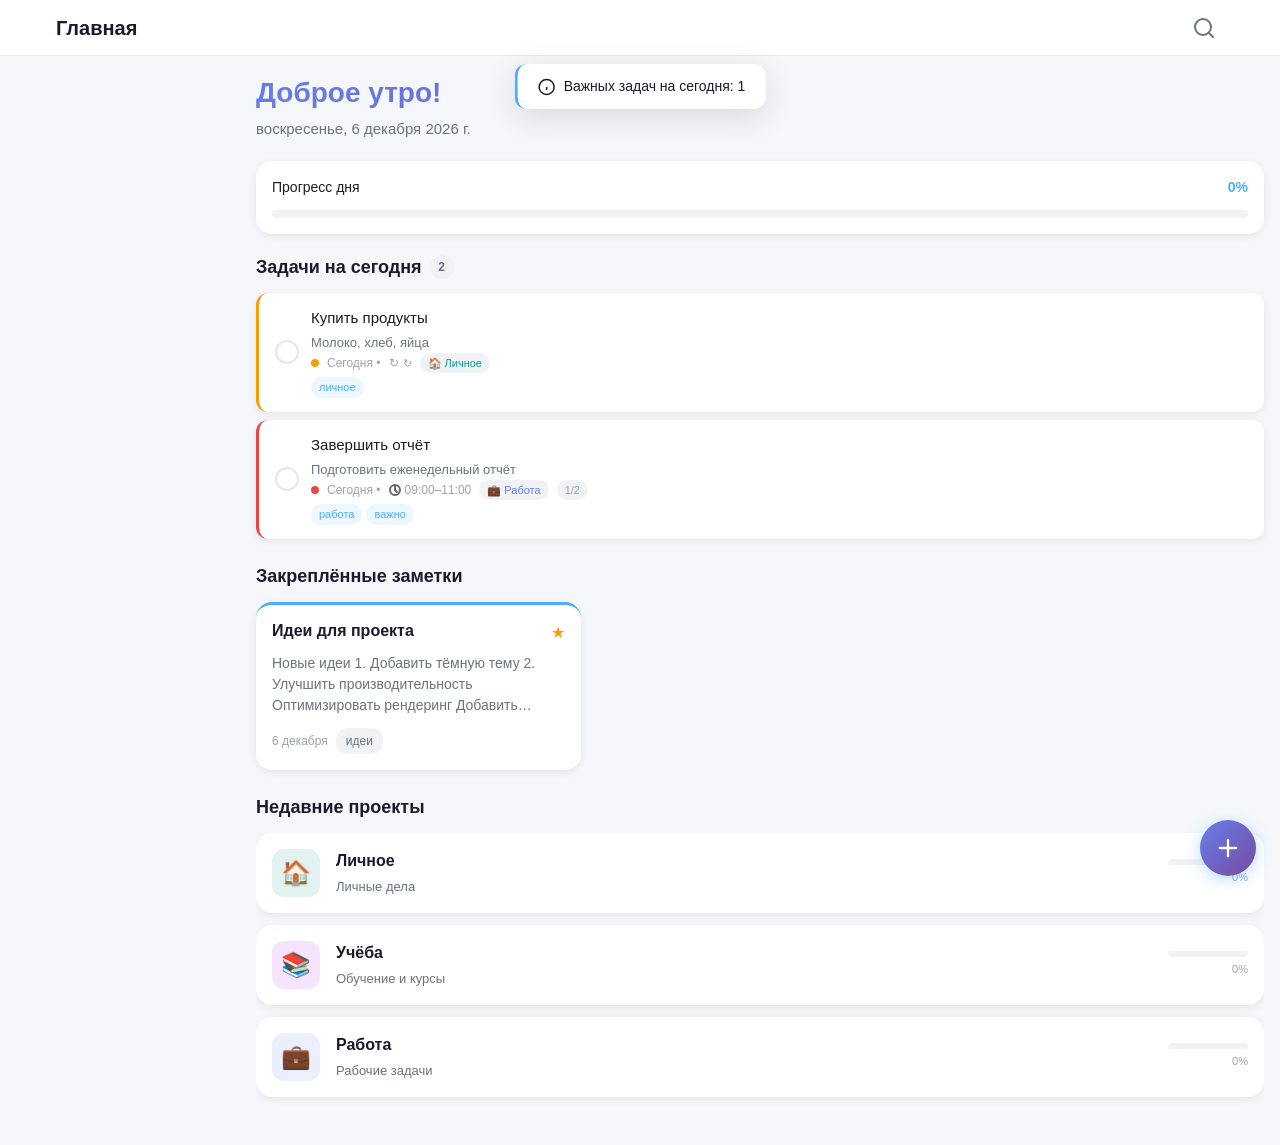
==== index.html @ 0ca56941 "Add files via upload" ====
<!DOCTYPE html>
<html lang="ru" dir="ltr">
<head>
  <meta charset="UTF-8">
  <meta name="viewport" content="width=device-width, initial-scale=1, viewport-fit=cover, user-scalable=no">
  <meta name="theme-color" content="#667eea" media="(prefers-color-scheme: light)">
  <meta name="theme-color" content="#1a1a2e" media="(prefers-color-scheme: dark)">
  <meta name="apple-mobile-web-app-capable" content="yes">
  <meta name="apple-mobile-web-app-status-bar-style" content="black-translucent">
  <meta name="apple-mobile-web-app-title" content="Planner Pro">
  <meta name="mobile-web-app-capable" content="yes">
  <meta name="application-name" content="Planner Pro">
  <meta name="msapplication-TileColor" content="#667eea">
  <meta name="msapplication-TileImage" content="icon-144.png">
  <meta name="description" content="Планировщик задач и заметок с офлайн-работой">
  <title>Planner Pro</title>
  <link rel="manifest" href="manifest.json">
  <link rel="apple-touch-icon" href="apple-touch-icon.png">
  <link rel="icon" type="image/png" sizes="96x96" href="icon-96.png">
  <link rel="stylesheet" href="styles.css">
</head>
<body>
  <!-- Splash Screen -->
  <div id="splash-screen">
    <div class="splash-logo">
      <svg viewBox="0 0 64 64" width="80" height="80">
        <rect x="8" y="12" width="48" height="40" rx="6" fill="none" stroke="currentColor" stroke-width="4"/>
        <line x1="20" y1="24" x2="44" y2="24" stroke="currentColor" stroke-width="3" stroke-linecap="round"/>
        <line x1="20" y1="32" x2="36" y2="32" stroke="currentColor" stroke-width="3" stroke-linecap="round"/>
        <line x1="20" y1="40" x2="32" y2="40" stroke="currentColor" stroke-width="3" stroke-linecap="round"/>
        <circle cx="48" cy="16" r="10" fill="currentColor" opacity="0.15"/>
        <path d="M44 16l3 3 6-6" stroke="currentColor" stroke-width="2.5" fill="none" stroke-linecap="round" stroke-linejoin="round"/>
      </svg>
    </div>
    <div class="splash-title">Planner Pro</div>
    <div class="splash-loader">
      <div class="splash-spinner"></div>
    </div>
  </div>

  <!-- Main App -->
  <div id="app" class="hidden">
    <!-- Header -->
    <header id="app-header">
      <div class="header-content">
        <h1 id="page-title">Главная</h1>
        <button id="header-search-btn" class="icon-btn" aria-label="Поиск">
          <svg viewBox="0 0 24 24" width="24" height="24" fill="none" stroke="currentColor" stroke-width="2" stroke-linecap="round" stroke-linejoin="round"><circle cx="11" cy="11" r="8"/><line x1="21" y1="21" x2="16.65" y2="16.65"/></svg>
        </button>
      </div>
    </header>

    <!-- Content Area -->
    <main id="main-content">
      <!-- Dashboard -->
      <section id="view-dashboard" class="view active">
        <div class="dashboard-welcome">
          <div class="welcome-greeting" id="welcome-greeting">Добрый день!</div>
          <div class="welcome-date" id="welcome-date">10 мая 2026</div>
        </div>
        <div class="dashboard-progress card">
          <div class="progress-header">
            <span class="progress-label">Прогресс дня</span>
            <span class="progress-value" id="day-progress-value">0%</span>
          </div>
          <div class="progress-bar">
            <div class="progress-fill" id="day-progress-fill" style="width:0%"></div>
          </div>
        </div>
        <div class="dashboard-section">
          <h2 class="section-title">Задачи на сегодня <span class="badge" id="today-count">0</span></h2>
          <div class="task-list" id="dashboard-today-tasks"></div>
          <div class="empty-state hidden" id="dashboard-today-empty">
            <svg viewBox="0 0 24 24" width="48" height="48" fill="none" stroke="currentColor" stroke-width="1.5"><circle cx="12" cy="12" r="10"/><path d="M8 12l2.5 2.5L16 9"/></svg>
            <p>На сегодня задач нет. Отличный день!</p>
          </div>
        </div>
        <div class="dashboard-section hidden" id="dashboard-overdue-section">
          <h2 class="section-title overdue-title">Просроченные <span class="badge badge-danger" id="overdue-count">0</span></h2>
          <div class="task-list" id="dashboard-overdue-tasks"></div>
        </div>
        <div class="dashboard-section">
          <h2 class="section-title">Закреплённые заметки</h2>
          <div class="notes-grid" id="dashboard-pinned-notes"></div>
          <div class="empty-state hidden" id="dashboard-pinned-empty">
            <svg viewBox="0 0 24 24" width="48" height="48" fill="none" stroke="currentColor" stroke-width="1.5"><path d="M14 2H6a2 2 0 00-2 2v16a2 2 0 002 2h12a2 2 0 002-2V8z"/><polyline points="14 2 14 8 20 8"/></svg>
            <p>Нет закреплённых заметок</p>
          </div>
        </div>
        <div class="dashboard-section">
          <h2 class="section-title">Недавние проекты</h2>
          <div class="projects-list" id="dashboard-recent-projects"></div>
          <div class="empty-state hidden" id="dashboard-projects-empty">
            <svg viewBox="0 0 24 24" width="48" height="48" fill="none" stroke="currentColor" stroke-width="1.5"><path d="M22 19a2 2 0 01-2 2H4a2 2 0 01-2-2V5a2 2 0 012-2h5l2 3h9a2 2 0 012 2z"/></svg>
            <p>Нет проектов. Создайте первый!</p>
          </div>
        </div>
      </section>

      <!-- Tasks -->
      <section id="view-tasks" class="view">
        <div class="tabs">
          <button class="tab active" data-tab="inbox">Входящие</button>
          <button class="tab" data-tab="today">Сегодня</button>
          <button class="tab" data-tab="upcoming">Предстоящие</button>
          <button class="tab" data-tab="someday">Когда-нибудь</button>
        </div>
        <div class="tab-content active" id="tab-inbox">
          <div class="task-list" id="inbox-tasks"></div>
          <div class="empty-state" id="inbox-empty">
            <svg viewBox="0 0 24 24" width="48" height="48" fill="none" stroke="currentColor" stroke-width="1.5"><path d="M21 15a2 2 0 01-2 2H7l-4 4V5a2 2 0 012-2h14a2 2 0 012 2z"/></svg>
            <p>Входящие пусты. Добавьте задачу!</p>
          </div>
        </div>
        <div class="tab-content" id="tab-today">
          <div class="task-list" id="today-tasks"></div>
          <div class="empty-state hidden" id="today-empty">
            <svg viewBox="0 0 24 24" width="48" height="48" fill="none" stroke="currentColor" stroke-width="1.5"><circle cx="12" cy="12" r="10"/><path d="M8 12l2.5 2.5L16 9"/></svg>
            <p>На сегодня задач нет!</p>
          </div>
        </div>
        <div class="tab-content" id="tab-upcoming">
          <div class="task-list" id="upcoming-tasks"></div>
          <div class="empty-state hidden" id="upcoming-empty">
            <svg viewBox="0 0 24 24" width="48" height="48" fill="none" stroke="currentColor" stroke-width="1.5"><rect x="3" y="4" width="18" height="18" rx="2"/><line x1="16" y1="2" x2="16" y2="6"/><line x1="8" y1="2" x2="8" y2="6"/><line x1="3" y1="10" x2="21" y2="10"/></svg>
            <p>Нет предстоящих задач</p>
          </div>
        </div>
        <div class="tab-content" id="tab-someday">
          <div class="task-list" id="someday-tasks"></div>
          <div class="empty-state hidden" id="someday-empty">
            <svg viewBox="0 0 24 24" width="48" height="48" fill="none" stroke="currentColor" stroke-width="1.5"><path d="M12 22c5.523 0 10-4.477 10-10S17.523 2 12 2 2 6.477 2 12s4.477 10 10 10z"/><path d="M12 6v6l4 2"/></svg>
            <p>Нет задач без даты</p>
          </div>
        </div>
      </section>

      <!-- Calendar -->
      <section id="view-calendar" class="view">
        <div class="calendar-header">
          <button id="cal-prev" class="icon-btn" aria-label="Предыдущий месяц">
            <svg viewBox="0 0 24 24" width="20" height="20" fill="none" stroke="currentColor" stroke-width="2" stroke-linecap="round" stroke-linejoin="round"><polyline points="15 18 9 12 15 6"/></svg>
          </button>
          <h2 id="cal-month-year">Май 2026</h2>
          <button id="cal-next" class="icon-btn" aria-label="Следующий месяц">
            <svg viewBox="0 0 24 24" width="20" height="20" fill="none" stroke="currentColor" stroke-width="2" stroke-linecap="round" stroke-linejoin="round"><polyline points="9 18 15 12 9 6"/></svg>
          </button>
          <button id="cal-today" class="btn btn-sm">Сегодня</button>
        </div>
        <div class="calendar-grid" id="calendar-grid"></div>
      </section>

      <!-- Notes -->
      <section id="view-notes" class="view">
        <div class="notes-search">
          <input type="text" id="notes-search-input" placeholder="Поиск по заметкам..." class="search-input">
        </div>
        <div class="notes-grid" id="notes-grid"></div>
        <div class="empty-state hidden" id="notes-empty">
          <svg viewBox="0 0 24 24" width="48" height="48" fill="none" stroke="currentColor" stroke-width="1.5"><path d="M14 2H6a2 2 0 00-2 2v16a2 2 0 002 2h12a2 2 0 002-2V8z"/><polyline points="14 2 14 8 20 8"/></svg>
          <p>Нет заметок. Создайте первую!</p>
        </div>
      </section>

      <!-- Projects -->
      <section id="view-projects" class="view">
        <div class="projects-list" id="projects-list"></div>
        <div class="empty-state hidden" id="projects-empty">
          <svg viewBox="0 0 24 24" width="48" height="48" fill="none" stroke="currentColor" stroke-width="1.5"><path d="M22 19a2 2 0 01-2 2H4a2 2 0 01-2-2V5a2 2 0 012-2h5l2 3h9a2 2 0 012 2z"/></svg>
          <p>Нет проектов. Создайте первый!</p>
        </div>
      </section>

      <!-- Stats -->
      <section id="view-stats" class="view">
        <div class="stats-grid">
          <div class="stat-card card">
            <div class="stat-value" id="stat-completed-today">0</div>
            <div class="stat-label">Выполнено сегодня</div>
          </div>
          <div class="stat-card card">
            <div class="stat-value" id="stat-completed-week">0</div>
            <div class="stat-label">За неделю</div>
          </div>
          <div class="stat-card card">
            <div class="stat-value" id="stat-completed-month">0</div>
            <div class="stat-label">За месяц</div>
          </div>
          <div class="stat-card card">
            <div class="stat-value" id="stat-total-active">0</div>
            <div class="stat-label">Активных задач</div>
          </div>
        </div>
        <div class="stats-section card">
          <h3 class="stats-title">Продуктивность (30 дней)</h3>
          <div class="heatmap" id="stats-heatmap"></div>
        </div>
        <div class="stats-section card">
          <h3 class="stats-title">По проектам</h3>
          <div class="chart-bars" id="stats-projects-chart"></div>
        </div>
        <div class="stats-section card">
          <h3 class="stats-title">По приоритетам</h3>
          <div class="chart-bars" id="stats-priority-chart"></div>
        </div>
      </section>

      <!-- Archive -->
      <section id="view-archive" class="view">
        <div class="tabs">
          <button class="tab active" data-tab="completed">Выполненные</button>
          <button class="tab" data-tab="trash">Корзина</button>
        </div>
        <div class="tab-content active" id="tab-completed">
          <div class="task-list" id="completed-tasks"></div>
          <div class="empty-state" id="completed-empty">
            <svg viewBox="0 0 24 24" width="48" height="48" fill="none" stroke="currentColor" stroke-width="1.5"><circle cx="12" cy="12" r="10"/><path d="M8 12l2.5 2.5L16 9"/></svg>
            <p>Нет выполненных задач</p>
          </div>
        </div>
        <div class="tab-content" id="tab-trash">
          <div class="trash-actions">
            <button id="clear-trash-btn" class="btn btn-danger">Очистить корзину</button>
          </div>
          <div class="task-list" id="trash-tasks"></div>
          <div class="empty-state hidden" id="trash-empty">
            <svg viewBox="0 0 24 24" width="48" height="48" fill="none" stroke="currentColor" stroke-width="1.5"><polyline points="3 6 5 6 21 6"/><path d="M19 6v14a2 2 0 01-2 2H7a2 2 0 01-2-2V6m3 0V4a2 2 0 012-2h4a2 2 0 012 2v2"/></svg>
            <p>Корзина пуста</p>
          </div>
        </div>
      </section>

      <!-- Search -->
      <section id="view-search" class="view">
        <div class="search-header">
          <input type="text" id="search-input" placeholder="Поиск..." class="search-input" autofocus>
          <button id="search-close" class="icon-btn" aria-label="Закрыть">
            <svg viewBox="0 0 24 24" width="24" height="24" fill="none" stroke="currentColor" stroke-width="2" stroke-linecap="round" stroke-linejoin="round"><line x1="18" y1="6" x2="6" y2="18"/><line x1="6" y1="6" x2="18" y2="18"/></svg>
          </button>
        </div>
        <div class="search-filters">
          <label class="filter-chip"><input type="checkbox" id="filter-tasks" checked><span>Задачи</span></label>
          <label class="filter-chip"><input type="checkbox" id="filter-notes" checked><span>Заметки</span></label>
          <label class="filter-chip"><input type="checkbox" id="filter-projects"><span>Проекты</span></label>
        </div>
        <div class="search-history" id="search-history">
          <h3 class="search-history-title">История поиска</h3>
          <div id="search-history-list"></div>
        </div>
        <div class="search-results" id="search-results"></div>
      </section>

      <!-- Settings -->
      <section id="view-settings" class="view">
        <div class="settings-group">
          <h3 class="settings-group-title">Внешний вид</h3>
          <div class="setting-item">
            <span class="setting-label">Тема</span>
            <div class="segmented-control">
              <button class="segment active" data-theme="light">Светлая</button>
              <button class="segment" data-theme="dark">Тёмная</button>
            </div>
          </div>
          <div class="setting-item">
            <span class="setting-label">Цветовая схема</span>
            <div class="theme-options">
              <button class="theme-option active" data-scheme="ocean" title="Океан" style="--theme-preview: linear-gradient(135deg,#667eea,#764ba2)"></button>
              <button class="theme-option" data-scheme="sunset" title="Закат" style="--theme-preview: linear-gradient(135deg,#fa709a,#fee140)"></button>
              <button class="theme-option" data-scheme="forest" title="Лес" style="--theme-preview: linear-gradient(135deg,#11998e,#38ef7d)"></button>
              <button class="theme-option" data-scheme="neon" title="Неон" style="--theme-preview: linear-gradient(135deg,#b721ff,#21d4fd)"></button>
            </div>
          </div>
        </div>
        <div class="settings-group">
          <h3 class="settings-group-title">Данные</h3>
          <button id="export-btn" class="setting-btn">
            <svg viewBox="0 0 24 24" width="20" height="20" fill="none" stroke="currentColor" stroke-width="2"><path d="M21 15v4a2 2 0 01-2 2H5a2 2 0 01-2-2v-4"/><polyline points="7 10 12 15 17 10"/><line x1="12" y1="15" x2="12" y2="3"/></svg>
            Экспорт данных
          </button>
          <button id="import-btn" class="setting-btn">
            <svg viewBox="0 0 24 24" width="20" height="20" fill="none" stroke="currentColor" stroke-width="2"><path d="M21 15v4a2 2 0 01-2 2H5a2 2 0 01-2-2v-4"/><polyline points="17 8 12 3 7 8"/><line x1="12" y1="3" x2="12" y2="15"/></svg>
            Импорт данных
          </button>
          <input type="file" id="import-file" accept=".json" class="hidden">
          <button id="clear-data-btn" class="setting-btn setting-btn-danger">
            <svg viewBox="0 0 24 24" width="20" height="20" fill="none" stroke="currentColor" stroke-width="2"><polyline points="3 6 5 6 21 6"/><path d="M19 6v14a2 2 0 01-2 2H7a2 2 0 01-2-2V6m3 0V4a2 2 0 012-2h4a2 2 0 012 2v2"/></svg>
            Очистить все данные
          </button>
        </div>
        <div class="settings-group">
          <h3 class="settings-group-title">О приложении</h3>
          <div class="about-info">
            <p><strong>Planner Pro</strong></p>
            <p>Версия: <span id="app-version-display">v1.0</span></p>
            <p>Планировщик задач и заметок с офлайн-работой</p>
            <a href="https://github.com/Maarkevich/PlannerPro" target="_blank" rel="noopener">GitHub</a>
          </div>
        </div>
      </section>
    </main>

    <!-- Bottom Navigation (mobile) -->
    <nav id="bottom-nav" class="bottom-nav">
      <button class="nav-item active" data-view="dashboard" aria-label="Главная">
        <svg viewBox="0 0 24 24" width="24" height="24" fill="none" stroke="currentColor" stroke-width="2" stroke-linecap="round" stroke-linejoin="round"><path d="M3 9l9-7 9 7v11a2 2 0 01-2 2H5a2 2 0 01-2-2z"/><polyline points="9 22 9 12 15 12 15 22"/></svg>
        <span>Главная</span>
      </button>
      <button class="nav-item" data-view="tasks" aria-label="Задачи">
        <svg viewBox="0 0 24 24" width="24" height="24" fill="none" stroke="currentColor" stroke-width="2" stroke-linecap="round" stroke-linejoin="round"><path d="M22 11.08V12a10 10 0 11-5.93-9.14"/><polyline points="22 4 12 14.01 9 11.01"/></svg>
        <span>Задачи</span>
      </button>
      <button class="nav-item" data-view="calendar" aria-label="Календарь">
        <svg viewBox="0 0 24 24" width="24" height="24" fill="none" stroke="currentColor" stroke-width="2" stroke-linecap="round" stroke-linejoin="round"><rect x="3" y="4" width="18" height="18" rx="2"/><line x1="16" y1="2" x2="16" y2="6"/><line x1="8" y1="2" x2="8" y2="6"/><line x1="3" y1="10" x2="21" y2="10"/></svg>
        <span>Календарь</span>
      </button>
      <button class="nav-item" data-view="notes" aria-label="Заметки">
        <svg viewBox="0 0 24 24" width="24" height="24" fill="none" stroke="currentColor" stroke-width="2" stroke-linecap="round" stroke-linejoin="round"><path d="M14 2H6a2 2 0 00-2 2v16a2 2 0 002 2h12a2 2 0 002-2V8z"/><polyline points="14 2 14 8 20 8"/><line x1="16" y1="13" x2="8" y2="13"/><line x1="16" y1="17" x2="8" y2="17"/><polyline points="10 9 9 9 8 9"/></svg>
        <span>Заметки</span>
      </button>
      <button class="nav-item" data-view="settings" aria-label="Меню">
        <svg viewBox="0 0 24 24" width="24" height="24" fill="none" stroke="currentColor" stroke-width="2" stroke-linecap="round" stroke-linejoin="round"><circle cx="12" cy="12" r="3"/><path d="M19.4 15a1.65 1.65 0 00.33 1.82l.06.06a2 2 0 010 2.83 2 2 0 01-2.83 0l-.06-.06a1.65 1.65 0 00-1.82-.33 1.65 1.65 0 00-1 1.51V21a2 2 0 01-2 2 2 2 0 01-2-2v-.09A1.65 1.65 0 009 19.4a1.65 1.65 0 00-1.82.33l-.06.06a2 2 0 01-2.83 0 2 2 0 010-2.83l.06-.06a1.65 1.65 0 00.33-1.82 1.65 1.65 0 00-1.51-1H3a2 2 0 01-2-2 2 2 0 012-2h.09A1.65 1.65 0 004.6 9a1.65 1.65 0 00-.33-1.82l-.06-.06a2 2 0 010-2.83 2 2 0 012.83 0l.06.06a1.65 1.65 0 001.82.33H9a1.65 1.65 0 001-1.51V3a2 2 0 012-2 2 2 0 012 2v.09a1.65 1.65 0 001 1.51 1.65 1.65 0 001.82-.33l.06-.06a2 2 0 012.83 0 2 2 0 010 2.83l-.06.06a1.65 1.65 0 00-.33 1.82V9a1.65 1.65 0 001.51 1H21a2 2 0 012 2 2 2 0 01-2 2h-.09a1.65 1.65 0 00-1.51 1z"/></svg>
        <span>Меню</span>
      </button>
    </nav>

    <!-- Side Navigation (desktop) -->
    <aside id="side-nav" class="side-nav hidden">
      <div class="side-nav-logo">
        <svg viewBox="0 0 64 64" width="32" height="32">
          <rect x="8" y="12" width="48" height="40" rx="6" fill="none" stroke="currentColor" stroke-width="4"/>
          <line x1="20" y1="24" x2="44" y2="24" stroke="currentColor" stroke-width="3" stroke-linecap="round"/>
          <line x1="20" y1="32" x2="36" y2="32" stroke="currentColor" stroke-width="3" stroke-linecap="round"/>
          <line x1="20" y1="40" x2="32" y2="40" stroke="currentColor" stroke-width="3" stroke-linecap="round"/>
          <circle cx="48" cy="16" r="10" fill="currentColor" opacity="0.15"/>
          <path d="M44 16l3 3 6-6" stroke="currentColor" stroke-width="2.5" fill="none" stroke-linecap="round" stroke-linejoin="round"/>
        </svg>
        <span>Planner Pro</span>
      </div>
      <nav class="side-nav-links">
        <button class="side-nav-item active" data-view="dashboard">
          <svg viewBox="0 0 24 24" width="20" height="20" fill="none" stroke="currentColor" stroke-width="2"><path d="M3 9l9-7 9 7v11a2 2 0 01-2 2H5a2 2 0 01-2-2z"/><polyline points="9 22 9 12 15 12 15 22"/></svg>
          Главная
        </button>
        <button class="side-nav-item" data-view="tasks">
          <svg viewBox="0 0 24 24" width="20" height="20" fill="none" stroke="currentColor" stroke-width="2"><path d="M22 11.08V12a10 10 0 11-5.93-9.14"/><polyline points="22 4 12 14.01 9 11.01"/></svg>
          Задачи
        </button>
        <button class="side-nav-item" data-view="calendar">
          <svg viewBox="0 0 24 24" width="20" height="20" fill="none" stroke="currentColor" stroke-width="2"><rect x="3" y="4" width="18" height="18" rx="2"/><line x1="16" y1="2" x2="16" y2="6"/><line x1="8" y1="2" x2="8" y2="6"/><line x1="3" y1="10" x2="21" y2="10"/></svg>
          Календарь
        </button>
        <button class="side-nav-item" data-view="notes">
          <svg viewBox="0 0 24 24" width="20" height="20" fill="none" stroke="currentColor" stroke-width="2"><path d="M14 2H6a2 2 0 00-2 2v16a2 2 0 002 2h12a2 2 0 002-2V8z"/><polyline points="14 2 14 8 20 8"/><line x1="16" y1="13" x2="8" y2="13"/><line x1="16" y1="17" x2="8" y2="17"/><polyline points="10 9 9 9 8 9"/></svg>
          Заметки
        </button>
        <button class="side-nav-item" data-view="projects">
          <svg viewBox="0 0 24 24" width="20" height="20" fill="none" stroke="currentColor" stroke-width="2"><path d="M22 19a2 2 0 01-2 2H4a2 2 0 01-2-2V5a2 2 0 012-2h5l2 3h9a2 2 0 012 2z"/></svg>
          Проекты
        </button>
        <button class="side-nav-item" data-view="stats">
          <svg viewBox="0 0 24 24" width="20" height="20" fill="none" stroke="currentColor" stroke-width="2"><line x1="18" y1="20" x2="18" y2="10"/><line x1="12" y1="20" x2="12" y2="4"/><line x1="6" y1="20" x2="6" y2="14"/></svg>
          Статистика
        </button>
        <button class="side-nav-item" data-view="archive">
          <svg viewBox="0 0 24 24" width="20" height="20" fill="none" stroke="currentColor" stroke-width="2"><polyline points="21 8 21 21 3 21 3 8"/><rect x="1" y="3" width="22" height="5"/><line x1="10" y1="12" x2="14" y2="12"/></svg>
          Архив
        </button>
        <button class="side-nav-item" data-view="settings">
          <svg viewBox="0 0 24 24" width="20" height="20" fill="none" stroke="currentColor" stroke-width="2"><circle cx="12" cy="12" r="3"/><path d="M19.4 15a1.65 1.65 0 00.33 1.82l.06.06a2 2 0 010 2.83 2 2 0 01-2.83 0l-.06-.06a1.65 1.65 0 00-1.82-.33 1.65 1.65 0 00-1 1.51V21a2 2 0 01-2 2 2 2 0 01-2-2v-.09A1.65 1.65 0 009 19.4a1.65 1.65 0 00-1.82.33l-.06.06a2 2 0 01-2.83 0 2 2 0 010-2.83l.06-.06a1.65 1.65 0 00.33-1.82 1.65 1.65 0 00-1.51-1H3a2 2 0 01-2-2 2 2 0 012-2h.09A1.65 1.65 0 004.6 9a1.65 1.65 0 00-.33-1.82l-.06-.06a2 2 0 010-2.83 2 2 0 012.83 0l.06.06a1.65 1.65 0 001.82.33H9a1.65 1.65 0 001-1.51V3a2 2 0 012-2 2 2 0 012 2v.09a1.65 1.65 0 001 1.51 1.65 1.65 0 001.82-.33l.06-.06a2 2 0 012.83 0 2 2 0 010 2.83l-.06.06a1.65 1.65 0 00-.33 1.82V9a1.65 1.65 0 001.51 1H21a2 2 0 012 2 2 2 0 01-2 2h-.09a1.65 1.65 0 00-1.51 1z"/></svg>
          Настройки
        </button>
      </nav>
    </aside>

    <!-- FAB -->
    <button id="fab" class="fab" aria-label="Создать">
      <svg viewBox="0 0 24 24" width="28" height="28" fill="none" stroke="currentColor" stroke-width="2" stroke-linecap="round" stroke-linejoin="round"><line x1="12" y1="5" x2="12" y2="19"/><line x1="5" y1="12" x2="19" y2="12"/></svg>
    </button>

    <!-- FAB Menu -->
    <div id="fab-menu" class="fab-menu hidden">
      <button class="fab-menu-item" data-action="task">
        <span class="fab-menu-icon">✓</span>
        <span>Задачу</span>
      </button>
      <button class="fab-menu-item" data-action="note">
        <span class="fab-menu-icon">📝</span>
        <span>Заметку</span>
      </button>
      <button class="fab-menu-item" data-action="project">
        <span class="fab-menu-icon">📁</span>
        <span>Проект</span>
      </button>
    </div>

    <!-- Modals -->
    <!-- Task Modal -->
    <div id="task-modal" class="modal">
      <div class="modal-overlay"></div>
      <div class="modal-content">
        <div class="modal-header">
          <h2 id="task-modal-title">Новая задача</h2>
          <button class="modal-close" aria-label="Закрыть">
            <svg viewBox="0 0 24 24" width="24" height="24" fill="none" stroke="currentColor" stroke-width="2"><line x1="18" y1="6" x2="6" y2="18"/><line x1="6" y1="6" x2="18" y2="18"/></svg>
          </button>
        </div>
        <div class="modal-body">
          <input type="text" id="task-title" placeholder="Название задачи" class="input input-lg">
          <textarea id="task-desc" placeholder="Описание" class="input" rows="3"></textarea>
          <div class="form-row">
            <label>Проект</label>
            <select id="task-project" class="input"></select>
          </div>
          <div class="form-row">
            <label>Приоритет</label>
            <div class="priority-selector">
              <button class="priority-btn" data-priority="high">🔴 Высокий</button>
              <button class="priority-btn active" data-priority="medium">🟡 Средний</button>
              <button class="priority-btn" data-priority="low">🟢 Низкий</button>
            </div>
          </div>
          <div class="form-row">
            <label>Дата</label>
            <input type="date" id="task-date" class="input">
          </div>
          <div class="form-row form-row-2col">
            <div>
              <label>Время начала</label>
              <input type="time" id="task-start-time" class="input">
            </div>
            <div>
              <label>Время окончания</label>
              <input type="time" id="task-end-time" class="input">
            </div>
          </div>
          <div class="form-row">
            <label>Повторение</label>
            <select id="task-repeat" class="input">
              <option value="none">Нет</option>
              <option value="daily">Ежедневно</option>
              <option value="weekly">Еженедельно</option>
              <option value="monthly">Ежемесячно</option>
            </select>
          </div>
          <div class="form-row">
            <label>Подзадачи</label>
            <div id="task-subtasks" class="subtasks-list"></div>
            <div class="subtask-add">
              <input type="text" id="subtask-input" placeholder="Новая подзадача" class="input">
              <button id="subtask-add-btn" class="btn btn-sm">Добавить</button>
            </div>
          </div>
          <div class="form-row">
            <label>Теги</label>
            <div id="task-tags" class="tags-container"></div>
            <div class="tag-add">
              <input type="text" id="tag-input" placeholder="Новый тег" class="input">
              <button id="tag-add-btn" class="btn btn-sm">Добавить</button>
            </div>
          </div>
        </div>
        <div class="modal-footer">
          <button id="task-delete-btn" class="btn btn-danger hidden">Удалить</button>
          <button id="task-save-btn" class="btn btn-primary">Сохранить</button>
        </div>
      </div>
    </div>

    <!-- Note Modal -->
    <div id="note-modal" class="modal">
      <div class="modal-overlay"></div>
      <div class="modal-content modal-content-lg">
        <div class="modal-header">
          <h2 id="note-modal-title">Новая заметка</h2>
          <div class="modal-actions">
            <button id="note-pin-btn" class="icon-btn" aria-label="Закрепить">
              <svg viewBox="0 0 24 24" width="20" height="20" fill="none" stroke="currentColor" stroke-width="2"><path d="M21 10c0 7-9 13-9 13s-9-6-9-13a9 9 0 0118 0z"/><circle cx="12" cy="10" r="3"/></svg>
            </button>
            <button id="note-fav-btn" class="icon-btn" aria-label="Избранное">
              <svg viewBox="0 0 24 24" width="20" height="20" fill="none" stroke="currentColor" stroke-width="2"><polygon points="12 2 15.09 8.26 22 9.27 17 14.14 18.18 21.02 12 17.77 5.82 21.02 7 14.14 2 9.27 8.91 8.26 12 2"/></svg>
            </button>
            <button class="modal-close" aria-label="Закрыть">
              <svg viewBox="0 0 24 24" width="24" height="24" fill="none" stroke="currentColor" stroke-width="2"><line x1="18" y1="6" x2="6" y2="18"/><line x1="6" y1="6" x2="18" y2="18"/></svg>
            </button>
          </div>
        </div>
        <div class="modal-body">
          <input type="text" id="note-title" placeholder="Заголовок" class="input input-lg">
          <div class="rich-editor-toolbar">
            <button data-cmd="h1" class="toolbar-btn" title="Заголовок">H1</button>
            <button data-cmd="h2" class="toolbar-btn" title="Подзаголовок">H2</button>
            <button data-cmd="bold" class="toolbar-btn" title="Жирный"><b>B</b></button>
            <button data-cmd="italic" class="toolbar-btn" title="Курсив"><i>I</i></button>
            <button data-cmd="strike" class="toolbar-btn" title="Зачёркнутый"><s>S</s></button>
            <button data-cmd="ul" class="toolbar-btn" title="Маркированный список">•</button>
            <button data-cmd="ol" class="toolbar-btn" title="Нумерованный список">1.</button>
            <button data-cmd="check" class="toolbar-btn" title="Чекбокс">☑</button>
            <button data-cmd="quote" class="toolbar-btn" title="Цитата">"</button>
            <button data-cmd="hr" class="toolbar-btn" title="Разделитель">—</button>
          </div>
          <div id="note-editor" class="rich-editor" contenteditable="true" placeholder="Начните писать..."></div>
          <div class="form-row">
            <label>Проект</label>
            <select id="note-project" class="input"></select>
          </div>
          <div class="form-row">
            <label>Теги</label>
            <div id="note-tags" class="tags-container"></div>
            <div class="tag-add">
              <input type="text" id="note-tag-input" placeholder="Новый тег" class="input">
              <button id="note-tag-add-btn" class="btn btn-sm">Добавить</button>
            </div>
          </div>
        </div>
        <div class="modal-footer">
          <button id="note-delete-btn" class="btn btn-danger hidden">Удалить</button>
          <button id="note-save-btn" class="btn btn-primary">Сохранить</button>
        </div>
      </div>
    </div>

    <!-- Project Modal -->
    <div id="project-modal" class="modal">
      <div class="modal-overlay"></div>
      <div class="modal-content">
        <div class="modal-header">
          <h2 id="project-modal-title">Новый проект</h2>
          <button class="modal-close" aria-label="Закрыть">
            <svg viewBox="0 0 24 24" width="24" height="24" fill="none" stroke="currentColor" stroke-width="2"><line x1="18" y1="6" x2="6" y2="18"/><line x1="6" y1="6" x2="18" y2="18"/></svg>
          </button>
        </div>
        <div class="modal-body">
          <input type="text" id="project-name" placeholder="Название проекта" class="input input-lg">
          <textarea id="project-desc" placeholder="Описание" class="input" rows="2"></textarea>
          <div class="form-row">
            <label>Иконка</label>
            <input type="text" id="project-icon" placeholder="Emoji, например 📁" class="input" maxlength="2">
          </div>
          <div class="form-row">
            <label>Цвет</label>
            <div class="color-picker">
              <button class="color-option active" data-color="#667eea" style="background:#667eea"></button>
              <button class="color-option" data-color="#fa709a" style="background:#fa709a"></button>
              <button class="color-option" data-color="#11998e" style="background:#11998e"></button>
              <button class="color-option" data-color="#b721ff" style="background:#b721ff"></button>
              <button class="color-option" data-color="#ff6b6b" style="background:#ff6b6b"></button>
              <button class="color-option" data-color="#feca57" style="background:#feca57"></button>
              <button class="color-option" data-color="#48dbfb" style="background:#48dbfb"></button>
              <button class="color-option" data-color="#1dd1a1" style="background:#1dd1a1"></button>
            </div>
          </div>
        </div>
        <div class="modal-footer">
          <button id="project-delete-btn" class="btn btn-danger hidden">Удалить</button>
          <button id="project-save-btn" class="btn btn-primary">Сохранить</button>
        </div>
      </div>
    </div>

    <!-- Day Bottom Sheet -->
    <div id="day-sheet" class="bottom-sheet">
      <div class="sheet-overlay"></div>
      <div class="sheet-content">
        <div class="sheet-handle"></div>
        <div class="sheet-header">
          <h3 id="day-sheet-title">10 мая 2026</h3>
          <button class="sheet-close" aria-label="Закрыть">
            <svg viewBox="0 0 24 24" width="24" height="24" fill="none" stroke="currentColor" stroke-width="2"><line x1="18" y1="6" x2="6" y2="18"/><line x1="6" y1="6" x2="18" y2="18"/></svg>
          </button>
        </div>
        <div class="sheet-body">
          <div class="task-list" id="day-sheet-tasks"></div>
          <div class="empty-state hidden" id="day-sheet-empty">
            <p>Нет задач на этот день</p>
          </div>
          <button id="day-sheet-add-btn" class="btn btn-primary btn-block">Добавить задачу</button>
        </div>
      </div>
    </div>

    <!-- Confirm Dialog -->
    <div id="confirm-dialog" class="modal modal-sm">
      <div class="modal-overlay"></div>
      <div class="modal-content">
        <div class="modal-body text-center">
          <p id="confirm-message">Вы уверены?</p>
        </div>
        <div class="modal-footer modal-footer-center">
          <button id="confirm-cancel" class="btn">Отмена</button>
          <button id="confirm-ok" class="btn btn-primary">OK</button>
        </div>
      </div>
    </div>

    <!-- Install Banner -->
    <div id="install-banner" class="install-banner hidden">
      <div class="install-banner-content">
        <div class="install-banner-icon">
          <svg viewBox="0 0 64 64" width="40" height="40">
            <rect x="8" y="12" width="48" height="40" rx="6" fill="none" stroke="currentColor" stroke-width="4"/>
            <line x1="20" y1="24" x2="44" y2="24" stroke="currentColor" stroke-width="3" stroke-linecap="round"/>
            <line x1="20" y1="32" x2="36" y2="32" stroke="currentColor" stroke-width="3" stroke-linecap="round"/>
            <line x1="20" y1="40" x2="32" y2="40" stroke="currentColor" stroke-width="3" stroke-linecap="round"/>
            <circle cx="48" cy="16" r="10" fill="currentColor" opacity="0.15"/>
            <path d="M44 16l3 3 6-6" stroke="currentColor" stroke-width="2.5" fill="none" stroke-linecap="round" stroke-linejoin="round"/>
          </svg>
        </div>
        <div class="install-banner-text">
          <strong>Planner Pro</strong>
          <span>Установите для быстрого доступа</span>
        </div>
        <button id="install-btn" class="btn btn-primary btn-sm">Установить</button>
        <button id="install-dismiss" class="icon-btn" aria-label="Закрыть">
          <svg viewBox="0 0 24 24" width="18" height="18" fill="none" stroke="currentColor" stroke-width="2"><line x1="18" y1="6" x2="6" y2="18"/><line x1="6" y1="6" x2="18" y2="18"/></svg>
        </button>
      </div>
    </div>

    <!-- Toast Container -->
    <div id="toast-container" class="toast-container"></div>

    <!-- Update Toast -->
    <div id="update-toast" class="update-toast hidden">
      <span>Доступно обновление</span>
      <button id="update-btn" class="btn btn-primary btn-sm">Обновить</button>
    </div>
  </div>

  <script src="app.js"></script>
</body>
</html>
---- styles.css ----
/* ===== CSS Variables ===== */
:root {
  /* Ocean (default) */
  --gradient-start: #667eea;
  --gradient-end: #764ba2;
  --accent: #4facfe;
  --accent-rgb: 79, 172, 254;
  
  /* Base colors */
  --bg: #f5f7fa;
  --surface: #ffffff;
  --surface-2: #f0f2f5;
  --text: #1a1a2e;
  --text-2: #6b7280;
  --text-3: #9ca3af;
  --border: #e5e7eb;
  --shadow: 0 2px 8px rgba(0,0,0,0.08);
  --shadow-lg: 0 8px 32px rgba(0,0,0,0.12);
  
  /* Priority */
  --priority-high: #ef4444;
  --priority-medium: #f59e0b;
  --priority-low: #10b981;
  
  /* Status */
  --danger: #ef4444;
  --success: #10b981;
  
  /* Layout */
  --header-h: 56px;
  --bottom-nav-h: 64px;
  --side-nav-w: 240px;
  --radius: 16px;
  --radius-sm: 12px;
  --radius-xs: 8px;
  
  /* Animation */
  --transition: 0.3s ease;
}

/* Dark theme */
[data-theme="dark"] {
  --bg: #0f0f1a;
  --surface: #1a1a2e;
  --surface-2: #252540;
  --text: #f1f1f4;
  --text-2: #a0a0b8;
  --text-3: #6b6b8a;
  --border: #2a2a45;
  --shadow: 0 2px 8px rgba(0,0,0,0.3);
  --shadow-lg: 0 8px 32px rgba(0,0,0,0.4);
}

/* Schemes */
[data-scheme="sunset"] { --gradient-start: #fa709a; --gradient-end: #fee140; --accent: #ff6b6b; --accent-rgb: 255,107,107; }
[data-scheme="forest"] { --gradient-start: #11998e; --gradient-end: #38ef7d; --accent: #00d9a5; --accent-rgb: 0,217,165; }
[data-scheme="neon"] { --gradient-start: #b721ff; --gradient-end: #21d4fd; --accent: #e94560; --accent-rgb: 233,69,96; }

/* ===== Reset ===== */
*, *::before, *::after { box-sizing: border-box; margin: 0; padding: 0; }
html { -webkit-text-size-adjust: 100%; text-size-adjust: 100%; touch-action: manipulation; }
body { font-family: 'Inter', -apple-system, BlinkMacSystemFont, 'Segoe UI', Roboto, sans-serif; font-size: 16px; line-height: 1.5; color: var(--text); background: var(--bg); -webkit-font-smoothing: antialiased; overflow-x: hidden; }
button { font-family: inherit; font-size: inherit; cursor: pointer; border: none; background: none; color: inherit; }
input, textarea, select { font-family: inherit; font-size: inherit; color: inherit; border: none; outline: none; background: transparent; }
a { color: var(--accent); text-decoration: none; }
ul, ol { list-style: none; }
img { max-width: 100%; display: block; }

/* ===== Utilities ===== */
.hidden { display: none !important; }
.text-center { text-align: center; }

/* ===== Splash Screen ===== */
#splash-screen { position: fixed; inset: 0; z-index: 9999; display: flex; flex-direction: column; align-items: center; justify-content: center; background: linear-gradient(135deg, var(--gradient-start), var(--gradient-end)); color: #fff; transition: opacity 0.5s ease, visibility 0.5s ease; }
#splash-screen.hidden { opacity: 0; visibility: hidden; pointer-events: none; }
.splash-logo { margin-bottom: 24px; animation: splashPulse 2s ease-in-out infinite; }
.splash-title { font-size: 32px; font-weight: 700; margin-bottom: 32px; letter-spacing: -0.5px; }
.splash-loader { width: 40px; height: 40px; }
.splash-spinner { width: 100%; height: 100%; border: 3px solid rgba(255,255,255,0.3); border-top-color: #fff; border-radius: 50%; animation: spin 0.8s linear infinite; }

@keyframes splashPulse { 0%,100% { transform: scale(1); } 50% { transform: scale(1.05); } }
@keyframes spin { to { transform: rotate(360deg); } }

/* ===== App Layout ===== */
#app { min-height: 100vh; display: flex; flex-direction: column; padding-top: var(--header-h); padding-bottom: var(--bottom-nav-h); }
#app.hidden { display: none; }

/* Header */
#app-header { position: fixed; top: 0; left: 0; right: 0; height: var(--header-h); background: var(--surface); backdrop-filter: blur(20px); -webkit-backdrop-filter: blur(20px); border-bottom: 1px solid var(--border); z-index: 100; display: flex; align-items: center; }
.header-content { width: 100%; max-width: 1200px; margin: 0 auto; padding: 0 16px; display: flex; align-items: center; justify-content: space-between; }
#page-title { font-size: 20px; font-weight: 600; }

/* Main Content */
#main-content { flex: 1; overflow-y: auto; -webkit-overflow-scrolling: touch; padding: 16px; max-width: 1200px; margin: 0 auto; width: 100%; }

/* Views */
.view { display: none; animation: fadeIn 0.3s ease; }
.view.active { display: block; }

@keyframes fadeIn { from { opacity: 0; transform: translateY(8px); } to { opacity: 1; transform: translateY(0); } }

/* ===== Bottom Navigation ===== */
.bottom-nav { position: fixed; bottom: 0; left: 0; right: 0; height: var(--bottom-nav-h); background: var(--surface); backdrop-filter: blur(20px); -webkit-backdrop-filter: blur(20px); border-top: 1px solid var(--border); display: flex; justify-content: space-around; align-items: center; z-index: 100; padding-bottom: env(safe-area-inset-bottom); }
.nav-item { display: flex; flex-direction: column; align-items: center; gap: 4px; padding: 8px 12px; color: var(--text-3); transition: color 0.2s; min-width: 48px; }
.nav-item svg { stroke-width: 1.5; }
.nav-item span { font-size: 11px; }
.nav-item.active { color: var(--accent); }
.nav-item:active { transform: scale(0.95); }

/* ===== Side Navigation (Desktop) ===== */
.side-nav { position: fixed; left: 0; top: 0; bottom: 0; width: var(--side-nav-w); background: var(--surface); border-right: 1px solid var(--border); z-index: 200; display: flex; flex-direction: column; padding: 24px 16px; }
.side-nav-logo { display: flex; align-items: center; gap: 12px; font-size: 20px; font-weight: 700; margin-bottom: 32px; padding: 0 8px; color: var(--accent); }
.side-nav-links { display: flex; flex-direction: column; gap: 4px; }
.side-nav-item { display: flex; align-items: center; gap: 12px; padding: 12px; border-radius: var(--radius-xs); color: var(--text-2); transition: all 0.2s; font-size: 15px; }
.side-nav-item:hover, .side-nav-item.active { background: var(--surface-2); color: var(--accent); }
.side-nav-item svg { flex-shrink: 0; }

/* ===== Cards ===== */
.card { background: var(--surface); border-radius: var(--radius); padding: 16px; box-shadow: var(--shadow); margin-bottom: 16px; }

/* ===== Buttons ===== */
.btn { display: inline-flex; align-items: center; justify-content: center; gap: 8px; padding: 10px 20px; border-radius: var(--radius-xs); font-weight: 500; font-size: 14px; transition: all 0.2s; min-height: 44px; }
.btn-primary { background: linear-gradient(135deg, var(--gradient-start), var(--gradient-end)); color: #fff; box-shadow: 0 4px 12px rgba(var(--accent-rgb),0.3); }
.btn-primary:active { transform: translateY(1px); box-shadow: 0 2px 6px rgba(var(--accent-rgb),0.3); }
.btn-danger { background: var(--danger); color: #fff; }
.btn-sm { padding: 6px 14px; font-size: 13px; min-height: 36px; }
.btn-block { width: 100%; }
.icon-btn { display: flex; align-items: center; justify-content: center; width: 40px; height: 40px; border-radius: 50%; color: var(--text-2); transition: all 0.2s; }
.icon-btn:hover { background: var(--surface-2); color: var(--text); }
.icon-btn:active { transform: scale(0.92); }

/* ===== Inputs ===== */
.input { width: 100%; padding: 12px 16px; background: var(--surface-2); border-radius: var(--radius-xs); border: 1px solid transparent; transition: all 0.2s; min-height: 44px; }
.input:focus { border-color: var(--accent); background: var(--surface); box-shadow: 0 0 0 3px rgba(var(--accent-rgb),0.1); }
.input::placeholder { color: var(--text-3); }
.input-lg { font-size: 18px; font-weight: 600; padding: 14px 16px; }
.search-input { padding-left: 44px; background: var(--surface-2) url("data:image/svg+xml,%3Csvg xmlns='http://www.w3.org/2000/svg' width='20' height='20' fill='none' stroke='%239ca3af' stroke-width='2' stroke-linecap='round' stroke-linejoin='round'%3E%3Ccircle cx='9' cy='9' r='8'/%3E%3Cpath d='M15 15l-4.35-4.35'/%3E%3C/svg%3E") no-repeat 14px center; }

/* ===== Forms ===== */
.form-row { margin-bottom: 16px; }
.form-row label { display: block; font-size: 13px; font-weight: 500; color: var(--text-2); margin-bottom: 6px; text-transform: uppercase; letter-spacing: 0.3px; }
.form-row-2col { display: grid; grid-template-columns: 1fr 1fr; gap: 12px; }

/* ===== Tabs ===== */
.tabs { display: flex; gap: 4px; background: var(--surface-2); padding: 4px; border-radius: var(--radius-sm); margin-bottom: 16px; overflow-x: auto; scrollbar-width: none; }
.tabs::-webkit-scrollbar { display: none; }
.tab { flex: 1; padding: 10px 16px; border-radius: var(--radius-xs); font-size: 13px; font-weight: 500; color: var(--text-2); white-space: nowrap; transition: all 0.2s; min-width: max-content; }
.tab.active { background: var(--surface); color: var(--accent); box-shadow: 0 2px 8px rgba(0,0,0,0.08); }
.tab-content { display: none; }
.tab-content.active { display: block; }

/* ===== Task Items ===== */
.task-item { display: flex; align-items: center; gap: 12px; padding: 14px 16px; background: var(--surface); border-radius: var(--radius-sm); margin-bottom: 8px; box-shadow: var(--shadow); position: relative; overflow: hidden; transition: transform 0.2s, box-shadow 0.2s; touch-action: pan-y; user-select: none; }
.task-item:active { transform: scale(0.98); }
.task-item.completed { opacity: 0.6; }
.task-item.completed .task-title { text-decoration: line-through; color: var(--text-3); }
.task-checkbox { width: 24px; height: 24px; border: 2px solid var(--border); border-radius: 50%; flex-shrink: 0; display: flex; align-items: center; justify-content: center; transition: all 0.2s; cursor: pointer; }
.task-checkbox.checked { background: var(--success); border-color: var(--success); }
.task-checkbox.checked::after { content: ''; width: 6px; height: 10px; border: solid #fff; border-width: 0 2px 2px 0; transform: rotate(45deg); margin-bottom: 2px; }
.task-info { flex: 1; min-width: 0; }
.task-title { font-weight: 500; font-size: 15px; margin-bottom: 4px; white-space: nowrap; overflow: hidden; text-overflow: ellipsis; }
.task-meta { display: flex; align-items: center; gap: 8px; font-size: 12px; color: var(--text-3); }
.task-priority { width: 8px; height: 8px; border-radius: 50%; flex-shrink: 0; }
.task-priority.high { background: var(--priority-high); }
.task-priority.medium { background: var(--priority-medium); }
.task-priority.low { background: var(--priority-low); }
.task-project-badge { display: inline-flex; align-items: center; gap: 4px; padding: 2px 8px; border-radius: 12px; font-size: 11px; background: var(--surface-2); }
.task-swipe-bg { position: absolute; inset: 0; display: flex; align-items: center; padding: 0 20px; font-size: 14px; font-weight: 500; color: #fff; opacity: 0; transition: opacity 0.2s; }
.task-swipe-bg.complete { justify-content: flex-start; background: var(--success); }
.task-swipe-bg.delete { justify-content: flex-end; background: var(--danger); }

/* Swipe states */
.task-item.swiping-left .task-swipe-bg.delete { opacity: 1; }
.task-item.swiping-right .task-swipe-bg.complete { opacity: 1; }

/* ===== Notes ===== */
.notes-grid { display: grid; grid-template-columns: repeat(auto-fill, minmax(280px, 1fr)); gap: 16px; }
.note-card { background: var(--surface); border-radius: var(--radius); padding: 16px; box-shadow: var(--shadow); cursor: pointer; transition: all 0.2s; position: relative; }
.note-card:hover { transform: translateY(-2px); box-shadow: var(--shadow-lg); }
.note-card.pinned { border-top: 3px solid var(--accent); }
.note-card-header { display: flex; align-items: flex-start; justify-content: space-between; margin-bottom: 8px; }
.note-card-title { font-weight: 600; font-size: 16px; line-height: 1.3; display: -webkit-box; -webkit-line-clamp: 2; -webkit-box-orient: vertical; overflow: hidden; }
.note-card-preview { font-size: 14px; color: var(--text-2); line-height: 1.5; display: -webkit-box; -webkit-line-clamp: 3; -webkit-box-orient: vertical; overflow: hidden; margin-bottom: 12px; }
.note-card-meta { display: flex; align-items: center; gap: 8px; font-size: 12px; color: var(--text-3); }
.note-card-fav { color: var(--priority-medium); }

/* ===== Rich Editor ===== */
.rich-editor-toolbar { display: flex; gap: 4px; padding: 8px; background: var(--surface-2); border-radius: var(--radius-xs); margin-bottom: 8px; flex-wrap: wrap; }
.toolbar-btn { padding: 6px 12px; border-radius: 6px; font-size: 14px; color: var(--text-2); transition: all 0.2s; min-height: 36px; }
.toolbar-btn:hover, .toolbar-btn.active { background: var(--surface); color: var(--accent); }
.rich-editor { min-height: 200px; padding: 16px; background: var(--surface-2); border-radius: var(--radius-xs); line-height: 1.6; overflow-y: auto; }
.rich-editor:empty::before { content: attr(placeholder); color: var(--text-3); }
.rich-editor h1 { font-size: 24px; font-weight: 700; margin: 16px 0 8px; }
.rich-editor h2 { font-size: 20px; font-weight: 600; margin: 14px 0 6px; }
.rich-editor ul, .rich-editor ol { padding-left: 24px; margin: 8px 0; }
.rich-editor ul { list-style: disc; }
.rich-editor ol { list-style: decimal; }
.rich-editor blockquote { border-left: 3px solid var(--accent); padding-left: 12px; margin: 8px 0; color: var(--text-2); font-style: italic; }
.rich-editor hr { border: none; border-top: 1px solid var(--border); margin: 16px 0; }

/* ===== Calendar ===== */
.calendar-header { display: flex; align-items: center; gap: 12px; margin-bottom: 16px; }
.calendar-header h2 { flex: 1; font-size: 18px; font-weight: 600; text-align: center; }
.calendar-grid { display: grid; grid-template-columns: repeat(7, 1fr); gap: 4px; }
.cal-day-header { text-align: center; padding: 8px; font-size: 12px; font-weight: 600; color: var(--text-2); text-transform: uppercase; }
.cal-day { aspect-ratio: 1; display: flex; flex-direction: column; align-items: center; justify-content: center; border-radius: var(--radius-xs); background: var(--surface); cursor: pointer; transition: all 0.2s; position: relative; font-size: 14px; }
.cal-day:hover { background: var(--surface-2); }
.cal-day.today { background: linear-gradient(135deg, var(--gradient-start), var(--gradient-end)); color: #fff; font-weight: 600; }
.cal-day.other-month { color: var(--text-3); background: transparent; }
.cal-day-dots { display: flex; gap: 2px; margin-top: 2px; }
.cal-dot { width: 4px; height: 4px; border-radius: 50%; }

/* ===== Projects ===== */
.projects-list { display: flex; flex-direction: column; gap: 12px; }
.project-card { display: flex; align-items: center; gap: 16px; padding: 16px; background: var(--surface); border-radius: var(--radius); box-shadow: var(--shadow); cursor: pointer; transition: all 0.2s; }
.project-card:hover { transform: translateX(4px); }
.project-icon { width: 48px; height: 48px; border-radius: var(--radius-sm); display: flex; align-items: center; justify-content: center; font-size: 24px; flex-shrink: 0; }
.project-info { flex: 1; min-width: 0; }
.project-name { font-weight: 600; font-size: 16px; margin-bottom: 4px; }
.project-desc { font-size: 13px; color: var(--text-2); white-space: nowrap; overflow: hidden; text-overflow: ellipsis; }
.project-progress { width: 80px; flex-shrink: 0; }
.project-progress-bar { height: 6px; background: var(--surface-2); border-radius: 3px; overflow: hidden; margin-bottom: 4px; }
.project-progress-fill { height: 100%; border-radius: 3px; transition: width 0.5s ease; }
.project-progress-text { font-size: 11px; color: var(--text-3); text-align: right; }

/* ===== Stats ===== */
.stats-grid { display: grid; grid-template-columns: repeat(2, 1fr); gap: 12px; margin-bottom: 16px; }
.stat-card { text-align: center; padding: 20px 16px; }
.stat-value { font-size: 32px; font-weight: 700; background: linear-gradient(135deg, var(--gradient-start), var(--gradient-end)); -webkit-background-clip: text; -webkit-text-fill-color: transparent; margin-bottom: 4px; }
.stat-label { font-size: 13px; color: var(--text-2); }
.stats-section { margin-bottom: 16px; }
.stats-title { font-size: 16px; font-weight: 600; margin-bottom: 16px; }
.heatmap { display: grid; grid-template-columns: repeat(7, 1fr); gap: 4px; }
.heatmap-cell { aspect-ratio: 1; border-radius: 4px; background: var(--surface-2); transition: all 0.2s; }
.heatmap-cell:hover { transform: scale(1.1); }
.chart-bars { display: flex; flex-direction: column; gap: 12px; }
.chart-bar { display: flex; align-items: center; gap: 12px; }
.chart-bar-label { width: 100px; font-size: 13px; color: var(--text-2); flex-shrink: 0; white-space: nowrap; overflow: hidden; text-overflow: ellipsis; }
.chart-bar-track { flex: 1; height: 24px; background: var(--surface-2); border-radius: 12px; overflow: hidden; position: relative; }
.chart-bar-fill { height: 100%; border-radius: 12px; transition: width 0.5s ease; display: flex; align-items: center; justify-content: flex-end; padding-right: 8px; }
.chart-bar-value { font-size: 11px; font-weight: 600; color: #fff; }

/* ===== Tags ===== */
.tags-container { display: flex; flex-wrap: wrap; gap: 8px; margin-bottom: 8px; }
.tag { display: inline-flex; align-items: center; gap: 4px; padding: 4px 10px; background: var(--surface-2); border-radius: 12px; font-size: 12px; color: var(--text-2); }
.tag-remove { width: 16px; height: 16px; display: flex; align-items: center; justify-content: center; border-radius: 50%; cursor: pointer; font-size: 14px; line-height: 1; }
.tag-remove:hover { background: var(--danger); color: #fff; }
.tag-add { display: flex; gap: 8px; }
.tag-add .input { flex: 1; }

/* ===== Subtasks ===== */
.subtasks-list { margin-bottom: 8px; }
.subtask-item { display: flex; align-items: center; gap: 8px; padding: 8px; background: var(--surface-2); border-radius: var(--radius-xs); margin-bottom: 4px; }
.subtask-check { width: 18px; height: 18px; border: 2px solid var(--border); border-radius: 4px; flex-shrink: 0; cursor: pointer; display: flex; align-items: center; justify-content: center; }
.subtask-check.checked { background: var(--success); border-color: var(--success); }
.subtask-check.checked::after { content: ''; width: 4px; height: 8px; border: solid #fff; border-width: 0 2px 2px 0; transform: rotate(45deg); margin-bottom: 1px; }
.subtask-title { flex: 1; font-size: 14px; }
.subtask-title.completed { text-decoration: line-through; color: var(--text-3); }
.subtask-delete { color: var(--text-3); cursor: pointer; padding: 4px; }
.subtask-delete:hover { color: var(--danger); }
.subtask-add { display: flex; gap: 8px; }
.subtask-add .input { flex: 1; }

/* ===== Priority Selector ===== */
.priority-selector { display: flex; gap: 8px; }
.priority-btn { flex: 1; padding: 10px; border-radius: var(--radius-xs); font-size: 13px; font-weight: 500; background: var(--surface-2); transition: all 0.2s; }
.priority-btn.active { background: var(--surface); box-shadow: 0 0 0 2px var(--accent); }

/* ===== Color Picker ===== */
.color-picker { display: flex; gap: 8px; flex-wrap: wrap; }
.color-option { width: 36px; height: 36px; border-radius: 50%; border: 3px solid transparent; transition: all 0.2s; cursor: pointer; }
.color-option.active { border-color: var(--text); transform: scale(1.1); }

/* ===== Dashboard ===== */
.dashboard-welcome { margin-bottom: 20px; }
.welcome-greeting { font-size: 28px; font-weight: 700; margin-bottom: 4px; }
.welcome-date { font-size: 15px; color: var(--text-2); }
.dashboard-progress { margin-bottom: 20px; }
.progress-header { display: flex; justify-content: space-between; align-items: center; margin-bottom: 12px; }
.progress-label { font-size: 14px; font-weight: 500; }
.progress-value { font-size: 14px; font-weight: 600; color: var(--accent); }
.progress-bar { height: 8px; background: var(--surface-2); border-radius: 4px; overflow: hidden; }
.progress-fill { height: 100%; background: linear-gradient(90deg, var(--gradient-start), var(--gradient-end)); border-radius: 4px; transition: width 0.5s ease; }
.dashboard-section { margin-bottom: 24px; }
.section-title { font-size: 18px; font-weight: 600; margin-bottom: 12px; display: flex; align-items: center; gap: 8px; }
.overdue-title { color: var(--danger); }
.badge { display: inline-flex; align-items: center; justify-content: center; min-width: 24px; height: 24px; padding: 0 8px; background: var(--surface-2); border-radius: 12px; font-size: 12px; font-weight: 600; color: var(--text-2); }
.badge-danger { background: var(--danger); color: #fff; }

/* ===== Empty State ===== */
.empty-state { text-align: center; padding: 40px 20px; color: var(--text-3); }
.empty-state svg { margin: 0 auto 16px; opacity: 0.5; }
.empty-state p { font-size: 14px; }

/* ===== FAB ===== */
.fab { position: fixed; bottom: calc(var(--bottom-nav-h) + 16px); right: 16px; width: 56px; height: 56px; border-radius: 50%; background: linear-gradient(135deg, var(--gradient-start), var(--gradient-end)); color: #fff; box-shadow: 0 4px 16px rgba(var(--accent-rgb),0.4); display: flex; align-items: center; justify-content: center; z-index: 90; transition: all 0.3s cubic-bezier(0.175, 0.885, 0.32, 1.275); }
.fab:hover { transform: scale(1.05); box-shadow: 0 6px 20px rgba(var(--accent-rgb),0.5); }
.fab:active { transform: scale(0.95); }
.fab.active { transform: rotate(45deg); }

/* FAB Menu */
.fab-menu { position: fixed; bottom: calc(var(--bottom-nav-h) + 80px); right: 16px; display: flex; flex-direction: column; gap: 12px; z-index: 89; }
.fab-menu-item { display: flex; align-items: center; gap: 12px; padding: 12px 20px; background: var(--surface); border-radius: var(--radius-sm); box-shadow: var(--shadow-lg); font-size: 14px; font-weight: 500; animation: fabItemIn 0.3s cubic-bezier(0.175, 0.885, 0.32, 1.275) both; }
.fab-menu-icon { width: 32px; height: 32px; display: flex; align-items: center; justify-content: center; background: var(--surface-2); border-radius: 50%; font-size: 16px; }
@keyframes fabItemIn { from { opacity: 0; transform: translateY(20px) scale(0.8); } to { opacity: 1; transform: translateY(0) scale(1); } }

/* ===== Modals ===== */
.modal { position: fixed; inset: 0; z-index: 300; display: flex; align-items: flex-end; justify-content: center; opacity: 0; visibility: hidden; transition: all 0.3s ease; }
.modal.active { opacity: 1; visibility: visible; }
.modal-overlay { position: absolute; inset: 0; background: rgba(0,0,0,0.5); backdrop-filter: blur(4px); }
.modal-content { position: relative; width: 100%; max-width: 600px; max-height: 90vh; background: var(--surface); border-radius: var(--radius) var(--radius) 0 0; overflow: hidden; display: flex; flex-direction: column; transform: translateY(100%); transition: transform 0.35s cubic-bezier(0.32, 0.72, 0, 1); }
.modal.active .modal-content { transform: translateY(0); }
.modal-content-lg { max-height: 95vh; }
.modal-header { display: flex; align-items: center; justify-content: space-between; padding: 16px 20px; border-bottom: 1px solid var(--border); }
.modal-header h2 { font-size: 18px; font-weight: 600; }
.modal-actions { display: flex; gap: 8px; }
.modal-body { flex: 1; overflow-y: auto; padding: 20px; -webkit-overflow-scrolling: touch; }
.modal-footer { display: flex; gap: 12px; padding: 16px 20px; border-top: 1px solid var(--border); justify-content: flex-end; }
.modal-footer-center { justify-content: center; }
.modal-sm .modal-content { max-width: 360px; border-radius: var(--radius); margin: auto 20px; transform: scale(0.9); }
.modal-sm.active .modal-content { transform: scale(1); }

/* ===== Bottom Sheet ===== */
.bottom-sheet { position: fixed; inset: 0; z-index: 250; display: flex; align-items: flex-end; justify-content: center; opacity: 0; visibility: hidden; transition: all 0.3s ease; }
.bottom-sheet.active { opacity: 1; visibility: visible; }
.sheet-overlay { position: absolute; inset: 0; background: rgba(0,0,0,0.4); }
.sheet-content { position: relative; width: 100%; max-width: 600px; max-height: 80vh; background: var(--surface); border-radius: var(--radius) var(--radius) 0 0; overflow: hidden; display: flex; flex-direction: column; transform: translateY(100%); transition: transform 0.35s cubic-bezier(0.32, 0.72, 0, 1); }
.bottom-sheet.active .sheet-content { transform: translateY(0); }
.sheet-handle { width: 40px; height: 4px; background: var(--border); border-radius: 2px; margin: 12px auto; }
.sheet-header { display: flex; align-items: center; justify-content: space-between; padding: 0 20px 12px; }
.sheet-header h3 { font-size: 18px; font-weight: 600; }
.sheet-body { flex: 1; overflow-y: auto; padding: 0 20px 20px; -webkit-overflow-scrolling: touch; }

/* ===== Search ===== */
.search-header { display: flex; gap: 12px; margin-bottom: 16px; }
.search-header .search-input { flex: 1; }
.search-filters { display: flex; gap: 8px; margin-bottom: 16px; flex-wrap: wrap; }
.filter-chip { display: flex; align-items: center; gap: 6px; padding: 8px 14px; background: var(--surface-2); border-radius: 20px; font-size: 13px; cursor: pointer; transition: all 0.2s; }
.filter-chip input { display: none; }
.filter-chip:has(input:checked) { background: var(--accent); color: #fff; }
.search-history { margin-bottom: 16px; }
.search-history-title { font-size: 13px; font-weight: 600; color: var(--text-2); margin-bottom: 8px; text-transform: uppercase; }
.search-history-item { display: flex; align-items: center; gap: 8px; padding: 10px; border-radius: var(--radius-xs); cursor: pointer; transition: all 0.2s; color: var(--text-2); }
.search-history-item:hover { background: var(--surface-2); }
.search-results { display: flex; flex-direction: column; gap: 8px; }
.search-result-group { margin-bottom: 16px; }
.search-result-group-title { font-size: 13px; font-weight: 600; color: var(--text-2); margin-bottom: 8px; text-transform: uppercase; }

/* ===== Settings ===== */
.settings-group { margin-bottom: 24px; }
.settings-group-title { font-size: 13px; font-weight: 600; color: var(--text-2); margin-bottom: 12px; text-transform: uppercase; letter-spacing: 0.5px; }
.setting-item { display: flex; align-items: center; justify-content: space-between; padding: 14px 0; border-bottom: 1px solid var(--border); }
.setting-label { font-size: 15px; }
.segmented-control { display: flex; background: var(--surface-2); padding: 4px; border-radius: var(--radius-xs); }
.segment { padding: 8px 16px; border-radius: 6px; font-size: 13px; font-weight: 500; transition: all 0.2s; }
.segment.active { background: var(--surface); box-shadow: 0 2px 8px rgba(0,0,0,0.08); color: var(--accent); }
.theme-options { display: flex; gap: 12px; }
.theme-option { width: 40px; height: 40px; border-radius: 50%; border: 3px solid transparent; background: var(--theme-preview); transition: all 0.2s; cursor: pointer; }
.theme-option.active { border-color: var(--text); transform: scale(1.1); }
.setting-btn { display: flex; align-items: center; gap: 12px; width: 100%; padding: 14px 16px; background: var(--surface); border-radius: var(--radius-xs); margin-bottom: 8px; font-size: 15px; transition: all 0.2s; text-align: left; }
.setting-btn:hover { background: var(--surface-2); }
.setting-btn-danger { color: var(--danger); }
.setting-btn-danger:hover { background: rgba(239,68,68,0.1); }
.about-info { text-align: center; padding: 20px; color: var(--text-2); }
.about-info p { margin-bottom: 8px; }
.about-info a { color: var(--accent); }

/* ===== Install Banner ===== */
.install-banner { position: fixed; bottom: calc(var(--bottom-nav-h) + 8px); left: 16px; right: 16px; z-index: 95; animation: slideUp 0.4s cubic-bezier(0.175, 0.885, 0.32, 1.275); }
.install-banner-content { display: flex; align-items: center; gap: 12px; padding: 12px 16px; background: var(--surface); border-radius: var(--radius); box-shadow: var(--shadow-lg); }
.install-banner-icon { flex-shrink: 0; color: var(--accent); }
.install-banner-text { flex: 1; display: flex; flex-direction: column; }
.install-banner-text strong { font-size: 15px; }
.install-banner-text span { font-size: 12px; color: var(--text-2); }
@keyframes slideUp { from { transform: translateY(100%); opacity: 0; } to { transform: translateY(0); opacity: 1; } }

/* ===== Toast ===== */
.toast-container { position: fixed; top: calc(var(--header-h) + 8px); left: 50%; transform: translateX(-50%); z-index: 400; display: flex; flex-direction: column; gap: 8px; pointer-events: none; }
.toast { padding: 12px 20px; background: var(--surface); border-radius: var(--radius-sm); box-shadow: var(--shadow-lg); font-size: 14px; font-weight: 500; display: flex; align-items: center; gap: 8px; animation: toastIn 0.25s cubic-bezier(0.175, 0.885, 0.32, 1.275); pointer-events: auto; }
.toast.success { border-left: 3px solid var(--success); }
.toast.error { border-left: 3px solid var(--danger); }
.toast.info { border-left: 3px solid var(--accent); }
@keyframes toastIn { from { transform: translateY(-20px) scale(0.9); opacity: 0; } to { transform: translateY(0) scale(1); opacity: 1; } }

/* Update Toast */
.update-toast { position: fixed; top: calc(var(--header-h) + 8px); right: 16px; z-index: 400; padding: 12px 20px; background: var(--surface); border-radius: var(--radius-sm); box-shadow: var(--shadow-lg); display: flex; align-items: center; gap: 12px; font-size: 14px; animation: toastIn 0.25s cubic-bezier(0.175, 0.885, 0.32, 1.275); }

/* ===== Trash Actions ===== */
.trash-actions { margin-bottom: 16px; }

/* ===== Version ===== */
#app-version-display { font-family: monospace; }

/* ===== Responsive ===== */
@media (min-width: 768px) {
  :root { --bottom-nav-h: 0px; }
  .bottom-nav { display: none; }
  #app { padding-left: var(--side-nav-w); padding-bottom: 0; }
  .side-nav.hidden { display: flex; }
  .fab { bottom: 24px; right: 24px; }
  .fab-menu { bottom: 88px; right: 24px; }
  .modal { align-items: center; }
  .modal-content { border-radius: var(--radius); transform: scale(0.9) translateY(20px); }
  .modal.active .modal-content { transform: scale(1) translateY(0); }
  .bottom-sheet { align-items: center; }
  .sheet-content { border-radius: var(--radius); max-height: 70vh; transform: scale(0.9); }
  .bottom-sheet.active .sheet-content { transform: scale(1); }
  .install-banner { max-width: 400px; left: auto; right: 24px; bottom: 24px; }
}

@media (min-width: 1024px) {
  .stats-grid { grid-template-columns: repeat(4, 1fr); }
  .notes-grid { grid-template-columns: repeat(3, 1fr); }
}

@media (max-width: 767px) {
  .side-nav { display: none !important; }
  .welcome-greeting { font-size: 24px; }
  .stat-value { font-size: 24px; }
}

/* ===== Reduced Motion ===== */
@media (prefers-reduced-motion: reduce) {
  *, *::before, *::after { animation-duration: 0.01ms !important; animation-iteration-count: 1 !important; transition-duration: 0.01ms !important; }
}

/* ===== Focus Styles ===== */
button:focus-visible, input:focus-visible, textarea:focus-visible, select:focus-visible, [contenteditable]:focus-visible { outline: 2px solid var(--accent); outline-offset: 2px; }

/* ===== Scrollbar ===== */
::-webkit-scrollbar { width: 6px; }
::-webkit-scrollbar-track { background: transparent; }
::-webkit-scrollbar-thumb { background: var(--border); border-radius: 3px; }
::-webkit-scrollbar-thumb:hover { background: var(--text-3); }

/* ===== Modal Scroll Fix ===== */
.modal-body::-webkit-scrollbar,
.sheet-body::-webkit-scrollbar,
.rich-editor::-webkit-scrollbar { width: 4px; }

/* ===== Task Swipe Animation ===== */
.task-item { transition: transform 0.15s ease-out, box-shadow 0.2s; }
.task-item.swiping { transition: none; }
.task-item.swiped-right { transform: translateX(100px); }
.task-item.swiped-left { transform: translateX(-100px); }

/* ===== Calendar Day States ===== */
.cal-day.selected { box-shadow: 0 0 0 2px var(--accent); }
.cal-day.has-tasks { font-weight: 600; }

/* ===== Note Editor Placeholder Fix ===== */
.rich-editor:empty::before { pointer-events: none; }

/* ===== Project Card Archived State ===== */
.project-card.archived { opacity: 0.6; }
.project-card.archived .project-name { text-decoration: line-through; }

/* ===== Search Result Item ===== */
.search-result-item { display: flex; align-items: center; gap: 12px; padding: 12px 16px; background: var(--surface); border-radius: var(--radius-sm); cursor: pointer; transition: all 0.2s; }
.search-result-item:hover { background: var(--surface-2); transform: translateX(4px); }
.search-result-icon { width: 40px; height: 40px; border-radius: var(--radius-xs); display: flex; align-items: center; justify-content: center; font-size: 20px; flex-shrink: 0; background: var(--surface-2); }
.search-result-info { flex: 1; min-width: 0; }
.search-result-title { font-weight: 500; font-size: 15px; white-space: nowrap; overflow: hidden; text-overflow: ellipsis; }
.search-result-subtitle { font-size: 13px; color: var(--text-3); }

/* ===== Day Sheet Tasks ===== */
#day-sheet-tasks .task-item { margin-bottom: 8px; }

/* ===== Archive Tabs Content ===== */
#tab-completed .task-item,
#tab-trash .task-item { opacity: 0.8; }

/* ===== Settings File Input Hidden ===== */
#import-file { position: absolute; opacity: 0; width: 0; height: 0; }

/* ===== Confirm Dialog Text ===== */
#confirm-message { font-size: 16px; line-height: 1.5; }

/* ===== Header Search Button ===== */
#header-search-btn { margin-left: auto; }

/* ===== Stats Heatmap Legend ===== */
.heatmap-legend { display: flex; align-items: center; gap: 8px; margin-top: 12px; font-size: 12px; color: var(--text-3); }
.heatmap-legend-dots { display: flex; gap: 4px; }
.heatmap-legend-dot { width: 12px; height: 12px; border-radius: 3px; }

/* ===== Progress Ring (Dashboard) ===== */
.progress-ring { width: 80px; height: 80px; }
.progress-ring-circle { fill: none; stroke: var(--surface-2); stroke-width: 6; }
.progress-ring-progress { fill: none; stroke: url(#progressGradient); stroke-width: 6; stroke-linecap: round; transform: rotate(-90deg); transform-origin: 50% 50%; transition: stroke-dashoffset 0.5s ease; }

/* ===== Empty State Animation ===== */
.empty-state svg { animation: emptyFloat 3s ease-in-out infinite; }
@keyframes emptyFloat { 0%, 100% { transform: translateY(0); } 50% { transform: translateY(-8px); } }

/* ===== Task Due Date Overdue ===== */
.task-meta .overdue { color: var(--danger); font-weight: 500; }

/* ===== Note Pin/Fav Active States ===== */
#note-pin-btn.active svg { fill: var(--accent); stroke: var(--accent); }
#note-fav-btn.active svg { fill: var(--priority-medium); stroke: var(--priority-medium); }

/* ===== Segmented Control Hover ===== */
.segment:hover:not(.active) { color: var(--text); }

/* ===== Theme Option Hover ===== */
.theme-option:hover:not(.active) { transform: scale(1.05); }

/* ===== Color Option Hover ===== */
.color-option:hover:not(.active) { transform: scale(1.1); }

/* ===== Subtask Add Input Focus ===== */
.subtask-add .input:focus,
.tag-add .input:focus { background: var(--surface); }

/* ===== Modal Close Button Hover ===== */
.modal-close:hover { background: var(--surface-2); border-radius: 50%; }

/* ===== Sheet Close Button ===== */
.sheet-close { padding: 4px; border-radius: 50%; transition: all 0.2s; }
.sheet-close:hover { background: var(--surface-2); }

/* ===== Install Banner Dismiss ===== */
#install-dismiss { padding: 4px; border-radius: 50%; }
#install-dismiss:hover { background: var(--surface-2); }

/* ===== Toast Dismiss Animation ===== */
.toast.hiding { animation: toastOut 0.2s ease forwards; }
@keyframes toastOut { to { transform: translateY(-20px); opacity: 0; } }

/* ===== Update Toast Button ===== */
#update-btn { white-space: nowrap; }

/* ===== Trash Clear Button ===== */
#clear-trash-btn { width: 100%; }

/* ===== Dashboard Recent Projects Horizontal Scroll ===== */
.dashboard-section .projects-list { display: flex; gap: 12px; overflow-x: auto; padding-bottom: 8px; scrollbar-width: none; }
.dashboard-section .projects-list::-webkit-scrollbar { display: none; }
.dashboard-section .project-card { min-width: 260px; flex-shrink: 0; }

/* ===== Mobile Touch Improvements ===== */
@media (hover: none) {
  .task-item:hover { transform: none; }
  .note-card:hover { transform: none; }
  .project-card:hover { transform: none; }
  .search-result-item:hover { transform: none; }
}

/* ===== Landscape Mobile ===== */
@media (max-height: 500px) and (orientation: landscape) {
  .bottom-nav { display: none; }
  #app { padding-bottom: 0; }
  .fab { bottom: 16px; }
  .modal-content { max-height: 95vh; }
}

/* ===== Tablet Adjustments ===== */
@media (min-width: 768px) and (max-width: 1023px) {
  .notes-grid { grid-template-columns: repeat(2, 1fr); }
  .stats-grid { grid-template-columns: repeat(2, 1fr); }
}

/* ===== High Contrast Mode Support ===== */
@media (prefers-contrast: high) {
  :root { --border: #000; }
  [data-theme="dark"] { --border: #fff; }
  .btn-primary { border: 2px solid currentColor; }
}

/* ===== Print Styles ===== */
@media print {
  #splash-screen, .bottom-nav, .side-nav, .fab, .fab-menu, .install-banner, .update-toast, .toast-container { display: none !important; }
  #app { padding: 0 !important; }
  .card { break-inside: avoid; box-shadow: none; border: 1px solid #ccc; }
}

/* ===== Safe Area Insets (iPhone X+) ===== */
@supports (padding-top: env(safe-area-inset-top)) {
  #app-header { padding-top: env(safe-area-inset-top); }
  #app { padding-top: calc(var(--header-h) + env(safe-area-inset-top)); }
}

/* ===== Loading Skeleton ===== */
.skeleton { background: linear-gradient(90deg, var(--surface-2) 25%, var(--surface) 50%, var(--surface-2) 75%); background-size: 200% 100%; animation: skeleton 1.5s ease-in-out infinite; border-radius: var(--radius-xs); }
@keyframes skeleton { 0% { background-position: 200% 0; } 100% { background-position: -200% 0; } }

/* ===== Drag and Drop Ghost ===== */
.dragging { opacity: 0.5; transform: scale(1.02); box-shadow: var(--shadow-lg); }

/* ===== Context Menu (if needed) ===== */
.context-menu { position: absolute; background: var(--surface); border-radius: var(--radius-sm); box-shadow: var(--shadow-lg); padding: 8px 0; z-index: 500; min-width: 180px; animation: contextIn 0.15s ease; }
.context-item { padding: 10px 16px; font-size: 14px; display: flex; align-items: center; gap: 10px; cursor: pointer; transition: background 0.15s; }
.context-item:hover { background: var(--surface-2); }
.context-item.danger { color: var(--danger); }
@keyframes contextIn { from { opacity: 0; transform: scale(0.95); } to { opacity: 1; transform: scale(1); } }

/* ===== Tooltip ===== */
[title] { position: relative; }
.tooltip { position: absolute; bottom: 100%; left: 50%; transform: translateX(-50%) translateY(-4px); padding: 6px 10px; background: var(--text); color: var(--surface); font-size: 12px; border-radius: 6px; white-space: nowrap; opacity: 0; visibility: hidden; transition: all 0.2s; pointer-events: none; z-index: 600; }
.tooltip::after { content: ''; position: absolute; top: 100%; left: 50%; transform: translateX(-50%); border: 4px solid transparent; border-top-color: var(--text); }
*:hover > .tooltip { opacity: 1; visibility: visible; transform: translateX(-50%) translateY(-8px); }

/* ===== Badge Variants ===== */
.badge-success { background: var(--success); color: #fff; }
.badge-warning { background: var(--priority-medium); color: #fff; }

/* ===== Task Time Display ===== */
.task-time { display: inline-flex; align-items: center; gap: 4px; }
.task-time::before { content: ''; width: 12px; height: 12px; background: url("data:image/svg+xml,%3Csvg xmlns='http://www.w3.org/2000/svg' width='12' height='12' fill='none' stroke='currentColor' stroke-width='2' stroke-linecap='round'%3E%3Ccircle cx='6' cy='6' r='5'/%3E%3Cpath d='M6 2v4l2 2'/%3E%3C/svg%3E") center/contain no-repeat; opacity: 0.6; }

/* ===== Repeat Badge ===== */
.task-repeat { display: inline-flex; align-items: center; gap: 4px; font-size: 11px; }
.task-repeat::before { content: '↻'; font-size: 12px; }

/* ===== Subtask Counter ===== */
.subtask-counter { font-size: 11px; color: var(--text-3); background: var(--surface-2); padding: 2px 8px; border-radius: 10px; }

/* ===== Tag in Task List ===== */
.task-tags { display: flex; flex-wrap: wrap; gap: 4px; margin-top: 4px; }
.task-tag { padding: 2px 8px; background: rgba(var(--accent-rgb), 0.1); color: var(--accent); border-radius: 10px; font-size: 11px; }

/* ===== Priority Filter Chips ===== */
.priority-filter { display: flex; gap: 8px; margin-bottom: 12px; }
.priority-filter-chip { padding: 6px 14px; border-radius: 20px; font-size: 13px; border: 1px solid var(--border); transition: all 0.2s; }
.priority-filter-chip.active { border-color: currentColor; background: rgba(0,0,0,0.05); }
.priority-filter-chip.high { color: var(--priority-high); }
.priority-filter-chip.medium { color: var(--priority-medium); }
.priority-filter-chip.low { color: var(--priority-low); }

/* ===== Date Filter ===== */
.date-filter { display: flex; gap: 8px; margin-bottom: 12px; overflow-x: auto; scrollbar-width: none; }
.date-filter::-webkit-scrollbar { display: none; }
.date-filter-chip { padding: 8px 16px; border-radius: 20px; font-size: 13px; background: var(--surface-2); white-space: nowrap; transition: all 0.2s; }
.date-filter-chip.active { background: var(--accent); color: #fff; }

/* ===== Stats Chart Colors ===== */
.chart-bar-fill.project { background: linear-gradient(90deg, var(--gradient-start), var(--gradient-end)); }
.chart-bar-fill.high { background: var(--priority-high); }
.chart-bar-fill.medium { background: var(--priority-medium); }
.chart-bar-fill.low { background: var(--priority-low); }

/* ===== Heatmap Intensity ===== */
.heatmap-cell.l0 { background: var(--surface-2); }
.heatmap-cell.l1 { background: rgba(var(--accent-rgb), 0.2); }
.heatmap-cell.l2 { background: rgba(var(--accent-rgb), 0.4); }
.heatmap-cell.l3 { background: rgba(var(--accent-rgb), 0.6); }
.heatmap-cell.l4 { background: rgba(var(--accent-rgb), 0.8); }
.heatmap-cell.l5 { background: rgba(var(--accent-rgb), 1); }

/* ===== Dashboard Welcome Gradient Text ===== */
.welcome-greeting { background: linear-gradient(135deg, var(--gradient-start), var(--gradient-end)); -webkit-background-clip: text; -webkit-text-fill-color: transparent; }

/* ===== Card Hover Lift (Desktop Only) ===== */
@media (hover: hover) {
  .card:hover { transform: translateY(-2px); box-shadow: var(--shadow-lg); transition: all 0.3s ease; }
}

/* ===== Focus Within for Inputs ===== */
.form-row:focus-within label { color: var(--accent); }

/* ===== Active Tab Indicator ===== */
.tab.active { position: relative; }
.tab.active::after { content: ''; position: absolute; bottom: -4px; left: 50%; transform: translateX(-50%); width: 20px; height: 3px; background: var(--accent); border-radius: 2px; }

/* ===== Note Content in List ===== */
.note-card-content { font-size: 14px; color: var(--text-2); line-height: 1.5; max-height: 4.5em; overflow: hidden; display: -webkit-box; -webkit-line-clamp: 3; -webkit-box-orient: vertical; }

/* ===== Project Progress Animation ===== */
.project-progress-fill { transition: width 0.8s cubic-bezier(0.34, 1.56, 0.64, 1); }

/* ===== Task Item Priority Border ===== */
.task-item.priority-high { border-left: 3px solid var(--priority-high); }
.task-item.priority-medium { border-left: 3px solid var(--priority-medium); }
.task-item.priority-low { border-left: 3px solid var(--priority-low); }

/* ===== Modal Form Sections ===== */
.modal-body .form-row:first-child { margin-top: 0; }
.modal-body .form-row:last-child { margin-bottom: 0; }

/* ===== Bottom Sheet Add Button ===== */
#day-sheet-add-btn { margin-top: 16px; }

/* ===== Settings About Link ===== */
.about-info a { display: inline-flex; align-items: center; gap: 6px; margin-top: 8px; }
.about-info a::after { content: '→'; transition: transform 0.2s; }
.about-info a:hover::after { transform: translateX(4px); }

/* ===== Archive Empty States ===== */
#completed-empty,
#trash-empty { padding: 60px 20px; }

/* ===== Search No Results ===== */
.search-no-results { text-align: center; padding: 40px 20px; color: var(--text-3); }
.search-no-results svg { margin: 0 auto 16px; opacity: 0.5; }

/* ===== Task Modal Delete Button ===== */
#task-delete-btn.hidden,
#note-delete-btn.hidden,
#project-delete-btn.hidden { display: none; }

/* ===== Calendar Navigation Buttons ===== */
#cal-prev, #cal-next { width: 36px; height: 36px; border-radius: 50%; background: var(--surface-2); display: flex; align-items: center; justify-content: center; transition: all 0.2s; }
#cal-prev:hover, #cal-next:hover { background: var(--surface); box-shadow: var(--shadow); }

/* ===== Today Button in Calendar ===== */
#cal-today { margin-left: auto; }

/* ===== Note Editor Content Styles ===== */
.rich-editor b, .rich-editor strong { font-weight: 700; }
.rich-editor i, .rich-editor em { font-style: italic; }
.rich-editor s, .rich-editor strike { text-decoration: line-through; }
.rich-editor u { text-decoration: underline; }
.rich-editor [type="checkbox"] { margin-right: 8px; width: 16px; height: 16px; cursor: pointer; }

/* ===== Task Description Preview ===== */
.task-desc-preview { font-size: 13px; color: var(--text-2); margin-top: 4px; display: -webkit-box; -webkit-line-clamp: 2; -webkit-box-orient: vertical; overflow: hidden; }

/* ===== Loading State for Buttons ===== */
.btn.loading { position: relative; color: transparent; pointer-events: none; }
.btn.loading::after { content: ''; position: absolute; width: 20px; height: 20px; border: 2px solid rgba(255,255,255,0.3); border-top-color: #fff; border-radius: 50%; animation: spin 0.8s linear infinite; }

/* ===== Offline Indicator ===== */
.offline-indicator { position: fixed; top: 0; left: 0; right: 0; height: 3px; background: var(--priority-medium); z-index: 1000; transform: translateY(-3px); transition: transform 0.3s; }
.offline-indicator.show { transform: translateY(0); }

/* ===== Scroll to Top Button ===== */
.scroll-top { position: fixed; bottom: calc(var(--bottom-nav-h) + 80px); right: 16px; width: 44px; height: 44px; border-radius: 50%; background: var(--surface); box-shadow: var(--shadow-lg); display: flex; align-items: center; justify-content: center; z-index: 80; opacity: 0; visibility: hidden; transition: all 0.3s; }
.scroll-top.visible { opacity: 1; visibility: visible; }
.scroll-top:hover { transform: translateY(-2px); }

/* ===== Final Polish ===== */
::selection { background: rgba(var(--accent-rgb), 0.3); color: inherit; }
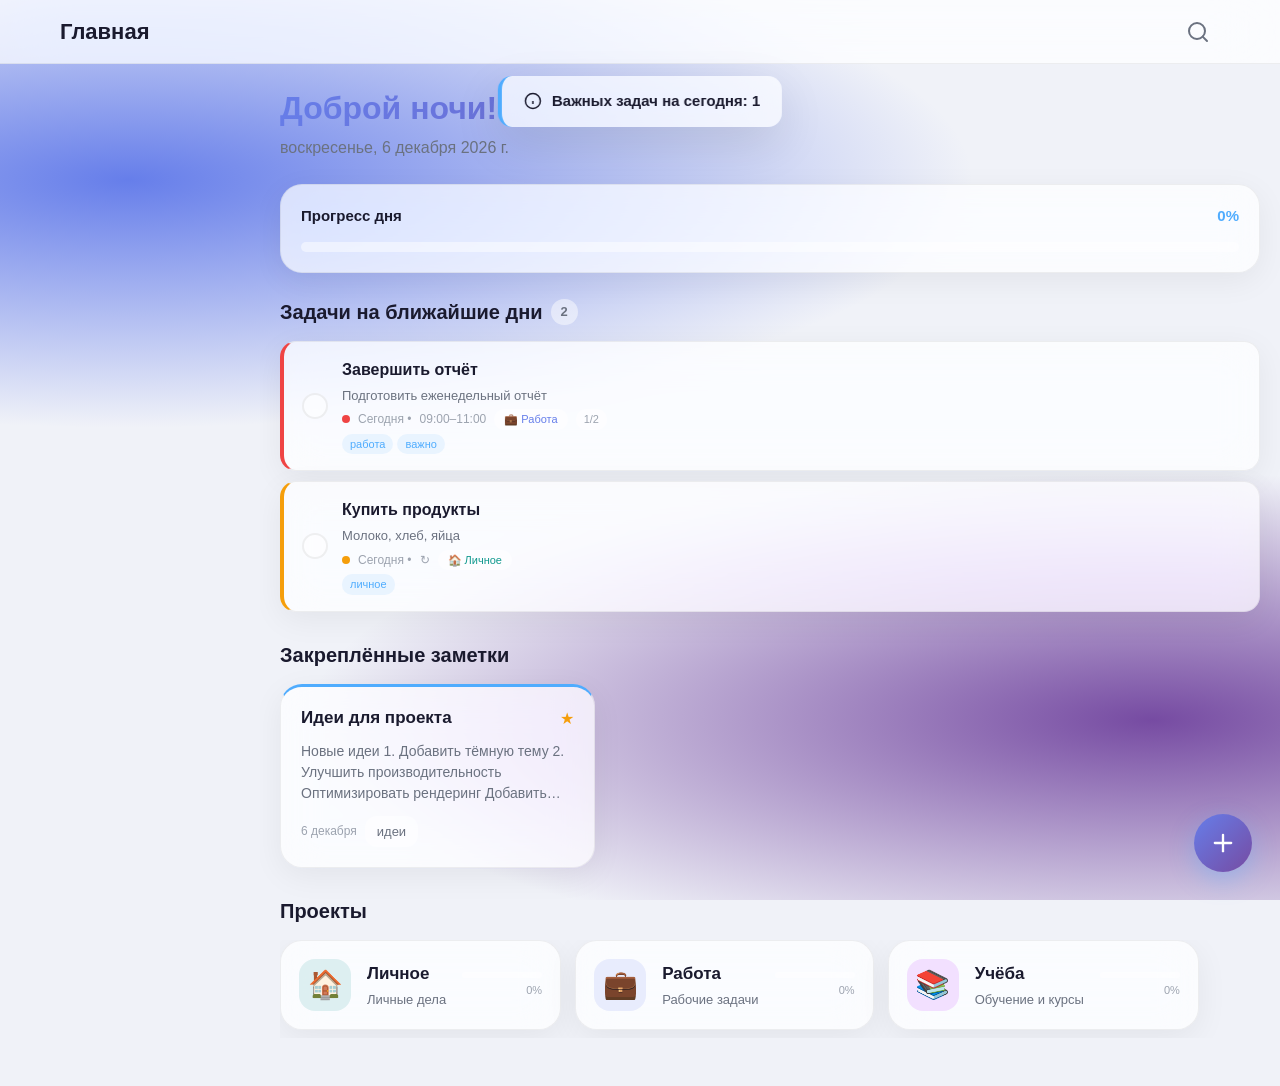
==== commit ad0b24ae: "Add files via upload" ====
--- a/index.html
+++ b/index.html
@@ -68,11 +68,11 @@
           </div>
         </div>
         <div class="dashboard-section">
-          <h2 class="section-title">Задачи на сегодня <span class="badge" id="today-count">0</span></h2>
+          <h2 class="section-title">Задачи на ближайшие дни <span class="badge" id="today-count">0</span></h2>
           <div class="task-list" id="dashboard-today-tasks"></div>
           <div class="empty-state hidden" id="dashboard-today-empty">
             <svg viewBox="0 0 24 24" width="48" height="48" fill="none" stroke="currentColor" stroke-width="1.5"><circle cx="12" cy="12" r="10"/><path d="M8 12l2.5 2.5L16 9"/></svg>
-            <p>На сегодня задач нет. Отличный день!</p>
+            <p>Задач поблизости нет. Отличный момент!</p>
           </div>
         </div>
         <div class="dashboard-section hidden" id="dashboard-overdue-section">
@@ -88,7 +88,7 @@
           </div>
         </div>
         <div class="dashboard-section">
-          <h2 class="section-title">Недавние проекты</h2>
+          <h2 class="section-title">Проекты</h2>
           <div class="projects-list" id="dashboard-recent-projects"></div>
           <div class="empty-state hidden" id="dashboard-projects-empty">
             <svg viewBox="0 0 24 24" width="48" height="48" fill="none" stroke="currentColor" stroke-width="1.5"><path d="M22 19a2 2 0 01-2 2H4a2 2 0 01-2-2V5a2 2 0 012-2h5l2 3h9a2 2 0 012 2z"/></svg>
@@ -100,16 +100,16 @@
       <!-- Tasks -->
       <section id="view-tasks" class="view">
         <div class="tabs">
-          <button class="tab active" data-tab="inbox">Входящие</button>
+          <button class="tab active" data-tab="all">Все</button>
           <button class="tab" data-tab="today">Сегодня</button>
           <button class="tab" data-tab="upcoming">Предстоящие</button>
           <button class="tab" data-tab="someday">Когда-нибудь</button>
         </div>
-        <div class="tab-content active" id="tab-inbox">
-          <div class="task-list" id="inbox-tasks"></div>
-          <div class="empty-state" id="inbox-empty">
-            <svg viewBox="0 0 24 24" width="48" height="48" fill="none" stroke="currentColor" stroke-width="1.5"><path d="M21 15a2 2 0 01-2 2H7l-4 4V5a2 2 0 012-2h14a2 2 0 012 2z"/></svg>
-            <p>Входящие пусты. Добавьте задачу!</p>
+        <div class="tab-content active" id="tab-all">
+          <div class="task-list" id="all-tasks"></div>
+          <div class="empty-state" id="all-empty">
+            <svg viewBox="0 0 24 24" width="48" height="48" fill="none" stroke="currentColor" stroke-width="1.5"><path d="M22 11.08V12a10 10 0 11-5.93-9.14"/><polyline points="22 4 12 14.01 9 11.01"/></svg>
+            <p>Нет активных задач</p>
           </div>
         </div>
         <div class="tab-content" id="tab-today">
@@ -134,170 +134,181 @@
           </div>
         </div>
       </section>
-
-      <!-- Calendar -->
-      <section id="view-calendar" class="view">
-        <div class="calendar-header">
-          <button id="cal-prev" class="icon-btn" aria-label="Предыдущий месяц">
-            <svg viewBox="0 0 24 24" width="20" height="20" fill="none" stroke="currentColor" stroke-width="2" stroke-linecap="round" stroke-linejoin="round"><polyline points="15 18 9 12 15 6"/></svg>
-          </button>
-          <h2 id="cal-month-year">Май 2026</h2>
-          <button id="cal-next" class="icon-btn" aria-label="Следующий месяц">
-            <svg viewBox="0 0 24 24" width="20" height="20" fill="none" stroke="currentColor" stroke-width="2" stroke-linecap="round" stroke-linejoin="round"><polyline points="9 18 15 12 9 6"/></svg>
-          </button>
-          <button id="cal-today" class="btn btn-sm">Сегодня</button>
-        </div>
-        <div class="calendar-grid" id="calendar-grid"></div>
-      </section>
-
-      <!-- Notes -->
-      <section id="view-notes" class="view">
-        <div class="notes-search">
-          <input type="text" id="notes-search-input" placeholder="Поиск по заметкам..." class="search-input">
-        </div>
-        <div class="notes-grid" id="notes-grid"></div>
-        <div class="empty-state hidden" id="notes-empty">
-          <svg viewBox="0 0 24 24" width="48" height="48" fill="none" stroke="currentColor" stroke-width="1.5"><path d="M14 2H6a2 2 0 00-2 2v16a2 2 0 002 2h12a2 2 0 002-2V8z"/><polyline points="14 2 14 8 20 8"/></svg>
-          <p>Нет заметок. Создайте первую!</p>
-        </div>
-      </section>
-
-      <!-- Projects -->
-      <section id="view-projects" class="view">
-        <div class="projects-list" id="projects-list"></div>
-        <div class="empty-state hidden" id="projects-empty">
-          <svg viewBox="0 0 24 24" width="48" height="48" fill="none" stroke="currentColor" stroke-width="1.5"><path d="M22 19a2 2 0 01-2 2H4a2 2 0 01-2-2V5a2 2 0 012-2h5l2 3h9a2 2 0 012 2z"/></svg>
-          <p>Нет проектов. Создайте первый!</p>
-        </div>
-      </section>
-
-      <!-- Stats -->
-      <section id="view-stats" class="view">
-        <div class="stats-grid">
-          <div class="stat-card card">
-            <div class="stat-value" id="stat-completed-today">0</div>
-            <div class="stat-label">Выполнено сегодня</div>
-          </div>
-          <div class="stat-card card">
-            <div class="stat-value" id="stat-completed-week">0</div>
-            <div class="stat-label">За неделю</div>
-          </div>
-          <div class="stat-card card">
-            <div class="stat-value" id="stat-completed-month">0</div>
-            <div class="stat-label">За месяц</div>
-          </div>
-          <div class="stat-card card">
-            <div class="stat-value" id="stat-total-active">0</div>
-            <div class="stat-label">Активных задач</div>
-          </div>
-        </div>
-        <div class="stats-section card">
-          <h3 class="stats-title">Продуктивность (30 дней)</h3>
-          <div class="heatmap" id="stats-heatmap"></div>
-        </div>
-        <div class="stats-section card">
-          <h3 class="stats-title">По проектам</h3>
-          <div class="chart-bars" id="stats-projects-chart"></div>
-        </div>
-        <div class="stats-section card">
-          <h3 class="stats-title">По приоритетам</h3>
-          <div class="chart-bars" id="stats-priority-chart"></div>
-        </div>
-      </section>
-
-      <!-- Archive -->
-      <section id="view-archive" class="view">
-        <div class="tabs">
-          <button class="tab active" data-tab="completed">Выполненные</button>
-          <button class="tab" data-tab="trash">Корзина</button>
-        </div>
-        <div class="tab-content active" id="tab-completed">
-          <div class="task-list" id="completed-tasks"></div>
-          <div class="empty-state" id="completed-empty">
-            <svg viewBox="0 0 24 24" width="48" height="48" fill="none" stroke="currentColor" stroke-width="1.5"><circle cx="12" cy="12" r="10"/><path d="M8 12l2.5 2.5L16 9"/></svg>
-            <p>Нет выполненных задач</p>
-          </div>
-        </div>
-        <div class="tab-content" id="tab-trash">
-          <div class="trash-actions">
-            <button id="clear-trash-btn" class="btn btn-danger">Очистить корзину</button>
-          </div>
-          <div class="task-list" id="trash-tasks"></div>
-          <div class="empty-state hidden" id="trash-empty">
-            <svg viewBox="0 0 24 24" width="48" height="48" fill="none" stroke="currentColor" stroke-width="1.5"><polyline points="3 6 5 6 21 6"/><path d="M19 6v14a2 2 0 01-2 2H7a2 2 0 01-2-2V6m3 0V4a2 2 0 012-2h4a2 2 0 012 2v2"/></svg>
-            <p>Корзина пуста</p>
-          </div>
-        </div>
-      </section>
-
-      <!-- Search -->
-      <section id="view-search" class="view">
-        <div class="search-header">
-          <input type="text" id="search-input" placeholder="Поиск..." class="search-input" autofocus>
-          <button id="search-close" class="icon-btn" aria-label="Закрыть">
-            <svg viewBox="0 0 24 24" width="24" height="24" fill="none" stroke="currentColor" stroke-width="2" stroke-linecap="round" stroke-linejoin="round"><line x1="18" y1="6" x2="6" y2="18"/><line x1="6" y1="6" x2="18" y2="18"/></svg>
-          </button>
-        </div>
-        <div class="search-filters">
-          <label class="filter-chip"><input type="checkbox" id="filter-tasks" checked><span>Задачи</span></label>
-          <label class="filter-chip"><input type="checkbox" id="filter-notes" checked><span>Заметки</span></label>
-          <label class="filter-chip"><input type="checkbox" id="filter-projects"><span>Проекты</span></label>
-        </div>
-        <div class="search-history" id="search-history">
-          <h3 class="search-history-title">История поиска</h3>
-          <div id="search-history-list"></div>
-        </div>
-        <div class="search-results" id="search-results"></div>
-      </section>
-
-      <!-- Settings -->
-      <section id="view-settings" class="view">
-        <div class="settings-group">
-          <h3 class="settings-group-title">Внешний вид</h3>
-          <div class="setting-item">
-            <span class="setting-label">Тема</span>
-            <div class="segmented-control">
-              <button class="segment active" data-theme="light">Светлая</button>
-              <button class="segment" data-theme="dark">Тёмная</button>
-            </div>
-          </div>
-          <div class="setting-item">
-            <span class="setting-label">Цветовая схема</span>
-            <div class="theme-options">
-              <button class="theme-option active" data-scheme="ocean" title="Океан" style="--theme-preview: linear-gradient(135deg,#667eea,#764ba2)"></button>
-              <button class="theme-option" data-scheme="sunset" title="Закат" style="--theme-preview: linear-gradient(135deg,#fa709a,#fee140)"></button>
-              <button class="theme-option" data-scheme="forest" title="Лес" style="--theme-preview: linear-gradient(135deg,#11998e,#38ef7d)"></button>
-              <button class="theme-option" data-scheme="neon" title="Неон" style="--theme-preview: linear-gradient(135deg,#b721ff,#21d4fd)"></button>
-            </div>
-          </div>
-        </div>
-        <div class="settings-group">
-          <h3 class="settings-group-title">Данные</h3>
-          <button id="export-btn" class="setting-btn">
-            <svg viewBox="0 0 24 24" width="20" height="20" fill="none" stroke="currentColor" stroke-width="2"><path d="M21 15v4a2 2 0 01-2 2H5a2 2 0 01-2-2v-4"/><polyline points="7 10 12 15 17 10"/><line x1="12" y1="15" x2="12" y2="3"/></svg>
-            Экспорт данных
-          </button>
-          <button id="import-btn" class="setting-btn">
-            <svg viewBox="0 0 24 24" width="20" height="20" fill="none" stroke="currentColor" stroke-width="2"><path d="M21 15v4a2 2 0 01-2 2H5a2 2 0 01-2-2v-4"/><polyline points="17 8 12 3 7 8"/><line x1="12" y1="3" x2="12" y2="15"/></svg>
-            Импорт данных
-          </button>
-          <input type="file" id="import-file" accept=".json" class="hidden">
-          <button id="clear-data-btn" class="setting-btn setting-btn-danger">
-            <svg viewBox="0 0 24 24" width="20" height="20" fill="none" stroke="currentColor" stroke-width="2"><polyline points="3 6 5 6 21 6"/><path d="M19 6v14a2 2 0 01-2 2H7a2 2 0 01-2-2V6m3 0V4a2 2 0 012-2h4a2 2 0 012 2v2"/></svg>
-            Очистить все данные
-          </button>
-        </div>
-        <div class="settings-group">
-          <h3 class="settings-group-title">О приложении</h3>
-          <div class="about-info">
-            <p><strong>Planner Pro</strong></p>
-            <p>Версия: <span id="app-version-display">v1.0</span></p>
-            <p>Планировщик задач и заметок с офлайн-работой</p>
-            <a href="https://github.com/Maarkevich/PlannerPro" target="_blank" rel="noopener">GitHub</a>
-          </div>
-        </div>
-      </section>
-    </main>
+     
+  <!-- Calendar -->
+  <section id="view-calendar" class="view">
+    <div class="calendar-header">
+      <button id="cal-prev" class="icon-btn" aria-label="Предыдущий месяц">
+        <svg viewBox="0 0 24 24" width="20" height="20" fill="none" stroke="currentColor" stroke-width="2" stroke-linecap="round" stroke-linejoin="round"><polyline points="15 18 9 12 15 6"/></svg>
+      </button>
+      <h2 id="cal-month-year">Май 2026</h2>
+      <button id="cal-next" class="icon-btn" aria-label="Следующий месяц">
+        <svg viewBox="0 0 24 24" width="20" height="20" fill="none" stroke="currentColor" stroke-width="2" stroke-linecap="round" stroke-linejoin="round"><polyline points="9 18 15 12 9 6"/></svg>
+      </button>
+      <button id="cal-today" class="btn btn-sm">Сегодня</button>
+    </div>
+    <div class="calendar-grid" id="calendar-grid"></div>
+  </section>
+
+  <!-- Notes -->
+  <section id="view-notes" class="view">
+    <div class="notes-search" style="margin-bottom: 16px;">
+      <input type="text" id="notes-search-input" placeholder="Поиск по заметкам..." class="search-input" style="width:100%;">
+    </div>
+    <div class="notes-grid" id="notes-grid"></div>
+    <div class="empty-state hidden" id="notes-empty">
+      <svg viewBox="0 0 24 24" width="48" height="48" fill="none" stroke="currentColor" stroke-width="1.5"><path d="M14 2H6a2 2 0 00-2 2v16a2 2 0 002 2h12a2 2 0 002-2V8z"/><polyline points="14 2 14 8 20 8"/></svg>
+      <p>Нет заметок. Создайте первую!</p>
+    </div>
+  </section>
+
+  <!-- Projects -->
+  <section id="view-projects" class="view">
+    <div class="projects-list" id="projects-list"></div>
+    <div class="empty-state hidden" id="projects-empty">
+      <svg viewBox="0 0 24 24" width="48" height="48" fill="none" stroke="currentColor" stroke-width="1.5"><path d="M22 19a2 2 0 01-2 2H4a2 2 0 01-2-2V5a2 2 0 012-2h5l2 3h9a2 2 0 012 2z"/></svg>
+      <p>Нет проектов. Создайте первый!</p>
+    </div>
+  </section>
+
+  <!-- Stats -->
+  <section id="view-stats" class="view">
+    <div class="stats-grid">
+      <div class="stat-card card">
+        <div class="stat-value" id="stat-completed-today">0</div>
+        <div class="stat-label">Выполнено сегодня</div>
+      </div>
+      <div class="stat-card card">
+        <div class="stat-value" id="stat-completed-week">0</div>
+        <div class="stat-label">За неделю</div>
+      </div>
+      <div class="stat-card card">
+        <div class="stat-value" id="stat-completed-month">0</div>
+        <div class="stat-label">За месяц</div>
+      </div>
+      <div class="stat-card card">
+        <div class="stat-value" id="stat-total-active">0</div>
+        <div class="stat-label">Активных задач</div>
+      </div>
+    </div>
+    <div class="stats-section card">
+      <h3 class="stats-title">Продуктивность (30 дней)</h3>
+      <div class="heatmap" id="stats-heatmap"></div>
+    </div>
+    <div class="stats-section card">
+      <h3 class="stats-title">По проектам</h3>
+      <div class="chart-bars" id="stats-projects-chart"></div>
+    </div>
+    <div class="stats-section card">
+      <h3 class="stats-title">По приоритетам</h3>
+      <div class="chart-bars" id="stats-priority-chart"></div>
+    </div>
+  </section>
+
+  <!-- Archive -->
+  <section id="view-archive" class="view">
+    <div class="tabs">
+      <button class="tab active" data-tab="completed">Выполненные</button>
+      <button class="tab" data-tab="trash">Корзина</button>
+    </div>
+    <div class="tab-content active" id="tab-completed">
+      <div class="task-list" id="completed-tasks"></div>
+      <div class="empty-state" id="completed-empty">
+        <svg viewBox="0 0 24 24" width="48" height="48" fill="none" stroke="currentColor" stroke-width="1.5"><circle cx="12" cy="12" r="10"/><path d="M8 12l2.5 2.5L16 9"/></svg>
+        <p>Нет выполненных задач</p>
+      </div>
+    </div>
+    <div class="tab-content" id="tab-trash">
+      <div class="trash-actions">
+        <button id="clear-trash-btn" class="btn btn-danger btn-block">Очистить корзину</button>
+      </div>
+      <div class="task-list" id="trash-tasks"></div>
+      <div class="empty-state hidden" id="trash-empty">
+        <svg viewBox="0 0 24 24" width="48" height="48" fill="none" stroke="currentColor" stroke-width="1.5"><polyline points="3 6 5 6 21 6"/><path d="M19 6v14a2 2 0 01-2 2H7a2 2 0 01-2-2V6m3 0V4a2 2 0 012-2h4a2 2 0 012 2v2"/></svg>
+        <p>Корзина пуста</p>
+      </div>
+    </div>
+  </section>
+
+  <!-- Search -->
+  <section id="view-search" class="view">
+    <div class="search-header">
+      <input type="text" id="search-input" placeholder="Поиск..." class="search-input" autofocus>
+      <button id="search-close" class="icon-btn" aria-label="Закрыть">
+        <svg viewBox="0 0 24 24" width="24" height="24" fill="none" stroke="currentColor" stroke-width="2" stroke-linecap="round" stroke-linejoin="round"><line x1="18" y1="6" x2="6" y2="18"/><line x1="6" y1="6" x2="18" y2="18"/></svg>
+      </button>
+    </div>
+    <div class="search-filters">
+      <label class="filter-chip"><input type="checkbox" id="filter-tasks" checked><span>Задачи</span></label>
+      <label class="filter-chip"><input type="checkbox" id="filter-notes" checked><span>Заметки</span></label>
+      <label class="filter-chip"><input type="checkbox" id="filter-projects"><span>Проекты</span></label>
+    </div>
+    <div class="search-history" id="search-history">
+      <h3 class="search-history-title">История поиска</h3>
+      <div id="search-history-list"></div>
+    </div>
+    <div class="search-results" id="search-results"></div>
+  </section>
+
+  <!-- Settings -->
+  <section id="view-settings" class="view">
+    <div class="settings-group">
+      <h3 class="settings-group-title">Внешний вид</h3>
+      <div class="setting-item">
+        <span class="setting-label">Тема</span>
+        <div class="segmented-control">
+          <button class="segment active" data-theme="light">Светлая</button>
+          <button class="segment" data-theme="dark">Тёмная</button>
+        </div>
+      </div>
+      <div class="setting-item">
+        <span class="setting-label">Цветовая схема</span>
+        <div class="theme-options">
+          <button class="theme-option active" data-scheme="ocean" title="Океан" style="--theme-preview: linear-gradient(135deg,#667eea,#764ba2)"></button>
+          <button class="theme-option" data-scheme="sunset" title="Закат" style="--theme-preview: linear-gradient(135deg,#fa709a,#fee140)"></button>
+          <button class="theme-option" data-scheme="forest" title="Лес" style="--theme-preview: linear-gradient(135deg,#11998e,#38ef7d)"></button>
+          <button class="theme-option" data-scheme="neon" title="Неон" style="--theme-preview: linear-gradient(135deg,#b721ff,#21d4fd)"></button>
+        </div>
+      </div>
+      <div class="setting-item">
+        <span class="setting-label">Задачи на главной / предстоящие</span>
+        <select id="days-range-select" class="input" style="width:auto; min-width:80px;">
+          <option value="2">2 дня</option>
+          <option value="3">3 дня</option>
+          <option value="4">4 дня</option>
+          <option value="5">5 дней</option>
+          <option value="6">6 дней</option>
+          <option value="7">7 дней</option>
+        </select>
+      </div>
+    </div>
+    <div class="settings-group">
+      <h3 class="settings-group-title">Данные</h3>
+      <button id="export-btn" class="setting-btn">
+        <svg viewBox="0 0 24 24" width="20" height="20" fill="none" stroke="currentColor" stroke-width="2"><path d="M21 15v4a2 2 0 01-2 2H5a2 2 0 01-2-2v-4"/><polyline points="7 10 12 15 17 10"/><line x1="12" y1="15" x2="12" y2="3"/></svg>
+        Экспорт данных
+      </button>
+      <button id="import-btn" class="setting-btn">
+        <svg viewBox="0 0 24 24" width="20" height="20" fill="none" stroke="currentColor" stroke-width="2"><path d="M21 15v4a2 2 0 01-2 2H5a2 2 0 01-2-2v-4"/><polyline points="17 8 12 3 7 8"/><line x1="12" y1="3" x2="12" y2="15"/></svg>
+        Импорт данных
+      </button>
+      <input type="file" id="import-file" accept=".json" class="hidden">
+      <button id="clear-data-btn" class="setting-btn setting-btn-danger">
+        <svg viewBox="0 0 24 24" width="20" height="20" fill="none" stroke="currentColor" stroke-width="2"><polyline points="3 6 5 6 21 6"/><path d="M19 6v14a2 2 0 01-2 2H7a2 2 0 01-2-2V6m3 0V4a2 2 0 012-2h4a2 2 0 012 2v2"/></svg>
+        Очистить все данные
+      </button>
+    </div>
+    <div class="settings-group">
+      <h3 class="settings-group-title">О приложении</h3>
+      <div class="about-info">
+        <p><strong>Planner Pro</strong></p>
+        <p>Версия: <span id="app-version-display">v1.0</span></p>
+        <p>Планировщик задач и заметок с офлайн-работой</p>
+        <a href="https://github.com/Maarkevich/PlannerPro" target="_blank" rel="noopener">GitHub →</a>
+      </div>
+    </div>
+  </section>
+</main>
 
     <!-- Bottom Navigation (mobile) -->
     <nav id="bottom-nav" class="bottom-nav">
@@ -393,7 +404,6 @@
       </button>
     </div>
 
-    <!-- Modals -->
     <!-- Task Modal -->
     <div id="task-modal" class="modal">
       <div class="modal-overlay"></div>
@@ -628,4 +638,4 @@
 
   <script src="app.js"></script>
 </body>
-</html>
+</html>
--- a/styles.css
+++ b/styles.css
@@ -1,4 +1,6 @@
-/* ===== CSS Variables ===== */
+/* ===== Planner Pro v2.1 — Styles (Glass UI) ===== */
+
+/* ----- CSS Variables ----- */
 :root {
   /* Ocean (default) */
   --gradient-start: #667eea;
@@ -7,15 +9,15 @@
   --accent-rgb: 79, 172, 254;
   
   /* Base colors */
-  --bg: #f5f7fa;
-  --surface: #ffffff;
-  --surface-2: #f0f2f5;
+  --bg: #f0f2f8;
+  --surface: rgba(255,255,255,0.72);
+  --surface-2: rgba(255,255,255,0.48);
   --text: #1a1a2e;
   --text-2: #6b7280;
   --text-3: #9ca3af;
-  --border: #e5e7eb;
-  --shadow: 0 2px 8px rgba(0,0,0,0.08);
-  --shadow-lg: 0 8px 32px rgba(0,0,0,0.12);
+  --border: rgba(0,0,0,0.06);
+  --shadow: 0 8px 32px rgba(0,0,0,0.06);
+  --shadow-lg: 0 16px 48px rgba(0,0,0,0.10);
   
   /* Priority */
   --priority-high: #ef4444;
@@ -27,169 +29,673 @@
   --success: #10b981;
   
   /* Layout */
-  --header-h: 56px;
-  --bottom-nav-h: 64px;
-  --side-nav-w: 240px;
-  --radius: 16px;
-  --radius-sm: 12px;
-  --radius-xs: 8px;
+  --header-h: 64px;
+  --bottom-nav-h: 72px;
+  --side-nav-w: 260px;
+  --radius: 22px;
+  --radius-sm: 16px;
+  --radius-xs: 12px;
   
   /* Animation */
-  --transition: 0.3s ease;
+  --transition: 0.3s cubic-bezier(0.4, 0, 0.2, 1);
+  
+  /* Backdrop */
+  --backdrop-blur: saturate(180%) blur(20px);
+  --backdrop-blur-strong: saturate(200%) blur(30px);
 }
 
 /* Dark theme */
 [data-theme="dark"] {
   --bg: #0f0f1a;
-  --surface: #1a1a2e;
-  --surface-2: #252540;
+  --surface: rgba(30,30,50,0.78);
+  --surface-2: rgba(45,45,70,0.55);
   --text: #f1f1f4;
   --text-2: #a0a0b8;
   --text-3: #6b6b8a;
-  --border: #2a2a45;
-  --shadow: 0 2px 8px rgba(0,0,0,0.3);
-  --shadow-lg: 0 8px 32px rgba(0,0,0,0.4);
-}
-
-/* Schemes */
+  --border: rgba(255,255,255,0.08);
+  --shadow: 0 8px 32px rgba(0,0,0,0.3);
+  --shadow-lg: 0 16px 48px rgba(0,0,0,0.4);
+}
+
+/* Color schemes (dynamic via data-scheme) */
 [data-scheme="sunset"] { --gradient-start: #fa709a; --gradient-end: #fee140; --accent: #ff6b6b; --accent-rgb: 255,107,107; }
 [data-scheme="forest"] { --gradient-start: #11998e; --gradient-end: #38ef7d; --accent: #00d9a5; --accent-rgb: 0,217,165; }
-[data-scheme="neon"] { --gradient-start: #b721ff; --gradient-end: #21d4fd; --accent: #e94560; --accent-rgb: 233,69,96; }
-
-/* ===== Reset ===== */
+[data-scheme="neon"]   { --gradient-start: #b721ff; --gradient-end: #21d4fd; --accent: #e94560; --accent-rgb: 233,69,96; }
+
+/* ----- Reset & Base ----- */
 *, *::before, *::after { box-sizing: border-box; margin: 0; padding: 0; }
-html { -webkit-text-size-adjust: 100%; text-size-adjust: 100%; touch-action: manipulation; }
-body { font-family: 'Inter', -apple-system, BlinkMacSystemFont, 'Segoe UI', Roboto, sans-serif; font-size: 16px; line-height: 1.5; color: var(--text); background: var(--bg); -webkit-font-smoothing: antialiased; overflow-x: hidden; }
+html {
+  -webkit-text-size-adjust: 100%;
+  text-size-adjust: 100%;
+  touch-action: manipulation;
+}
+body {
+  font-family: 'Inter', -apple-system, BlinkMacSystemFont, 'Segoe UI', Roboto, sans-serif;
+  font-size: 16px;
+  line-height: 1.5;
+  color: var(--text);
+  background:
+    radial-gradient(120% 50% at 10% 20%, var(--gradient-start) 0%, transparent 55%),
+    radial-gradient(120% 50% at 90% 80%, var(--gradient-end) 0%, transparent 55%),
+    var(--bg);
+  background-attachment: fixed;
+  -webkit-font-smoothing: antialiased;
+  overflow-x: hidden;
+  min-height: 100vh;
+}
 button { font-family: inherit; font-size: inherit; cursor: pointer; border: none; background: none; color: inherit; }
 input, textarea, select { font-family: inherit; font-size: inherit; color: inherit; border: none; outline: none; background: transparent; }
 a { color: var(--accent); text-decoration: none; }
 ul, ol { list-style: none; }
-img { max-width: 100%; display: block; }
-
-/* ===== Utilities ===== */
+
+/* ----- Utilities ----- */
 .hidden { display: none !important; }
 .text-center { text-align: center; }
 
-/* ===== Splash Screen ===== */
-#splash-screen { position: fixed; inset: 0; z-index: 9999; display: flex; flex-direction: column; align-items: center; justify-content: center; background: linear-gradient(135deg, var(--gradient-start), var(--gradient-end)); color: #fff; transition: opacity 0.5s ease, visibility 0.5s ease; }
+/* ----- Splash Screen ----- */
+#splash-screen {
+  position: fixed; inset: 0; z-index: 9999;
+  display: flex; flex-direction: column; align-items: center; justify-content: center;
+  background: linear-gradient(135deg, var(--gradient-start), var(--gradient-end));
+  color: #fff;
+  transition: opacity 0.4s ease, visibility 0.4s ease;
+}
 #splash-screen.hidden { opacity: 0; visibility: hidden; pointer-events: none; }
-.splash-logo { margin-bottom: 24px; animation: splashPulse 2s ease-in-out infinite; }
-.splash-title { font-size: 32px; font-weight: 700; margin-bottom: 32px; letter-spacing: -0.5px; }
-.splash-loader { width: 40px; height: 40px; }
-.splash-spinner { width: 100%; height: 100%; border: 3px solid rgba(255,255,255,0.3); border-top-color: #fff; border-radius: 50%; animation: spin 0.8s linear infinite; }
-
-@keyframes splashPulse { 0%,100% { transform: scale(1); } 50% { transform: scale(1.05); } }
+.splash-logo { margin-bottom: 24px; }
+.splash-title { font-size: 34px; font-weight: 800; letter-spacing: -0.5px; margin-bottom: 32px; }
+.splash-loader { width: 44px; height: 44px; }
+.splash-spinner {
+  width: 100%; height: 100%;
+  border: 3px solid rgba(255,255,255,0.25);
+  border-top-color: #fff;
+  border-radius: 50%;
+  animation: spin 0.7s linear infinite;
+}
 @keyframes spin { to { transform: rotate(360deg); } }
 
-/* ===== App Layout ===== */
-#app { min-height: 100vh; display: flex; flex-direction: column; padding-top: var(--header-h); padding-bottom: var(--bottom-nav-h); }
+/* ----- App Layout ----- */
+#app {
+  min-height: 100vh;
+  display: flex;
+  flex-direction: column;
+  padding-top: var(--header-h);
+  padding-bottom: var(--bottom-nav-h);
+}
 #app.hidden { display: none; }
 
 /* Header */
-#app-header { position: fixed; top: 0; left: 0; right: 0; height: var(--header-h); background: var(--surface); backdrop-filter: blur(20px); -webkit-backdrop-filter: blur(20px); border-bottom: 1px solid var(--border); z-index: 100; display: flex; align-items: center; }
-.header-content { width: 100%; max-width: 1200px; margin: 0 auto; padding: 0 16px; display: flex; align-items: center; justify-content: space-between; }
-#page-title { font-size: 20px; font-weight: 600; }
+#app-header {
+  position: fixed; top: 0; left: 0; right: 0; height: var(--header-h);
+  background: var(--surface);
+  -webkit-backdrop-filter: var(--backdrop-blur-strong);
+  backdrop-filter: var(--backdrop-blur-strong);
+  border-bottom: 1px solid var(--border);
+  z-index: 200;
+  display: flex; align-items: center;
+  padding-top: env(safe-area-inset-top, 0px);
+}
+.header-content {
+  width: 100%; max-width: 1200px; margin: 0 auto;
+  padding: 0 20px;
+  display: flex; align-items: center; justify-content: space-between;
+}
+#page-title { font-size: 22px; font-weight: 700; }
 
 /* Main Content */
-#main-content { flex: 1; overflow-y: auto; -webkit-overflow-scrolling: touch; padding: 16px; max-width: 1200px; margin: 0 auto; width: 100%; }
-
-/* Views */
+#main-content {
+  flex: 1;
+  overflow-y: auto;
+  -webkit-overflow-scrolling: touch;
+  padding: 20px;
+  max-width: 1200px;
+  margin: 0 auto;
+  width: 100%;
+}
 .view { display: none; animation: fadeIn 0.3s ease; }
 .view.active { display: block; }
-
-@keyframes fadeIn { from { opacity: 0; transform: translateY(8px); } to { opacity: 1; transform: translateY(0); } }
-
-/* ===== Bottom Navigation ===== */
-.bottom-nav { position: fixed; bottom: 0; left: 0; right: 0; height: var(--bottom-nav-h); background: var(--surface); backdrop-filter: blur(20px); -webkit-backdrop-filter: blur(20px); border-top: 1px solid var(--border); display: flex; justify-content: space-around; align-items: center; z-index: 100; padding-bottom: env(safe-area-inset-bottom); }
-.nav-item { display: flex; flex-direction: column; align-items: center; gap: 4px; padding: 8px 12px; color: var(--text-3); transition: color 0.2s; min-width: 48px; }
-.nav-item svg { stroke-width: 1.5; }
-.nav-item span { font-size: 11px; }
+@keyframes fadeIn { from { opacity: 0; transform: translateY(6px); } to { opacity: 1; transform: translateY(0); } }
+
+/* ----- Bottom Navigation ----- */
+.bottom-nav {
+  position: fixed; bottom: 0; left: 0; right: 0; height: var(--bottom-nav-h);
+  background: var(--surface);
+  -webkit-backdrop-filter: var(--backdrop-blur);
+  backdrop-filter: var(--backdrop-blur);
+  border-top: 1px solid var(--border);
+  display: flex; justify-content: space-around; align-items: center;
+  z-index: 200;
+  padding-bottom: env(safe-area-inset-bottom, 0px);
+}
+.nav-item {
+  display: flex; flex-direction: column; align-items: center; gap: 4px;
+  padding: 8px 14px; color: var(--text-3); transition: color 0.2s;
+  min-width: 56px; font-size: 11px; font-weight: 600;
+}
 .nav-item.active { color: var(--accent); }
-.nav-item:active { transform: scale(0.95); }
-
-/* ===== Side Navigation (Desktop) ===== */
-.side-nav { position: fixed; left: 0; top: 0; bottom: 0; width: var(--side-nav-w); background: var(--surface); border-right: 1px solid var(--border); z-index: 200; display: flex; flex-direction: column; padding: 24px 16px; }
-.side-nav-logo { display: flex; align-items: center; gap: 12px; font-size: 20px; font-weight: 700; margin-bottom: 32px; padding: 0 8px; color: var(--accent); }
-.side-nav-links { display: flex; flex-direction: column; gap: 4px; }
-.side-nav-item { display: flex; align-items: center; gap: 12px; padding: 12px; border-radius: var(--radius-xs); color: var(--text-2); transition: all 0.2s; font-size: 15px; }
+.nav-item:active { transform: scale(0.93); }
+
+/* ----- Side Navigation (Desktop) ----- */
+.side-nav {
+  position: fixed; left: 0; top: 0; bottom: 0; width: var(--side-nav-w);
+  background: var(--surface);
+  -webkit-backdrop-filter: var(--backdrop-blur-strong);
+  backdrop-filter: var(--backdrop-blur-strong);
+  border-right: 1px solid var(--border);
+  z-index: 300;
+  display: flex; flex-direction: column;
+  padding: 28px 20px;
+}
+.side-nav-logo { display: flex; align-items: center; gap: 12px; font-size: 20px; font-weight: 700; margin-bottom: 32px; color: var(--accent); }
+.side-nav-links { display: flex; flex-direction: column; gap: 6px; }
+.side-nav-item {
+  display: flex; align-items: center; gap: 14px; padding: 12px 16px;
+  border-radius: var(--radius-xs); color: var(--text-2);
+  font-size: 15px; font-weight: 500; transition: all 0.2s;
+}
 .side-nav-item:hover, .side-nav-item.active { background: var(--surface-2); color: var(--accent); }
-.side-nav-item svg { flex-shrink: 0; }
-
-/* ===== Cards ===== */
-.card { background: var(--surface); border-radius: var(--radius); padding: 16px; box-shadow: var(--shadow); margin-bottom: 16px; }
-
-/* ===== Buttons ===== */
-.btn { display: inline-flex; align-items: center; justify-content: center; gap: 8px; padding: 10px 20px; border-radius: var(--radius-xs); font-weight: 500; font-size: 14px; transition: all 0.2s; min-height: 44px; }
-.btn-primary { background: linear-gradient(135deg, var(--gradient-start), var(--gradient-end)); color: #fff; box-shadow: 0 4px 12px rgba(var(--accent-rgb),0.3); }
-.btn-primary:active { transform: translateY(1px); box-shadow: 0 2px 6px rgba(var(--accent-rgb),0.3); }
+
+/* ----- Cards (Glass) ----- */
+.card {
+  background: var(--surface);
+  -webkit-backdrop-filter: var(--backdrop-blur);
+  backdrop-filter: var(--backdrop-blur);
+  border-radius: var(--radius);
+  padding: 20px;
+  box-shadow: var(--shadow);
+  border: 1px solid var(--border);
+  margin-bottom: 16px;
+  transition: transform 0.2s ease, box-shadow 0.2s ease;
+}
+.card:hover { transform: translateY(-2px); box-shadow: var(--shadow-lg); }
+
+/* ----- Buttons ----- */
+.btn {
+  display: inline-flex; align-items: center; justify-content: center; gap: 8px;
+  padding: 12px 24px; border-radius: 14px; font-weight: 600; font-size: 15px;
+  transition: all 0.2s ease; min-height: 48px;
+}
+.btn-primary {
+  background: linear-gradient(135deg, var(--gradient-start), var(--gradient-end));
+  color: #fff; box-shadow: 0 8px 20px rgba(var(--accent-rgb), 0.3);
+}
+.btn-primary:active { transform: scale(0.97); }
 .btn-danger { background: var(--danger); color: #fff; }
-.btn-sm { padding: 6px 14px; font-size: 13px; min-height: 36px; }
+.btn-sm { padding: 8px 18px; font-size: 13px; min-height: 40px; }
 .btn-block { width: 100%; }
-.icon-btn { display: flex; align-items: center; justify-content: center; width: 40px; height: 40px; border-radius: 50%; color: var(--text-2); transition: all 0.2s; }
+.icon-btn {
+  display: flex; align-items: center; justify-content: center;
+  width: 44px; height: 44px; border-radius: 50%;
+  color: var(--text-2); transition: all 0.2s;
+}
 .icon-btn:hover { background: var(--surface-2); color: var(--text); }
-.icon-btn:active { transform: scale(0.92); }
-
-/* ===== Inputs ===== */
-.input { width: 100%; padding: 12px 16px; background: var(--surface-2); border-radius: var(--radius-xs); border: 1px solid transparent; transition: all 0.2s; min-height: 44px; }
-.input:focus { border-color: var(--accent); background: var(--surface); box-shadow: 0 0 0 3px rgba(var(--accent-rgb),0.1); }
+.icon-btn:active { transform: scale(0.9); }
+
+/* ----- Inputs & Forms ----- */
+.input {
+  width: 100%; padding: 14px 18px;
+  background: var(--surface-2);
+  -webkit-backdrop-filter: blur(10px);
+  backdrop-filter: blur(10px);
+  border-radius: var(--radius-xs);
+  border: 1px solid var(--border);
+  transition: all 0.2s; min-height: 48px;
+}
+.input:focus {
+  border-color: var(--accent);
+  background: var(--surface);
+  box-shadow: 0 0 0 3px rgba(var(--accent-rgb), 0.12);
+}
 .input::placeholder { color: var(--text-3); }
-.input-lg { font-size: 18px; font-weight: 600; padding: 14px 16px; }
-.search-input { padding-left: 44px; background: var(--surface-2) url("data:image/svg+xml,%3Csvg xmlns='http://www.w3.org/2000/svg' width='20' height='20' fill='none' stroke='%239ca3af' stroke-width='2' stroke-linecap='round' stroke-linejoin='round'%3E%3Ccircle cx='9' cy='9' r='8'/%3E%3Cpath d='M15 15l-4.35-4.35'/%3E%3C/svg%3E") no-repeat 14px center; }
-
-/* ===== Forms ===== */
-.form-row { margin-bottom: 16px; }
-.form-row label { display: block; font-size: 13px; font-weight: 500; color: var(--text-2); margin-bottom: 6px; text-transform: uppercase; letter-spacing: 0.3px; }
+.input-lg { font-size: 18px; font-weight: 600; }
+.search-input {
+  padding-left: 48px;
+  background: var(--surface-2) url("data:image/svg+xml,%3Csvg xmlns='http://www.w3.org/2000/svg' width='20' height='20' fill='none' stroke='%239ca3af' stroke-width='2' stroke-linecap='round' stroke-linejoin='round'%3E%3Ccircle cx='9' cy='9' r='8'/%3E%3Cpath d='M15 15l-4.35-4.35'/%3E%3C/svg%3E") no-repeat 16px center;
+}
+
+.form-row { margin-bottom: 18px; }
+.form-row label {
+  display: block; font-size: 12px; font-weight: 600; color: var(--text-2);
+  margin-bottom: 6px; text-transform: uppercase; letter-spacing: 0.5px;
+}
 .form-row-2col { display: grid; grid-template-columns: 1fr 1fr; gap: 12px; }
 
-/* ===== Tabs ===== */
-.tabs { display: flex; gap: 4px; background: var(--surface-2); padding: 4px; border-radius: var(--radius-sm); margin-bottom: 16px; overflow-x: auto; scrollbar-width: none; }
+/* ----- Tabs (Glass Pill) ----- */
+.tabs {
+  display: flex; gap: 6px;
+  background: var(--surface-2);
+  -webkit-backdrop-filter: blur(10px);
+  backdrop-filter: blur(10px);
+  padding: 6px; border-radius: 16px;
+  margin-bottom: 20px;
+  overflow-x: auto;
+  scrollbar-width: none;
+}
 .tabs::-webkit-scrollbar { display: none; }
-.tab { flex: 1; padding: 10px 16px; border-radius: var(--radius-xs); font-size: 13px; font-weight: 500; color: var(--text-2); white-space: nowrap; transition: all 0.2s; min-width: max-content; }
-.tab.active { background: var(--surface); color: var(--accent); box-shadow: 0 2px 8px rgba(0,0,0,0.08); }
+.tab {
+  flex: 1; padding: 12px 20px; border-radius: 12px;
+  font-size: 14px; font-weight: 600; color: var(--text-2);
+  white-space: nowrap; transition: all 0.2s;
+  min-width: max-content;
+}
+.tab.active {
+  background: var(--surface);
+  color: var(--accent);
+  box-shadow: 0 4px 12px rgba(0,0,0,0.05);
+}
 .tab-content { display: none; }
 .tab-content.active { display: block; }
 
-/* ===== Task Items ===== */
-.task-item { display: flex; align-items: center; gap: 12px; padding: 14px 16px; background: var(--surface); border-radius: var(--radius-sm); margin-bottom: 8px; box-shadow: var(--shadow); position: relative; overflow: hidden; transition: transform 0.2s, box-shadow 0.2s; touch-action: pan-y; user-select: none; }
-.task-item:active { transform: scale(0.98); }
-.task-item.completed { opacity: 0.6; }
-.task-item.completed .task-title { text-decoration: line-through; color: var(--text-3); }
-.task-checkbox { width: 24px; height: 24px; border: 2px solid var(--border); border-radius: 50%; flex-shrink: 0; display: flex; align-items: center; justify-content: center; transition: all 0.2s; cursor: pointer; }
-.task-checkbox.checked { background: var(--success); border-color: var(--success); }
-.task-checkbox.checked::after { content: ''; width: 6px; height: 10px; border: solid #fff; border-width: 0 2px 2px 0; transform: rotate(45deg); margin-bottom: 2px; }
+/* ----- Task Items ----- */
+.task-list { display: flex; flex-direction: column; gap: 10px; }
+.task-item {
+  display: flex; align-items: center; gap: 14px;
+  padding: 16px 18px;
+  background: var(--surface);
+  -webkit-backdrop-filter: var(--backdrop-blur);
+  backdrop-filter: var(--backdrop-blur);
+  border-radius: var(--radius-sm);
+  box-shadow: var(--shadow);
+  border: 1px solid var(--border);
+  position: relative; overflow: hidden;
+  transition: transform 0.15s ease, box-shadow 0.2s ease;
+  touch-action: pan-y; user-select: none;
+}
+.task-item:active { transform: scale(0.99); }
+
+/* ----- Task Checkbox ----- */
+.task-checkbox {
+  width: 26px; height: 26px;
+  border: 2px solid var(--border);
+  border-radius: 50%;
+  flex-shrink: 0;
+  display: flex; align-items: center; justify-content: center;
+  transition: all 0.2s ease;
+  cursor: pointer;
+  background: var(--surface-2);
+}
+.task-checkbox.checked {
+  background: var(--success);
+  border-color: var(--success);
+}
+.task-checkbox.checked::after {
+  content: '';
+  width: 6px; height: 10px;
+  border: solid #fff;
+  border-width: 0 2px 2px 0;
+  transform: rotate(45deg);
+  margin-bottom: 2px;
+}
+
+/* ----- Task Info ----- */
 .task-info { flex: 1; min-width: 0; }
-.task-title { font-weight: 500; font-size: 15px; margin-bottom: 4px; white-space: nowrap; overflow: hidden; text-overflow: ellipsis; }
-.task-meta { display: flex; align-items: center; gap: 8px; font-size: 12px; color: var(--text-3); }
-.task-priority { width: 8px; height: 8px; border-radius: 50%; flex-shrink: 0; }
+.task-title { font-weight: 600; font-size: 16px; margin-bottom: 4px; }
+.task-desc-preview { font-size: 13px; color: var(--text-2); margin-top: 2px; }
+
+.task-meta {
+  display: flex; align-items: center; gap: 8px;
+  font-size: 12px; color: var(--text-3); margin-top: 4px;
+  flex-wrap: wrap;
+}
+.task-priority {
+  width: 8px; height: 8px; border-radius: 50%; flex-shrink: 0;
+}
 .task-priority.high { background: var(--priority-high); }
 .task-priority.medium { background: var(--priority-medium); }
 .task-priority.low { background: var(--priority-low); }
-.task-project-badge { display: inline-flex; align-items: center; gap: 4px; padding: 2px 8px; border-radius: 12px; font-size: 11px; background: var(--surface-2); }
-.task-swipe-bg { position: absolute; inset: 0; display: flex; align-items: center; padding: 0 20px; font-size: 14px; font-weight: 500; color: #fff; opacity: 0; transition: opacity 0.2s; }
+
+.task-project-badge {
+  display: inline-flex; align-items: center; gap: 4px;
+  padding: 2px 10px; border-radius: 12px;
+  font-size: 11px; font-weight: 500;
+  background: var(--surface-2);
+}
+.task-tags { display: flex; flex-wrap: wrap; gap: 4px; margin-top: 4px; }
+.task-tag {
+  padding: 2px 8px; background: rgba(var(--accent-rgb), 0.1);
+  color: var(--accent); border-radius: 10px; font-size: 11px;
+}
+.subtask-counter {
+  font-size: 11px; color: var(--text-3);
+  background: var(--surface-2); padding: 2px 8px; border-radius: 10px;
+  cursor: pointer;
+}
+.subtask-counter:hover { color: var(--accent); }
+
+/* Subtask expand inline (inside task list, not modal) */
+.task-subtasks-inline {
+  display: none;
+  padding: 8px 0 0 0;
+  margin-top: 8px;
+  border-top: 1px solid var(--border);
+}
+.task-subtasks-inline.open { display: block; }
+.task-subtasks-inline .subtask-item {
+  display: flex; align-items: center; gap: 8px;
+  padding: 6px 0;
+  font-size: 14px;
+}
+.task-subtasks-inline .subtask-check { width: 18px; height: 18px; }
+.task-subtasks-inline .subtask-title.completed {
+  text-decoration: line-through; color: var(--text-3);
+}
+
+/* Priority left border */
+.task-item.priority-high { border-left: 4px solid var(--priority-high); }
+.task-item.priority-medium { border-left: 4px solid var(--priority-medium); }
+.task-item.priority-low { border-left: 4px solid var(--priority-low); }
+
+/* Swipe backgrounds */
+.task-swipe-bg {
+  position: absolute; inset: 0;
+  display: flex; align-items: center; padding: 0 20px;
+  font-size: 14px; font-weight: 600; color: #fff;
+  opacity: 0; transition: opacity 0.2s;
+}
 .task-swipe-bg.complete { justify-content: flex-start; background: var(--success); }
-.task-swipe-bg.delete { justify-content: flex-end; background: var(--danger); }
-
-/* Swipe states */
-.task-item.swiping-left .task-swipe-bg.delete { opacity: 1; }
+.task-swipe-bg.delete   { justify-content: flex-end;   background: var(--danger); }
+.task-item.swiping-left  .task-swipe-bg.delete   { opacity: 1; }
 .task-item.swiping-right .task-swipe-bg.complete { opacity: 1; }
 
-/* ===== Notes ===== */
-.notes-grid { display: grid; grid-template-columns: repeat(auto-fill, minmax(280px, 1fr)); gap: 16px; }
-.note-card { background: var(--surface); border-radius: var(--radius); padding: 16px; box-shadow: var(--shadow); cursor: pointer; transition: all 0.2s; position: relative; }
-.note-card:hover { transform: translateY(-2px); box-shadow: var(--shadow-lg); }
+/* ----- Notes (Grid & Card) ----- */
+.notes-grid {
+  display: grid;
+  grid-template-columns: repeat(auto-fill, minmax(280px, 1fr));
+  gap: 18px;
+}
+.note-card {
+  background: var(--surface);
+  -webkit-backdrop-filter: var(--backdrop-blur);
+  backdrop-filter: var(--backdrop-blur);
+  border-radius: var(--radius);
+  padding: 20px;
+  box-shadow: var(--shadow);
+  border: 1px solid var(--border);
+  cursor: pointer;
+  transition: all 0.2s ease;
+  position: relative;
+}
+.note-card:hover { transform: translateY(-3px); box-shadow: var(--shadow-lg); }
 .note-card.pinned { border-top: 3px solid var(--accent); }
-.note-card-header { display: flex; align-items: flex-start; justify-content: space-between; margin-bottom: 8px; }
-.note-card-title { font-weight: 600; font-size: 16px; line-height: 1.3; display: -webkit-box; -webkit-line-clamp: 2; -webkit-box-orient: vertical; overflow: hidden; }
-.note-card-preview { font-size: 14px; color: var(--text-2); line-height: 1.5; display: -webkit-box; -webkit-line-clamp: 3; -webkit-box-orient: vertical; overflow: hidden; margin-bottom: 12px; }
-.note-card-meta { display: flex; align-items: center; gap: 8px; font-size: 12px; color: var(--text-3); }
-.note-card-fav { color: var(--priority-medium); }
-
-/* ===== Rich Editor ===== */
-.rich-editor-toolbar { display: flex; gap: 4px; padding: 8px; background: var(--surface-2); border-radius: var(--radius-xs); margin-bottom: 8px; flex-wrap: wrap; }
-.toolbar-btn { padding: 6px 12px; border-radius: 6px; font-size: 14px; color: var(--text-2); transition: all 0.2s; min-height: 36px; }
+.note-card-header {
+  display: flex; align-items: flex-start; justify-content: space-between;
+  margin-bottom: 10px;
+}
+.note-card-title { font-weight: 700; font-size: 17px; line-height: 1.3; }
+.note-card-fav { color: var(--priority-medium); font-size: 16px; }
+.note-card-preview {
+  font-size: 14px; color: var(--text-2); line-height: 1.5;
+  display: -webkit-box; -webkit-line-clamp: 3; -webkit-box-orient: vertical;
+  overflow: hidden; margin-bottom: 12px;
+}
+.note-card-meta {
+  display: flex; align-items: center; gap: 8px;
+  font-size: 12px; color: var(--text-3);
+}
+
+/* ----- Calendar ----- */
+.calendar-header {
+  display: flex; align-items: center; gap: 12px; margin-bottom: 20px;
+}
+.calendar-header h2 { flex: 1; font-size: 18px; font-weight: 700; text-align: center; }
+.calendar-grid {
+  display: grid;
+  grid-template-columns: repeat(7, 1fr);
+  gap: 6px;
+}
+.cal-day-header {
+  text-align: center; padding: 8px;
+  font-size: 11px; font-weight: 700; color: var(--text-2);
+  text-transform: uppercase;
+}
+.cal-day {
+  aspect-ratio: 1;
+  display: flex; flex-direction: column; align-items: center; justify-content: center;
+  border-radius: 14px;
+  background: var(--surface-2);
+  -webkit-backdrop-filter: blur(8px);
+  backdrop-filter: blur(8px);
+  cursor: pointer; transition: all 0.2s;
+  font-size: 15px; font-weight: 500;
+}
+.cal-day:hover { background: var(--surface); }
+.cal-day.today {
+  background: linear-gradient(135deg, var(--gradient-start), var(--gradient-end));
+  color: #fff; font-weight: 700;
+  box-shadow: 0 8px 20px rgba(var(--accent-rgb), 0.3);
+}
+.cal-day.other-month { color: var(--text-3); background: transparent; }
+.cal-day-dots { display: flex; gap: 3px; margin-top: 4px; }
+.cal-dot { width: 5px; height: 5px; border-radius: 50%; }
+
+/* ----- Projects List ----- */
+.projects-list { display: flex; flex-direction: column; gap: 12px; }
+.project-card {
+  display: flex; align-items: center; gap: 16px;
+  padding: 18px;
+  background: var(--surface);
+  -webkit-backdrop-filter: var(--backdrop-blur);
+  backdrop-filter: var(--backdrop-blur);
+  border-radius: var(--radius);
+  box-shadow: var(--shadow);
+  border: 1px solid var(--border);
+  cursor: pointer;
+  transition: all 0.2s ease;
+}
+.project-card:hover { transform: translateX(4px); }
+.project-icon {
+  width: 52px; height: 52px; border-radius: 16px;
+  display: flex; align-items: center; justify-content: center;
+  font-size: 28px; flex-shrink: 0;
+}
+.project-info { flex: 1; min-width: 0; }
+.project-name { font-weight: 700; font-size: 17px; margin-bottom: 4px; }
+.project-desc { font-size: 13px; color: var(--text-2); }
+.project-progress { width: 80px; flex-shrink: 0; }
+.project-progress-bar {
+  height: 6px; background: var(--surface-2);
+  border-radius: 3px; overflow: hidden; margin-bottom: 4px;
+}
+.project-progress-fill {
+  height: 100%; border-radius: 3px;
+  transition: width 0.6s cubic-bezier(0.34, 1.56, 0.64, 1);
+}
+.project-progress-text { font-size: 11px; color: var(--text-3); text-align: right; }
+
+/* Horizontal scroll for recent projects on dashboard */
+.dashboard-section .projects-list {
+  display: flex; flex-direction: row; gap: 14px;
+  overflow-x: auto; padding-bottom: 8px;
+  scrollbar-width: none;
+}
+.dashboard-section .projects-list::-webkit-scrollbar { display: none; }
+.dashboard-section .project-card { min-width: 260px; flex-shrink: 0; }
+
+/* ----- Stats ----- */
+.stats-grid {
+  display: grid; grid-template-columns: repeat(2, 1fr); gap: 14px;
+  margin-bottom: 20px;
+}
+.stat-card { text-align: center; padding: 24px 16px; }
+.stat-value {
+  font-size: 36px; font-weight: 800;
+  background: linear-gradient(135deg, var(--gradient-start), var(--gradient-end));
+  -webkit-background-clip: text; -webkit-text-fill-color: transparent;
+  margin-bottom: 4px;
+}
+.stat-label { font-size: 13px; color: var(--text-2); font-weight: 500; }
+.stats-section { margin-bottom: 20px; }
+.stats-title { font-size: 17px; font-weight: 700; margin-bottom: 18px; }
+.heatmap {
+  display: grid; grid-template-columns: repeat(7, 1fr); gap: 5px;
+}
+.heatmap-cell {
+  aspect-ratio: 1; border-radius: 6px;
+  background: var(--surface-2); transition: transform 0.15s;
+}
+.heatmap-cell:hover { transform: scale(1.1); }
+.chart-bars { display: flex; flex-direction: column; gap: 14px; }
+.chart-bar { display: flex; align-items: center; gap: 12px; }
+.chart-bar-label {
+  width: 100px; font-size: 13px; color: var(--text-2);
+  flex-shrink: 0; white-space: nowrap; overflow: hidden; text-overflow: ellipsis;
+}
+.chart-bar-track {
+  flex: 1; height: 26px; background: var(--surface-2);
+  border-radius: 13px; overflow: hidden; position: relative;
+}
+.chart-bar-fill {
+  height: 100%; border-radius: 13px; transition: width 0.6s ease;
+  display: flex; align-items: center; justify-content: flex-end; padding-right: 10px;
+}
+.chart-bar-value { font-size: 11px; font-weight: 700; color: #fff; }
+
+/* ----- Floating Action Button ----- */
+.fab {
+  position: fixed; bottom: calc(var(--bottom-nav-h) + 20px); right: 20px;
+  width: 58px; height: 58px; border-radius: 50%;
+  background: linear-gradient(135deg, var(--gradient-start), var(--gradient-end));
+  color: #fff; box-shadow: 0 8px 24px rgba(var(--accent-rgb), 0.35);
+  display: flex; align-items: center; justify-content: center;
+  z-index: 150; transition: transform 0.3s cubic-bezier(0.175, 0.885, 0.32, 1.275);
+}
+.fab:hover { transform: scale(1.06); }
+.fab:active { transform: scale(0.95); }
+.fab.active { transform: rotate(45deg); }
+
+/* FAB Menu */
+.fab-menu {
+  position: fixed; bottom: calc(var(--bottom-nav-h) + 88px); right: 20px;
+  display: flex; flex-direction: column; gap: 12px; z-index: 149;
+}
+.fab-menu-item {
+  display: flex; align-items: center; gap: 14px;
+  padding: 14px 22px;
+  background: var(--surface);
+  -webkit-backdrop-filter: var(--backdrop-blur);
+  backdrop-filter: var(--backdrop-blur);
+  border-radius: 16px; box-shadow: var(--shadow-lg);
+  font-size: 15px; font-weight: 600;
+  animation: fabItemIn 0.3s ease both;
+}
+.fab-menu-icon {
+  width: 36px; height: 36px; display: flex; align-items: center; justify-content: center;
+  background: var(--surface-2); border-radius: 12px; font-size: 18px;
+}
+@keyframes fabItemIn {
+  from { opacity: 0; transform: translateY(16px) scale(0.9); }
+  to { opacity: 1; transform: translateY(0) scale(1); }
+}
+
+/* ----- Modals (Glass) ----- */
+.modal {
+  position: fixed; inset: 0; z-index: 500;
+  display: flex; align-items: flex-end; justify-content: center;
+  opacity: 0; visibility: hidden;
+  transition: opacity 0.3s ease, visibility 0.3s ease;
+}
+.modal.active { opacity: 1; visibility: visible; }
+.modal-overlay {
+  position: absolute; inset: 0;
+  background: rgba(0,0,0,0.5);
+  -webkit-backdrop-filter: blur(8px);
+  backdrop-filter: blur(8px);
+}
+.modal-content {
+  position: relative; width: 100%; max-width: 600px; max-height: 92vh;
+  background: var(--surface);
+  -webkit-backdrop-filter: var(--backdrop-blur-strong);
+  backdrop-filter: var(--backdrop-blur-strong);
+  border-radius: 28px 28px 0 0;
+  overflow: hidden; display: flex; flex-direction: column;
+  transform: translateY(100%);
+  transition: transform 0.35s cubic-bezier(0.32, 0.72, 0, 1);
+}
+.modal.active .modal-content { transform: translateY(0); }
+.modal-content-lg { max-height: 95vh; }
+.modal-header {
+  display: flex; align-items: center; justify-content: space-between;
+  padding: 20px 24px; border-bottom: 1px solid var(--border);
+}
+.modal-header h2 { font-size: 20px; font-weight: 700; }
+.modal-actions { display: flex; gap: 10px; }
+.modal-body {
+  flex: 1; overflow-y: auto; padding: 24px;
+  -webkit-overflow-scrolling: touch;
+}
+.modal-footer {
+  display: flex; gap: 12px; padding: 20px 24px;
+  border-top: 1px solid var(--border); justify-content: flex-end;
+}
+.modal-footer-center { justify-content: center; }
+.modal-sm .modal-content {
+  max-width: 360px; border-radius: 24px; margin: auto 20px;
+  transform: scale(0.9);
+}
+.modal-sm.active .modal-content { transform: scale(1); }
+
+/* ===== Bottom Sheet (Calendar Day) ===== */
+.bottom-sheet {
+  position: fixed; inset: 0; z-index: 450;
+  display: flex; align-items: flex-end; justify-content: center;
+  opacity: 0; visibility: hidden;
+  transition: opacity 0.3s ease, visibility 0.3s ease;
+}
+.bottom-sheet.active { opacity: 1; visibility: visible; }
+.sheet-overlay {
+  position: absolute; inset: 0;
+  background: rgba(0,0,0,0.4);
+  -webkit-backdrop-filter: blur(6px);
+  backdrop-filter: blur(6px);
+}
+.sheet-content {
+  position: relative; width: 100%; max-width: 600px; max-height: 80vh;
+  background: var(--surface);
+  -webkit-backdrop-filter: var(--backdrop-blur-strong);
+  backdrop-filter: var(--backdrop-blur-strong);
+  border-radius: 28px 28px 0 0;
+  overflow: hidden; display: flex; flex-direction: column;
+  transform: translateY(100%);
+  transition: transform 0.35s cubic-bezier(0.32, 0.72, 0, 1);
+}
+.bottom-sheet.active .sheet-content { transform: translateY(0); }
+.sheet-handle {
+  width: 44px; height: 5px; background: var(--border);
+  border-radius: 3px; margin: 14px auto;
+}
+.sheet-header {
+  display: flex; align-items: center; justify-content: space-between;
+  padding: 0 24px 14px;
+}
+.sheet-header h3 { font-size: 19px; font-weight: 700; }
+.sheet-body {
+  flex: 1; overflow-y: auto; padding: 0 24px 24px;
+  -webkit-overflow-scrolling: touch;
+}
+
+/* ===== Rich Editor (Notes) ===== */
+.rich-editor-toolbar {
+  display: flex; gap: 4px; padding: 10px;
+  background: var(--surface-2);
+  -webkit-backdrop-filter: blur(10px);
+  backdrop-filter: blur(10px);
+  border-radius: 14px; margin-bottom: 12px;
+  flex-wrap: wrap;
+}
+.toolbar-btn {
+  padding: 8px 14px; border-radius: 10px;
+  font-size: 14px; font-weight: 600; color: var(--text-2);
+  transition: all 0.2s; min-height: 40px;
+}
 .toolbar-btn:hover, .toolbar-btn.active { background: var(--surface); color: var(--accent); }
-.rich-editor { min-height: 200px; padding: 16px; background: var(--surface-2); border-radius: var(--radius-xs); line-height: 1.6; overflow-y: auto; }
-.rich-editor:empty::before { content: attr(placeholder); color: var(--text-3); }
+.rich-editor {
+  min-height: 200px; padding: 18px;
+  background: var(--surface-2);
+  -webkit-backdrop-filter: blur(10px);
+  backdrop-filter: blur(10px);
+  border-radius: 14px; line-height: 1.6;
+  overflow-y: auto;
+}
+.rich-editor:empty::before { content: attr(placeholder); color: var(--text-3); pointer-events: none; }
 .rich-editor h1 { font-size: 24px; font-weight: 700; margin: 16px 0 8px; }
 .rich-editor h2 { font-size: 20px; font-weight: 600; margin: 14px 0 6px; }
 .rich-editor ul, .rich-editor ol { padding-left: 24px; margin: 8px 0; }
@@ -197,199 +703,243 @@
 .rich-editor ol { list-style: decimal; }
 .rich-editor blockquote { border-left: 3px solid var(--accent); padding-left: 12px; margin: 8px 0; color: var(--text-2); font-style: italic; }
 .rich-editor hr { border: none; border-top: 1px solid var(--border); margin: 16px 0; }
-
-/* ===== Calendar ===== */
-.calendar-header { display: flex; align-items: center; gap: 12px; margin-bottom: 16px; }
-.calendar-header h2 { flex: 1; font-size: 18px; font-weight: 600; text-align: center; }
-.calendar-grid { display: grid; grid-template-columns: repeat(7, 1fr); gap: 4px; }
-.cal-day-header { text-align: center; padding: 8px; font-size: 12px; font-weight: 600; color: var(--text-2); text-transform: uppercase; }
-.cal-day { aspect-ratio: 1; display: flex; flex-direction: column; align-items: center; justify-content: center; border-radius: var(--radius-xs); background: var(--surface); cursor: pointer; transition: all 0.2s; position: relative; font-size: 14px; }
-.cal-day:hover { background: var(--surface-2); }
-.cal-day.today { background: linear-gradient(135deg, var(--gradient-start), var(--gradient-end)); color: #fff; font-weight: 600; }
-.cal-day.other-month { color: var(--text-3); background: transparent; }
-.cal-day-dots { display: flex; gap: 2px; margin-top: 2px; }
-.cal-dot { width: 4px; height: 4px; border-radius: 50%; }
-
-/* ===== Projects ===== */
-.projects-list { display: flex; flex-direction: column; gap: 12px; }
-.project-card { display: flex; align-items: center; gap: 16px; padding: 16px; background: var(--surface); border-radius: var(--radius); box-shadow: var(--shadow); cursor: pointer; transition: all 0.2s; }
-.project-card:hover { transform: translateX(4px); }
-.project-icon { width: 48px; height: 48px; border-radius: var(--radius-sm); display: flex; align-items: center; justify-content: center; font-size: 24px; flex-shrink: 0; }
-.project-info { flex: 1; min-width: 0; }
-.project-name { font-weight: 600; font-size: 16px; margin-bottom: 4px; }
-.project-desc { font-size: 13px; color: var(--text-2); white-space: nowrap; overflow: hidden; text-overflow: ellipsis; }
-.project-progress { width: 80px; flex-shrink: 0; }
-.project-progress-bar { height: 6px; background: var(--surface-2); border-radius: 3px; overflow: hidden; margin-bottom: 4px; }
-.project-progress-fill { height: 100%; border-radius: 3px; transition: width 0.5s ease; }
-.project-progress-text { font-size: 11px; color: var(--text-3); text-align: right; }
-
-/* ===== Stats ===== */
-.stats-grid { display: grid; grid-template-columns: repeat(2, 1fr); gap: 12px; margin-bottom: 16px; }
-.stat-card { text-align: center; padding: 20px 16px; }
-.stat-value { font-size: 32px; font-weight: 700; background: linear-gradient(135deg, var(--gradient-start), var(--gradient-end)); -webkit-background-clip: text; -webkit-text-fill-color: transparent; margin-bottom: 4px; }
-.stat-label { font-size: 13px; color: var(--text-2); }
-.stats-section { margin-bottom: 16px; }
-.stats-title { font-size: 16px; font-weight: 600; margin-bottom: 16px; }
-.heatmap { display: grid; grid-template-columns: repeat(7, 1fr); gap: 4px; }
-.heatmap-cell { aspect-ratio: 1; border-radius: 4px; background: var(--surface-2); transition: all 0.2s; }
-.heatmap-cell:hover { transform: scale(1.1); }
-.chart-bars { display: flex; flex-direction: column; gap: 12px; }
-.chart-bar { display: flex; align-items: center; gap: 12px; }
-.chart-bar-label { width: 100px; font-size: 13px; color: var(--text-2); flex-shrink: 0; white-space: nowrap; overflow: hidden; text-overflow: ellipsis; }
-.chart-bar-track { flex: 1; height: 24px; background: var(--surface-2); border-radius: 12px; overflow: hidden; position: relative; }
-.chart-bar-fill { height: 100%; border-radius: 12px; transition: width 0.5s ease; display: flex; align-items: center; justify-content: flex-end; padding-right: 8px; }
-.chart-bar-value { font-size: 11px; font-weight: 600; color: #fff; }
+.rich-editor b, .rich-editor strong { font-weight: 700; }
+.rich-editor i, .rich-editor em { font-style: italic; }
+.rich-editor s, .rich-editor strike { text-decoration: line-through; }
+
+/* ===== Subtasks (in modal) ===== */
+.subtasks-list { margin-bottom: 8px; display: flex; flex-direction: column; gap: 6px; }
+.subtask-item {
+  display: flex; align-items: center; gap: 10px;
+  padding: 10px 14px;
+  background: var(--surface-2);
+  border-radius: 12px;
+}
+.subtask-check {
+  width: 20px; height: 20px;
+  border: 2px solid var(--border);
+  border-radius: 6px; flex-shrink: 0; cursor: pointer;
+  display: flex; align-items: center; justify-content: center;
+}
+.subtask-check.checked { background: var(--success); border-color: var(--success); }
+.subtask-check.checked::after {
+  content: ''; width: 5px; height: 9px;
+  border: solid #fff; border-width: 0 2px 2px 0;
+  transform: rotate(45deg); margin-bottom: 1px;
+}
+.subtask-title { flex: 1; font-size: 14px; }
+.subtask-title.completed { text-decoration: line-through; color: var(--text-3); }
+.subtask-delete { color: var(--text-3); cursor: pointer; padding: 6px; font-weight: 700; }
+.subtask-delete:hover { color: var(--danger); }
+.subtask-add { display: flex; gap: 8px; }
+.subtask-add .input { flex: 1; }
 
 /* ===== Tags ===== */
 .tags-container { display: flex; flex-wrap: wrap; gap: 8px; margin-bottom: 8px; }
-.tag { display: inline-flex; align-items: center; gap: 4px; padding: 4px 10px; background: var(--surface-2); border-radius: 12px; font-size: 12px; color: var(--text-2); }
-.tag-remove { width: 16px; height: 16px; display: flex; align-items: center; justify-content: center; border-radius: 50%; cursor: pointer; font-size: 14px; line-height: 1; }
+.tag {
+  display: inline-flex; align-items: center; gap: 4px;
+  padding: 6px 12px; background: var(--surface-2);
+  border-radius: 12px; font-size: 13px; color: var(--text-2);
+}
+.tag-remove {
+  width: 18px; height: 18px; display: flex; align-items: center; justify-content: center;
+  border-radius: 50%; cursor: pointer; font-size: 14px; line-height: 1;
+}
 .tag-remove:hover { background: var(--danger); color: #fff; }
 .tag-add { display: flex; gap: 8px; }
 .tag-add .input { flex: 1; }
 
-/* ===== Subtasks ===== */
-.subtasks-list { margin-bottom: 8px; }
-.subtask-item { display: flex; align-items: center; gap: 8px; padding: 8px; background: var(--surface-2); border-radius: var(--radius-xs); margin-bottom: 4px; }
-.subtask-check { width: 18px; height: 18px; border: 2px solid var(--border); border-radius: 4px; flex-shrink: 0; cursor: pointer; display: flex; align-items: center; justify-content: center; }
-.subtask-check.checked { background: var(--success); border-color: var(--success); }
-.subtask-check.checked::after { content: ''; width: 4px; height: 8px; border: solid #fff; border-width: 0 2px 2px 0; transform: rotate(45deg); margin-bottom: 1px; }
-.subtask-title { flex: 1; font-size: 14px; }
-.subtask-title.completed { text-decoration: line-through; color: var(--text-3); }
-.subtask-delete { color: var(--text-3); cursor: pointer; padding: 4px; }
-.subtask-delete:hover { color: var(--danger); }
-.subtask-add { display: flex; gap: 8px; }
-.subtask-add .input { flex: 1; }
-
 /* ===== Priority Selector ===== */
 .priority-selector { display: flex; gap: 8px; }
-.priority-btn { flex: 1; padding: 10px; border-radius: var(--radius-xs); font-size: 13px; font-weight: 500; background: var(--surface-2); transition: all 0.2s; }
-.priority-btn.active { background: var(--surface); box-shadow: 0 0 0 2px var(--accent); }
+.priority-btn {
+  flex: 1; padding: 12px; border-radius: 12px;
+  font-size: 13px; font-weight: 600;
+  background: var(--surface-2);
+  transition: all 0.2s;
+}
+.priority-btn.active { background: var(--surface); box-shadow: 0 0 0 3px var(--accent); }
 
 /* ===== Color Picker ===== */
-.color-picker { display: flex; gap: 8px; flex-wrap: wrap; }
-.color-option { width: 36px; height: 36px; border-radius: 50%; border: 3px solid transparent; transition: all 0.2s; cursor: pointer; }
-.color-option.active { border-color: var(--text); transform: scale(1.1); }
+.color-picker { display: flex; gap: 10px; flex-wrap: wrap; }
+.color-option {
+  width: 38px; height: 38px; border-radius: 50%;
+  border: 3px solid transparent; transition: all 0.2s; cursor: pointer;
+}
+.color-option.active { border-color: var(--text); transform: scale(1.12); }
 
 /* ===== Dashboard ===== */
-.dashboard-welcome { margin-bottom: 20px; }
-.welcome-greeting { font-size: 28px; font-weight: 700; margin-bottom: 4px; }
-.welcome-date { font-size: 15px; color: var(--text-2); }
-.dashboard-progress { margin-bottom: 20px; }
-.progress-header { display: flex; justify-content: space-between; align-items: center; margin-bottom: 12px; }
-.progress-label { font-size: 14px; font-weight: 500; }
-.progress-value { font-size: 14px; font-weight: 600; color: var(--accent); }
-.progress-bar { height: 8px; background: var(--surface-2); border-radius: 4px; overflow: hidden; }
-.progress-fill { height: 100%; background: linear-gradient(90deg, var(--gradient-start), var(--gradient-end)); border-radius: 4px; transition: width 0.5s ease; }
-.dashboard-section { margin-bottom: 24px; }
-.section-title { font-size: 18px; font-weight: 600; margin-bottom: 12px; display: flex; align-items: center; gap: 8px; }
+.dashboard-welcome { margin-bottom: 24px; }
+.welcome-greeting {
+  font-size: 32px; font-weight: 800; margin-bottom: 4px;
+  background: linear-gradient(135deg, var(--gradient-start), var(--gradient-end));
+  -webkit-background-clip: text; -webkit-text-fill-color: transparent;
+}
+.welcome-date { font-size: 16px; color: var(--text-2); }
+.dashboard-progress { margin-bottom: 24px; }
+.progress-header { display: flex; justify-content: space-between; align-items: center; margin-bottom: 14px; }
+.progress-label { font-size: 15px; font-weight: 600; }
+.progress-value { font-size: 15px; font-weight: 700; color: var(--accent); }
+.progress-bar { height: 10px; background: var(--surface-2); border-radius: 5px; overflow: hidden; }
+.progress-fill {
+  height: 100%;
+  background: linear-gradient(90deg, var(--gradient-start), var(--gradient-end));
+  border-radius: 5px; transition: width 0.6s ease;
+}
+.dashboard-section { margin-bottom: 28px; }
+.section-title {
+  font-size: 20px; font-weight: 700; margin-bottom: 14px;
+  display: flex; align-items: center; gap: 8px;
+}
 .overdue-title { color: var(--danger); }
-.badge { display: inline-flex; align-items: center; justify-content: center; min-width: 24px; height: 24px; padding: 0 8px; background: var(--surface-2); border-radius: 12px; font-size: 12px; font-weight: 600; color: var(--text-2); }
+.badge {
+  display: inline-flex; align-items: center; justify-content: center;
+  min-width: 26px; height: 26px; padding: 0 10px;
+  background: var(--surface-2); border-radius: 13px;
+  font-size: 13px; font-weight: 700; color: var(--text-2);
+}
 .badge-danger { background: var(--danger); color: #fff; }
 
 /* ===== Empty State ===== */
-.empty-state { text-align: center; padding: 40px 20px; color: var(--text-3); }
-.empty-state svg { margin: 0 auto 16px; opacity: 0.5; }
-.empty-state p { font-size: 14px; }
-
-/* ===== FAB ===== */
-.fab { position: fixed; bottom: calc(var(--bottom-nav-h) + 16px); right: 16px; width: 56px; height: 56px; border-radius: 50%; background: linear-gradient(135deg, var(--gradient-start), var(--gradient-end)); color: #fff; box-shadow: 0 4px 16px rgba(var(--accent-rgb),0.4); display: flex; align-items: center; justify-content: center; z-index: 90; transition: all 0.3s cubic-bezier(0.175, 0.885, 0.32, 1.275); }
-.fab:hover { transform: scale(1.05); box-shadow: 0 6px 20px rgba(var(--accent-rgb),0.5); }
-.fab:active { transform: scale(0.95); }
-.fab.active { transform: rotate(45deg); }
-
-/* FAB Menu */
-.fab-menu { position: fixed; bottom: calc(var(--bottom-nav-h) + 80px); right: 16px; display: flex; flex-direction: column; gap: 12px; z-index: 89; }
-.fab-menu-item { display: flex; align-items: center; gap: 12px; padding: 12px 20px; background: var(--surface); border-radius: var(--radius-sm); box-shadow: var(--shadow-lg); font-size: 14px; font-weight: 500; animation: fabItemIn 0.3s cubic-bezier(0.175, 0.885, 0.32, 1.275) both; }
-.fab-menu-icon { width: 32px; height: 32px; display: flex; align-items: center; justify-content: center; background: var(--surface-2); border-radius: 50%; font-size: 16px; }
-@keyframes fabItemIn { from { opacity: 0; transform: translateY(20px) scale(0.8); } to { opacity: 1; transform: translateY(0) scale(1); } }
-
-/* ===== Modals ===== */
-.modal { position: fixed; inset: 0; z-index: 300; display: flex; align-items: flex-end; justify-content: center; opacity: 0; visibility: hidden; transition: all 0.3s ease; }
-.modal.active { opacity: 1; visibility: visible; }
-.modal-overlay { position: absolute; inset: 0; background: rgba(0,0,0,0.5); backdrop-filter: blur(4px); }
-.modal-content { position: relative; width: 100%; max-width: 600px; max-height: 90vh; background: var(--surface); border-radius: var(--radius) var(--radius) 0 0; overflow: hidden; display: flex; flex-direction: column; transform: translateY(100%); transition: transform 0.35s cubic-bezier(0.32, 0.72, 0, 1); }
-.modal.active .modal-content { transform: translateY(0); }
-.modal-content-lg { max-height: 95vh; }
-.modal-header { display: flex; align-items: center; justify-content: space-between; padding: 16px 20px; border-bottom: 1px solid var(--border); }
-.modal-header h2 { font-size: 18px; font-weight: 600; }
-.modal-actions { display: flex; gap: 8px; }
-.modal-body { flex: 1; overflow-y: auto; padding: 20px; -webkit-overflow-scrolling: touch; }
-.modal-footer { display: flex; gap: 12px; padding: 16px 20px; border-top: 1px solid var(--border); justify-content: flex-end; }
-.modal-footer-center { justify-content: center; }
-.modal-sm .modal-content { max-width: 360px; border-radius: var(--radius); margin: auto 20px; transform: scale(0.9); }
-.modal-sm.active .modal-content { transform: scale(1); }
-
-/* ===== Bottom Sheet ===== */
-.bottom-sheet { position: fixed; inset: 0; z-index: 250; display: flex; align-items: flex-end; justify-content: center; opacity: 0; visibility: hidden; transition: all 0.3s ease; }
-.bottom-sheet.active { opacity: 1; visibility: visible; }
-.sheet-overlay { position: absolute; inset: 0; background: rgba(0,0,0,0.4); }
-.sheet-content { position: relative; width: 100%; max-width: 600px; max-height: 80vh; background: var(--surface); border-radius: var(--radius) var(--radius) 0 0; overflow: hidden; display: flex; flex-direction: column; transform: translateY(100%); transition: transform 0.35s cubic-bezier(0.32, 0.72, 0, 1); }
-.bottom-sheet.active .sheet-content { transform: translateY(0); }
-.sheet-handle { width: 40px; height: 4px; background: var(--border); border-radius: 2px; margin: 12px auto; }
-.sheet-header { display: flex; align-items: center; justify-content: space-between; padding: 0 20px 12px; }
-.sheet-header h3 { font-size: 18px; font-weight: 600; }
-.sheet-body { flex: 1; overflow-y: auto; padding: 0 20px 20px; -webkit-overflow-scrolling: touch; }
+.empty-state {
+  text-align: center; padding: 48px 20px; color: var(--text-3);
+}
+.empty-state svg { margin: 0 auto 18px; opacity: 0.4; }
+.empty-state p { font-size: 15px; }
+
+/* ===== Install Banner ===== */
+.install-banner {
+  position: fixed; bottom: calc(var(--bottom-nav-h) + 12px); left: 16px; right: 16px;
+  z-index: 160; animation: slideUp 0.4s ease;
+}
+.install-banner-content {
+  display: flex; align-items: center; gap: 12px;
+  padding: 16px 20px;
+  background: var(--surface);
+  -webkit-backdrop-filter: var(--backdrop-blur-strong);
+  backdrop-filter: var(--backdrop-blur-strong);
+  border-radius: 20px; box-shadow: var(--shadow-lg);
+}
+.install-banner-text { flex: 1; display: flex; flex-direction: column; }
+.install-banner-text strong { font-size: 16px; }
+.install-banner-text span { font-size: 12px; color: var(--text-2); }
+@keyframes slideUp { from { transform: translateY(100%); opacity: 0; } to { transform: translateY(0); opacity: 1; } }
+
+/* ===== Toast ===== */
+.toast-container {
+  position: fixed; top: calc(var(--header-h) + 12px); left: 50%;
+  transform: translateX(-50%); z-index: 600;
+  display: flex; flex-direction: column; gap: 8px; pointer-events: none;
+}
+.toast {
+  padding: 14px 22px; background: var(--surface);
+  -webkit-backdrop-filter: var(--backdrop-blur);
+  backdrop-filter: var(--backdrop-blur);
+  border-radius: 14px; box-shadow: var(--shadow-lg);
+  font-size: 15px; font-weight: 600;
+  display: flex; align-items: center; gap: 10px;
+  animation: toastIn 0.25s ease; pointer-events: auto;
+}
+.toast.success { border-left: 4px solid var(--success); }
+.toast.error   { border-left: 4px solid var(--danger); }
+.toast.info    { border-left: 4px solid var(--accent); }
+@keyframes toastIn { from { transform: translateY(-16px) scale(0.9); opacity: 0; } to { transform: translateY(0) scale(1); opacity: 1; } }
+.toast.hiding { animation: toastOut 0.2s ease forwards; }
+@keyframes toastOut { to { transform: translateY(-16px); opacity: 0; } }
+
+/* Update Toast */
+.update-toast {
+  position: fixed; top: calc(var(--header-h) + 12px); right: 16px; z-index: 600;
+  padding: 14px 20px;
+  background: var(--surface);
+  -webkit-backdrop-filter: var(--backdrop-blur);
+  backdrop-filter: var(--backdrop-blur);
+  border-radius: 14px; box-shadow: var(--shadow-lg);
+  display: flex; align-items: center; gap: 12px;
+  font-size: 14px; animation: toastIn 0.25s ease;
+}
 
 /* ===== Search ===== */
-.search-header { display: flex; gap: 12px; margin-bottom: 16px; }
+.search-header { display: flex; gap: 12px; margin-bottom: 18px; }
 .search-header .search-input { flex: 1; }
-.search-filters { display: flex; gap: 8px; margin-bottom: 16px; flex-wrap: wrap; }
-.filter-chip { display: flex; align-items: center; gap: 6px; padding: 8px 14px; background: var(--surface-2); border-radius: 20px; font-size: 13px; cursor: pointer; transition: all 0.2s; }
+.search-filters { display: flex; gap: 8px; margin-bottom: 18px; flex-wrap: wrap; }
+.filter-chip {
+  display: flex; align-items: center; gap: 6px;
+  padding: 10px 16px; background: var(--surface-2);
+  border-radius: 20px; font-size: 13px; font-weight: 600;
+  cursor: pointer; transition: all 0.2s;
+}
 .filter-chip input { display: none; }
 .filter-chip:has(input:checked) { background: var(--accent); color: #fff; }
-.search-history { margin-bottom: 16px; }
-.search-history-title { font-size: 13px; font-weight: 600; color: var(--text-2); margin-bottom: 8px; text-transform: uppercase; }
-.search-history-item { display: flex; align-items: center; gap: 8px; padding: 10px; border-radius: var(--radius-xs); cursor: pointer; transition: all 0.2s; color: var(--text-2); }
+.search-history { margin-bottom: 18px; }
+.search-history-title { font-size: 13px; font-weight: 700; color: var(--text-2); margin-bottom: 10px; text-transform: uppercase; }
+.search-history-item {
+  display: flex; align-items: center; gap: 10px;
+  padding: 12px; border-radius: 12px; cursor: pointer;
+  transition: all 0.2s; color: var(--text-2);
+}
 .search-history-item:hover { background: var(--surface-2); }
 .search-results { display: flex; flex-direction: column; gap: 8px; }
 .search-result-group { margin-bottom: 16px; }
-.search-result-group-title { font-size: 13px; font-weight: 600; color: var(--text-2); margin-bottom: 8px; text-transform: uppercase; }
+.search-result-group-title {
+  font-size: 13px; font-weight: 700; color: var(--text-2);
+  margin-bottom: 10px; text-transform: uppercase;
+}
+.search-result-item {
+  display: flex; align-items: center; gap: 14px;
+  padding: 14px 18px; background: var(--surface);
+  border-radius: 16px; cursor: pointer; transition: all 0.2s;
+}
+.search-result-item:hover { background: var(--surface-2); transform: translateX(4px); }
+.search-result-icon {
+  width: 44px; height: 44px; border-radius: 12px;
+  display: flex; align-items: center; justify-content: center;
+  font-size: 22px; flex-shrink: 0; background: var(--surface-2);
+}
+.search-result-info { flex: 1; min-width: 0; }
+.search-result-title { font-weight: 600; font-size: 16px; }
+.search-result-subtitle { font-size: 13px; color: var(--text-3); }
+.search-no-results { text-align: center; padding: 48px 20px; color: var(--text-3); }
 
 /* ===== Settings ===== */
-.settings-group { margin-bottom: 24px; }
-.settings-group-title { font-size: 13px; font-weight: 600; color: var(--text-2); margin-bottom: 12px; text-transform: uppercase; letter-spacing: 0.5px; }
-.setting-item { display: flex; align-items: center; justify-content: space-between; padding: 14px 0; border-bottom: 1px solid var(--border); }
-.setting-label { font-size: 15px; }
-.segmented-control { display: flex; background: var(--surface-2); padding: 4px; border-radius: var(--radius-xs); }
-.segment { padding: 8px 16px; border-radius: 6px; font-size: 13px; font-weight: 500; transition: all 0.2s; }
-.segment.active { background: var(--surface); box-shadow: 0 2px 8px rgba(0,0,0,0.08); color: var(--accent); }
+.settings-group { margin-bottom: 28px; }
+.settings-group-title {
+  font-size: 12px; font-weight: 700; color: var(--text-2);
+  margin-bottom: 14px; text-transform: uppercase; letter-spacing: 0.5px;
+}
+.setting-item {
+  display: flex; align-items: center; justify-content: space-between;
+  padding: 16px 0; border-bottom: 1px solid var(--border);
+}
+.setting-label { font-size: 16px; font-weight: 500; }
+.segmented-control {
+  display: flex; background: var(--surface-2);
+  padding: 4px; border-radius: 12px;
+}
+.segment {
+  padding: 10px 20px; border-radius: 10px;
+  font-size: 14px; font-weight: 600;
+  transition: all 0.2s;
+}
+.segment.active { background: var(--surface); box-shadow: 0 2px 8px rgba(0,0,0,0.06); color: var(--accent); }
 .theme-options { display: flex; gap: 12px; }
-.theme-option { width: 40px; height: 40px; border-radius: 50%; border: 3px solid transparent; background: var(--theme-preview); transition: all 0.2s; cursor: pointer; }
+.theme-option {
+  width: 44px; height: 44px; border-radius: 50%;
+  border: 3px solid transparent; background: var(--theme-preview);
+  transition: all 0.2s; cursor: pointer;
+}
 .theme-option.active { border-color: var(--text); transform: scale(1.1); }
-.setting-btn { display: flex; align-items: center; gap: 12px; width: 100%; padding: 14px 16px; background: var(--surface); border-radius: var(--radius-xs); margin-bottom: 8px; font-size: 15px; transition: all 0.2s; text-align: left; }
+.setting-btn {
+  display: flex; align-items: center; gap: 14px;
+  width: 100%; padding: 16px 20px;
+  background: var(--surface);
+  border-radius: 16px; margin-bottom: 10px;
+  font-size: 16px; font-weight: 500; transition: all 0.2s; text-align: left;
+}
 .setting-btn:hover { background: var(--surface-2); }
 .setting-btn-danger { color: var(--danger); }
-.setting-btn-danger:hover { background: rgba(239,68,68,0.1); }
-.about-info { text-align: center; padding: 20px; color: var(--text-2); }
+.about-info { text-align: center; padding: 24px; color: var(--text-2); }
 .about-info p { margin-bottom: 8px; }
-.about-info a { color: var(--accent); }
-
-/* ===== Install Banner ===== */
-.install-banner { position: fixed; bottom: calc(var(--bottom-nav-h) + 8px); left: 16px; right: 16px; z-index: 95; animation: slideUp 0.4s cubic-bezier(0.175, 0.885, 0.32, 1.275); }
-.install-banner-content { display: flex; align-items: center; gap: 12px; padding: 12px 16px; background: var(--surface); border-radius: var(--radius); box-shadow: var(--shadow-lg); }
-.install-banner-icon { flex-shrink: 0; color: var(--accent); }
-.install-banner-text { flex: 1; display: flex; flex-direction: column; }
-.install-banner-text strong { font-size: 15px; }
-.install-banner-text span { font-size: 12px; color: var(--text-2); }
-@keyframes slideUp { from { transform: translateY(100%); opacity: 0; } to { transform: translateY(0); opacity: 1; } }
-
-/* ===== Toast ===== */
-.toast-container { position: fixed; top: calc(var(--header-h) + 8px); left: 50%; transform: translateX(-50%); z-index: 400; display: flex; flex-direction: column; gap: 8px; pointer-events: none; }
-.toast { padding: 12px 20px; background: var(--surface); border-radius: var(--radius-sm); box-shadow: var(--shadow-lg); font-size: 14px; font-weight: 500; display: flex; align-items: center; gap: 8px; animation: toastIn 0.25s cubic-bezier(0.175, 0.885, 0.32, 1.275); pointer-events: auto; }
-.toast.success { border-left: 3px solid var(--success); }
-.toast.error { border-left: 3px solid var(--danger); }
-.toast.info { border-left: 3px solid var(--accent); }
-@keyframes toastIn { from { transform: translateY(-20px) scale(0.9); opacity: 0; } to { transform: translateY(0) scale(1); opacity: 1; } }
-
-/* Update Toast */
-.update-toast { position: fixed; top: calc(var(--header-h) + 8px); right: 16px; z-index: 400; padding: 12px 20px; background: var(--surface); border-radius: var(--radius-sm); box-shadow: var(--shadow-lg); display: flex; align-items: center; gap: 12px; font-size: 14px; animation: toastIn 0.25s cubic-bezier(0.175, 0.885, 0.32, 1.275); }
-
-/* ===== Trash Actions ===== */
-.trash-actions { margin-bottom: 16px; }
-
-/* ===== Version ===== */
-#app-version-display { font-family: monospace; }
+.about-info a { color: var(--accent); font-weight: 600; }
 
 /* ===== Responsive ===== */
 @media (min-width: 768px) {
@@ -397,15 +947,15 @@
   .bottom-nav { display: none; }
   #app { padding-left: var(--side-nav-w); padding-bottom: 0; }
   .side-nav.hidden { display: flex; }
-  .fab { bottom: 24px; right: 24px; }
-  .fab-menu { bottom: 88px; right: 24px; }
+  .fab { bottom: 28px; right: 28px; }
+  .fab-menu { bottom: 96px; right: 28px; }
   .modal { align-items: center; }
-  .modal-content { border-radius: var(--radius); transform: scale(0.9) translateY(20px); }
+  .modal-content { border-radius: 28px; transform: scale(0.9) translateY(20px); }
   .modal.active .modal-content { transform: scale(1) translateY(0); }
   .bottom-sheet { align-items: center; }
-  .sheet-content { border-radius: var(--radius); max-height: 70vh; transform: scale(0.9); }
+  .sheet-content { border-radius: 28px; max-height: 70vh; transform: scale(0.9); }
   .bottom-sheet.active .sheet-content { transform: scale(1); }
-  .install-banner { max-width: 400px; left: auto; right: 24px; bottom: 24px; }
+  .install-banner { max-width: 420px; left: auto; right: 28px; bottom: 28px; }
 }
 
 @media (min-width: 1024px) {
@@ -415,230 +965,35 @@
 
 @media (max-width: 767px) {
   .side-nav { display: none !important; }
-  .welcome-greeting { font-size: 24px; }
-  .stat-value { font-size: 24px; }
+  .welcome-greeting { font-size: 26px; }
+  .stat-value { font-size: 28px; }
 }
 
 /* ===== Reduced Motion ===== */
 @media (prefers-reduced-motion: reduce) {
-  *, *::before, *::after { animation-duration: 0.01ms !important; animation-iteration-count: 1 !important; transition-duration: 0.01ms !important; }
-}
-
-/* ===== Focus Styles ===== */
-button:focus-visible, input:focus-visible, textarea:focus-visible, select:focus-visible, [contenteditable]:focus-visible { outline: 2px solid var(--accent); outline-offset: 2px; }
+  *, *::before, *::after {
+    animation-duration: 0.01ms !important;
+    animation-iteration-count: 1 !important;
+    transition-duration: 0.01ms !important;
+  }
+}
+
+/* ===== Safe Area for iPhone X+ ===== */
+@supports (padding-top: env(safe-area-inset-top)) {
+  #app-header { padding-top: env(safe-area-inset-top); }
+  #app { padding-top: calc(var(--header-h) + env(safe-area-inset-top)); }
+}
 
 /* ===== Scrollbar ===== */
-::-webkit-scrollbar { width: 6px; }
+::-webkit-scrollbar { width: 5px; }
 ::-webkit-scrollbar-track { background: transparent; }
 ::-webkit-scrollbar-thumb { background: var(--border); border-radius: 3px; }
 ::-webkit-scrollbar-thumb:hover { background: var(--text-3); }
 
-/* ===== Modal Scroll Fix ===== */
-.modal-body::-webkit-scrollbar,
-.sheet-body::-webkit-scrollbar,
-.rich-editor::-webkit-scrollbar { width: 4px; }
-
-/* ===== Task Swipe Animation ===== */
-.task-item { transition: transform 0.15s ease-out, box-shadow 0.2s; }
-.task-item.swiping { transition: none; }
-.task-item.swiped-right { transform: translateX(100px); }
-.task-item.swiped-left { transform: translateX(-100px); }
-
-/* ===== Calendar Day States ===== */
-.cal-day.selected { box-shadow: 0 0 0 2px var(--accent); }
-.cal-day.has-tasks { font-weight: 600; }
-
-/* ===== Note Editor Placeholder Fix ===== */
-.rich-editor:empty::before { pointer-events: none; }
-
-/* ===== Project Card Archived State ===== */
-.project-card.archived { opacity: 0.6; }
-.project-card.archived .project-name { text-decoration: line-through; }
-
-/* ===== Search Result Item ===== */
-.search-result-item { display: flex; align-items: center; gap: 12px; padding: 12px 16px; background: var(--surface); border-radius: var(--radius-sm); cursor: pointer; transition: all 0.2s; }
-.search-result-item:hover { background: var(--surface-2); transform: translateX(4px); }
-.search-result-icon { width: 40px; height: 40px; border-radius: var(--radius-xs); display: flex; align-items: center; justify-content: center; font-size: 20px; flex-shrink: 0; background: var(--surface-2); }
-.search-result-info { flex: 1; min-width: 0; }
-.search-result-title { font-weight: 500; font-size: 15px; white-space: nowrap; overflow: hidden; text-overflow: ellipsis; }
-.search-result-subtitle { font-size: 13px; color: var(--text-3); }
-
-/* ===== Day Sheet Tasks ===== */
-#day-sheet-tasks .task-item { margin-bottom: 8px; }
-
-/* ===== Archive Tabs Content ===== */
-#tab-completed .task-item,
-#tab-trash .task-item { opacity: 0.8; }
-
-/* ===== Settings File Input Hidden ===== */
-#import-file { position: absolute; opacity: 0; width: 0; height: 0; }
-
-/* ===== Confirm Dialog Text ===== */
-#confirm-message { font-size: 16px; line-height: 1.5; }
-
-/* ===== Header Search Button ===== */
-#header-search-btn { margin-left: auto; }
-
-/* ===== Stats Heatmap Legend ===== */
-.heatmap-legend { display: flex; align-items: center; gap: 8px; margin-top: 12px; font-size: 12px; color: var(--text-3); }
-.heatmap-legend-dots { display: flex; gap: 4px; }
-.heatmap-legend-dot { width: 12px; height: 12px; border-radius: 3px; }
-
-/* ===== Progress Ring (Dashboard) ===== */
-.progress-ring { width: 80px; height: 80px; }
-.progress-ring-circle { fill: none; stroke: var(--surface-2); stroke-width: 6; }
-.progress-ring-progress { fill: none; stroke: url(#progressGradient); stroke-width: 6; stroke-linecap: round; transform: rotate(-90deg); transform-origin: 50% 50%; transition: stroke-dashoffset 0.5s ease; }
-
-/* ===== Empty State Animation ===== */
-.empty-state svg { animation: emptyFloat 3s ease-in-out infinite; }
-@keyframes emptyFloat { 0%, 100% { transform: translateY(0); } 50% { transform: translateY(-8px); } }
-
-/* ===== Task Due Date Overdue ===== */
-.task-meta .overdue { color: var(--danger); font-weight: 500; }
-
-/* ===== Note Pin/Fav Active States ===== */
-#note-pin-btn.active svg { fill: var(--accent); stroke: var(--accent); }
-#note-fav-btn.active svg { fill: var(--priority-medium); stroke: var(--priority-medium); }
-
-/* ===== Segmented Control Hover ===== */
-.segment:hover:not(.active) { color: var(--text); }
-
-/* ===== Theme Option Hover ===== */
-.theme-option:hover:not(.active) { transform: scale(1.05); }
-
-/* ===== Color Option Hover ===== */
-.color-option:hover:not(.active) { transform: scale(1.1); }
-
-/* ===== Subtask Add Input Focus ===== */
-.subtask-add .input:focus,
-.tag-add .input:focus { background: var(--surface); }
-
-/* ===== Modal Close Button Hover ===== */
-.modal-close:hover { background: var(--surface-2); border-radius: 50%; }
-
-/* ===== Sheet Close Button ===== */
-.sheet-close { padding: 4px; border-radius: 50%; transition: all 0.2s; }
-.sheet-close:hover { background: var(--surface-2); }
-
-/* ===== Install Banner Dismiss ===== */
-#install-dismiss { padding: 4px; border-radius: 50%; }
-#install-dismiss:hover { background: var(--surface-2); }
-
-/* ===== Toast Dismiss Animation ===== */
-.toast.hiding { animation: toastOut 0.2s ease forwards; }
-@keyframes toastOut { to { transform: translateY(-20px); opacity: 0; } }
-
-/* ===== Update Toast Button ===== */
-#update-btn { white-space: nowrap; }
-
-/* ===== Trash Clear Button ===== */
-#clear-trash-btn { width: 100%; }
-
-/* ===== Dashboard Recent Projects Horizontal Scroll ===== */
-.dashboard-section .projects-list { display: flex; gap: 12px; overflow-x: auto; padding-bottom: 8px; scrollbar-width: none; }
-.dashboard-section .projects-list::-webkit-scrollbar { display: none; }
-.dashboard-section .project-card { min-width: 260px; flex-shrink: 0; }
-
-/* ===== Mobile Touch Improvements ===== */
-@media (hover: none) {
-  .task-item:hover { transform: none; }
-  .note-card:hover { transform: none; }
-  .project-card:hover { transform: none; }
-  .search-result-item:hover { transform: none; }
-}
-
-/* ===== Landscape Mobile ===== */
-@media (max-height: 500px) and (orientation: landscape) {
-  .bottom-nav { display: none; }
-  #app { padding-bottom: 0; }
-  .fab { bottom: 16px; }
-  .modal-content { max-height: 95vh; }
-}
-
-/* ===== Tablet Adjustments ===== */
-@media (min-width: 768px) and (max-width: 1023px) {
-  .notes-grid { grid-template-columns: repeat(2, 1fr); }
-  .stats-grid { grid-template-columns: repeat(2, 1fr); }
-}
-
-/* ===== High Contrast Mode Support ===== */
-@media (prefers-contrast: high) {
-  :root { --border: #000; }
-  [data-theme="dark"] { --border: #fff; }
-  .btn-primary { border: 2px solid currentColor; }
-}
-
-/* ===== Print Styles ===== */
-@media print {
-  #splash-screen, .bottom-nav, .side-nav, .fab, .fab-menu, .install-banner, .update-toast, .toast-container { display: none !important; }
-  #app { padding: 0 !important; }
-  .card { break-inside: avoid; box-shadow: none; border: 1px solid #ccc; }
-}
-
-/* ===== Safe Area Insets (iPhone X+) ===== */
-@supports (padding-top: env(safe-area-inset-top)) {
-  #app-header { padding-top: env(safe-area-inset-top); }
-  #app { padding-top: calc(var(--header-h) + env(safe-area-inset-top)); }
-}
-
-/* ===== Loading Skeleton ===== */
-.skeleton { background: linear-gradient(90deg, var(--surface-2) 25%, var(--surface) 50%, var(--surface-2) 75%); background-size: 200% 100%; animation: skeleton 1.5s ease-in-out infinite; border-radius: var(--radius-xs); }
-@keyframes skeleton { 0% { background-position: 200% 0; } 100% { background-position: -200% 0; } }
-
-/* ===== Drag and Drop Ghost ===== */
-.dragging { opacity: 0.5; transform: scale(1.02); box-shadow: var(--shadow-lg); }
-
-/* ===== Context Menu (if needed) ===== */
-.context-menu { position: absolute; background: var(--surface); border-radius: var(--radius-sm); box-shadow: var(--shadow-lg); padding: 8px 0; z-index: 500; min-width: 180px; animation: contextIn 0.15s ease; }
-.context-item { padding: 10px 16px; font-size: 14px; display: flex; align-items: center; gap: 10px; cursor: pointer; transition: background 0.15s; }
-.context-item:hover { background: var(--surface-2); }
-.context-item.danger { color: var(--danger); }
-@keyframes contextIn { from { opacity: 0; transform: scale(0.95); } to { opacity: 1; transform: scale(1); } }
-
-/* ===== Tooltip ===== */
-[title] { position: relative; }
-.tooltip { position: absolute; bottom: 100%; left: 50%; transform: translateX(-50%) translateY(-4px); padding: 6px 10px; background: var(--text); color: var(--surface); font-size: 12px; border-radius: 6px; white-space: nowrap; opacity: 0; visibility: hidden; transition: all 0.2s; pointer-events: none; z-index: 600; }
-.tooltip::after { content: ''; position: absolute; top: 100%; left: 50%; transform: translateX(-50%); border: 4px solid transparent; border-top-color: var(--text); }
-*:hover > .tooltip { opacity: 1; visibility: visible; transform: translateX(-50%) translateY(-8px); }
-
-/* ===== Badge Variants ===== */
-.badge-success { background: var(--success); color: #fff; }
-.badge-warning { background: var(--priority-medium); color: #fff; }
-
-/* ===== Task Time Display ===== */
-.task-time { display: inline-flex; align-items: center; gap: 4px; }
-.task-time::before { content: ''; width: 12px; height: 12px; background: url("data:image/svg+xml,%3Csvg xmlns='http://www.w3.org/2000/svg' width='12' height='12' fill='none' stroke='currentColor' stroke-width='2' stroke-linecap='round'%3E%3Ccircle cx='6' cy='6' r='5'/%3E%3Cpath d='M6 2v4l2 2'/%3E%3C/svg%3E") center/contain no-repeat; opacity: 0.6; }
-
-/* ===== Repeat Badge ===== */
-.task-repeat { display: inline-flex; align-items: center; gap: 4px; font-size: 11px; }
-.task-repeat::before { content: '↻'; font-size: 12px; }
-
-/* ===== Subtask Counter ===== */
-.subtask-counter { font-size: 11px; color: var(--text-3); background: var(--surface-2); padding: 2px 8px; border-radius: 10px; }
-
-/* ===== Tag in Task List ===== */
-.task-tags { display: flex; flex-wrap: wrap; gap: 4px; margin-top: 4px; }
-.task-tag { padding: 2px 8px; background: rgba(var(--accent-rgb), 0.1); color: var(--accent); border-radius: 10px; font-size: 11px; }
-
-/* ===== Priority Filter Chips ===== */
-.priority-filter { display: flex; gap: 8px; margin-bottom: 12px; }
-.priority-filter-chip { padding: 6px 14px; border-radius: 20px; font-size: 13px; border: 1px solid var(--border); transition: all 0.2s; }
-.priority-filter-chip.active { border-color: currentColor; background: rgba(0,0,0,0.05); }
-.priority-filter-chip.high { color: var(--priority-high); }
-.priority-filter-chip.medium { color: var(--priority-medium); }
-.priority-filter-chip.low { color: var(--priority-low); }
-
-/* ===== Date Filter ===== */
-.date-filter { display: flex; gap: 8px; margin-bottom: 12px; overflow-x: auto; scrollbar-width: none; }
-.date-filter::-webkit-scrollbar { display: none; }
-.date-filter-chip { padding: 8px 16px; border-radius: 20px; font-size: 13px; background: var(--surface-2); white-space: nowrap; transition: all 0.2s; }
-.date-filter-chip.active { background: var(--accent); color: #fff; }
-
-/* ===== Stats Chart Colors ===== */
-.chart-bar-fill.project { background: linear-gradient(90deg, var(--gradient-start), var(--gradient-end)); }
-.chart-bar-fill.high { background: var(--priority-high); }
-.chart-bar-fill.medium { background: var(--priority-medium); }
-.chart-bar-fill.low { background: var(--priority-low); }
+/* ===== Focus Styles ===== */
+button:focus-visible, input:focus-visible, textarea:focus-visible, select:focus-visible, [contenteditable]:focus-visible {
+  outline: 2px solid var(--accent); outline-offset: 2px;
+}
 
 /* ===== Heatmap Intensity ===== */
 .heatmap-cell.l0 { background: var(--surface-2); }
@@ -648,86 +1003,30 @@
 .heatmap-cell.l4 { background: rgba(var(--accent-rgb), 0.8); }
 .heatmap-cell.l5 { background: rgba(var(--accent-rgb), 1); }
 
-/* ===== Dashboard Welcome Gradient Text ===== */
-.welcome-greeting { background: linear-gradient(135deg, var(--gradient-start), var(--gradient-end)); -webkit-background-clip: text; -webkit-text-fill-color: transparent; }
-
-/* ===== Card Hover Lift (Desktop Only) ===== */
-@media (hover: hover) {
-  .card:hover { transform: translateY(-2px); box-shadow: var(--shadow-lg); transition: all 0.3s ease; }
-}
-
-/* ===== Focus Within for Inputs ===== */
-.form-row:focus-within label { color: var(--accent); }
-
-/* ===== Active Tab Indicator ===== */
-.tab.active { position: relative; }
-.tab.active::after { content: ''; position: absolute; bottom: -4px; left: 50%; transform: translateX(-50%); width: 20px; height: 3px; background: var(--accent); border-radius: 2px; }
-
-/* ===== Note Content in List ===== */
-.note-card-content { font-size: 14px; color: var(--text-2); line-height: 1.5; max-height: 4.5em; overflow: hidden; display: -webkit-box; -webkit-line-clamp: 3; -webkit-box-orient: vertical; }
-
-/* ===== Project Progress Animation ===== */
-.project-progress-fill { transition: width 0.8s cubic-bezier(0.34, 1.56, 0.64, 1); }
-
-/* ===== Task Item Priority Border ===== */
-.task-item.priority-high { border-left: 3px solid var(--priority-high); }
-.task-item.priority-medium { border-left: 3px solid var(--priority-medium); }
-.task-item.priority-low { border-left: 3px solid var(--priority-low); }
-
-/* ===== Modal Form Sections ===== */
-.modal-body .form-row:first-child { margin-top: 0; }
-.modal-body .form-row:last-child { margin-bottom: 0; }
-
-/* ===== Bottom Sheet Add Button ===== */
-#day-sheet-add-btn { margin-top: 16px; }
-
-/* ===== Settings About Link ===== */
-.about-info a { display: inline-flex; align-items: center; gap: 6px; margin-top: 8px; }
-.about-info a::after { content: '→'; transition: transform 0.2s; }
-.about-info a:hover::after { transform: translateX(4px); }
-
-/* ===== Archive Empty States ===== */
-#completed-empty,
-#trash-empty { padding: 60px 20px; }
-
-/* ===== Search No Results ===== */
-.search-no-results { text-align: center; padding: 40px 20px; color: var(--text-3); }
-.search-no-results svg { margin: 0 auto 16px; opacity: 0.5; }
-
-/* ===== Task Modal Delete Button ===== */
-#task-delete-btn.hidden,
-#note-delete-btn.hidden,
-#project-delete-btn.hidden { display: none; }
-
-/* ===== Calendar Navigation Buttons ===== */
-#cal-prev, #cal-next { width: 36px; height: 36px; border-radius: 50%; background: var(--surface-2); display: flex; align-items: center; justify-content: center; transition: all 0.2s; }
-#cal-prev:hover, #cal-next:hover { background: var(--surface); box-shadow: var(--shadow); }
-
-/* ===== Today Button in Calendar ===== */
-#cal-today { margin-left: auto; }
-
-/* ===== Note Editor Content Styles ===== */
-.rich-editor b, .rich-editor strong { font-weight: 700; }
-.rich-editor i, .rich-editor em { font-style: italic; }
-.rich-editor s, .rich-editor strike { text-decoration: line-through; }
-.rich-editor u { text-decoration: underline; }
-.rich-editor [type="checkbox"] { margin-right: 8px; width: 16px; height: 16px; cursor: pointer; }
-
-/* ===== Task Description Preview ===== */
-.task-desc-preview { font-size: 13px; color: var(--text-2); margin-top: 4px; display: -webkit-box; -webkit-line-clamp: 2; -webkit-box-orient: vertical; overflow: hidden; }
-
-/* ===== Loading State for Buttons ===== */
-.btn.loading { position: relative; color: transparent; pointer-events: none; }
-.btn.loading::after { content: ''; position: absolute; width: 20px; height: 20px; border: 2px solid rgba(255,255,255,0.3); border-top-color: #fff; border-radius: 50%; animation: spin 0.8s linear infinite; }
-
-/* ===== Offline Indicator ===== */
-.offline-indicator { position: fixed; top: 0; left: 0; right: 0; height: 3px; background: var(--priority-medium); z-index: 1000; transform: translateY(-3px); transition: transform 0.3s; }
-.offline-indicator.show { transform: translateY(0); }
-
-/* ===== Scroll to Top Button ===== */
-.scroll-top { position: fixed; bottom: calc(var(--bottom-nav-h) + 80px); right: 16px; width: 44px; height: 44px; border-radius: 50%; background: var(--surface); box-shadow: var(--shadow-lg); display: flex; align-items: center; justify-content: center; z-index: 80; opacity: 0; visibility: hidden; transition: all 0.3s; }
-.scroll-top.visible { opacity: 1; visibility: visible; }
-.scroll-top:hover { transform: translateY(-2px); }
-
-/* ===== Final Polish ===== */
-::selection { background: rgba(var(--accent-rgb), 0.3); color: inherit; }
+/* ===== Chart Fill Colors ===== */
+.chart-bar-fill.project { background: linear-gradient(90deg, var(--gradient-start), var(--gradient-end)); }
+.chart-bar-fill.high { background: var(--priority-high); }
+.chart-bar-fill.medium { background: var(--priority-medium); }
+.chart-bar-fill.low { background: var(--priority-low); }
+
+/* ===== Version Display ===== */
+#app-version-display { font-family: monospace; }
+
+/* ===== Modal Close Buttons ===== */
+.modal-close:hover { background: var(--surface-2); border-radius: 50%; }
+.sheet-close { padding: 6px; border-radius: 50%; transition: all 0.2s; }
+.sheet-close:hover { background: var(--surface-2); }
+
+/* ===== Pin/Fav Active States ===== */
+#note-pin-btn.active svg { fill: var(--accent); stroke: var(--accent); }
+#note-fav-btn.active svg { fill: var(--priority-medium); stroke: var(--priority-medium); }
+
+/* ===== Tab Swipe Hint (плавная прокрутка табов) ===== */
+.tabs { scroll-behavior: smooth; }
+
+/* ===== Print ===== */
+@media print {
+  #splash-screen, .bottom-nav, .side-nav, .fab, .fab-menu, .install-banner, .update-toast, .toast-container { display: none !important; }
+  #app { padding: 0 !important; }
+  .card { break-inside: avoid; box-shadow: none; border: 1px solid #ccc; }
+}
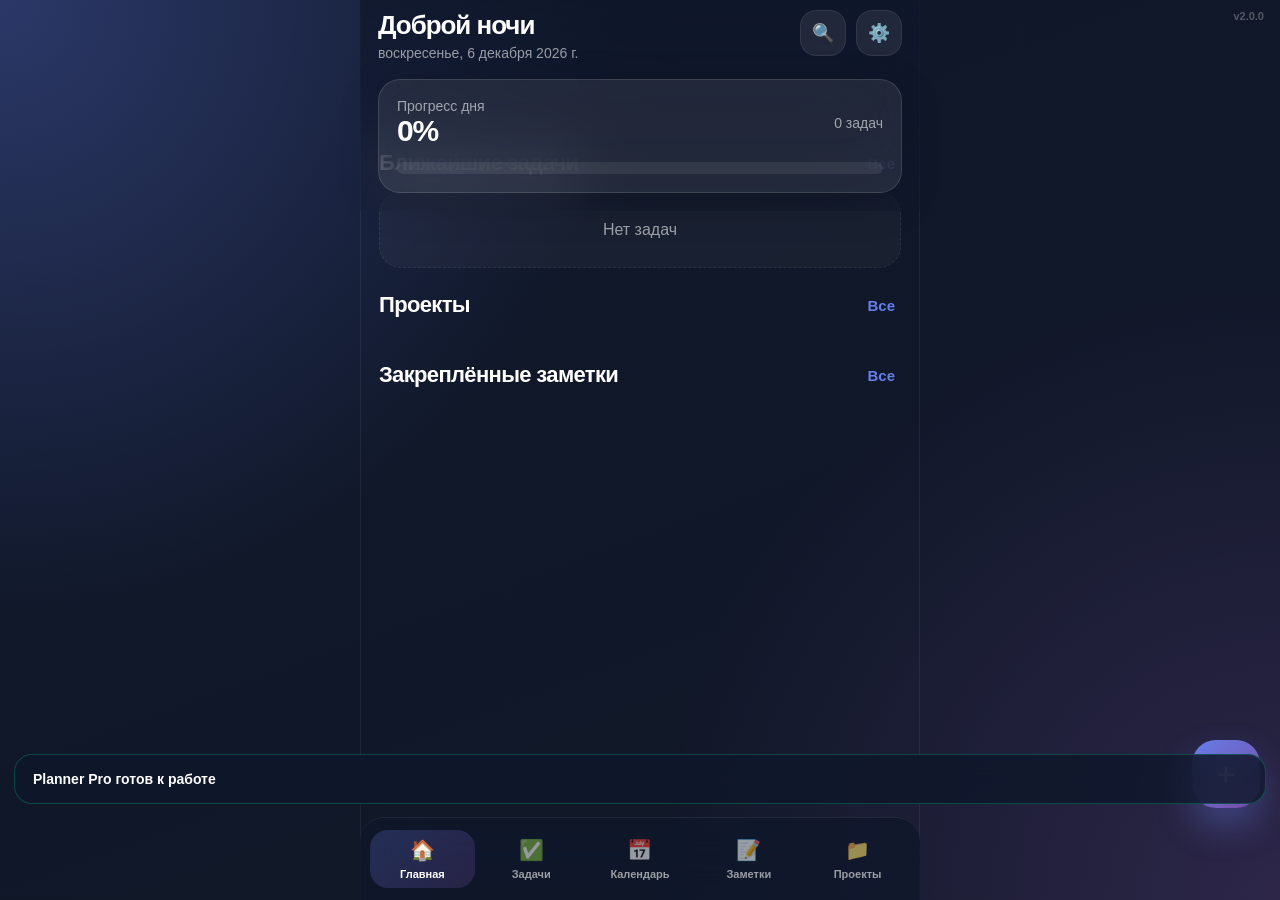
==== commit 9d6a2e34: "Add files via upload" ====
--- a/index.html
+++ b/index.html
@@ -1,641 +1,418 @@
 <!DOCTYPE html>
-<html lang="ru" dir="ltr">
+<html lang="ru">
 <head>
   <meta charset="UTF-8">
-  <meta name="viewport" content="width=device-width, initial-scale=1, viewport-fit=cover, user-scalable=no">
-  <meta name="theme-color" content="#667eea" media="(prefers-color-scheme: light)">
-  <meta name="theme-color" content="#1a1a2e" media="(prefers-color-scheme: dark)">
+
+  <!-- iOS SAFE AREA -->
+  <meta
+    name="viewport"
+    content="width=device-width,initial-scale=1,viewport-fit=cover,user-scalable=no"
+  >
+
+  <title>Planner Pro</title>
+
+  <meta
+    name="description"
+    content="Современный офлайн планировщик задач, заметок и проектов"
+  >
+
+  <meta name="theme-color" content="#667eea">
+
+  <!-- iOS PWA -->
   <meta name="apple-mobile-web-app-capable" content="yes">
   <meta name="apple-mobile-web-app-status-bar-style" content="black-translucent">
   <meta name="apple-mobile-web-app-title" content="Planner Pro">
+
+  <!-- Android -->
   <meta name="mobile-web-app-capable" content="yes">
-  <meta name="application-name" content="Planner Pro">
-  <meta name="msapplication-TileColor" content="#667eea">
-  <meta name="msapplication-TileImage" content="icon-144.png">
-  <meta name="description" content="Планировщик задач и заметок с офлайн-работой">
-  <title>Planner Pro</title>
-  <link rel="manifest" href="manifest.json">
-  <link rel="apple-touch-icon" href="apple-touch-icon.png">
-  <link rel="icon" type="image/png" sizes="96x96" href="icon-96.png">
-  <link rel="stylesheet" href="styles.css">
+
+  <!-- Icons -->
+  <link rel="manifest" href="./manifest.json">
+
+  <link rel="apple-touch-icon" href="./apple-touch-icon.png">
+
+  <link rel="icon" type="image/png" sizes="96x96" href="./icon-96.png">
+
+  <!-- Styles -->
+  <link rel="stylesheet" href="./styles.css">
+
+  <!-- Prevent automatic darkening on iOS -->
+  <meta name="color-scheme" content="light dark">
 </head>
-<body>
-  <!-- Splash Screen -->
-  <div id="splash-screen">
-    <div class="splash-logo">
-      <svg viewBox="0 0 64 64" width="80" height="80">
-        <rect x="8" y="12" width="48" height="40" rx="6" fill="none" stroke="currentColor" stroke-width="4"/>
-        <line x1="20" y1="24" x2="44" y2="24" stroke="currentColor" stroke-width="3" stroke-linecap="round"/>
-        <line x1="20" y1="32" x2="36" y2="32" stroke="currentColor" stroke-width="3" stroke-linecap="round"/>
-        <line x1="20" y1="40" x2="32" y2="40" stroke="currentColor" stroke-width="3" stroke-linecap="round"/>
-        <circle cx="48" cy="16" r="10" fill="currentColor" opacity="0.15"/>
-        <path d="M44 16l3 3 6-6" stroke="currentColor" stroke-width="2.5" fill="none" stroke-linecap="round" stroke-linejoin="round"/>
-      </svg>
-    </div>
-    <div class="splash-title">Planner Pro</div>
-    <div class="splash-loader">
-      <div class="splash-spinner"></div>
-    </div>
-  </div>
-
-  <!-- Main App -->
-  <div id="app" class="hidden">
-    <!-- Header -->
-    <header id="app-header">
-      <div class="header-content">
-        <h1 id="page-title">Главная</h1>
-        <button id="header-search-btn" class="icon-btn" aria-label="Поиск">
-          <svg viewBox="0 0 24 24" width="24" height="24" fill="none" stroke="currentColor" stroke-width="2" stroke-linecap="round" stroke-linejoin="round"><circle cx="11" cy="11" r="8"/><line x1="21" y1="21" x2="16.65" y2="16.65"/></svg>
-        </button>
+
+<body data-theme="dark" data-accent="ocean">
+
+  <!-- APP BACKGROUND -->
+  <div class="app-bg"></div>
+
+  <!-- APP -->
+  <div class="app-shell">
+
+    <!-- HEADER -->
+    <header class="app-header">
+
+      <div class="header-top">
+
+        <div class="header-info">
+          <h1 id="welcome-greeting">
+            Добрый вечер
+          </h1>
+
+          <div id="welcome-date" class="header-date">
+            —
+          </div>
+        </div>
+
+        <div class="header-actions">
+
+          <button
+            class="icon-btn"
+            id="search-open-btn"
+            aria-label="Поиск"
+          >
+            🔍
+          </button>
+
+          <button
+            class="icon-btn"
+            id="settings-open-btn"
+            aria-label="Настройки"
+          >
+            ⚙️
+          </button>
+
+        </div>
+
       </div>
+
+      <!-- DASHBOARD PROGRESS -->
+      <section class="dashboard-progress glass-card">
+
+        <div class="dashboard-progress-top">
+
+          <div>
+            <div class="dashboard-progress-label">
+              Прогресс дня
+            </div>
+
+            <div
+              class="dashboard-progress-value"
+              id="day-progress-value"
+            >
+              0%
+            </div>
+          </div>
+
+          <div
+            class="dashboard-progress-count"
+            id="today-count"
+          >
+            0 задач
+          </div>
+
+        </div>
+
+        <div class="progress-bar">
+          <div
+            class="progress-fill"
+            id="day-progress-fill"
+          ></div>
+        </div>
+
+      </section>
+
     </header>
 
-    <!-- Content Area -->
-    <main id="main-content">
-      <!-- Dashboard -->
-      <section id="view-dashboard" class="view active">
-        <div class="dashboard-welcome">
-          <div class="welcome-greeting" id="welcome-greeting">Добрый день!</div>
-          <div class="welcome-date" id="welcome-date">10 мая 2026</div>
-        </div>
-        <div class="dashboard-progress card">
-          <div class="progress-header">
-            <span class="progress-label">Прогресс дня</span>
-            <span class="progress-value" id="day-progress-value">0%</span>
-          </div>
-          <div class="progress-bar">
-            <div class="progress-fill" id="day-progress-fill" style="width:0%"></div>
-          </div>
-        </div>
-        <div class="dashboard-section">
-          <h2 class="section-title">Задачи на ближайшие дни <span class="badge" id="today-count">0</span></h2>
-          <div class="task-list" id="dashboard-today-tasks"></div>
-          <div class="empty-state hidden" id="dashboard-today-empty">
-            <svg viewBox="0 0 24 24" width="48" height="48" fill="none" stroke="currentColor" stroke-width="1.5"><circle cx="12" cy="12" r="10"/><path d="M8 12l2.5 2.5L16 9"/></svg>
-            <p>Задач поблизости нет. Отличный момент!</p>
-          </div>
-        </div>
-        <div class="dashboard-section hidden" id="dashboard-overdue-section">
-          <h2 class="section-title overdue-title">Просроченные <span class="badge badge-danger" id="overdue-count">0</span></h2>
-          <div class="task-list" id="dashboard-overdue-tasks"></div>
-        </div>
-        <div class="dashboard-section">
-          <h2 class="section-title">Закреплённые заметки</h2>
-          <div class="notes-grid" id="dashboard-pinned-notes"></div>
-          <div class="empty-state hidden" id="dashboard-pinned-empty">
-            <svg viewBox="0 0 24 24" width="48" height="48" fill="none" stroke="currentColor" stroke-width="1.5"><path d="M14 2H6a2 2 0 00-2 2v16a2 2 0 002 2h12a2 2 0 002-2V8z"/><polyline points="14 2 14 8 20 8"/></svg>
-            <p>Нет закреплённых заметок</p>
-          </div>
-        </div>
-        <div class="dashboard-section">
-          <h2 class="section-title">Проекты</h2>
-          <div class="projects-list" id="dashboard-recent-projects"></div>
-          <div class="empty-state hidden" id="dashboard-projects-empty">
-            <svg viewBox="0 0 24 24" width="48" height="48" fill="none" stroke="currentColor" stroke-width="1.5"><path d="M22 19a2 2 0 01-2 2H4a2 2 0 01-2-2V5a2 2 0 012-2h5l2 3h9a2 2 0 012 2z"/></svg>
-            <p>Нет проектов. Создайте первый!</p>
-          </div>
-        </div>
-      </section>
-
-      <!-- Tasks -->
-      <section id="view-tasks" class="view">
-        <div class="tabs">
-          <button class="tab active" data-tab="all">Все</button>
-          <button class="tab" data-tab="today">Сегодня</button>
-          <button class="tab" data-tab="upcoming">Предстоящие</button>
-          <button class="tab" data-tab="someday">Когда-нибудь</button>
-        </div>
-        <div class="tab-content active" id="tab-all">
-          <div class="task-list" id="all-tasks"></div>
-          <div class="empty-state" id="all-empty">
-            <svg viewBox="0 0 24 24" width="48" height="48" fill="none" stroke="currentColor" stroke-width="1.5"><path d="M22 11.08V12a10 10 0 11-5.93-9.14"/><polyline points="22 4 12 14.01 9 11.01"/></svg>
-            <p>Нет активных задач</p>
-          </div>
-        </div>
-        <div class="tab-content" id="tab-today">
-          <div class="task-list" id="today-tasks"></div>
-          <div class="empty-state hidden" id="today-empty">
-            <svg viewBox="0 0 24 24" width="48" height="48" fill="none" stroke="currentColor" stroke-width="1.5"><circle cx="12" cy="12" r="10"/><path d="M8 12l2.5 2.5L16 9"/></svg>
-            <p>На сегодня задач нет!</p>
-          </div>
-        </div>
-        <div class="tab-content" id="tab-upcoming">
-          <div class="task-list" id="upcoming-tasks"></div>
-          <div class="empty-state hidden" id="upcoming-empty">
-            <svg viewBox="0 0 24 24" width="48" height="48" fill="none" stroke="currentColor" stroke-width="1.5"><rect x="3" y="4" width="18" height="18" rx="2"/><line x1="16" y1="2" x2="16" y2="6"/><line x1="8" y1="2" x2="8" y2="6"/><line x1="3" y1="10" x2="21" y2="10"/></svg>
-            <p>Нет предстоящих задач</p>
-          </div>
-        </div>
-        <div class="tab-content" id="tab-someday">
-          <div class="task-list" id="someday-tasks"></div>
-          <div class="empty-state hidden" id="someday-empty">
-            <svg viewBox="0 0 24 24" width="48" height="48" fill="none" stroke="currentColor" stroke-width="1.5"><path d="M12 22c5.523 0 10-4.477 10-10S17.523 2 12 2 2 6.477 2 12s4.477 10 10 10z"/><path d="M12 6v6l4 2"/></svg>
-            <p>Нет задач без даты</p>
-          </div>
-        </div>
-      </section>
-     
-  <!-- Calendar -->
-  <section id="view-calendar" class="view">
-    <div class="calendar-header">
-      <button id="cal-prev" class="icon-btn" aria-label="Предыдущий месяц">
-        <svg viewBox="0 0 24 24" width="20" height="20" fill="none" stroke="currentColor" stroke-width="2" stroke-linecap="round" stroke-linejoin="round"><polyline points="15 18 9 12 15 6"/></svg>
-      </button>
-      <h2 id="cal-month-year">Май 2026</h2>
-      <button id="cal-next" class="icon-btn" aria-label="Следующий месяц">
-        <svg viewBox="0 0 24 24" width="20" height="20" fill="none" stroke="currentColor" stroke-width="2" stroke-linecap="round" stroke-linejoin="round"><polyline points="9 18 15 12 9 6"/></svg>
-      </button>
-      <button id="cal-today" class="btn btn-sm">Сегодня</button>
-    </div>
-    <div class="calendar-grid" id="calendar-grid"></div>
-  </section>
-
-  <!-- Notes -->
-  <section id="view-notes" class="view">
-    <div class="notes-search" style="margin-bottom: 16px;">
-      <input type="text" id="notes-search-input" placeholder="Поиск по заметкам..." class="search-input" style="width:100%;">
-    </div>
-    <div class="notes-grid" id="notes-grid"></div>
-    <div class="empty-state hidden" id="notes-empty">
-      <svg viewBox="0 0 24 24" width="48" height="48" fill="none" stroke="currentColor" stroke-width="1.5"><path d="M14 2H6a2 2 0 00-2 2v16a2 2 0 002 2h12a2 2 0 002-2V8z"/><polyline points="14 2 14 8 20 8"/></svg>
-      <p>Нет заметок. Создайте первую!</p>
-    </div>
-  </section>
-
-  <!-- Projects -->
-  <section id="view-projects" class="view">
-    <div class="projects-list" id="projects-list"></div>
-    <div class="empty-state hidden" id="projects-empty">
-      <svg viewBox="0 0 24 24" width="48" height="48" fill="none" stroke="currentColor" stroke-width="1.5"><path d="M22 19a2 2 0 01-2 2H4a2 2 0 01-2-2V5a2 2 0 012-2h5l2 3h9a2 2 0 012 2z"/></svg>
-      <p>Нет проектов. Создайте первый!</p>
-    </div>
-  </section>
-
-  <!-- Stats -->
-  <section id="view-stats" class="view">
-    <div class="stats-grid">
-      <div class="stat-card card">
-        <div class="stat-value" id="stat-completed-today">0</div>
-        <div class="stat-label">Выполнено сегодня</div>
-      </div>
-      <div class="stat-card card">
-        <div class="stat-value" id="stat-completed-week">0</div>
-        <div class="stat-label">За неделю</div>
-      </div>
-      <div class="stat-card card">
-        <div class="stat-value" id="stat-completed-month">0</div>
-        <div class="stat-label">За месяц</div>
-      </div>
-      <div class="stat-card card">
-        <div class="stat-value" id="stat-total-active">0</div>
-        <div class="stat-label">Активных задач</div>
-      </div>
-    </div>
-    <div class="stats-section card">
-      <h3 class="stats-title">Продуктивность (30 дней)</h3>
-      <div class="heatmap" id="stats-heatmap"></div>
-    </div>
-    <div class="stats-section card">
-      <h3 class="stats-title">По проектам</h3>
-      <div class="chart-bars" id="stats-projects-chart"></div>
-    </div>
-    <div class="stats-section card">
-      <h3 class="stats-title">По приоритетам</h3>
-      <div class="chart-bars" id="stats-priority-chart"></div>
-    </div>
-  </section>
-
-  <!-- Archive -->
-  <section id="view-archive" class="view">
-    <div class="tabs">
-      <button class="tab active" data-tab="completed">Выполненные</button>
-      <button class="tab" data-tab="trash">Корзина</button>
-    </div>
-    <div class="tab-content active" id="tab-completed">
-      <div class="task-list" id="completed-tasks"></div>
-      <div class="empty-state" id="completed-empty">
-        <svg viewBox="0 0 24 24" width="48" height="48" fill="none" stroke="currentColor" stroke-width="1.5"><circle cx="12" cy="12" r="10"/><path d="M8 12l2.5 2.5L16 9"/></svg>
-        <p>Нет выполненных задач</p>
-      </div>
-    </div>
-    <div class="tab-content" id="tab-trash">
-      <div class="trash-actions">
-        <button id="clear-trash-btn" class="btn btn-danger btn-block">Очистить корзину</button>
-      </div>
-      <div class="task-list" id="trash-tasks"></div>
-      <div class="empty-state hidden" id="trash-empty">
-        <svg viewBox="0 0 24 24" width="48" height="48" fill="none" stroke="currentColor" stroke-width="1.5"><polyline points="3 6 5 6 21 6"/><path d="M19 6v14a2 2 0 01-2 2H7a2 2 0 01-2-2V6m3 0V4a2 2 0 012-2h4a2 2 0 012 2v2"/></svg>
-        <p>Корзина пуста</p>
-      </div>
-    </div>
-  </section>
-
-  <!-- Search -->
-  <section id="view-search" class="view">
-    <div class="search-header">
-      <input type="text" id="search-input" placeholder="Поиск..." class="search-input" autofocus>
-      <button id="search-close" class="icon-btn" aria-label="Закрыть">
-        <svg viewBox="0 0 24 24" width="24" height="24" fill="none" stroke="currentColor" stroke-width="2" stroke-linecap="round" stroke-linejoin="round"><line x1="18" y1="6" x2="6" y2="18"/><line x1="6" y1="6" x2="18" y2="18"/></svg>
-      </button>
-    </div>
-    <div class="search-filters">
-      <label class="filter-chip"><input type="checkbox" id="filter-tasks" checked><span>Задачи</span></label>
-      <label class="filter-chip"><input type="checkbox" id="filter-notes" checked><span>Заметки</span></label>
-      <label class="filter-chip"><input type="checkbox" id="filter-projects"><span>Проекты</span></label>
-    </div>
-    <div class="search-history" id="search-history">
-      <h3 class="search-history-title">История поиска</h3>
-      <div id="search-history-list"></div>
-    </div>
-    <div class="search-results" id="search-results"></div>
-  </section>
-
-  <!-- Settings -->
-  <section id="view-settings" class="view">
-    <div class="settings-group">
-      <h3 class="settings-group-title">Внешний вид</h3>
-      <div class="setting-item">
-        <span class="setting-label">Тема</span>
-        <div class="segmented-control">
-          <button class="segment active" data-theme="light">Светлая</button>
-          <button class="segment" data-theme="dark">Тёмная</button>
-        </div>
-      </div>
-      <div class="setting-item">
-        <span class="setting-label">Цветовая схема</span>
-        <div class="theme-options">
-          <button class="theme-option active" data-scheme="ocean" title="Океан" style="--theme-preview: linear-gradient(135deg,#667eea,#764ba2)"></button>
-          <button class="theme-option" data-scheme="sunset" title="Закат" style="--theme-preview: linear-gradient(135deg,#fa709a,#fee140)"></button>
-          <button class="theme-option" data-scheme="forest" title="Лес" style="--theme-preview: linear-gradient(135deg,#11998e,#38ef7d)"></button>
-          <button class="theme-option" data-scheme="neon" title="Неон" style="--theme-preview: linear-gradient(135deg,#b721ff,#21d4fd)"></button>
-        </div>
-      </div>
-      <div class="setting-item">
-        <span class="setting-label">Задачи на главной / предстоящие</span>
-        <select id="days-range-select" class="input" style="width:auto; min-width:80px;">
-          <option value="2">2 дня</option>
-          <option value="3">3 дня</option>
-          <option value="4">4 дня</option>
-          <option value="5">5 дней</option>
-          <option value="6">6 дней</option>
-          <option value="7">7 дней</option>
-        </select>
-      </div>
-    </div>
-    <div class="settings-group">
-      <h3 class="settings-group-title">Данные</h3>
-      <button id="export-btn" class="setting-btn">
-        <svg viewBox="0 0 24 24" width="20" height="20" fill="none" stroke="currentColor" stroke-width="2"><path d="M21 15v4a2 2 0 01-2 2H5a2 2 0 01-2-2v-4"/><polyline points="7 10 12 15 17 10"/><line x1="12" y1="15" x2="12" y2="3"/></svg>
-        Экспорт данных
-      </button>
-      <button id="import-btn" class="setting-btn">
-        <svg viewBox="0 0 24 24" width="20" height="20" fill="none" stroke="currentColor" stroke-width="2"><path d="M21 15v4a2 2 0 01-2 2H5a2 2 0 01-2-2v-4"/><polyline points="17 8 12 3 7 8"/><line x1="12" y1="3" x2="12" y2="15"/></svg>
-        Импорт данных
-      </button>
-      <input type="file" id="import-file" accept=".json" class="hidden">
-      <button id="clear-data-btn" class="setting-btn setting-btn-danger">
-        <svg viewBox="0 0 24 24" width="20" height="20" fill="none" stroke="currentColor" stroke-width="2"><polyline points="3 6 5 6 21 6"/><path d="M19 6v14a2 2 0 01-2 2H7a2 2 0 01-2-2V6m3 0V4a2 2 0 012-2h4a2 2 0 012 2v2"/></svg>
-        Очистить все данные
-      </button>
-    </div>
-    <div class="settings-group">
-      <h3 class="settings-group-title">О приложении</h3>
-      <div class="about-info">
-        <p><strong>Planner Pro</strong></p>
-        <p>Версия: <span id="app-version-display">v1.0</span></p>
-        <p>Планировщик задач и заметок с офлайн-работой</p>
-        <a href="https://github.com/Maarkevich/PlannerPro" target="_blank" rel="noopener">GitHub →</a>
-      </div>
-    </div>
-  </section>
-</main>
-
-    <!-- Bottom Navigation (mobile) -->
-    <nav id="bottom-nav" class="bottom-nav">
-      <button class="nav-item active" data-view="dashboard" aria-label="Главная">
-        <svg viewBox="0 0 24 24" width="24" height="24" fill="none" stroke="currentColor" stroke-width="2" stroke-linecap="round" stroke-linejoin="round"><path d="M3 9l9-7 9 7v11a2 2 0 01-2 2H5a2 2 0 01-2-2z"/><polyline points="9 22 9 12 15 12 15 22"/></svg>
+    <!-- MAIN -->
+    <main id="main-content" class="main-content">
+
+      <!-- DASHBOARD -->
+      <section
+        class="view active"
+        id="view-dashboard"
+      >
+
+        <div class="section-block">
+
+          <div class="section-title-row">
+            <h2>Ближайшие задачи</h2>
+
+            <button
+              class="text-btn"
+              data-view-link="tasks"
+            >
+              Все
+            </button>
+          </div>
+
+          <div
+            id="dashboard-upcoming-tasks"
+            class="task-list"
+          ></div>
+
+          <div
+            id="dashboard-empty"
+            class="empty-state hidden"
+          >
+            Нет задач
+          </div>
+
+        </div>
+
+        <div class="section-block">
+
+          <div class="section-title-row">
+            <h2>Проекты</h2>
+
+            <button
+              class="text-btn"
+              data-view-link="projects"
+            >
+              Все
+            </button>
+          </div>
+
+          <div
+            id="dashboard-projects"
+            class="projects-scroll"
+          ></div>
+
+        </div>
+
+        <div class="section-block">
+
+          <div class="section-title-row">
+            <h2>Закреплённые заметки</h2>
+
+            <button
+              class="text-btn"
+              data-view-link="notes"
+            >
+              Все
+            </button>
+          </div>
+
+          <div
+            id="dashboard-notes"
+            class="notes-grid"
+          ></div>
+
+        </div>
+
+      </section>
+
+      <!-- TASKS -->
+      <section
+        class="view"
+        id="view-tasks"
+      >
+
+        <!-- TASK TABS -->
+        <div
+          class="tabs-scroll"
+          id="tasks-tabs"
+        >
+
+          <button
+            class="tab-btn active"
+            data-tab="all"
+          >
+            Все
+          </button>
+
+          <button
+            class="tab-btn"
+            data-tab="today"
+          >
+            Сегодня
+          </button>
+
+          <button
+            class="tab-btn"
+            data-tab="upcoming"
+          >
+            Предстоящие
+          </button>
+
+          <button
+            class="tab-btn"
+            data-tab="completed"
+          >
+            Выполненные
+          </button>
+
+        </div>
+
+        <!-- TASKS CONTENT -->
+        <div
+          class="tasks-content"
+          id="tasks-content"
+        >
+
+          <div
+            class="task-list"
+            id="tasks-list"
+          ></div>
+
+          <div
+            class="empty-state hidden"
+            id="tasks-empty"
+          >
+            Нет задач
+          </div>
+
+        </div>
+
+      </section>
+
+      <!-- CALENDAR -->
+      <section
+        class="view"
+        id="view-calendar"
+      >
+
+        <div class="glass-card calendar-card">
+
+          <div class="calendar-header">
+
+            <button
+              class="calendar-nav-btn"
+              id="calendar-prev"
+            >
+              ←
+            </button>
+
+            <div
+              class="calendar-title"
+              id="calendar-title"
+            >
+              Май 2026
+            </div>
+
+            <button
+              class="calendar-nav-btn"
+              id="calendar-next"
+            >
+              →
+            </button>
+
+          </div>
+
+          <div
+            class="calendar-grid"
+            id="calendar-grid"
+          ></div>
+
+        </div>
+
+      </section>
+
+      <!-- NOTES -->
+      <section
+        class="view"
+        id="view-notes"
+      >
+
+        <div class="notes-search-wrap">
+
+          <input
+            type="search"
+            id="notes-search"
+            class="glass-input"
+            placeholder="Поиск заметок..."
+            autocomplete="off"
+          >
+
+        </div>
+
+        <div
+          id="notes-list"
+          class="notes-grid"
+        ></div>
+
+      </section>
+
+      <!-- PROJECTS -->
+      <section
+        class="view"
+        id="view-projects"
+      >
+
+        <div
+          class="projects-list"
+          id="projects-list"
+        ></div>
+
+      </section>
+
+    </main>
+
+    <!-- BOTTOM NAV -->
+    <nav class="bottom-nav">
+
+      <button
+        class="bottom-nav-btn active"
+        data-view="dashboard"
+      >
+        <span>🏠</span>
         <span>Главная</span>
       </button>
-      <button class="nav-item" data-view="tasks" aria-label="Задачи">
-        <svg viewBox="0 0 24 24" width="24" height="24" fill="none" stroke="currentColor" stroke-width="2" stroke-linecap="round" stroke-linejoin="round"><path d="M22 11.08V12a10 10 0 11-5.93-9.14"/><polyline points="22 4 12 14.01 9 11.01"/></svg>
+
+      <button
+        class="bottom-nav-btn"
+        data-view="tasks"
+      >
+        <span>✅</span>
         <span>Задачи</span>
       </button>
-      <button class="nav-item" data-view="calendar" aria-label="Календарь">
-        <svg viewBox="0 0 24 24" width="24" height="24" fill="none" stroke="currentColor" stroke-width="2" stroke-linecap="round" stroke-linejoin="round"><rect x="3" y="4" width="18" height="18" rx="2"/><line x1="16" y1="2" x2="16" y2="6"/><line x1="8" y1="2" x2="8" y2="6"/><line x1="3" y1="10" x2="21" y2="10"/></svg>
+
+      <button
+        class="bottom-nav-btn"
+        data-view="calendar"
+      >
+        <span>📅</span>
         <span>Календарь</span>
       </button>
-      <button class="nav-item" data-view="notes" aria-label="Заметки">
-        <svg viewBox="0 0 24 24" width="24" height="24" fill="none" stroke="currentColor" stroke-width="2" stroke-linecap="round" stroke-linejoin="round"><path d="M14 2H6a2 2 0 00-2 2v16a2 2 0 002 2h12a2 2 0 002-2V8z"/><polyline points="14 2 14 8 20 8"/><line x1="16" y1="13" x2="8" y2="13"/><line x1="16" y1="17" x2="8" y2="17"/><polyline points="10 9 9 9 8 9"/></svg>
+
+      <button
+        class="bottom-nav-btn"
+        data-view="notes"
+      >
+        <span>📝</span>
         <span>Заметки</span>
       </button>
-      <button class="nav-item" data-view="settings" aria-label="Меню">
-        <svg viewBox="0 0 24 24" width="24" height="24" fill="none" stroke="currentColor" stroke-width="2" stroke-linecap="round" stroke-linejoin="round"><circle cx="12" cy="12" r="3"/><path d="M19.4 15a1.65 1.65 0 00.33 1.82l.06.06a2 2 0 010 2.83 2 2 0 01-2.83 0l-.06-.06a1.65 1.65 0 00-1.82-.33 1.65 1.65 0 00-1 1.51V21a2 2 0 01-2 2 2 2 0 01-2-2v-.09A1.65 1.65 0 009 19.4a1.65 1.65 0 00-1.82.33l-.06.06a2 2 0 01-2.83 0 2 2 0 010-2.83l.06-.06a1.65 1.65 0 00.33-1.82 1.65 1.65 0 00-1.51-1H3a2 2 0 01-2-2 2 2 0 012-2h.09A1.65 1.65 0 004.6 9a1.65 1.65 0 00-.33-1.82l-.06-.06a2 2 0 010-2.83 2 2 0 012.83 0l.06.06a1.65 1.65 0 001.82.33H9a1.65 1.65 0 001-1.51V3a2 2 0 012-2 2 2 0 012 2v.09a1.65 1.65 0 001 1.51 1.65 1.65 0 001.82-.33l.06-.06a2 2 0 012.83 0 2 2 0 010 2.83l-.06.06a1.65 1.65 0 00-.33 1.82V9a1.65 1.65 0 001.51 1H21a2 2 0 012 2 2 2 0 01-2 2h-.09a1.65 1.65 0 00-1.51 1z"/></svg>
-        <span>Меню</span>
+
+      <button
+        class="bottom-nav-btn"
+        data-view="projects"
+      >
+        <span>📁</span>
+        <span>Проекты</span>
       </button>
+
     </nav>
 
-    <!-- Side Navigation (desktop) -->
-    <aside id="side-nav" class="side-nav hidden">
-      <div class="side-nav-logo">
-        <svg viewBox="0 0 64 64" width="32" height="32">
-          <rect x="8" y="12" width="48" height="40" rx="6" fill="none" stroke="currentColor" stroke-width="4"/>
-          <line x1="20" y1="24" x2="44" y2="24" stroke="currentColor" stroke-width="3" stroke-linecap="round"/>
-          <line x1="20" y1="32" x2="36" y2="32" stroke="currentColor" stroke-width="3" stroke-linecap="round"/>
-          <line x1="20" y1="40" x2="32" y2="40" stroke="currentColor" stroke-width="3" stroke-linecap="round"/>
-          <circle cx="48" cy="16" r="10" fill="currentColor" opacity="0.15"/>
-          <path d="M44 16l3 3 6-6" stroke="currentColor" stroke-width="2.5" fill="none" stroke-linecap="round" stroke-linejoin="round"/>
-        </svg>
-        <span>Planner Pro</span>
-      </div>
-      <nav class="side-nav-links">
-        <button class="side-nav-item active" data-view="dashboard">
-          <svg viewBox="0 0 24 24" width="20" height="20" fill="none" stroke="currentColor" stroke-width="2"><path d="M3 9l9-7 9 7v11a2 2 0 01-2 2H5a2 2 0 01-2-2z"/><polyline points="9 22 9 12 15 12 15 22"/></svg>
-          Главная
-        </button>
-        <button class="side-nav-item" data-view="tasks">
-          <svg viewBox="0 0 24 24" width="20" height="20" fill="none" stroke="currentColor" stroke-width="2"><path d="M22 11.08V12a10 10 0 11-5.93-9.14"/><polyline points="22 4 12 14.01 9 11.01"/></svg>
-          Задачи
-        </button>
-        <button class="side-nav-item" data-view="calendar">
-          <svg viewBox="0 0 24 24" width="20" height="20" fill="none" stroke="currentColor" stroke-width="2"><rect x="3" y="4" width="18" height="18" rx="2"/><line x1="16" y1="2" x2="16" y2="6"/><line x1="8" y1="2" x2="8" y2="6"/><line x1="3" y1="10" x2="21" y2="10"/></svg>
-          Календарь
-        </button>
-        <button class="side-nav-item" data-view="notes">
-          <svg viewBox="0 0 24 24" width="20" height="20" fill="none" stroke="currentColor" stroke-width="2"><path d="M14 2H6a2 2 0 00-2 2v16a2 2 0 002 2h12a2 2 0 002-2V8z"/><polyline points="14 2 14 8 20 8"/><line x1="16" y1="13" x2="8" y2="13"/><line x1="16" y1="17" x2="8" y2="17"/><polyline points="10 9 9 9 8 9"/></svg>
-          Заметки
-        </button>
-        <button class="side-nav-item" data-view="projects">
-          <svg viewBox="0 0 24 24" width="20" height="20" fill="none" stroke="currentColor" stroke-width="2"><path d="M22 19a2 2 0 01-2 2H4a2 2 0 01-2-2V5a2 2 0 012-2h5l2 3h9a2 2 0 012 2z"/></svg>
-          Проекты
-        </button>
-        <button class="side-nav-item" data-view="stats">
-          <svg viewBox="0 0 24 24" width="20" height="20" fill="none" stroke="currentColor" stroke-width="2"><line x1="18" y1="20" x2="18" y2="10"/><line x1="12" y1="20" x2="12" y2="4"/><line x1="6" y1="20" x2="6" y2="14"/></svg>
-          Статистика
-        </button>
-        <button class="side-nav-item" data-view="archive">
-          <svg viewBox="0 0 24 24" width="20" height="20" fill="none" stroke="currentColor" stroke-width="2"><polyline points="21 8 21 21 3 21 3 8"/><rect x="1" y="3" width="22" height="5"/><line x1="10" y1="12" x2="14" y2="12"/></svg>
-          Архив
-        </button>
-        <button class="side-nav-item" data-view="settings">
-          <svg viewBox="0 0 24 24" width="20" height="20" fill="none" stroke="currentColor" stroke-width="2"><circle cx="12" cy="12" r="3"/><path d="M19.4 15a1.65 1.65 0 00.33 1.82l.06.06a2 2 0 010 2.83 2 2 0 01-2.83 0l-.06-.06a1.65 1.65 0 00-1.82-.33 1.65 1.65 0 00-1 1.51V21a2 2 0 01-2 2 2 2 0 01-2-2v-.09A1.65 1.65 0 009 19.4a1.65 1.65 0 00-1.82.33l-.06.06a2 2 0 01-2.83 0 2 2 0 010-2.83l.06-.06a1.65 1.65 0 00.33-1.82 1.65 1.65 0 00-1.51-1H3a2 2 0 01-2-2 2 2 0 012-2h.09A1.65 1.65 0 004.6 9a1.65 1.65 0 00-.33-1.82l-.06-.06a2 2 0 010-2.83 2 2 0 012.83 0l.06.06a1.65 1.65 0 001.82.33H9a1.65 1.65 0 001-1.51V3a2 2 0 012-2 2 2 0 012 2v.09a1.65 1.65 0 001 1.51 1.65 1.65 0 001.82-.33l.06-.06a2 2 0 012.83 0 2 2 0 010 2.83l-.06.06a1.65 1.65 0 00-.33 1.82V9a1.65 1.65 0 001.51 1H21a2 2 0 012 2 2 2 0 01-2 2h-.09a1.65 1.65 0 00-1.51 1z"/></svg>
-          Настройки
-        </button>
-      </nav>
-    </aside>
-
     <!-- FAB -->
-    <button id="fab" class="fab" aria-label="Создать">
-      <svg viewBox="0 0 24 24" width="28" height="28" fill="none" stroke="currentColor" stroke-width="2" stroke-linecap="round" stroke-linejoin="round"><line x1="12" y1="5" x2="12" y2="19"/><line x1="5" y1="12" x2="19" y2="12"/></svg>
+    <button
+      class="fab"
+      id="fab"
+      aria-label="Создать"
+    >
+      +
     </button>
 
-    <!-- FAB Menu -->
-    <div id="fab-menu" class="fab-menu hidden">
-      <button class="fab-menu-item" data-action="task">
-        <span class="fab-menu-icon">✓</span>
-        <span>Задачу</span>
-      </button>
-      <button class="fab-menu-item" data-action="note">
-        <span class="fab-menu-icon">📝</span>
-        <span>Заметку</span>
-      </button>
-      <button class="fab-menu-item" data-action="project">
-        <span class="fab-menu-icon">📁</span>
-        <span>Проект</span>
-      </button>
-    </div>
-
-    <!-- Task Modal -->
-    <div id="task-modal" class="modal">
-      <div class="modal-overlay"></div>
-      <div class="modal-content">
-        <div class="modal-header">
-          <h2 id="task-modal-title">Новая задача</h2>
-          <button class="modal-close" aria-label="Закрыть">
-            <svg viewBox="0 0 24 24" width="24" height="24" fill="none" stroke="currentColor" stroke-width="2"><line x1="18" y1="6" x2="6" y2="18"/><line x1="6" y1="6" x2="18" y2="18"/></svg>
-          </button>
-        </div>
-        <div class="modal-body">
-          <input type="text" id="task-title" placeholder="Название задачи" class="input input-lg">
-          <textarea id="task-desc" placeholder="Описание" class="input" rows="3"></textarea>
-          <div class="form-row">
-            <label>Проект</label>
-            <select id="task-project" class="input"></select>
-          </div>
-          <div class="form-row">
-            <label>Приоритет</label>
-            <div class="priority-selector">
-              <button class="priority-btn" data-priority="high">🔴 Высокий</button>
-              <button class="priority-btn active" data-priority="medium">🟡 Средний</button>
-              <button class="priority-btn" data-priority="low">🟢 Низкий</button>
-            </div>
-          </div>
-          <div class="form-row">
-            <label>Дата</label>
-            <input type="date" id="task-date" class="input">
-          </div>
-          <div class="form-row form-row-2col">
-            <div>
-              <label>Время начала</label>
-              <input type="time" id="task-start-time" class="input">
-            </div>
-            <div>
-              <label>Время окончания</label>
-              <input type="time" id="task-end-time" class="input">
-            </div>
-          </div>
-          <div class="form-row">
-            <label>Повторение</label>
-            <select id="task-repeat" class="input">
-              <option value="none">Нет</option>
-              <option value="daily">Ежедневно</option>
-              <option value="weekly">Еженедельно</option>
-              <option value="monthly">Ежемесячно</option>
-            </select>
-          </div>
-          <div class="form-row">
-            <label>Подзадачи</label>
-            <div id="task-subtasks" class="subtasks-list"></div>
-            <div class="subtask-add">
-              <input type="text" id="subtask-input" placeholder="Новая подзадача" class="input">
-              <button id="subtask-add-btn" class="btn btn-sm">Добавить</button>
-            </div>
-          </div>
-          <div class="form-row">
-            <label>Теги</label>
-            <div id="task-tags" class="tags-container"></div>
-            <div class="tag-add">
-              <input type="text" id="tag-input" placeholder="Новый тег" class="input">
-              <button id="tag-add-btn" class="btn btn-sm">Добавить</button>
-            </div>
-          </div>
-        </div>
-        <div class="modal-footer">
-          <button id="task-delete-btn" class="btn btn-danger hidden">Удалить</button>
-          <button id="task-save-btn" class="btn btn-primary">Сохранить</button>
-        </div>
-      </div>
-    </div>
-
-    <!-- Note Modal -->
-    <div id="note-modal" class="modal">
-      <div class="modal-overlay"></div>
-      <div class="modal-content modal-content-lg">
-        <div class="modal-header">
-          <h2 id="note-modal-title">Новая заметка</h2>
-          <div class="modal-actions">
-            <button id="note-pin-btn" class="icon-btn" aria-label="Закрепить">
-              <svg viewBox="0 0 24 24" width="20" height="20" fill="none" stroke="currentColor" stroke-width="2"><path d="M21 10c0 7-9 13-9 13s-9-6-9-13a9 9 0 0118 0z"/><circle cx="12" cy="10" r="3"/></svg>
-            </button>
-            <button id="note-fav-btn" class="icon-btn" aria-label="Избранное">
-              <svg viewBox="0 0 24 24" width="20" height="20" fill="none" stroke="currentColor" stroke-width="2"><polygon points="12 2 15.09 8.26 22 9.27 17 14.14 18.18 21.02 12 17.77 5.82 21.02 7 14.14 2 9.27 8.91 8.26 12 2"/></svg>
-            </button>
-            <button class="modal-close" aria-label="Закрыть">
-              <svg viewBox="0 0 24 24" width="24" height="24" fill="none" stroke="currentColor" stroke-width="2"><line x1="18" y1="6" x2="6" y2="18"/><line x1="6" y1="6" x2="18" y2="18"/></svg>
-            </button>
-          </div>
-        </div>
-        <div class="modal-body">
-          <input type="text" id="note-title" placeholder="Заголовок" class="input input-lg">
-          <div class="rich-editor-toolbar">
-            <button data-cmd="h1" class="toolbar-btn" title="Заголовок">H1</button>
-            <button data-cmd="h2" class="toolbar-btn" title="Подзаголовок">H2</button>
-            <button data-cmd="bold" class="toolbar-btn" title="Жирный"><b>B</b></button>
-            <button data-cmd="italic" class="toolbar-btn" title="Курсив"><i>I</i></button>
-            <button data-cmd="strike" class="toolbar-btn" title="Зачёркнутый"><s>S</s></button>
-            <button data-cmd="ul" class="toolbar-btn" title="Маркированный список">•</button>
-            <button data-cmd="ol" class="toolbar-btn" title="Нумерованный список">1.</button>
-            <button data-cmd="check" class="toolbar-btn" title="Чекбокс">☑</button>
-            <button data-cmd="quote" class="toolbar-btn" title="Цитата">"</button>
-            <button data-cmd="hr" class="toolbar-btn" title="Разделитель">—</button>
-          </div>
-          <div id="note-editor" class="rich-editor" contenteditable="true" placeholder="Начните писать..."></div>
-          <div class="form-row">
-            <label>Проект</label>
-            <select id="note-project" class="input"></select>
-          </div>
-          <div class="form-row">
-            <label>Теги</label>
-            <div id="note-tags" class="tags-container"></div>
-            <div class="tag-add">
-              <input type="text" id="note-tag-input" placeholder="Новый тег" class="input">
-              <button id="note-tag-add-btn" class="btn btn-sm">Добавить</button>
-            </div>
-          </div>
-        </div>
-        <div class="modal-footer">
-          <button id="note-delete-btn" class="btn btn-danger hidden">Удалить</button>
-          <button id="note-save-btn" class="btn btn-primary">Сохранить</button>
-        </div>
-      </div>
-    </div>
-
-    <!-- Project Modal -->
-    <div id="project-modal" class="modal">
-      <div class="modal-overlay"></div>
-      <div class="modal-content">
-        <div class="modal-header">
-          <h2 id="project-modal-title">Новый проект</h2>
-          <button class="modal-close" aria-label="Закрыть">
-            <svg viewBox="0 0 24 24" width="24" height="24" fill="none" stroke="currentColor" stroke-width="2"><line x1="18" y1="6" x2="6" y2="18"/><line x1="6" y1="6" x2="18" y2="18"/></svg>
-          </button>
-        </div>
-        <div class="modal-body">
-          <input type="text" id="project-name" placeholder="Название проекта" class="input input-lg">
-          <textarea id="project-desc" placeholder="Описание" class="input" rows="2"></textarea>
-          <div class="form-row">
-            <label>Иконка</label>
-            <input type="text" id="project-icon" placeholder="Emoji, например 📁" class="input" maxlength="2">
-          </div>
-          <div class="form-row">
-            <label>Цвет</label>
-            <div class="color-picker">
-              <button class="color-option active" data-color="#667eea" style="background:#667eea"></button>
-              <button class="color-option" data-color="#fa709a" style="background:#fa709a"></button>
-              <button class="color-option" data-color="#11998e" style="background:#11998e"></button>
-              <button class="color-option" data-color="#b721ff" style="background:#b721ff"></button>
-              <button class="color-option" data-color="#ff6b6b" style="background:#ff6b6b"></button>
-              <button class="color-option" data-color="#feca57" style="background:#feca57"></button>
-              <button class="color-option" data-color="#48dbfb" style="background:#48dbfb"></button>
-              <button class="color-option" data-color="#1dd1a1" style="background:#1dd1a1"></button>
-            </div>
-          </div>
-        </div>
-        <div class="modal-footer">
-          <button id="project-delete-btn" class="btn btn-danger hidden">Удалить</button>
-          <button id="project-save-btn" class="btn btn-primary">Сохранить</button>
-        </div>
-      </div>
-    </div>
-
-    <!-- Day Bottom Sheet -->
-    <div id="day-sheet" class="bottom-sheet">
-      <div class="sheet-overlay"></div>
-      <div class="sheet-content">
-        <div class="sheet-handle"></div>
-        <div class="sheet-header">
-          <h3 id="day-sheet-title">10 мая 2026</h3>
-          <button class="sheet-close" aria-label="Закрыть">
-            <svg viewBox="0 0 24 24" width="24" height="24" fill="none" stroke="currentColor" stroke-width="2"><line x1="18" y1="6" x2="6" y2="18"/><line x1="6" y1="6" x2="18" y2="18"/></svg>
-          </button>
-        </div>
-        <div class="sheet-body">
-          <div class="task-list" id="day-sheet-tasks"></div>
-          <div class="empty-state hidden" id="day-sheet-empty">
-            <p>Нет задач на этот день</p>
-          </div>
-          <button id="day-sheet-add-btn" class="btn btn-primary btn-block">Добавить задачу</button>
-        </div>
-      </div>
-    </div>
-
-    <!-- Confirm Dialog -->
-    <div id="confirm-dialog" class="modal modal-sm">
-      <div class="modal-overlay"></div>
-      <div class="modal-content">
-        <div class="modal-body text-center">
-          <p id="confirm-message">Вы уверены?</p>
-        </div>
-        <div class="modal-footer modal-footer-center">
-          <button id="confirm-cancel" class="btn">Отмена</button>
-          <button id="confirm-ok" class="btn btn-primary">OK</button>
-        </div>
-      </div>
-    </div>
-
-    <!-- Install Banner -->
-    <div id="install-banner" class="install-banner hidden">
-      <div class="install-banner-content">
-        <div class="install-banner-icon">
-          <svg viewBox="0 0 64 64" width="40" height="40">
-            <rect x="8" y="12" width="48" height="40" rx="6" fill="none" stroke="currentColor" stroke-width="4"/>
-            <line x1="20" y1="24" x2="44" y2="24" stroke="currentColor" stroke-width="3" stroke-linecap="round"/>
-            <line x1="20" y1="32" x2="36" y2="32" stroke="currentColor" stroke-width="3" stroke-linecap="round"/>
-            <line x1="20" y1="40" x2="32" y2="40" stroke="currentColor" stroke-width="3" stroke-linecap="round"/>
-            <circle cx="48" cy="16" r="10" fill="currentColor" opacity="0.15"/>
-            <path d="M44 16l3 3 6-6" stroke="currentColor" stroke-width="2.5" fill="none" stroke-linecap="round" stroke-linejoin="round"/>
-          </svg>
-        </div>
-        <div class="install-banner-text">
-          <strong>Planner Pro</strong>
-          <span>Установите для быстрого доступа</span>
-        </div>
-        <button id="install-btn" class="btn btn-primary btn-sm">Установить</button>
-        <button id="install-dismiss" class="icon-btn" aria-label="Закрыть">
-          <svg viewBox="0 0 24 24" width="18" height="18" fill="none" stroke="currentColor" stroke-width="2"><line x1="18" y1="6" x2="6" y2="18"/><line x1="6" y1="6" x2="18" y2="18"/></svg>
-        </button>
-      </div>
-    </div>
-
-    <!-- Toast Container -->
-    <div id="toast-container" class="toast-container"></div>
-
-    <!-- Update Toast -->
-    <div id="update-toast" class="update-toast hidden">
-      <span>Доступно обновление</span>
-      <button id="update-btn" class="btn btn-primary btn-sm">Обновить</button>
-    </div>
+    <!-- TOASTS -->
+    <div id="toast-container"></div>
+
   </div>
 
-  <script src="app.js"></script>
+  <!-- APP VERSION -->
+  <div class="app-version">
+    v2.0.0
+  </div>
+
+  <!-- APP -->
+  <script type="module" src="./app.js"></script>
+
 </body>
 </html>
--- a/styles.css
+++ b/styles.css
@@ -1,1032 +1,2092 @@
-/* ===== Planner Pro v2.1 — Styles (Glass UI) ===== */
-
-/* ----- CSS Variables ----- */
-:root {
-  /* Ocean (default) */
-  --gradient-start: #667eea;
-  --gradient-end: #764ba2;
-  --accent: #4facfe;
-  --accent-rgb: 79, 172, 254;
-  
-  /* Base colors */
-  --bg: #f0f2f8;
-  --surface: rgba(255,255,255,0.72);
-  --surface-2: rgba(255,255,255,0.48);
-  --text: #1a1a2e;
-  --text-2: #6b7280;
-  --text-3: #9ca3af;
-  --border: rgba(0,0,0,0.06);
-  --shadow: 0 8px 32px rgba(0,0,0,0.06);
-  --shadow-lg: 0 16px 48px rgba(0,0,0,0.10);
-  
-  /* Priority */
-  --priority-high: #ef4444;
-  --priority-medium: #f59e0b;
-  --priority-low: #10b981;
-  
-  /* Status */
-  --danger: #ef4444;
-  --success: #10b981;
-  
-  /* Layout */
-  --header-h: 64px;
-  --bottom-nav-h: 72px;
-  --side-nav-w: 260px;
-  --radius: 22px;
-  --radius-sm: 16px;
-  --radius-xs: 12px;
-  
-  /* Animation */
-  --transition: 0.3s cubic-bezier(0.4, 0, 0.2, 1);
-  
-  /* Backdrop */
-  --backdrop-blur: saturate(180%) blur(20px);
-  --backdrop-blur-strong: saturate(200%) blur(30px);
-}
-
-/* Dark theme */
-[data-theme="dark"] {
-  --bg: #0f0f1a;
-  --surface: rgba(30,30,50,0.78);
-  --surface-2: rgba(45,45,70,0.55);
-  --text: #f1f1f4;
-  --text-2: #a0a0b8;
-  --text-3: #6b6b8a;
-  --border: rgba(255,255,255,0.08);
-  --shadow: 0 8px 32px rgba(0,0,0,0.3);
-  --shadow-lg: 0 16px 48px rgba(0,0,0,0.4);
-}
-
-/* Color schemes (dynamic via data-scheme) */
-[data-scheme="sunset"] { --gradient-start: #fa709a; --gradient-end: #fee140; --accent: #ff6b6b; --accent-rgb: 255,107,107; }
-[data-scheme="forest"] { --gradient-start: #11998e; --gradient-end: #38ef7d; --accent: #00d9a5; --accent-rgb: 0,217,165; }
-[data-scheme="neon"]   { --gradient-start: #b721ff; --gradient-end: #21d4fd; --accent: #e94560; --accent-rgb: 233,69,96; }
-
-/* ----- Reset & Base ----- */
-*, *::before, *::after { box-sizing: border-box; margin: 0; padding: 0; }
+/* =========================
+   RESET
+========================= */
+
+*,
+*::before,
+*::after {
+  box-sizing: border-box;
+  -webkit-tap-highlight-color: transparent;
+}
+
 html {
+  height: 100%;
   -webkit-text-size-adjust: 100%;
   text-size-adjust: 100%;
-  touch-action: manipulation;
-}
+}
+
 body {
-  font-family: 'Inter', -apple-system, BlinkMacSystemFont, 'Segoe UI', Roboto, sans-serif;
+  margin: 0;
+  min-height: 100dvh;
+
+  font-family:
+    -apple-system,
+    BlinkMacSystemFont,
+    "SF Pro Display",
+    Inter,
+    sans-serif;
+
+  overflow: hidden;
+
+  color: white;
+
+  background:
+    radial-gradient(circle at top left,
+      rgba(102,126,234,.32),
+      transparent 40%),
+    radial-gradient(circle at bottom right,
+      rgba(118,75,162,.28),
+      transparent 40%),
+    linear-gradient(
+      160deg,
+      #0f172a 0%,
+      #111827 100%
+    );
+
+  position: relative;
+}
+
+/* =========================
+   VARIABLES
+========================= */
+
+:root {
+
+  --bg: #0f172a;
+
+  --card:
+    rgba(255,255,255,.08);
+
+  --card-border:
+    rgba(255,255,255,.12);
+
+  --text:
+    rgba(255,255,255,.96);
+
+  --muted:
+    rgba(255,255,255,.58);
+
+  --accent:
+    #667eea;
+
+  --accent-2:
+    #764ba2;
+
+  --danger:
+    #ef4444;
+
+  --success:
+    #10b981;
+
+  --warning:
+    #f59e0b;
+
+  --radius-xl: 28px;
+  --radius-lg: 22px;
+  --radius-md: 18px;
+  --radius-sm: 14px;
+
+  --blur: blur(28px);
+
+  --safe-top:
+    env(safe-area-inset-top);
+
+  --safe-bottom:
+    env(safe-area-inset-bottom);
+
+  --safe-left:
+    env(safe-area-inset-left);
+
+  --safe-right:
+    env(safe-area-inset-right);
+
+}
+
+/* =========================
+   THEMES
+========================= */
+
+body[data-theme="light"] {
+
+  --bg: #f4f7ff;
+
+  --card:
+    rgba(255,255,255,.62);
+
+  --card-border:
+    rgba(255,255,255,.72);
+
+  --text:
+    rgba(15,23,42,.96);
+
+  --muted:
+    rgba(15,23,42,.58);
+
+  background:
+    radial-gradient(circle at top left,
+      rgba(102,126,234,.22),
+      transparent 40%),
+    radial-gradient(circle at bottom right,
+      rgba(118,75,162,.18),
+      transparent 40%),
+    linear-gradient(
+      160deg,
+      #eef2ff 0%,
+      #f8fafc 100%
+    );
+}
+
+body[data-accent="ocean"] {
+  --accent: #667eea;
+  --accent-2: #764ba2;
+}
+
+body[data-accent="sunset"] {
+  --accent: #fa709a;
+  --accent-2: #fee140;
+}
+
+body[data-accent="forest"] {
+  --accent: #11998e;
+  --accent-2: #38ef7d;
+}
+
+body[data-accent="neon"] {
+  --accent: #b721ff;
+  --accent-2: #21d4fd;
+}
+
+/* =========================
+   IOS SAFE AREA FIXES
+========================= */
+
+.app-shell {
+  position: relative;
+
+  width: 100%;
+  height: 100dvh;
+
+  overflow: hidden;
+
+  padding-left: var(--safe-left);
+  padding-right: var(--safe-right);
+}
+
+.main-content {
+  height: 100%;
+
+  overflow-y: auto;
+  overflow-x: hidden;
+
+  padding:
+    calc(var(--safe-top) + 180px)
+    18px
+    calc(var(--safe-bottom) + 120px);
+
+  -webkit-overflow-scrolling: touch;
+
+  scroll-behavior: smooth;
+}
+
+/* =========================
+   GLASS
+========================= */
+
+.glass-card {
+  background: var(--card);
+
+  border:
+    1px solid
+    var(--card-border);
+
+  backdrop-filter: var(--blur);
+  -webkit-backdrop-filter: var(--blur);
+
+  box-shadow:
+    0 10px 40px rgba(0,0,0,.18);
+
+  border-radius: var(--radius-lg);
+}
+
+.glass-input {
+  width: 100%;
+
+  border: none;
+  outline: none;
+
+  padding:
+    16px 18px;
+
+  border-radius: var(--radius-md);
+
+  background:
+    rgba(255,255,255,.08);
+
+  color: var(--text);
+
   font-size: 16px;
-  line-height: 1.5;
+
+  backdrop-filter: blur(20px);
+  -webkit-backdrop-filter: blur(20px);
+
+  border:
+    1px solid
+    rgba(255,255,255,.08);
+}
+
+.glass-input::placeholder {
+  color: var(--muted);
+}
+
+/* =========================
+   HEADER
+========================= */
+
+.app-header {
+  position: fixed;
+
+  top: 0;
+  left: 0;
+  right: 0;
+
+  z-index: 50;
+
+  padding:
+    calc(var(--safe-top) + 14px)
+    18px
+    18px;
+
+  backdrop-filter: blur(30px);
+  -webkit-backdrop-filter: blur(30px);
+
+  background:
+    linear-gradient(
+      to bottom,
+      rgba(15,23,42,.78),
+      rgba(15,23,42,.18)
+    );
+}
+
+body[data-theme="light"] .app-header {
+  background:
+    linear-gradient(
+      to bottom,
+      rgba(255,255,255,.82),
+      rgba(255,255,255,.18)
+    );
+}
+
+.header-top {
+  display: flex;
+
+  align-items: flex-start;
+  justify-content: space-between;
+
+  gap: 14px;
+
+  margin-bottom: 18px;
+}
+
+.header-info h1 {
+  margin: 0;
+
+  font-size: 32px;
+  font-weight: 800;
+
+  letter-spacing: -.04em;
+}
+
+.header-date {
+  margin-top: 4px;
+
+  color: var(--muted);
+
+  font-size: 14px;
+}
+
+.header-actions {
+  display: flex;
+  gap: 10px;
+}
+
+.icon-btn {
+  width: 46px;
+  height: 46px;
+
+  border: none;
+  outline: none;
+
+  border-radius: 16px;
+
+  background:
+    rgba(255,255,255,.08);
+
   color: var(--text);
-  background:
-    radial-gradient(120% 50% at 10% 20%, var(--gradient-start) 0%, transparent 55%),
-    radial-gradient(120% 50% at 90% 80%, var(--gradient-end) 0%, transparent 55%),
-    var(--bg);
-  background-attachment: fixed;
-  -webkit-font-smoothing: antialiased;
-  overflow-x: hidden;
-  min-height: 100vh;
-}
-button { font-family: inherit; font-size: inherit; cursor: pointer; border: none; background: none; color: inherit; }
-input, textarea, select { font-family: inherit; font-size: inherit; color: inherit; border: none; outline: none; background: transparent; }
-a { color: var(--accent); text-decoration: none; }
-ul, ol { list-style: none; }
-
-/* ----- Utilities ----- */
-.hidden { display: none !important; }
-.text-center { text-align: center; }
-
-/* ----- Splash Screen ----- */
-#splash-screen {
-  position: fixed; inset: 0; z-index: 9999;
-  display: flex; flex-direction: column; align-items: center; justify-content: center;
-  background: linear-gradient(135deg, var(--gradient-start), var(--gradient-end));
-  color: #fff;
-  transition: opacity 0.4s ease, visibility 0.4s ease;
-}
-#splash-screen.hidden { opacity: 0; visibility: hidden; pointer-events: none; }
-.splash-logo { margin-bottom: 24px; }
-.splash-title { font-size: 34px; font-weight: 800; letter-spacing: -0.5px; margin-bottom: 32px; }
-.splash-loader { width: 44px; height: 44px; }
-.splash-spinner {
-  width: 100%; height: 100%;
-  border: 3px solid rgba(255,255,255,0.25);
-  border-top-color: #fff;
+
+  font-size: 18px;
+
+  display: flex;
+  align-items: center;
+  justify-content: center;
+
+  backdrop-filter: blur(20px);
+  -webkit-backdrop-filter: blur(20px);
+
+  border:
+    1px solid
+    rgba(255,255,255,.08);
+
+  transition:
+    transform .16s ease,
+    background .16s ease;
+}
+
+.icon-btn:active {
+  transform: scale(.92);
+}
+
+/* =========================
+   PROGRESS
+========================= */
+
+.dashboard-progress {
+  padding: 18px;
+}
+
+.dashboard-progress-top {
+  display: flex;
+
+  align-items: center;
+  justify-content: space-between;
+
+  gap: 12px;
+
+  margin-bottom: 14px;
+}
+
+.dashboard-progress-label {
+  color: var(--muted);
+
+  font-size: 14px;
+}
+
+.dashboard-progress-value {
+  font-size: 30px;
+  font-weight: 800;
+
+  letter-spacing: -.04em;
+}
+
+.dashboard-progress-count {
+  color: var(--muted);
+
+  font-size: 14px;
+}
+
+.progress-bar {
+  height: 12px;
+
+  border-radius: 999px;
+
+  overflow: hidden;
+
+  background:
+    rgba(255,255,255,.08);
+}
+
+.progress-fill {
+  width: 0%;
+  height: 100%;
+
+  border-radius: inherit;
+
+  background:
+    linear-gradient(
+      90deg,
+      var(--accent),
+      var(--accent-2)
+    );
+
+  transition:
+    width .3s ease;
+}
+
+/* =========================
+   VIEWS
+========================= */
+
+.view {
+  display: none;
+}
+
+.view.active {
+  display: block;
+}
+
+.section-block {
+  margin-bottom: 24px;
+}
+
+.section-title-row {
+  display: flex;
+
+  align-items: center;
+  justify-content: space-between;
+
+  gap: 12px;
+
+  margin-bottom: 16px;
+}
+
+.section-title-row h2 {
+  margin: 0;
+
+  font-size: 22px;
+  font-weight: 800;
+
+  letter-spacing: -.03em;
+}
+
+.text-btn {
+  border: none;
+  outline: none;
+
+  background: transparent;
+
+  color: var(--accent);
+
+  font-size: 15px;
+  font-weight: 700;
+}
+
+/* =========================
+   EMPTY
+========================= */
+
+.empty-state {
+  padding: 28px 20px;
+
+  text-align: center;
+
+  color: var(--muted);
+
+  border-radius: var(--radius-lg);
+
+  background:
+    rgba(255,255,255,.04);
+
+  border:
+    1px dashed
+    rgba(255,255,255,.08);
+}
+
+.hidden {
+  display: none !important;
+}
+
+/* =========================
+   TASKS
+========================= */
+
+.task-list {
+  display: flex;
+  flex-direction: column;
+  gap: 14px;
+}
+
+.task-card {
+  position: relative;
+
+  padding: 18px;
+
+  overflow: hidden;
+
+  border-radius: var(--radius-lg);
+
+  background: var(--card);
+
+  border:
+    1px solid
+    var(--card-border);
+
+  backdrop-filter: blur(24px);
+  -webkit-backdrop-filter: blur(24px);
+
+  transition:
+    transform .16s ease,
+    border-color .16s ease;
+}
+
+.task-card:active {
+  transform: scale(.985);
+}
+
+.task-card.completed {
+  opacity: .72;
+}
+
+.task-card.completed .task-title {
+  text-decoration: line-through;
+}
+
+.task-card.priority-high {
+  border-color:
+    rgba(239,68,68,.45);
+}
+
+.task-card.priority-medium {
+  border-color:
+    rgba(245,158,11,.45);
+}
+
+.task-card.priority-low {
+  border-color:
+    rgba(16,185,129,.45);
+}
+
+.task-top {
+  display: flex;
+
+  align-items: flex-start;
+  justify-content: space-between;
+
+  gap: 14px;
+}
+
+.task-left {
+  display: flex;
+  gap: 14px;
+
+  flex: 1;
+  min-width: 0;
+}
+
+.task-checkbox {
+  width: 26px;
+  height: 26px;
+
+  flex-shrink: 0;
+
+  border-radius: 10px;
+
+  border:
+    2px solid
+    rgba(255,255,255,.16);
+
+  background: transparent;
+
+  display: flex;
+  align-items: center;
+  justify-content: center;
+
+  transition:
+    background .16s ease,
+    border-color .16s ease,
+    transform .16s ease;
+}
+
+.task-checkbox.checked {
+  background:
+    linear-gradient(
+      135deg,
+      var(--accent),
+      var(--accent-2)
+    );
+
+  border-color: transparent;
+}
+
+.task-checkbox:active {
+  transform: scale(.88);
+}
+
+.task-content {
+  flex: 1;
+  min-width: 0;
+}
+
+.task-title {
+  font-size: 17px;
+  font-weight: 700;
+
+  line-height: 1.3;
+
+  word-break: break-word;
+}
+
+.task-description {
+  margin-top: 8px;
+
+  color: var(--muted);
+
+  font-size: 14px;
+
+  line-height: 1.45;
+
+  word-break: break-word;
+}
+
+.task-meta {
+  display: flex;
+  flex-wrap: wrap;
+
+  gap: 8px;
+
+  margin-top: 14px;
+}
+
+.task-chip {
+  padding:
+    8px 12px;
+
+  border-radius: 999px;
+
+  font-size: 12px;
+  font-weight: 700;
+
+  background:
+    rgba(255,255,255,.08);
+
+  border:
+    1px solid
+    rgba(255,255,255,.08);
+}
+
+.task-priority-high {
+  background:
+    rgba(239,68,68,.16);
+
+  color:
+    rgb(254,202,202);
+}
+
+.task-priority-medium {
+  background:
+    rgba(245,158,11,.16);
+
+  color:
+    rgb(253,230,138);
+}
+
+.task-priority-low {
+  background:
+    rgba(16,185,129,.16);
+
+  color:
+    rgb(167,243,208);
+}
+
+.task-actions {
+  display: flex;
+  align-items: center;
+  gap: 8px;
+}
+
+.task-action-btn {
+  width: 38px;
+  height: 38px;
+
+  border: none;
+  outline: none;
+
+  border-radius: 12px;
+
+  background:
+    rgba(255,255,255,.08);
+
+  color: var(--text);
+
+  font-size: 16px;
+
+  display: flex;
+  align-items: center;
+  justify-content: center;
+}
+
+/* =========================
+   TABS
+========================= */
+
+.tabs-scroll {
+  display: flex;
+  gap: 10px;
+
+  overflow-x: auto;
+
+  padding-bottom: 6px;
+  margin-bottom: 20px;
+
+  scrollbar-width: none;
+}
+
+.tabs-scroll::-webkit-scrollbar {
+  display: none;
+}
+
+.tab-btn {
+  flex-shrink: 0;
+
+  border: none;
+  outline: none;
+
+  padding:
+    12px 18px;
+
+  border-radius: 999px;
+
+  background:
+    rgba(255,255,255,.08);
+
+  color: var(--text);
+
+  font-size: 14px;
+  font-weight: 700;
+
+  transition:
+    background .16s ease,
+    transform .16s ease;
+}
+
+.tab-btn.active {
+  background:
+    linear-gradient(
+      135deg,
+      var(--accent),
+      var(--accent-2)
+    );
+}
+
+.tab-btn:active {
+  transform: scale(.95);
+}
+
+/* =========================
+   CALENDAR
+========================= */
+
+.calendar-card {
+  padding: 18px;
+}
+
+.calendar-header {
+  display: flex;
+
+  align-items: center;
+  justify-content: space-between;
+
+  gap: 12px;
+
+  margin-bottom: 20px;
+}
+
+.calendar-title {
+  font-size: 20px;
+  font-weight: 800;
+}
+
+.calendar-nav-btn {
+  width: 42px;
+  height: 42px;
+
+  border: none;
+  outline: none;
+
+  border-radius: 14px;
+
+  background:
+    rgba(255,255,255,.08);
+
+  color: var(--text);
+
+  font-size: 18px;
+}
+
+.calendar-grid {
+  display: grid;
+
+  grid-template-columns:
+    repeat(7, 1fr);
+
+  gap: 8px;
+}
+
+.calendar-weekday {
+  text-align: center;
+
+  color: var(--muted);
+
+  font-size: 12px;
+  font-weight: 700;
+
+  padding-bottom: 8px;
+}
+
+.calendar-day {
+  aspect-ratio: 1;
+
+  border-radius: 16px;
+
+  display: flex;
+  align-items: center;
+  justify-content: center;
+
+  font-size: 14px;
+  font-weight: 700;
+
+  background:
+    rgba(255,255,255,.04);
+
+  border:
+    1px solid
+    transparent;
+
+  position: relative;
+}
+
+.calendar-day.today {
+  border-color:
+    rgba(102,126,234,.6);
+
+  box-shadow:
+    0 0 0 2px
+    rgba(102,126,234,.18);
+}
+
+.calendar-day.has-tasks::after {
+  content: "";
+
+  position: absolute;
+
+  bottom: 6px;
+
+  width: 6px;
+  height: 6px;
+
   border-radius: 50%;
-  animation: spin 0.7s linear infinite;
-}
-@keyframes spin { to { transform: rotate(360deg); } }
-
-/* ----- App Layout ----- */
-#app {
-  min-height: 100vh;
-  display: flex;
-  flex-direction: column;
-  padding-top: var(--header-h);
-  padding-bottom: var(--bottom-nav-h);
-}
-#app.hidden { display: none; }
-
-/* Header */
-#app-header {
-  position: fixed; top: 0; left: 0; right: 0; height: var(--header-h);
-  background: var(--surface);
-  -webkit-backdrop-filter: var(--backdrop-blur-strong);
-  backdrop-filter: var(--backdrop-blur-strong);
-  border-bottom: 1px solid var(--border);
-  z-index: 200;
-  display: flex; align-items: center;
-  padding-top: env(safe-area-inset-top, 0px);
-}
-.header-content {
-  width: 100%; max-width: 1200px; margin: 0 auto;
-  padding: 0 20px;
-  display: flex; align-items: center; justify-content: space-between;
-}
-#page-title { font-size: 22px; font-weight: 700; }
-
-/* Main Content */
-#main-content {
-  flex: 1;
-  overflow-y: auto;
-  -webkit-overflow-scrolling: touch;
-  padding: 20px;
-  max-width: 1200px;
-  margin: 0 auto;
-  width: 100%;
-}
-.view { display: none; animation: fadeIn 0.3s ease; }
-.view.active { display: block; }
-@keyframes fadeIn { from { opacity: 0; transform: translateY(6px); } to { opacity: 1; transform: translateY(0); } }
-
-/* ----- Bottom Navigation ----- */
-.bottom-nav {
-  position: fixed; bottom: 0; left: 0; right: 0; height: var(--bottom-nav-h);
-  background: var(--surface);
-  -webkit-backdrop-filter: var(--backdrop-blur);
-  backdrop-filter: var(--backdrop-blur);
-  border-top: 1px solid var(--border);
-  display: flex; justify-content: space-around; align-items: center;
-  z-index: 200;
-  padding-bottom: env(safe-area-inset-bottom, 0px);
-}
-.nav-item {
-  display: flex; flex-direction: column; align-items: center; gap: 4px;
-  padding: 8px 14px; color: var(--text-3); transition: color 0.2s;
-  min-width: 56px; font-size: 11px; font-weight: 600;
-}
-.nav-item.active { color: var(--accent); }
-.nav-item:active { transform: scale(0.93); }
-
-/* ----- Side Navigation (Desktop) ----- */
-.side-nav {
-  position: fixed; left: 0; top: 0; bottom: 0; width: var(--side-nav-w);
-  background: var(--surface);
-  -webkit-backdrop-filter: var(--backdrop-blur-strong);
-  backdrop-filter: var(--backdrop-blur-strong);
-  border-right: 1px solid var(--border);
-  z-index: 300;
-  display: flex; flex-direction: column;
-  padding: 28px 20px;
-}
-.side-nav-logo { display: flex; align-items: center; gap: 12px; font-size: 20px; font-weight: 700; margin-bottom: 32px; color: var(--accent); }
-.side-nav-links { display: flex; flex-direction: column; gap: 6px; }
-.side-nav-item {
-  display: flex; align-items: center; gap: 14px; padding: 12px 16px;
-  border-radius: var(--radius-xs); color: var(--text-2);
-  font-size: 15px; font-weight: 500; transition: all 0.2s;
-}
-.side-nav-item:hover, .side-nav-item.active { background: var(--surface-2); color: var(--accent); }
-
-/* ----- Cards (Glass) ----- */
-.card {
-  background: var(--surface);
-  -webkit-backdrop-filter: var(--backdrop-blur);
-  backdrop-filter: var(--backdrop-blur);
-  border-radius: var(--radius);
-  padding: 20px;
-  box-shadow: var(--shadow);
-  border: 1px solid var(--border);
-  margin-bottom: 16px;
-  transition: transform 0.2s ease, box-shadow 0.2s ease;
-}
-.card:hover { transform: translateY(-2px); box-shadow: var(--shadow-lg); }
-
-/* ----- Buttons ----- */
-.btn {
-  display: inline-flex; align-items: center; justify-content: center; gap: 8px;
-  padding: 12px 24px; border-radius: 14px; font-weight: 600; font-size: 15px;
-  transition: all 0.2s ease; min-height: 48px;
-}
-.btn-primary {
-  background: linear-gradient(135deg, var(--gradient-start), var(--gradient-end));
-  color: #fff; box-shadow: 0 8px 20px rgba(var(--accent-rgb), 0.3);
-}
-.btn-primary:active { transform: scale(0.97); }
-.btn-danger { background: var(--danger); color: #fff; }
-.btn-sm { padding: 8px 18px; font-size: 13px; min-height: 40px; }
-.btn-block { width: 100%; }
-.icon-btn {
-  display: flex; align-items: center; justify-content: center;
-  width: 44px; height: 44px; border-radius: 50%;
-  color: var(--text-2); transition: all 0.2s;
-}
-.icon-btn:hover { background: var(--surface-2); color: var(--text); }
-.icon-btn:active { transform: scale(0.9); }
-
-/* ----- Inputs & Forms ----- */
-.input {
-  width: 100%; padding: 14px 18px;
-  background: var(--surface-2);
-  -webkit-backdrop-filter: blur(10px);
-  backdrop-filter: blur(10px);
-  border-radius: var(--radius-xs);
-  border: 1px solid var(--border);
-  transition: all 0.2s; min-height: 48px;
-}
-.input:focus {
-  border-color: var(--accent);
-  background: var(--surface);
-  box-shadow: 0 0 0 3px rgba(var(--accent-rgb), 0.12);
-}
-.input::placeholder { color: var(--text-3); }
-.input-lg { font-size: 18px; font-weight: 600; }
-.search-input {
-  padding-left: 48px;
-  background: var(--surface-2) url("data:image/svg+xml,%3Csvg xmlns='http://www.w3.org/2000/svg' width='20' height='20' fill='none' stroke='%239ca3af' stroke-width='2' stroke-linecap='round' stroke-linejoin='round'%3E%3Ccircle cx='9' cy='9' r='8'/%3E%3Cpath d='M15 15l-4.35-4.35'/%3E%3C/svg%3E") no-repeat 16px center;
-}
-
-.form-row { margin-bottom: 18px; }
-.form-row label {
-  display: block; font-size: 12px; font-weight: 600; color: var(--text-2);
-  margin-bottom: 6px; text-transform: uppercase; letter-spacing: 0.5px;
-}
-.form-row-2col { display: grid; grid-template-columns: 1fr 1fr; gap: 12px; }
-
-/* ----- Tabs (Glass Pill) ----- */
-.tabs {
-  display: flex; gap: 6px;
-  background: var(--surface-2);
-  -webkit-backdrop-filter: blur(10px);
-  backdrop-filter: blur(10px);
-  padding: 6px; border-radius: 16px;
+
+  background:
+    linear-gradient(
+      135deg,
+      var(--accent),
+      var(--accent-2)
+    );
+}
+
+.calendar-day.empty {
+  visibility: hidden;
+}
+
+/* =========================
+   NOTES
+========================= */
+
+.notes-search-wrap {
   margin-bottom: 20px;
-  overflow-x: auto;
-  scrollbar-width: none;
-}
-.tabs::-webkit-scrollbar { display: none; }
-.tab {
-  flex: 1; padding: 12px 20px; border-radius: 12px;
-  font-size: 14px; font-weight: 600; color: var(--text-2);
-  white-space: nowrap; transition: all 0.2s;
-  min-width: max-content;
-}
-.tab.active {
-  background: var(--surface);
-  color: var(--accent);
-  box-shadow: 0 4px 12px rgba(0,0,0,0.05);
-}
-.tab-content { display: none; }
-.tab-content.active { display: block; }
-
-/* ----- Task Items ----- */
-.task-list { display: flex; flex-direction: column; gap: 10px; }
-.task-item {
-  display: flex; align-items: center; gap: 14px;
-  padding: 16px 18px;
-  background: var(--surface);
-  -webkit-backdrop-filter: var(--backdrop-blur);
-  backdrop-filter: var(--backdrop-blur);
-  border-radius: var(--radius-sm);
-  box-shadow: var(--shadow);
-  border: 1px solid var(--border);
-  position: relative; overflow: hidden;
-  transition: transform 0.15s ease, box-shadow 0.2s ease;
-  touch-action: pan-y; user-select: none;
-}
-.task-item:active { transform: scale(0.99); }
-
-/* ----- Task Checkbox ----- */
-.task-checkbox {
-  width: 26px; height: 26px;
-  border: 2px solid var(--border);
-  border-radius: 50%;
-  flex-shrink: 0;
-  display: flex; align-items: center; justify-content: center;
-  transition: all 0.2s ease;
-  cursor: pointer;
-  background: var(--surface-2);
-}
-.task-checkbox.checked {
-  background: var(--success);
-  border-color: var(--success);
-}
-.task-checkbox.checked::after {
-  content: '';
-  width: 6px; height: 10px;
-  border: solid #fff;
-  border-width: 0 2px 2px 0;
-  transform: rotate(45deg);
-  margin-bottom: 2px;
-}
-
-/* ----- Task Info ----- */
-.task-info { flex: 1; min-width: 0; }
-.task-title { font-weight: 600; font-size: 16px; margin-bottom: 4px; }
-.task-desc-preview { font-size: 13px; color: var(--text-2); margin-top: 2px; }
-
-.task-meta {
-  display: flex; align-items: center; gap: 8px;
-  font-size: 12px; color: var(--text-3); margin-top: 4px;
-  flex-wrap: wrap;
-}
-.task-priority {
-  width: 8px; height: 8px; border-radius: 50%; flex-shrink: 0;
-}
-.task-priority.high { background: var(--priority-high); }
-.task-priority.medium { background: var(--priority-medium); }
-.task-priority.low { background: var(--priority-low); }
-
-.task-project-badge {
-  display: inline-flex; align-items: center; gap: 4px;
-  padding: 2px 10px; border-radius: 12px;
-  font-size: 11px; font-weight: 500;
-  background: var(--surface-2);
-}
-.task-tags { display: flex; flex-wrap: wrap; gap: 4px; margin-top: 4px; }
-.task-tag {
-  padding: 2px 8px; background: rgba(var(--accent-rgb), 0.1);
-  color: var(--accent); border-radius: 10px; font-size: 11px;
-}
-.subtask-counter {
-  font-size: 11px; color: var(--text-3);
-  background: var(--surface-2); padding: 2px 8px; border-radius: 10px;
-  cursor: pointer;
-}
-.subtask-counter:hover { color: var(--accent); }
-
-/* Subtask expand inline (inside task list, not modal) */
-.task-subtasks-inline {
-  display: none;
-  padding: 8px 0 0 0;
-  margin-top: 8px;
-  border-top: 1px solid var(--border);
-}
-.task-subtasks-inline.open { display: block; }
-.task-subtasks-inline .subtask-item {
-  display: flex; align-items: center; gap: 8px;
-  padding: 6px 0;
-  font-size: 14px;
-}
-.task-subtasks-inline .subtask-check { width: 18px; height: 18px; }
-.task-subtasks-inline .subtask-title.completed {
-  text-decoration: line-through; color: var(--text-3);
-}
-
-/* Priority left border */
-.task-item.priority-high { border-left: 4px solid var(--priority-high); }
-.task-item.priority-medium { border-left: 4px solid var(--priority-medium); }
-.task-item.priority-low { border-left: 4px solid var(--priority-low); }
-
-/* Swipe backgrounds */
-.task-swipe-bg {
-  position: absolute; inset: 0;
-  display: flex; align-items: center; padding: 0 20px;
-  font-size: 14px; font-weight: 600; color: #fff;
-  opacity: 0; transition: opacity 0.2s;
-}
-.task-swipe-bg.complete { justify-content: flex-start; background: var(--success); }
-.task-swipe-bg.delete   { justify-content: flex-end;   background: var(--danger); }
-.task-item.swiping-left  .task-swipe-bg.delete   { opacity: 1; }
-.task-item.swiping-right .task-swipe-bg.complete { opacity: 1; }
-
-/* ----- Notes (Grid & Card) ----- */
+}
+
 .notes-grid {
   display: grid;
-  grid-template-columns: repeat(auto-fill, minmax(280px, 1fr));
+  gap: 14px;
+}
+
+.note-card {
+  padding: 18px;
+
+  border-radius: var(--radius-lg);
+
+  background: var(--card);
+
+  border:
+    1px solid
+    var(--card-border);
+
+  backdrop-filter: blur(24px);
+  -webkit-backdrop-filter: blur(24px);
+
+  transition:
+    transform .16s ease;
+}
+
+.note-card:active {
+  transform: scale(.985);
+}
+
+.note-title {
+  font-size: 17px;
+  font-weight: 700;
+
+  margin-bottom: 10px;
+}
+
+.note-preview {
+  color: var(--muted);
+
+  font-size: 14px;
+
+  line-height: 1.5;
+
+  display: -webkit-box;
+  -webkit-line-clamp: 5;
+  -webkit-box-orient: vertical;
+
+  overflow: hidden;
+}
+
+/* =========================
+   PROJECTS
+========================= */
+
+.projects-scroll {
+  display: flex;
+  gap: 14px;
+
+  overflow-x: auto;
+
+  padding-bottom: 4px;
+
+  scrollbar-width: none;
+}
+
+.projects-scroll::-webkit-scrollbar {
+  display: none;
+}
+
+.project-card {
+  min-width: 240px;
+
+  padding: 18px;
+
+  border-radius: var(--radius-xl);
+
+  background: var(--card);
+
+  border:
+    1px solid
+    var(--card-border);
+
+  backdrop-filter: blur(24px);
+  -webkit-backdrop-filter: blur(24px);
+
+  overflow: hidden;
+
+  position: relative;
+}
+
+.project-card::before {
+  content: "";
+
+  position: absolute;
+
+  inset: 0;
+
+  background:
+    linear-gradient(
+      135deg,
+      rgba(255,255,255,.06),
+      transparent 60%
+    );
+
+  pointer-events: none;
+}
+
+.project-title {
+  font-size: 18px;
+  font-weight: 800;
+
+  margin-bottom: 10px;
+
+  letter-spacing: -.03em;
+}
+
+.project-description {
+  color: var(--muted);
+
+  font-size: 14px;
+
+  line-height: 1.5;
+
+  margin-bottom: 16px;
+}
+
+.project-progress-wrap {
+  margin-bottom: 12px;
+}
+
+.project-progress-top {
+  display: flex;
+
+  align-items: center;
+  justify-content: space-between;
+
+  margin-bottom: 8px;
+}
+
+.project-progress-label {
+  font-size: 13px;
+
+  color: var(--muted);
+}
+
+.project-progress-value {
+  font-size: 13px;
+  font-weight: 700;
+}
+
+.project-stats {
+  display: flex;
+  gap: 8px;
+
+  flex-wrap: wrap;
+}
+
+.project-stat {
+  padding:
+    7px 10px;
+
+  border-radius: 999px;
+
+  font-size: 12px;
+  font-weight: 700;
+
+  background:
+    rgba(255,255,255,.08);
+}
+
+/* =========================
+   BOTTOM NAV
+========================= */
+
+.bottom-nav {
+  position: fixed;
+
+  left: 0;
+  right: 0;
+  bottom: 0;
+
+  z-index: 60;
+
+  display: flex;
+
+  align-items: center;
+  justify-content: space-around;
+
+  gap: 4px;
+
+  padding:
+    12px
+    10px
+    calc(var(--safe-bottom) + 12px);
+
+  backdrop-filter: blur(30px);
+  -webkit-backdrop-filter: blur(30px);
+
+  background:
+    rgba(15,23,42,.72);
+
+  border-top:
+    1px solid
+    rgba(255,255,255,.08);
+}
+
+body[data-theme="light"] .bottom-nav {
+  background:
+    rgba(255,255,255,.78);
+}
+
+.bottom-nav-btn {
+  flex: 1;
+
+  border: none;
+  outline: none;
+
+  background: transparent;
+
+  color: var(--muted);
+
+  display: flex;
+  flex-direction: column;
+
+  align-items: center;
+  justify-content: center;
+
+  gap: 6px;
+
+  min-height: 58px;
+
+  border-radius: 18px;
+
+  transition:
+    background .16s ease,
+    color .16s ease,
+    transform .16s ease;
+}
+
+.bottom-nav-btn span:first-child {
+  font-size: 20px;
+}
+
+.bottom-nav-btn span:last-child {
+  font-size: 11px;
+  font-weight: 700;
+}
+
+.bottom-nav-btn.active {
+  color: white;
+
+  background:
+    linear-gradient(
+      135deg,
+      rgba(102,126,234,.24),
+      rgba(118,75,162,.24)
+    );
+}
+
+body[data-theme="light"]
+.bottom-nav-btn.active {
+  color: #111827;
+}
+
+.bottom-nav-btn:active {
+  transform: scale(.94);
+}
+
+/* =========================
+   FAB
+========================= */
+
+.fab {
+  position: fixed;
+
+  right: 20px;
+  bottom:
+    calc(var(--safe-bottom) + 92px);
+
+  z-index: 80;
+
+  width: 68px;
+  height: 68px;
+
+  border: none;
+  outline: none;
+
+  border-radius: 24px;
+
+  background:
+    linear-gradient(
+      135deg,
+      var(--accent),
+      var(--accent-2)
+    );
+
+  color: white;
+
+  font-size: 34px;
+  font-weight: 300;
+
+  display: flex;
+  align-items: center;
+  justify-content: center;
+
+  box-shadow:
+    0 18px 34px
+    rgba(102,126,234,.35);
+
+  transition:
+    transform .16s ease,
+    box-shadow .16s ease;
+}
+
+.fab:active {
+  transform: scale(.92);
+}
+
+/* =========================
+   TOAST
+========================= */
+
+#toast-container {
+  position: fixed;
+
+  left: 14px;
+  right: 14px;
+
+  bottom:
+    calc(var(--safe-bottom) + 96px);
+
+  z-index: 120;
+
+  display: flex;
+  flex-direction: column;
+
+  gap: 10px;
+
+  pointer-events: none;
+}
+
+.toast {
+  padding:
+    16px 18px;
+
+  border-radius: 18px;
+
+  color: white;
+
+  font-size: 14px;
+  font-weight: 600;
+
+  backdrop-filter: blur(24px);
+  -webkit-backdrop-filter: blur(24px);
+
+  background:
+    rgba(15,23,42,.84);
+
+  border:
+    1px solid
+    rgba(255,255,255,.08);
+
+  animation:
+    toastIn .22s ease;
+}
+
+.toast.success {
+  border-color:
+    rgba(16,185,129,.3);
+}
+
+.toast.error {
+  border-color:
+    rgba(239,68,68,.3);
+}
+
+@keyframes toastIn {
+  from {
+    opacity: 0;
+    transform:
+      translateY(18px)
+      scale(.96);
+  }
+
+  to {
+    opacity: 1;
+    transform:
+      translateY(0)
+      scale(1);
+  }
+}
+
+/* =========================
+   MODALS
+========================= */
+
+.modal-overlay {
+  position: fixed;
+
+  inset: 0;
+
+  z-index: 200;
+
+  display: flex;
+  align-items: flex-end;
+
+  background:
+    rgba(0,0,0,.45);
+
+  backdrop-filter: blur(10px);
+  -webkit-backdrop-filter: blur(10px);
+
+  opacity: 0;
+  pointer-events: none;
+
+  transition:
+    opacity .2s ease;
+}
+
+.modal-overlay.active {
+  opacity: 1;
+  pointer-events: auto;
+}
+
+.modal-sheet {
+  width: 100%;
+
+  max-height:
+    min(88dvh, 900px);
+
+  overflow-y: auto;
+
+  border-radius:
+    30px 30px 0 0;
+
+  padding:
+    20px
+    18px
+    calc(var(--safe-bottom) + 24px);
+
+  background:
+    rgba(15,23,42,.96);
+
+  transform:
+    translateY(100%);
+
+  transition:
+    transform .24s ease;
+}
+
+body[data-theme="light"]
+.modal-sheet {
+  background:
+    rgba(255,255,255,.96);
+}
+
+.modal-overlay.active
+.modal-sheet {
+  transform:
+    translateY(0);
+}
+
+.modal-handle {
+  width: 54px;
+  height: 5px;
+
+  border-radius: 999px;
+
+  background:
+    rgba(255,255,255,.18);
+
+  margin:
+    0 auto 18px;
+}
+
+/* =========================
+   FORMS
+========================= */
+
+.form-group {
+  margin-bottom: 18px;
+}
+
+.form-label {
+  display: block;
+
+  margin-bottom: 10px;
+
+  font-size: 14px;
+  font-weight: 700;
+
+  color: var(--muted);
+}
+
+.form-textarea {
+  min-height: 140px;
+
+  resize: vertical;
+
+  line-height: 1.5;
+}
+
+.form-row {
+  display: flex;
+  gap: 12px;
+}
+
+.form-row .form-group {
+  flex: 1;
+}
+
+.select-wrap {
+  position: relative;
+}
+
+.form-select {
+  width: 100%;
+
+  border: none;
+  outline: none;
+
+  appearance: none;
+  -webkit-appearance: none;
+
+  padding:
+    16px 48px 16px 18px;
+
+  border-radius: var(--radius-md);
+
+  background:
+    rgba(255,255,255,.08);
+
+  color: var(--text);
+
+  font-size: 16px;
+
+  border:
+    1px solid
+    rgba(255,255,255,.08);
+}
+
+.select-wrap::after {
+  content: "⌄";
+
+  position: absolute;
+
+  right: 18px;
+  top: 50%;
+
+  transform:
+    translateY(-50%);
+
+  pointer-events: none;
+
+  color: var(--muted);
+
+  font-size: 18px;
+}
+
+.form-actions {
+  display: flex;
+  gap: 12px;
+
+  margin-top: 28px;
+}
+
+.primary-btn,
+.secondary-btn,
+.danger-btn {
+  flex: 1;
+
+  border: none;
+  outline: none;
+
+  min-height: 54px;
+
+  border-radius: 18px;
+
+  font-size: 15px;
+  font-weight: 700;
+
+  transition:
+    transform .16s ease,
+    opacity .16s ease;
+}
+
+.primary-btn {
+  background:
+    linear-gradient(
+      135deg,
+      var(--accent),
+      var(--accent-2)
+    );
+
+  color: white;
+}
+
+.secondary-btn {
+  background:
+    rgba(255,255,255,.08);
+
+  color: var(--text);
+}
+
+.danger-btn {
+  background:
+    rgba(239,68,68,.16);
+
+  color:
+    rgb(254,202,202);
+}
+
+.primary-btn:active,
+.secondary-btn:active,
+.danger-btn:active {
+  transform: scale(.97);
+}
+
+/* =========================
+   SEARCH
+========================= */
+
+.search-overlay {
+  position: fixed;
+
+  inset: 0;
+
+  z-index: 300;
+
+  opacity: 0;
+  pointer-events: none;
+
+  transition:
+    opacity .18s ease;
+
+  background:
+    rgba(0,0,0,.42);
+
+  backdrop-filter: blur(12px);
+  -webkit-backdrop-filter: blur(12px);
+}
+
+.search-overlay.active {
+  opacity: 1;
+  pointer-events: auto;
+}
+
+.search-panel {
+  position: absolute;
+
+  top:
+    calc(var(--safe-top) + 14px);
+
+  left: 14px;
+  right: 14px;
+
+  border-radius: 28px;
+
+  overflow: hidden;
+
+  background:
+    rgba(15,23,42,.96);
+
+  border:
+    1px solid
+    rgba(255,255,255,.08);
+
+  backdrop-filter: blur(30px);
+  -webkit-backdrop-filter: blur(30px);
+
+  transform:
+    translateY(-12px);
+
+  transition:
+    transform .18s ease;
+}
+
+.search-overlay.active
+.search-panel {
+  transform:
+    translateY(0);
+}
+
+body[data-theme="light"]
+.search-panel {
+  background:
+    rgba(255,255,255,.96);
+}
+
+.search-input-wrap {
+  padding: 14px;
+}
+
+.search-results {
+  max-height: 60dvh;
+
+  overflow-y: auto;
+
+  padding:
+    0 14px 14px;
+}
+
+.search-result {
+  padding:
+    14px 16px;
+
+  border-radius: 16px;
+
+  margin-bottom: 10px;
+
+  background:
+    rgba(255,255,255,.05);
+
+  border:
+    1px solid
+    rgba(255,255,255,.06);
+}
+
+.search-result-title {
+  font-size: 15px;
+  font-weight: 700;
+
+  margin-bottom: 6px;
+}
+
+.search-result-text {
+  color: var(--muted);
+
+  font-size: 13px;
+
+  line-height: 1.5;
+}
+
+/* =========================
+   SETTINGS
+========================= */
+
+.settings-group {
+  margin-bottom: 28px;
+}
+
+.settings-title {
+  font-size: 18px;
+  font-weight: 800;
+
+  margin-bottom: 14px;
+}
+
+.settings-list {
+  display: flex;
+  flex-direction: column;
+  gap: 12px;
+}
+
+.settings-item {
+  display: flex;
+
+  align-items: center;
+  justify-content: space-between;
+
+  gap: 14px;
+
+  padding:
+    16px 18px;
+
+  border-radius: 18px;
+
+  background:
+    rgba(255,255,255,.05);
+
+  border:
+    1px solid
+    rgba(255,255,255,.06);
+}
+
+.settings-item-left {
+  min-width: 0;
+}
+
+.settings-item-title {
+  font-size: 15px;
+  font-weight: 700;
+}
+
+.settings-item-subtitle {
+  margin-top: 4px;
+
+  color: var(--muted);
+
+  font-size: 13px;
+
+  line-height: 1.4;
+}
+
+/* =========================
+   SWITCH
+========================= */
+
+.switch {
+  position: relative;
+
+  width: 54px;
+  height: 32px;
+
+  flex-shrink: 0;
+}
+
+.switch input {
+  display: none;
+}
+
+.switch-slider {
+  position: absolute;
+
+  inset: 0;
+
+  border-radius: 999px;
+
+  background:
+    rgba(255,255,255,.14);
+
+  transition:
+    background .18s ease;
+}
+
+.switch-slider::before {
+  content: "";
+
+  position: absolute;
+
+  width: 24px;
+  height: 24px;
+
+  left: 4px;
+  top: 4px;
+
+  border-radius: 50%;
+
+  background: white;
+
+  transition:
+    transform .18s ease;
+}
+
+.switch input:checked
++ .switch-slider {
+  background:
+    linear-gradient(
+      135deg,
+      var(--accent),
+      var(--accent-2)
+    );
+}
+
+.switch input:checked
++ .switch-slider::before {
+  transform:
+    translateX(22px);
+}
+
+/* =========================
+   UTILITIES
+========================= */
+
+.row {
+  display: flex;
+  align-items: center;
+}
+
+.column {
+  display: flex;
+  flex-direction: column;
+}
+
+.center {
+  display: flex;
+  align-items: center;
+  justify-content: center;
+}
+
+.space-between {
+  display: flex;
+  align-items: center;
+  justify-content: space-between;
+}
+
+.w-full {
+  width: 100%;
+}
+
+.mt-8 { margin-top: 8px; }
+.mt-12 { margin-top: 12px; }
+.mt-16 { margin-top: 16px; }
+.mt-20 { margin-top: 20px; }
+
+.mb-8 { margin-bottom: 8px; }
+.mb-12 { margin-bottom: 12px; }
+.mb-16 { margin-bottom: 16px; }
+.mb-20 { margin-bottom: 20px; }
+
+.hidden-visually {
+  position: absolute;
+
+  width: 1px;
+  height: 1px;
+
+  padding: 0;
+  margin: -1px;
+
+  overflow: hidden;
+
+  clip:
+    rect(0,0,0,0);
+
+  white-space: nowrap;
+
+  border: 0;
+}
+
+/* =========================
+   SCROLLBAR
+========================= */
+
+::-webkit-scrollbar {
+  width: 10px;
+  height: 10px;
+}
+
+::-webkit-scrollbar-track {
+  background: transparent;
+}
+
+::-webkit-scrollbar-thumb {
+  background:
+    rgba(255,255,255,.12);
+
+  border-radius: 999px;
+}
+
+body[data-theme="light"]
+::-webkit-scrollbar-thumb {
+  background:
+    rgba(15,23,42,.18);
+}
+
+/* =========================
+   IOS INPUT FIXES
+========================= */
+
+input,
+textarea,
+select,
+button {
+  font: inherit;
+}
+
+input,
+textarea,
+select {
+  font-size: 16px;
+}
+
+textarea {
+  resize: vertical;
+}
+
+input:focus,
+textarea:focus,
+select:focus {
+  outline: none;
+}
+
+/* Prevent iOS zoom */
+@media screen and (max-width: 768px) {
+  input,
+  textarea,
+  select {
+    font-size: 16px !important;
+  }
+}
+
+/* =========================
+   IOS KEYBOARD FIX
+========================= */
+
+.keyboard-open .bottom-nav,
+.keyboard-open .fab {
+  transform:
+    translateY(120%);
+}
+
+.keyboard-open .main-content {
+  padding-bottom:
+    calc(var(--safe-bottom) + 40px);
+}
+
+/* =========================
+   LANDSCAPE
+========================= */
+
+@media (orientation: landscape) {
+
+  .app-header {
+    padding-top:
+      calc(var(--safe-top) + 10px);
+  }
+
+  .header-info h1 {
+    font-size: 26px;
+  }
+
+  .main-content {
+    padding-top:
+      calc(var(--safe-top) + 150px);
+  }
+
+  .bottom-nav {
+    max-width: 560px;
+
+    left: 50%;
+
+    transform:
+      translateX(-50%);
+
+    border-radius:
+      24px 24px 0 0;
+  }
+
+}
+
+/* =========================
+   LARGE DEVICES
+========================= */
+
+@media (min-width: 768px) {
+
+  body {
+    display: flex;
+    justify-content: center;
+  }
+
+  .app-shell {
+    max-width: 560px;
+
+    border-left:
+      1px solid
+      rgba(255,255,255,.06);
+
+    border-right:
+      1px solid
+      rgba(255,255,255,.06);
+  }
+
+  .app-header,
+  .bottom-nav {
+    max-width: 560px;
+
+    left: 50%;
+
+    transform:
+      translateX(-50%);
+  }
+
+  .search-panel {
+    max-width: 560px;
+
+    left: 50%;
+
+    transform:
+      translateX(-50%);
+  }
+
+  .search-overlay.active
+  .search-panel {
+    transform:
+      translateX(-50%)
+      translateY(0);
+  }
+
+}
+
+/* =========================
+   REDUCED MOTION
+========================= */
+
+@media (prefers-reduced-motion: reduce) {
+
+  *,
+  *::before,
+  *::after {
+    animation: none !important;
+    transition: none !important;
+    scroll-behavior: auto !important;
+  }
+
+}
+
+/* =========================
+   PWA DISPLAY MODE
+========================= */
+
+@media (display-mode: standalone) {
+
+  body {
+    overscroll-behavior-y: none;
+  }
+
+  .app-header {
+    padding-top:
+      calc(var(--safe-top) + 8px);
+  }
+
+}
+
+/* =========================
+   SELECTION
+========================= */
+
+::selection {
+  background:
+    rgba(102,126,234,.35);
+}
+
+/* =========================
+   APP VERSION
+========================= */
+
+.app-version {
+  position: fixed;
+
+  top:
+    calc(var(--safe-top) + 10px);
+
+  right: 16px;
+
+  z-index: 5;
+
+  font-size: 11px;
+  font-weight: 700;
+
+  color:
+    rgba(255,255,255,.28);
+
+  pointer-events: none;
+}
+
+body[data-theme="light"]
+.app-version {
+  color:
+    rgba(15,23,42,.22);
+}
+
+/* =========================
+   LOADING
+========================= */
+
+.app-loading {
+  position: fixed;
+
+  inset: 0;
+
+  z-index: 9999;
+
+  display: flex;
+  flex-direction: column;
+
+  align-items: center;
+  justify-content: center;
+
   gap: 18px;
-}
-.note-card {
-  background: var(--surface);
-  -webkit-backdrop-filter: var(--backdrop-blur);
-  backdrop-filter: var(--backdrop-blur);
-  border-radius: var(--radius);
-  padding: 20px;
-  box-shadow: var(--shadow);
-  border: 1px solid var(--border);
-  cursor: pointer;
-  transition: all 0.2s ease;
-  position: relative;
-}
-.note-card:hover { transform: translateY(-3px); box-shadow: var(--shadow-lg); }
-.note-card.pinned { border-top: 3px solid var(--accent); }
-.note-card-header {
-  display: flex; align-items: flex-start; justify-content: space-between;
-  margin-bottom: 10px;
-}
-.note-card-title { font-weight: 700; font-size: 17px; line-height: 1.3; }
-.note-card-fav { color: var(--priority-medium); font-size: 16px; }
-.note-card-preview {
-  font-size: 14px; color: var(--text-2); line-height: 1.5;
-  display: -webkit-box; -webkit-line-clamp: 3; -webkit-box-orient: vertical;
-  overflow: hidden; margin-bottom: 12px;
-}
-.note-card-meta {
-  display: flex; align-items: center; gap: 8px;
-  font-size: 12px; color: var(--text-3);
-}
-
-/* ----- Calendar ----- */
-.calendar-header {
-  display: flex; align-items: center; gap: 12px; margin-bottom: 20px;
-}
-.calendar-header h2 { flex: 1; font-size: 18px; font-weight: 700; text-align: center; }
-.calendar-grid {
-  display: grid;
-  grid-template-columns: repeat(7, 1fr);
-  gap: 6px;
-}
-.cal-day-header {
-  text-align: center; padding: 8px;
-  font-size: 11px; font-weight: 700; color: var(--text-2);
-  text-transform: uppercase;
-}
-.cal-day {
-  aspect-ratio: 1;
-  display: flex; flex-direction: column; align-items: center; justify-content: center;
-  border-radius: 14px;
-  background: var(--surface-2);
-  -webkit-backdrop-filter: blur(8px);
-  backdrop-filter: blur(8px);
-  cursor: pointer; transition: all 0.2s;
-  font-size: 15px; font-weight: 500;
-}
-.cal-day:hover { background: var(--surface); }
-.cal-day.today {
-  background: linear-gradient(135deg, var(--gradient-start), var(--gradient-end));
-  color: #fff; font-weight: 700;
-  box-shadow: 0 8px 20px rgba(var(--accent-rgb), 0.3);
-}
-.cal-day.other-month { color: var(--text-3); background: transparent; }
-.cal-day-dots { display: flex; gap: 3px; margin-top: 4px; }
-.cal-dot { width: 5px; height: 5px; border-radius: 50%; }
-
-/* ----- Projects List ----- */
-.projects-list { display: flex; flex-direction: column; gap: 12px; }
-.project-card {
-  display: flex; align-items: center; gap: 16px;
-  padding: 18px;
-  background: var(--surface);
-  -webkit-backdrop-filter: var(--backdrop-blur);
-  backdrop-filter: var(--backdrop-blur);
-  border-radius: var(--radius);
-  box-shadow: var(--shadow);
-  border: 1px solid var(--border);
-  cursor: pointer;
-  transition: all 0.2s ease;
-}
-.project-card:hover { transform: translateX(4px); }
-.project-icon {
-  width: 52px; height: 52px; border-radius: 16px;
-  display: flex; align-items: center; justify-content: center;
-  font-size: 28px; flex-shrink: 0;
-}
-.project-info { flex: 1; min-width: 0; }
-.project-name { font-weight: 700; font-size: 17px; margin-bottom: 4px; }
-.project-desc { font-size: 13px; color: var(--text-2); }
-.project-progress { width: 80px; flex-shrink: 0; }
-.project-progress-bar {
-  height: 6px; background: var(--surface-2);
-  border-radius: 3px; overflow: hidden; margin-bottom: 4px;
-}
-.project-progress-fill {
-  height: 100%; border-radius: 3px;
-  transition: width 0.6s cubic-bezier(0.34, 1.56, 0.64, 1);
-}
-.project-progress-text { font-size: 11px; color: var(--text-3); text-align: right; }
-
-/* Horizontal scroll for recent projects on dashboard */
-.dashboard-section .projects-list {
-  display: flex; flex-direction: row; gap: 14px;
-  overflow-x: auto; padding-bottom: 8px;
-  scrollbar-width: none;
-}
-.dashboard-section .projects-list::-webkit-scrollbar { display: none; }
-.dashboard-section .project-card { min-width: 260px; flex-shrink: 0; }
-
-/* ----- Stats ----- */
-.stats-grid {
-  display: grid; grid-template-columns: repeat(2, 1fr); gap: 14px;
-  margin-bottom: 20px;
-}
-.stat-card { text-align: center; padding: 24px 16px; }
-.stat-value {
-  font-size: 36px; font-weight: 800;
-  background: linear-gradient(135deg, var(--gradient-start), var(--gradient-end));
-  -webkit-background-clip: text; -webkit-text-fill-color: transparent;
-  margin-bottom: 4px;
-}
-.stat-label { font-size: 13px; color: var(--text-2); font-weight: 500; }
-.stats-section { margin-bottom: 20px; }
-.stats-title { font-size: 17px; font-weight: 700; margin-bottom: 18px; }
-.heatmap {
-  display: grid; grid-template-columns: repeat(7, 1fr); gap: 5px;
-}
-.heatmap-cell {
-  aspect-ratio: 1; border-radius: 6px;
-  background: var(--surface-2); transition: transform 0.15s;
-}
-.heatmap-cell:hover { transform: scale(1.1); }
-.chart-bars { display: flex; flex-direction: column; gap: 14px; }
-.chart-bar { display: flex; align-items: center; gap: 12px; }
-.chart-bar-label {
-  width: 100px; font-size: 13px; color: var(--text-2);
-  flex-shrink: 0; white-space: nowrap; overflow: hidden; text-overflow: ellipsis;
-}
-.chart-bar-track {
-  flex: 1; height: 26px; background: var(--surface-2);
-  border-radius: 13px; overflow: hidden; position: relative;
-}
-.chart-bar-fill {
-  height: 100%; border-radius: 13px; transition: width 0.6s ease;
-  display: flex; align-items: center; justify-content: flex-end; padding-right: 10px;
-}
-.chart-bar-value { font-size: 11px; font-weight: 700; color: #fff; }
-
-/* ----- Floating Action Button ----- */
-.fab {
-  position: fixed; bottom: calc(var(--bottom-nav-h) + 20px); right: 20px;
-  width: 58px; height: 58px; border-radius: 50%;
-  background: linear-gradient(135deg, var(--gradient-start), var(--gradient-end));
-  color: #fff; box-shadow: 0 8px 24px rgba(var(--accent-rgb), 0.35);
-  display: flex; align-items: center; justify-content: center;
-  z-index: 150; transition: transform 0.3s cubic-bezier(0.175, 0.885, 0.32, 1.275);
-}
-.fab:hover { transform: scale(1.06); }
-.fab:active { transform: scale(0.95); }
-.fab.active { transform: rotate(45deg); }
-
-/* FAB Menu */
-.fab-menu {
-  position: fixed; bottom: calc(var(--bottom-nav-h) + 88px); right: 20px;
-  display: flex; flex-direction: column; gap: 12px; z-index: 149;
-}
-.fab-menu-item {
-  display: flex; align-items: center; gap: 14px;
-  padding: 14px 22px;
-  background: var(--surface);
-  -webkit-backdrop-filter: var(--backdrop-blur);
-  backdrop-filter: var(--backdrop-blur);
-  border-radius: 16px; box-shadow: var(--shadow-lg);
-  font-size: 15px; font-weight: 600;
-  animation: fabItemIn 0.3s ease both;
-}
-.fab-menu-icon {
-  width: 36px; height: 36px; display: flex; align-items: center; justify-content: center;
-  background: var(--surface-2); border-radius: 12px; font-size: 18px;
-}
-@keyframes fabItemIn {
-  from { opacity: 0; transform: translateY(16px) scale(0.9); }
-  to { opacity: 1; transform: translateY(0) scale(1); }
-}
-
-/* ----- Modals (Glass) ----- */
-.modal {
-  position: fixed; inset: 0; z-index: 500;
-  display: flex; align-items: flex-end; justify-content: center;
-  opacity: 0; visibility: hidden;
-  transition: opacity 0.3s ease, visibility 0.3s ease;
-}
-.modal.active { opacity: 1; visibility: visible; }
-.modal-overlay {
-  position: absolute; inset: 0;
-  background: rgba(0,0,0,0.5);
-  -webkit-backdrop-filter: blur(8px);
-  backdrop-filter: blur(8px);
-}
-.modal-content {
-  position: relative; width: 100%; max-width: 600px; max-height: 92vh;
-  background: var(--surface);
-  -webkit-backdrop-filter: var(--backdrop-blur-strong);
-  backdrop-filter: var(--backdrop-blur-strong);
-  border-radius: 28px 28px 0 0;
-  overflow: hidden; display: flex; flex-direction: column;
-  transform: translateY(100%);
-  transition: transform 0.35s cubic-bezier(0.32, 0.72, 0, 1);
-}
-.modal.active .modal-content { transform: translateY(0); }
-.modal-content-lg { max-height: 95vh; }
-.modal-header {
-  display: flex; align-items: center; justify-content: space-between;
-  padding: 20px 24px; border-bottom: 1px solid var(--border);
-}
-.modal-header h2 { font-size: 20px; font-weight: 700; }
-.modal-actions { display: flex; gap: 10px; }
-.modal-body {
-  flex: 1; overflow-y: auto; padding: 24px;
-  -webkit-overflow-scrolling: touch;
-}
-.modal-footer {
-  display: flex; gap: 12px; padding: 20px 24px;
-  border-top: 1px solid var(--border); justify-content: flex-end;
-}
-.modal-footer-center { justify-content: center; }
-.modal-sm .modal-content {
-  max-width: 360px; border-radius: 24px; margin: auto 20px;
-  transform: scale(0.9);
-}
-.modal-sm.active .modal-content { transform: scale(1); }
-
-/* ===== Bottom Sheet (Calendar Day) ===== */
-.bottom-sheet {
-  position: fixed; inset: 0; z-index: 450;
-  display: flex; align-items: flex-end; justify-content: center;
-  opacity: 0; visibility: hidden;
-  transition: opacity 0.3s ease, visibility 0.3s ease;
-}
-.bottom-sheet.active { opacity: 1; visibility: visible; }
-.sheet-overlay {
-  position: absolute; inset: 0;
-  background: rgba(0,0,0,0.4);
-  -webkit-backdrop-filter: blur(6px);
-  backdrop-filter: blur(6px);
-}
-.sheet-content {
-  position: relative; width: 100%; max-width: 600px; max-height: 80vh;
-  background: var(--surface);
-  -webkit-backdrop-filter: var(--backdrop-blur-strong);
-  backdrop-filter: var(--backdrop-blur-strong);
-  border-radius: 28px 28px 0 0;
-  overflow: hidden; display: flex; flex-direction: column;
-  transform: translateY(100%);
-  transition: transform 0.35s cubic-bezier(0.32, 0.72, 0, 1);
-}
-.bottom-sheet.active .sheet-content { transform: translateY(0); }
-.sheet-handle {
-  width: 44px; height: 5px; background: var(--border);
-  border-radius: 3px; margin: 14px auto;
-}
-.sheet-header {
-  display: flex; align-items: center; justify-content: space-between;
-  padding: 0 24px 14px;
-}
-.sheet-header h3 { font-size: 19px; font-weight: 700; }
-.sheet-body {
-  flex: 1; overflow-y: auto; padding: 0 24px 24px;
-  -webkit-overflow-scrolling: touch;
-}
-
-/* ===== Rich Editor (Notes) ===== */
-.rich-editor-toolbar {
-  display: flex; gap: 4px; padding: 10px;
-  background: var(--surface-2);
-  -webkit-backdrop-filter: blur(10px);
-  backdrop-filter: blur(10px);
-  border-radius: 14px; margin-bottom: 12px;
-  flex-wrap: wrap;
-}
-.toolbar-btn {
-  padding: 8px 14px; border-radius: 10px;
-  font-size: 14px; font-weight: 600; color: var(--text-2);
-  transition: all 0.2s; min-height: 40px;
-}
-.toolbar-btn:hover, .toolbar-btn.active { background: var(--surface); color: var(--accent); }
-.rich-editor {
-  min-height: 200px; padding: 18px;
-  background: var(--surface-2);
-  -webkit-backdrop-filter: blur(10px);
-  backdrop-filter: blur(10px);
-  border-radius: 14px; line-height: 1.6;
-  overflow-y: auto;
-}
-.rich-editor:empty::before { content: attr(placeholder); color: var(--text-3); pointer-events: none; }
-.rich-editor h1 { font-size: 24px; font-weight: 700; margin: 16px 0 8px; }
-.rich-editor h2 { font-size: 20px; font-weight: 600; margin: 14px 0 6px; }
-.rich-editor ul, .rich-editor ol { padding-left: 24px; margin: 8px 0; }
-.rich-editor ul { list-style: disc; }
-.rich-editor ol { list-style: decimal; }
-.rich-editor blockquote { border-left: 3px solid var(--accent); padding-left: 12px; margin: 8px 0; color: var(--text-2); font-style: italic; }
-.rich-editor hr { border: none; border-top: 1px solid var(--border); margin: 16px 0; }
-.rich-editor b, .rich-editor strong { font-weight: 700; }
-.rich-editor i, .rich-editor em { font-style: italic; }
-.rich-editor s, .rich-editor strike { text-decoration: line-through; }
-
-/* ===== Subtasks (in modal) ===== */
-.subtasks-list { margin-bottom: 8px; display: flex; flex-direction: column; gap: 6px; }
-.subtask-item {
-  display: flex; align-items: center; gap: 10px;
-  padding: 10px 14px;
-  background: var(--surface-2);
-  border-radius: 12px;
-}
-.subtask-check {
-  width: 20px; height: 20px;
-  border: 2px solid var(--border);
-  border-radius: 6px; flex-shrink: 0; cursor: pointer;
-  display: flex; align-items: center; justify-content: center;
-}
-.subtask-check.checked { background: var(--success); border-color: var(--success); }
-.subtask-check.checked::after {
-  content: ''; width: 5px; height: 9px;
-  border: solid #fff; border-width: 0 2px 2px 0;
-  transform: rotate(45deg); margin-bottom: 1px;
-}
-.subtask-title { flex: 1; font-size: 14px; }
-.subtask-title.completed { text-decoration: line-through; color: var(--text-3); }
-.subtask-delete { color: var(--text-3); cursor: pointer; padding: 6px; font-weight: 700; }
-.subtask-delete:hover { color: var(--danger); }
-.subtask-add { display: flex; gap: 8px; }
-.subtask-add .input { flex: 1; }
-
-/* ===== Tags ===== */
-.tags-container { display: flex; flex-wrap: wrap; gap: 8px; margin-bottom: 8px; }
-.tag {
-  display: inline-flex; align-items: center; gap: 4px;
-  padding: 6px 12px; background: var(--surface-2);
-  border-radius: 12px; font-size: 13px; color: var(--text-2);
-}
-.tag-remove {
-  width: 18px; height: 18px; display: flex; align-items: center; justify-content: center;
-  border-radius: 50%; cursor: pointer; font-size: 14px; line-height: 1;
-}
-.tag-remove:hover { background: var(--danger); color: #fff; }
-.tag-add { display: flex; gap: 8px; }
-.tag-add .input { flex: 1; }
-
-/* ===== Priority Selector ===== */
-.priority-selector { display: flex; gap: 8px; }
-.priority-btn {
-  flex: 1; padding: 12px; border-radius: 12px;
-  font-size: 13px; font-weight: 600;
-  background: var(--surface-2);
-  transition: all 0.2s;
-}
-.priority-btn.active { background: var(--surface); box-shadow: 0 0 0 3px var(--accent); }
-
-/* ===== Color Picker ===== */
-.color-picker { display: flex; gap: 10px; flex-wrap: wrap; }
-.color-option {
-  width: 38px; height: 38px; border-radius: 50%;
-  border: 3px solid transparent; transition: all 0.2s; cursor: pointer;
-}
-.color-option.active { border-color: var(--text); transform: scale(1.12); }
-
-/* ===== Dashboard ===== */
-.dashboard-welcome { margin-bottom: 24px; }
-.welcome-greeting {
-  font-size: 32px; font-weight: 800; margin-bottom: 4px;
-  background: linear-gradient(135deg, var(--gradient-start), var(--gradient-end));
-  -webkit-background-clip: text; -webkit-text-fill-color: transparent;
-}
-.welcome-date { font-size: 16px; color: var(--text-2); }
-.dashboard-progress { margin-bottom: 24px; }
-.progress-header { display: flex; justify-content: space-between; align-items: center; margin-bottom: 14px; }
-.progress-label { font-size: 15px; font-weight: 600; }
-.progress-value { font-size: 15px; font-weight: 700; color: var(--accent); }
-.progress-bar { height: 10px; background: var(--surface-2); border-radius: 5px; overflow: hidden; }
-.progress-fill {
-  height: 100%;
-  background: linear-gradient(90deg, var(--gradient-start), var(--gradient-end));
-  border-radius: 5px; transition: width 0.6s ease;
-}
-.dashboard-section { margin-bottom: 28px; }
-.section-title {
-  font-size: 20px; font-weight: 700; margin-bottom: 14px;
-  display: flex; align-items: center; gap: 8px;
-}
-.overdue-title { color: var(--danger); }
-.badge {
-  display: inline-flex; align-items: center; justify-content: center;
-  min-width: 26px; height: 26px; padding: 0 10px;
-  background: var(--surface-2); border-radius: 13px;
-  font-size: 13px; font-weight: 700; color: var(--text-2);
-}
-.badge-danger { background: var(--danger); color: #fff; }
-
-/* ===== Empty State ===== */
-.empty-state {
-  text-align: center; padding: 48px 20px; color: var(--text-3);
-}
-.empty-state svg { margin: 0 auto 18px; opacity: 0.4; }
-.empty-state p { font-size: 15px; }
-
-/* ===== Install Banner ===== */
-.install-banner {
-  position: fixed; bottom: calc(var(--bottom-nav-h) + 12px); left: 16px; right: 16px;
-  z-index: 160; animation: slideUp 0.4s ease;
-}
-.install-banner-content {
-  display: flex; align-items: center; gap: 12px;
-  padding: 16px 20px;
-  background: var(--surface);
-  -webkit-backdrop-filter: var(--backdrop-blur-strong);
-  backdrop-filter: var(--backdrop-blur-strong);
-  border-radius: 20px; box-shadow: var(--shadow-lg);
-}
-.install-banner-text { flex: 1; display: flex; flex-direction: column; }
-.install-banner-text strong { font-size: 16px; }
-.install-banner-text span { font-size: 12px; color: var(--text-2); }
-@keyframes slideUp { from { transform: translateY(100%); opacity: 0; } to { transform: translateY(0); opacity: 1; } }
-
-/* ===== Toast ===== */
-.toast-container {
-  position: fixed; top: calc(var(--header-h) + 12px); left: 50%;
-  transform: translateX(-50%); z-index: 600;
-  display: flex; flex-direction: column; gap: 8px; pointer-events: none;
-}
-.toast {
-  padding: 14px 22px; background: var(--surface);
-  -webkit-backdrop-filter: var(--backdrop-blur);
-  backdrop-filter: var(--backdrop-blur);
-  border-radius: 14px; box-shadow: var(--shadow-lg);
-  font-size: 15px; font-weight: 600;
-  display: flex; align-items: center; gap: 10px;
-  animation: toastIn 0.25s ease; pointer-events: auto;
-}
-.toast.success { border-left: 4px solid var(--success); }
-.toast.error   { border-left: 4px solid var(--danger); }
-.toast.info    { border-left: 4px solid var(--accent); }
-@keyframes toastIn { from { transform: translateY(-16px) scale(0.9); opacity: 0; } to { transform: translateY(0) scale(1); opacity: 1; } }
-.toast.hiding { animation: toastOut 0.2s ease forwards; }
-@keyframes toastOut { to { transform: translateY(-16px); opacity: 0; } }
-
-/* Update Toast */
-.update-toast {
-  position: fixed; top: calc(var(--header-h) + 12px); right: 16px; z-index: 600;
-  padding: 14px 20px;
-  background: var(--surface);
-  -webkit-backdrop-filter: var(--backdrop-blur);
-  backdrop-filter: var(--backdrop-blur);
-  border-radius: 14px; box-shadow: var(--shadow-lg);
-  display: flex; align-items: center; gap: 12px;
-  font-size: 14px; animation: toastIn 0.25s ease;
-}
-
-/* ===== Search ===== */
-.search-header { display: flex; gap: 12px; margin-bottom: 18px; }
-.search-header .search-input { flex: 1; }
-.search-filters { display: flex; gap: 8px; margin-bottom: 18px; flex-wrap: wrap; }
-.filter-chip {
-  display: flex; align-items: center; gap: 6px;
-  padding: 10px 16px; background: var(--surface-2);
-  border-radius: 20px; font-size: 13px; font-weight: 600;
-  cursor: pointer; transition: all 0.2s;
-}
-.filter-chip input { display: none; }
-.filter-chip:has(input:checked) { background: var(--accent); color: #fff; }
-.search-history { margin-bottom: 18px; }
-.search-history-title { font-size: 13px; font-weight: 700; color: var(--text-2); margin-bottom: 10px; text-transform: uppercase; }
-.search-history-item {
-  display: flex; align-items: center; gap: 10px;
-  padding: 12px; border-radius: 12px; cursor: pointer;
-  transition: all 0.2s; color: var(--text-2);
-}
-.search-history-item:hover { background: var(--surface-2); }
-.search-results { display: flex; flex-direction: column; gap: 8px; }
-.search-result-group { margin-bottom: 16px; }
-.search-result-group-title {
-  font-size: 13px; font-weight: 700; color: var(--text-2);
-  margin-bottom: 10px; text-transform: uppercase;
-}
-.search-result-item {
-  display: flex; align-items: center; gap: 14px;
-  padding: 14px 18px; background: var(--surface);
-  border-radius: 16px; cursor: pointer; transition: all 0.2s;
-}
-.search-result-item:hover { background: var(--surface-2); transform: translateX(4px); }
-.search-result-icon {
-  width: 44px; height: 44px; border-radius: 12px;
-  display: flex; align-items: center; justify-content: center;
-  font-size: 22px; flex-shrink: 0; background: var(--surface-2);
-}
-.search-result-info { flex: 1; min-width: 0; }
-.search-result-title { font-weight: 600; font-size: 16px; }
-.search-result-subtitle { font-size: 13px; color: var(--text-3); }
-.search-no-results { text-align: center; padding: 48px 20px; color: var(--text-3); }
-
-/* ===== Settings ===== */
-.settings-group { margin-bottom: 28px; }
-.settings-group-title {
-  font-size: 12px; font-weight: 700; color: var(--text-2);
-  margin-bottom: 14px; text-transform: uppercase; letter-spacing: 0.5px;
-}
-.setting-item {
-  display: flex; align-items: center; justify-content: space-between;
-  padding: 16px 0; border-bottom: 1px solid var(--border);
-}
-.setting-label { font-size: 16px; font-weight: 500; }
-.segmented-control {
-  display: flex; background: var(--surface-2);
-  padding: 4px; border-radius: 12px;
-}
-.segment {
-  padding: 10px 20px; border-radius: 10px;
-  font-size: 14px; font-weight: 600;
-  transition: all 0.2s;
-}
-.segment.active { background: var(--surface); box-shadow: 0 2px 8px rgba(0,0,0,0.06); color: var(--accent); }
-.theme-options { display: flex; gap: 12px; }
-.theme-option {
-  width: 44px; height: 44px; border-radius: 50%;
-  border: 3px solid transparent; background: var(--theme-preview);
-  transition: all 0.2s; cursor: pointer;
-}
-.theme-option.active { border-color: var(--text); transform: scale(1.1); }
-.setting-btn {
-  display: flex; align-items: center; gap: 14px;
-  width: 100%; padding: 16px 20px;
-  background: var(--surface);
-  border-radius: 16px; margin-bottom: 10px;
-  font-size: 16px; font-weight: 500; transition: all 0.2s; text-align: left;
-}
-.setting-btn:hover { background: var(--surface-2); }
-.setting-btn-danger { color: var(--danger); }
-.about-info { text-align: center; padding: 24px; color: var(--text-2); }
-.about-info p { margin-bottom: 8px; }
-.about-info a { color: var(--accent); font-weight: 600; }
-
-/* ===== Responsive ===== */
-@media (min-width: 768px) {
-  :root { --bottom-nav-h: 0px; }
-  .bottom-nav { display: none; }
-  #app { padding-left: var(--side-nav-w); padding-bottom: 0; }
-  .side-nav.hidden { display: flex; }
-  .fab { bottom: 28px; right: 28px; }
-  .fab-menu { bottom: 96px; right: 28px; }
-  .modal { align-items: center; }
-  .modal-content { border-radius: 28px; transform: scale(0.9) translateY(20px); }
-  .modal.active .modal-content { transform: scale(1) translateY(0); }
-  .bottom-sheet { align-items: center; }
-  .sheet-content { border-radius: 28px; max-height: 70vh; transform: scale(0.9); }
-  .bottom-sheet.active .sheet-content { transform: scale(1); }
-  .install-banner { max-width: 420px; left: auto; right: 28px; bottom: 28px; }
-}
-
-@media (min-width: 1024px) {
-  .stats-grid { grid-template-columns: repeat(4, 1fr); }
-  .notes-grid { grid-template-columns: repeat(3, 1fr); }
-}
-
-@media (max-width: 767px) {
-  .side-nav { display: none !important; }
-  .welcome-greeting { font-size: 26px; }
-  .stat-value { font-size: 28px; }
-}
-
-/* ===== Reduced Motion ===== */
-@media (prefers-reduced-motion: reduce) {
-  *, *::before, *::after {
-    animation-duration: 0.01ms !important;
-    animation-iteration-count: 1 !important;
-    transition-duration: 0.01ms !important;
+
+  background:
+    linear-gradient(
+      160deg,
+      #0f172a,
+      #111827
+    );
+}
+
+.loader-ring {
+  width: 54px;
+  height: 54px;
+
+  border-radius: 50%;
+
+  border:
+    4px solid
+    rgba(255,255,255,.08);
+
+  border-top-color:
+    var(--accent);
+
+  animation:
+    spin .8s linear infinite;
+}
+
+@keyframes spin {
+  to {
+    transform: rotate(360deg);
   }
 }
 
-/* ===== Safe Area for iPhone X+ ===== */
-@supports (padding-top: env(safe-area-inset-top)) {
-  #app-header { padding-top: env(safe-area-inset-top); }
-  #app { padding-top: calc(var(--header-h) + env(safe-area-inset-top)); }
-}
-
-/* ===== Scrollbar ===== */
-::-webkit-scrollbar { width: 5px; }
-::-webkit-scrollbar-track { background: transparent; }
-::-webkit-scrollbar-thumb { background: var(--border); border-radius: 3px; }
-::-webkit-scrollbar-thumb:hover { background: var(--text-3); }
-
-/* ===== Focus Styles ===== */
-button:focus-visible, input:focus-visible, textarea:focus-visible, select:focus-visible, [contenteditable]:focus-visible {
-  outline: 2px solid var(--accent); outline-offset: 2px;
-}
-
-/* ===== Heatmap Intensity ===== */
-.heatmap-cell.l0 { background: var(--surface-2); }
-.heatmap-cell.l1 { background: rgba(var(--accent-rgb), 0.2); }
-.heatmap-cell.l2 { background: rgba(var(--accent-rgb), 0.4); }
-.heatmap-cell.l3 { background: rgba(var(--accent-rgb), 0.6); }
-.heatmap-cell.l4 { background: rgba(var(--accent-rgb), 0.8); }
-.heatmap-cell.l5 { background: rgba(var(--accent-rgb), 1); }
-
-/* ===== Chart Fill Colors ===== */
-.chart-bar-fill.project { background: linear-gradient(90deg, var(--gradient-start), var(--gradient-end)); }
-.chart-bar-fill.high { background: var(--priority-high); }
-.chart-bar-fill.medium { background: var(--priority-medium); }
-.chart-bar-fill.low { background: var(--priority-low); }
-
-/* ===== Version Display ===== */
-#app-version-display { font-family: monospace; }
-
-/* ===== Modal Close Buttons ===== */
-.modal-close:hover { background: var(--surface-2); border-radius: 50%; }
-.sheet-close { padding: 6px; border-radius: 50%; transition: all 0.2s; }
-.sheet-close:hover { background: var(--surface-2); }
-
-/* ===== Pin/Fav Active States ===== */
-#note-pin-btn.active svg { fill: var(--accent); stroke: var(--accent); }
-#note-fav-btn.active svg { fill: var(--priority-medium); stroke: var(--priority-medium); }
-
-/* ===== Tab Swipe Hint (плавная прокрутка табов) ===== */
-.tabs { scroll-behavior: smooth; }
-
-/* ===== Print ===== */
-@media print {
-  #splash-screen, .bottom-nav, .side-nav, .fab, .fab-menu, .install-banner, .update-toast, .toast-container { display: none !important; }
-  #app { padding: 0 !important; }
-  .card { break-inside: avoid; box-shadow: none; border: 1px solid #ccc; }
-}+.loading-text {
+  color: var(--muted);
+
+  font-size: 14px;
+  font-weight: 600;
+}
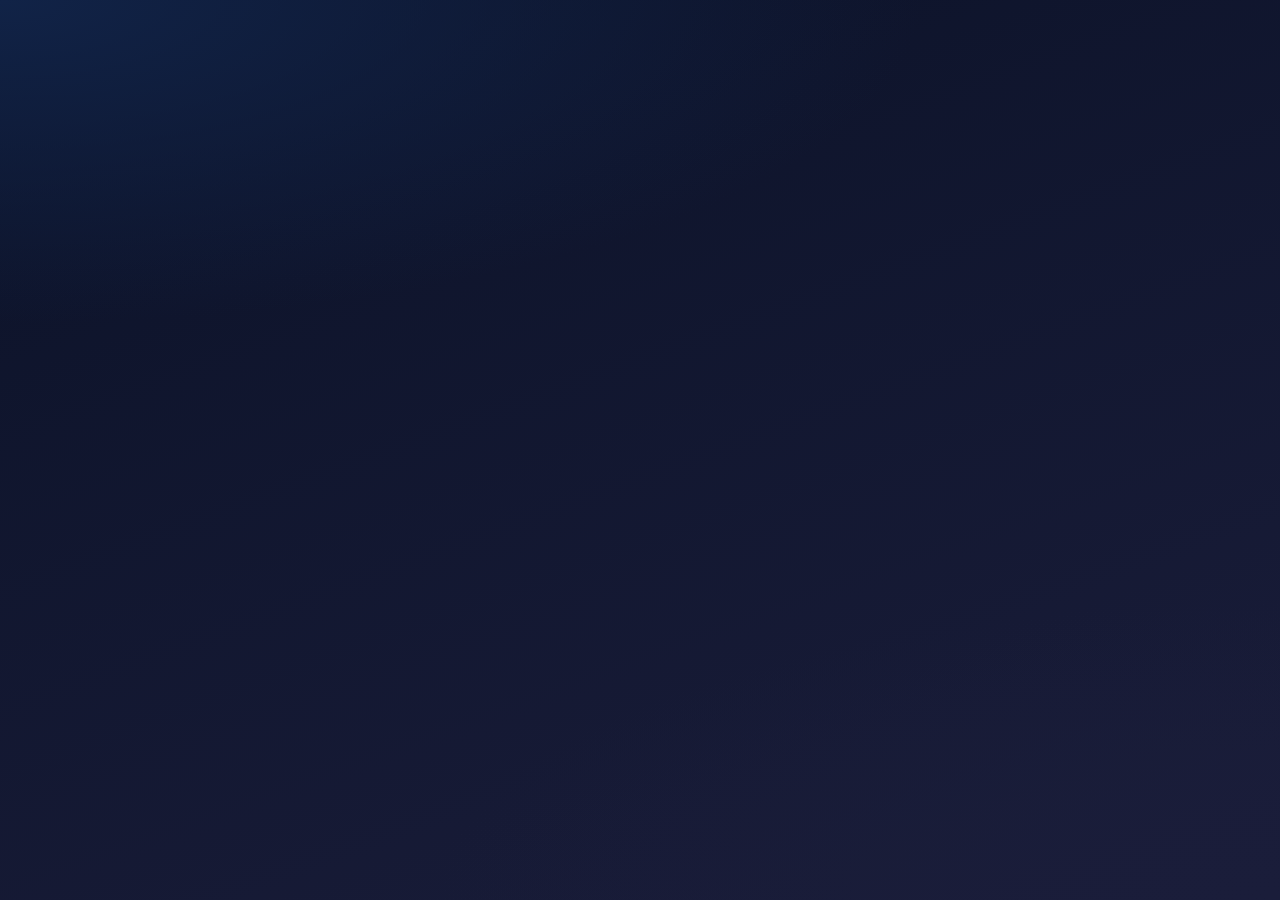
==== commit 3bd8faec: "Add files via upload" ====
--- a/index.html
+++ b/index.html
@@ -1,418 +1,653 @@
 <!DOCTYPE html>
-<html lang="ru">
+<html lang="ru" dir="ltr">
 <head>
   <meta charset="UTF-8">
-
-  <!-- iOS SAFE AREA -->
-  <meta
-    name="viewport"
-    content="width=device-width,initial-scale=1,viewport-fit=cover,user-scalable=no"
-  >
-
-  <title>Planner Pro</title>
-
-  <meta
-    name="description"
-    content="Современный офлайн планировщик задач, заметок и проектов"
-  >
-
-  <meta name="theme-color" content="#667eea">
-
-  <!-- iOS PWA -->
+  <meta name="viewport" content="width=device-width, initial-scale=1, viewport-fit=cover, user-scalable=no">
+  <meta name="theme-color" content="#667eea" media="(prefers-color-scheme: light)">
+  <meta name="theme-color" content="#1a1a2e" media="(prefers-color-scheme: dark)">
   <meta name="apple-mobile-web-app-capable" content="yes">
   <meta name="apple-mobile-web-app-status-bar-style" content="black-translucent">
   <meta name="apple-mobile-web-app-title" content="Planner Pro">
-
-  <!-- Android -->
   <meta name="mobile-web-app-capable" content="yes">
-
-  <!-- Icons -->
-  <link rel="manifest" href="./manifest.json">
-
-  <link rel="apple-touch-icon" href="./apple-touch-icon.png">
-
-  <link rel="icon" type="image/png" sizes="96x96" href="./icon-96.png">
-
-  <!-- Styles -->
-  <link rel="stylesheet" href="./styles.css">
-
-  <!-- Prevent automatic darkening on iOS -->
-  <meta name="color-scheme" content="light dark">
+  <meta name="application-name" content="Planner Pro">
+  <meta name="msapplication-TileColor" content="#667eea">
+  <meta name="msapplication-TileImage" content="icon-144.png">
+  <meta name="description" content="Планировщик задач и заметок с офлайн-работой">
+  <title>Planner Pro</title>
+  <link rel="manifest" href="manifest.json">
+  <link rel="apple-touch-icon" href="apple-touch-icon.png">
+  <link rel="icon" type="image/png" sizes="96x96" href="icon-96.png">
+  <link rel="stylesheet" href="styles.css">
 </head>
-
-<body data-theme="dark" data-accent="ocean">
-
-  <!-- APP BACKGROUND -->
-  <div class="app-bg"></div>
-
-  <!-- APP -->
-  <div class="app-shell">
-
-    <!-- HEADER -->
-    <header class="app-header">
-
-      <div class="header-top">
-
-        <div class="header-info">
-          <h1 id="welcome-greeting">
-            Добрый вечер
-          </h1>
-
-          <div id="welcome-date" class="header-date">
-            —
-          </div>
-        </div>
-
-        <div class="header-actions">
-
-          <button
-            class="icon-btn"
-            id="search-open-btn"
-            aria-label="Поиск"
-          >
-            🔍
-          </button>
-
-          <button
-            class="icon-btn"
-            id="settings-open-btn"
-            aria-label="Настройки"
-          >
-            ⚙️
-          </button>
-
-        </div>
-
-      </div>
-
-      <!-- DASHBOARD PROGRESS -->
-      <section class="dashboard-progress glass-card">
-
-        <div class="dashboard-progress-top">
-
-          <div>
-            <div class="dashboard-progress-label">
-              Прогресс дня
-            </div>
-
-            <div
-              class="dashboard-progress-value"
-              id="day-progress-value"
-            >
-              0%
-            </div>
-          </div>
-
-          <div
-            class="dashboard-progress-count"
-            id="today-count"
-          >
-            0 задач
-          </div>
-
-        </div>
-
-        <div class="progress-bar">
-          <div
-            class="progress-fill"
-            id="day-progress-fill"
-          ></div>
-        </div>
-
-      </section>
-
+<body>
+  <!-- Splash Screen -->
+  <div id="splash-screen">
+    <div class="splash-logo">
+      <svg viewBox="0 0 64 64" width="80" height="80">
+        <rect x="8" y="12" width="48" height="40" rx="6" fill="none" stroke="currentColor" stroke-width="4"/>
+        <line x1="20" y1="24" x2="44" y2="24" stroke="currentColor" stroke-width="3" stroke-linecap="round"/>
+        <line x1="20" y1="32" x2="36" y2="32" stroke="currentColor" stroke-width="3" stroke-linecap="round"/>
+        <line x1="20" y1="40" x2="32" y2="40" stroke="currentColor" stroke-width="3" stroke-linecap="round"/>
+        <circle cx="48" cy="16" r="10" fill="currentColor" opacity="0.15"/>
+        <path d="M44 16l3 3 6-6" stroke="currentColor" stroke-width="2.5" fill="none" stroke-linecap="round" stroke-linejoin="round"/>
+      </svg>
+    </div>
+    <div class="splash-title">Planner Pro</div>
+    <div class="splash-loader">
+      <div class="splash-spinner"></div>
+    </div>
+  </div>
+
+  <!-- Main App -->
+  <div id="app" class="hidden">
+    <!-- Header -->
+    <header id="app-header">
+      <div class="header-content">
+        <h1 id="page-title">Главная</h1>
+        <button id="header-search-btn" class="icon-btn" aria-label="Поиск">
+          <svg viewBox="0 0 24 24" width="24" height="24" fill="none" stroke="currentColor" stroke-width="2" stroke-linecap="round" stroke-linejoin="round"><circle cx="11" cy="11" r="8"/><line x1="21" y1="21" x2="16.65" y2="16.65"/></svg>
+        </button>
+      </div>
     </header>
 
-    <!-- MAIN -->
-    <main id="main-content" class="main-content">
-
-      <!-- DASHBOARD -->
-      <section
-        class="view active"
-        id="view-dashboard"
-      >
-
-        <div class="section-block">
-
-          <div class="section-title-row">
-            <h2>Ближайшие задачи</h2>
-
-            <button
-              class="text-btn"
-              data-view-link="tasks"
-            >
-              Все
-            </button>
-          </div>
-
-          <div
-            id="dashboard-upcoming-tasks"
-            class="task-list"
-          ></div>
-
-          <div
-            id="dashboard-empty"
-            class="empty-state hidden"
-          >
-            Нет задач
-          </div>
-
-        </div>
-
-        <div class="section-block">
-
-          <div class="section-title-row">
-            <h2>Проекты</h2>
-
-            <button
-              class="text-btn"
-              data-view-link="projects"
-            >
-              Все
-            </button>
-          </div>
-
-          <div
-            id="dashboard-projects"
-            class="projects-scroll"
-          ></div>
-
-        </div>
-
-        <div class="section-block">
-
-          <div class="section-title-row">
-            <h2>Закреплённые заметки</h2>
-
-            <button
-              class="text-btn"
-              data-view-link="notes"
-            >
-              Все
-            </button>
-          </div>
-
-          <div
-            id="dashboard-notes"
-            class="notes-grid"
-          ></div>
-
-        </div>
-
-      </section>
-
-      <!-- TASKS -->
-      <section
-        class="view"
-        id="view-tasks"
-      >
-
-        <!-- TASK TABS -->
-        <div
-          class="tabs-scroll"
-          id="tasks-tabs"
-        >
-
-          <button
-            class="tab-btn active"
-            data-tab="all"
-          >
-            Все
-          </button>
-
-          <button
-            class="tab-btn"
-            data-tab="today"
-          >
-            Сегодня
-          </button>
-
-          <button
-            class="tab-btn"
-            data-tab="upcoming"
-          >
-            Предстоящие
-          </button>
-
-          <button
-            class="tab-btn"
-            data-tab="completed"
-          >
-            Выполненные
-          </button>
-
-        </div>
-
-        <!-- TASKS CONTENT -->
-        <div
-          class="tasks-content"
-          id="tasks-content"
-        >
-
-          <div
-            class="task-list"
-            id="tasks-list"
-          ></div>
-
-          <div
-            class="empty-state hidden"
-            id="tasks-empty"
-          >
-            Нет задач
-          </div>
-
-        </div>
-
-      </section>
-
-      <!-- CALENDAR -->
-      <section
-        class="view"
-        id="view-calendar"
-      >
-
-        <div class="glass-card calendar-card">
-
-          <div class="calendar-header">
-
-            <button
-              class="calendar-nav-btn"
-              id="calendar-prev"
-            >
-              ←
-            </button>
-
-            <div
-              class="calendar-title"
-              id="calendar-title"
-            >
-              Май 2026
-            </div>
-
-            <button
-              class="calendar-nav-btn"
-              id="calendar-next"
-            >
-              →
-            </button>
-
-          </div>
-
-          <div
-            class="calendar-grid"
-            id="calendar-grid"
-          ></div>
-
-        </div>
-
-      </section>
-
-      <!-- NOTES -->
-      <section
-        class="view"
-        id="view-notes"
-      >
-
-        <div class="notes-search-wrap">
-
-          <input
-            type="search"
-            id="notes-search"
-            class="glass-input"
-            placeholder="Поиск заметок..."
-            autocomplete="off"
-          >
-
-        </div>
-
-        <div
-          id="notes-list"
-          class="notes-grid"
-        ></div>
-
-      </section>
-
-      <!-- PROJECTS -->
-      <section
-        class="view"
-        id="view-projects"
-      >
-
-        <div
-          class="projects-list"
-          id="projects-list"
-        ></div>
-
-      </section>
-
+    <!-- Content Area -->
+    <main id="main-content">
+      <!-- Dashboard -->
+      <section id="view-dashboard" class="view active">
+        <div class="dashboard-welcome">
+          <div class="welcome-greeting" id="welcome-greeting">Добрый день!</div>
+          <div class="welcome-date" id="welcome-date">10 мая 2026</div>
+        </div>
+        <div class="dashboard-progress card">
+          <div class="progress-header">
+            <span class="progress-label">Прогресс дня</span>
+            <span class="progress-value" id="day-progress-value">0%</span>
+          </div>
+          <div class="progress-bar">
+            <div class="progress-fill" id="day-progress-fill" style="width:0%"></div>
+          </div>
+        </div>
+        <div class="dashboard-section">
+          <h2 class="section-title">Задачи на ближайшие дни <span class="badge" id="upcoming-days-count">0</span></h2>
+          <div class="task-list" id="dashboard-upcoming-tasks"></div>
+          <div class="empty-state hidden" id="dashboard-upcoming-empty">
+            <svg viewBox="0 0 24 24" width="48" height="48" fill="none" stroke="currentColor" stroke-width="1.5"><circle cx="12" cy="12" r="10"/><path d="M8 12l2.5 2.5L16 9"/></svg>
+            <p>Задач на ближайшие дни нет. Отлично!</p>
+          </div>
+        </div>
+        <div class="dashboard-section hidden" id="dashboard-overdue-section">
+          <h2 class="section-title overdue-title">Просроченные <span class="badge badge-danger" id="overdue-count">0</span></h2>
+          <div class="task-list" id="dashboard-overdue-tasks"></div>
+        </div>
+        <div class="dashboard-section">
+          <h2 class="section-title">Недавние проекты</h2>
+          <div class="projects-scroll">
+            <div class="projects-list" id="dashboard-recent-projects"></div>
+          </div>
+          <div class="empty-state hidden" id="dashboard-projects-empty">
+            <svg viewBox="0 0 24 24" width="48" height="48" fill="none" stroke="currentColor" stroke-width="1.5"><path d="M22 19a2 2 0 01-2 2H4a2 2 0 01-2-2V5a2 2 0 012-2h5l2 3h9a2 2 0 012 2z"/></svg>
+            <p>Нет проектов. Создайте первый!</p>
+          </div>
+        </div>
+        <div class="dashboard-section">
+          <h2 class="section-title">Закреплённые заметки</h2>
+          <div class="notes-grid" id="dashboard-pinned-notes"></div>
+          <div class="empty-state hidden" id="dashboard-pinned-empty">
+            <svg viewBox="0 0 24 24" width="48" height="48" fill="none" stroke="currentColor" stroke-width="1.5"><path d="M14 2H6a2 2 0 00-2 2v16a2 2 0 002 2h12a2 2 0 002-2V8z"/><polyline points="14 2 14 8 20 8"/></svg>
+            <p>Нет закреплённых заметок</p>
+          </div>
+        </div>
+      </section>
+
+      <!-- Tasks -->
+      <section id="view-tasks" class="view">
+        <div class="tabs" id="tasks-tabs">
+          <button class="tab active" data-tab="all">Все</button>
+          <button class="tab" data-tab="today">Сегодня</button>
+          <button class="tab" data-tab="upcoming">Предстоящие</button>
+          <button class="tab" data-tab="someday">Когда-нибудь</button>
+        </div>
+        <div class="tab-content active" id="tab-all">
+          <div class="task-list" id="all-tasks"></div>
+          <div class="empty-state hidden" id="all-empty">
+            <svg viewBox="0 0 24 24" width="48" height="48" fill="none" stroke="currentColor" stroke-width="1.5"><path d="M21 15a2 2 0 01-2 2H7l-4 4V5a2 2 0 012-2h14a2 2 0 012 2z"/></svg>
+            <p>Нет задач. Добавьте первую!</p>
+          </div>
+        </div>
+        <div class="tab-content" id="tab-today">
+          <div class="task-list" id="today-tasks"></div>
+          <div class="empty-state hidden" id="today-empty">
+            <svg viewBox="0 0 24 24" width="48" height="48" fill="none" stroke="currentColor" stroke-width="1.5"><circle cx="12" cy="12" r="10"/><path d="M8 12l2.5 2.5L16 9"/></svg>
+            <p>На сегодня задач нет!</p>
+          </div>
+        </div>
+        <div class="tab-content" id="tab-upcoming">
+          <div class="task-list" id="upcoming-tasks"></div>
+          <div class="empty-state hidden" id="upcoming-empty">
+            <svg viewBox="0 0 24 24" width="48" height="48" fill="none" stroke="currentColor" stroke-width="1.5"><rect x="3" y="4" width="18" height="18" rx="2"/><line x1="16" y1="2" x2="16" y2="6"/><line x1="8" y1="2" x2="8" y2="6"/><line x1="3" y1="10" x2="21" y2="10"/></svg>
+            <p>Нет предстоящих задач</p>
+          </div>
+        </div>
+        <div class="tab-content" id="tab-someday">
+          <div class="task-list" id="someday-tasks"></div>
+          <div class="empty-state hidden" id="someday-empty">
+            <svg viewBox="0 0 24 24" width="48" height="48" fill="none" stroke="currentColor" stroke-width="1.5"><path d="M12 22c5.523 0 10-4.477 10-10S17.523 2 12 2 2 6.477 2 12s4.477 10 10 10z"/><path d="M12 6v6l4 2"/></svg>
+            <p>Нет задач без даты</p>
+          </div>
+        </div>
+      </section>
+
+      <!-- Calendar -->
+      <section id="view-calendar" class="view">
+        <div class="calendar-header">
+          <button id="cal-prev" class="icon-btn" aria-label="Предыдущий месяц">
+            <svg viewBox="0 0 24 24" width="20" height="20" fill="none" stroke="currentColor" stroke-width="2" stroke-linecap="round" stroke-linejoin="round"><polyline points="15 18 9 12 15 6"/></svg>
+          </button>
+          <h2 id="cal-month-year">Май 2026</h2>
+          <button id="cal-next" class="icon-btn" aria-label="Следующий месяц">
+            <svg viewBox="0 0 24 24" width="20" height="20" fill="none" stroke="currentColor" stroke-width="2" stroke-linecap="round" stroke-linejoin="round"><polyline points="9 18 15 12 9 6"/></svg>
+          </button>
+          <button id="cal-today" class="btn btn-sm">Сегодня</button>
+        </div>
+        <div class="calendar-grid" id="calendar-grid"></div>
+      </section>
+
+      <!-- Notes -->
+      <section id="view-notes" class="view">
+        <div class="notes-search">
+          <input type="text" id="notes-search-input" placeholder="Поиск по заметкам..." class="search-input">
+        </div>
+        <div class="notes-grid" id="notes-grid"></div>
+        <div class="empty-state hidden" id="notes-empty">
+          <svg viewBox="0 0 24 24" width="48" height="48" fill="none" stroke="currentColor" stroke-width="1.5"><path d="M14 2H6a2 2 0 00-2 2v16a2 2 0 002 2h12a2 2 0 002-2V8z"/><polyline points="14 2 14 8 20 8"/></svg>
+          <p>Нет заметок. Создайте первую!</p>
+        </div>
+      </section>
+
+      <!-- Projects -->
+      <section id="view-projects" class="view">
+        <div class="projects-list" id="projects-list"></div>
+        <div class="empty-state hidden" id="projects-empty">
+          <svg viewBox="0 0 24 24" width="48" height="48" fill="none" stroke="currentColor" stroke-width="1.5"><path d="M22 19a2 2 0 01-2 2H4a2 2 0 01-2-2V5a2 2 0 012-2h5l2 3h9a2 2 0 012 2z"/></svg>
+          <p>Нет проектов. Создайте первый!</p>
+        </div>
+      </section>
+
+      <!-- Stats -->
+      <section id="view-stats" class="view">
+        <div class="stats-grid">
+          <div class="stat-card card">
+            <div class="stat-value" id="stat-completed-today">0</div>
+            <div class="stat-label">Выполнено сегодня</div>
+          </div>
+          <div class="stat-card card">
+            <div class="stat-value" id="stat-completed-week">0</div>
+            <div class="stat-label">За неделю</div>
+          </div>
+          <div class="stat-card card">
+            <div class="stat-value" id="stat-completed-month">0</div>
+            <div class="stat-label">За месяц</div>
+          </div>
+          <div class="stat-card card">
+            <div class="stat-value" id="stat-total-active">0</div>
+            <div class="stat-label">Активных задач</div>
+          </div>
+        </div>
+        <div class="stats-section card">
+          <h3 class="stats-title">Продуктивность (30 дней)</h3>
+          <div class="heatmap" id="stats-heatmap"></div>
+        </div>
+        <div class="stats-section card">
+          <h3 class="stats-title">По проектам</h3>
+          <div class="chart-bars" id="stats-projects-chart"></div>
+        </div>
+        <div class="stats-section card">
+          <h3 class="stats-title">По приоритетам</h3>
+          <div class="chart-bars" id="stats-priority-chart"></div>
+        </div>
+      </section>
+
+      <!-- Archive -->
+      <section id="view-archive" class="view">
+        <div class="tabs">
+          <button class="tab active" data-tab="completed">Выполненные</button>
+          <button class="tab" data-tab="trash">Корзина</button>
+        </div>
+        <div class="tab-content active" id="tab-completed">
+          <div class="task-list" id="completed-tasks"></div>
+          <div class="empty-state hidden" id="completed-empty">
+            <svg viewBox="0 0 24 24" width="48" height="48" fill="none" stroke="currentColor" stroke-width="1.5"><circle cx="12" cy="12" r="10"/><path d="M8 12l2.5 2.5L16 9"/></svg>
+            <p>Нет выполненных задач</p>
+          </div>
+        </div>
+        <div class="tab-content" id="tab-trash">
+          <div class="task-list" id="trash-tasks"></div>
+          <div class="empty-state hidden" id="trash-empty">
+            <svg viewBox="0 0 24 24" width="48" height="48" fill="none" stroke="currentColor" stroke-width="1.5"><polyline points="3 6 5 6 21 6"/><path d="M19 6v14a2 2 0 01-2 2H7a2 2 0 01-2-2V6m3 0V4a2 2 0 012-2h4a2 2 0 012 2v2"/></svg>
+            <p>Корзина пуста</p>
+          </div>
+          <button id="clear-trash-btn" class="btn btn-danger btn-block hidden">Очистить корзину</button>
+        </div>
+      </section>
+
+      <!-- Search -->
+      <section id="view-search" class="view">
+        <div class="search-header">
+          <input type="text" id="search-input" placeholder="Поиск..." class="search-input" autofocus>
+          <button id="search-close-btn" class="icon-btn" aria-label="Закрыть">
+            <svg viewBox="0 0 24 24" width="24" height="24" fill="none" stroke="currentColor" stroke-width="2"><line x1="18" y1="6" x2="6" y2="18"/><line x1="6" y1="6" x2="18" y2="18"/></svg>
+          </button>
+        </div>
+        <div class="search-filters">
+          <button class="filter-chip active" data-filter="all">Все</button>
+          <button class="filter-chip" data-filter="tasks">Задачи</button>
+          <button class="filter-chip" data-filter="notes">Заметки</button>
+          <button class="filter-chip" data-filter="projects">Проекты</button>
+        </div>
+        <div id="search-results">
+          <div class="empty-state">
+            <svg viewBox="0 0 24 24" width="48" height="48" fill="none" stroke="currentColor" stroke-width="1.5"><circle cx="11" cy="11" r="8"/><line x1="21" y1="21" x2="16.65" y2="16.65"/></svg>
+            <p>Введите запрос для поиска</p>
+          </div>
+        </div>
+      </section>
+
+      <!-- Settings -->
+      <section id="view-settings" class="view">
+        <div class="settings-section card">
+          <h3 class="settings-title">Внешний вид</h3>
+          <div class="settings-item">
+            <label>Тема</label>
+            <select id="setting-theme" class="input">
+              <option value="light">Светлая</option>
+              <option value="dark">Тёмная</option>
+            </select>
+          </div>
+          <div class="settings-item">
+            <label>Цветовая схема</label>
+            <select id="setting-accent" class="input">
+              <option value="blue">Океан</option>
+              <option value="purple">Закат</option>
+              <option value="green">Лес</option>
+              <option value="rose">Неон</option>
+            </select>
+          </div>
+        </div>
+        <div class="settings-section card">
+          <h3 class="settings-title">Задачи</h3>
+          <div class="settings-item">
+            <label>Показывать задачи на ближайшие дни</label>
+            <select id="setting-upcoming-days" class="input">
+              <option value="2">2 дня</option>
+              <option value="3">3 дня</option>
+              <option value="4">4 дня</option>
+              <option value="5">5 дней</option>
+              <option value="6">6 дней</option>
+              <option value="7">7 дней</option>
+            </select>
+          </div>
+        </div>
+        <div class="settings-section card">
+          <h3 class="settings-title">Данные</h3>
+          <button id="export-data-btn" class="btn btn-block">Экспорт данных</button>
+          <button id="import-data-btn" class="btn btn-block">Импорт данных</button>
+          <input type="file" id="import-file-input" accept=".json" class="hidden">
+          <button id="clear-data-btn" class="btn btn-danger btn-block">Очистить все данные</button>
+        </div>
+        <div class="settings-section card">
+          <h3 class="settings-title">О приложении</h3>
+          <div class="settings-item">
+            <label>Версия</label>
+            <span id="app-version">1.1</span>
+          </div>
+          <div class="settings-item">
+            <label>GitHub</label>
+            <a href="https://github.com/Maarkevich/PlannerPro" target="_blank" class="link">Открыть репозиторий</a>
+          </div>
+        </div>
+      </section>
     </main>
 
-    <!-- BOTTOM NAV -->
-    <nav class="bottom-nav">
-
-      <button
-        class="bottom-nav-btn active"
-        data-view="dashboard"
-      >
-        <span>🏠</span>
+    <!-- Bottom Navigation -->
+    <nav id="bottom-nav">
+      <button class="nav-item active" data-view="dashboard" aria-label="Главная">
+        <svg viewBox="0 0 24 24" width="24" height="24" fill="none" stroke="currentColor" stroke-width="2" stroke-linecap="round" stroke-linejoin="round"><path d="M3 9l9-7 9 7v11a2 2 0 01-2 2H5a2 2 0 01-2-2z"/><polyline points="9 22 9 12 15 12 15 22"/></svg>
         <span>Главная</span>
       </button>
-
-      <button
-        class="bottom-nav-btn"
-        data-view="tasks"
-      >
-        <span>✅</span>
+      <button class="nav-item" data-view="tasks" aria-label="Задачи">
+        <svg viewBox="0 0 24 24" width="24" height="24" fill="none" stroke="currentColor" stroke-width="2" stroke-linecap="round" stroke-linejoin="round"><path d="M9 11l3 3L22 4"/><path d="M21 12v7a2 2 0 01-2 2H5a2 2 0 01-2-2V5a2 2 0 012-2h11"/></svg>
         <span>Задачи</span>
       </button>
-
-      <button
-        class="bottom-nav-btn"
-        data-view="calendar"
-      >
-        <span>📅</span>
+      <button id="fab-btn" class="fab" aria-label="Добавить">
+        <svg viewBox="0 0 24 24" width="28" height="28" fill="none" stroke="currentColor" stroke-width="2.5" stroke-linecap="round" stroke-linejoin="round"><line x1="12" y1="5" x2="12" y2="19"/><line x1="5" y1="12" x2="19" y2="12"/></svg>
+      </button>
+      <button class="nav-item" data-view="calendar" aria-label="Календарь">
+        <svg viewBox="0 0 24 24" width="24" height="24" fill="none" stroke="currentColor" stroke-width="2" stroke-linecap="round" stroke-linejoin="round"><rect x="3" y="4" width="18" height="18" rx="2" ry="2"/><line x1="16" y1="2" x2="16" y2="6"/><line x1="8" y1="2" x2="8" y2="6"/><line x1="3" y1="10" x2="21" y2="10"/></svg>
         <span>Календарь</span>
       </button>
-
-      <button
-        class="bottom-nav-btn"
-        data-view="notes"
-      >
-        <span>📝</span>
+      <button class="nav-item" data-view="notes" aria-label="Заметки">
+        <svg viewBox="0 0 24 24" width="24" height="24" fill="none" stroke="currentColor" stroke-width="2" stroke-linecap="round" stroke-linejoin="round"><path d="M14 2H6a2 2 0 00-2 2v16a2 2 0 002 2h12a2 2 0 002-2V8z"/><polyline points="14 2 14 8 20 8"/></svg>
         <span>Заметки</span>
       </button>
-
-      <button
-        class="bottom-nav-btn"
-        data-view="projects"
-      >
-        <span>📁</span>
-        <span>Проекты</span>
+      <button class="nav-item" id="menu-btn" aria-label="Меню">
+        <svg viewBox="0 0 24 24" width="24" height="24" fill="none" stroke="currentColor" stroke-width="2" stroke-linecap="round" stroke-linejoin="round"><circle cx="12" cy="12" r="1"/><circle cx="12" cy="5" r="1"/><circle cx="12" cy="19" r="1"/></svg>
+        <span>Меню</span>
       </button>
-
     </nav>
 
-    <!-- FAB -->
-    <button
-      class="fab"
-      id="fab"
-      aria-label="Создать"
-    >
-      +
-    </button>
-
-    <!-- TOASTS -->
-    <div id="toast-container"></div>
-
+    <!-- FAB Menu -->
+    <div id="fab-menu" class="fab-menu hidden">
+      <div class="fab-overlay"></div>
+      <div class="fab-actions">
+        <button class="fab-action" data-action="task">
+          <svg viewBox="0 0 24 24" width="24" height="24" fill="none" stroke="currentColor" stroke-width="2"><path d="M9 11l3 3L22 4"/><path d="M21 12v7a2 2 0 01-2 2H5a2 2 0 01-2-2V5a2 2 0 012-2h11"/></svg>
+          <span>Задача</span>
+        </button>
+        <button class="fab-action" data-action="note">
+          <svg viewBox="0 0 24 24" width="24" height="24" fill="none" stroke="currentColor" stroke-width="2"><path d="M14 2H6a2 2 0 00-2 2v16a2 2 0 002 2h12a2 2 0 002-2V8z"/><polyline points="14 2 14 8 20 8"/></svg>
+          <span>Заметка</span>
+        </button>
+        <button class="fab-action" data-action="project">
+          <svg viewBox="0 0 24 24" width="24" height="24" fill="none" stroke="currentColor" stroke-width="2"><path d="M22 19a2 2 0 01-2 2H4a2 2 0 01-2-2V5a2 2 0 012-2h5l2 3h9a2 2 0 012 2z"/></svg>
+          <span>Проект</span>
+        </button>
+      </div>
+    </div>
+
+    <!-- Menu Panel -->
+    <div id="menu-panel" class="menu-panel">
+      <div class="menu-overlay"></div>
+      <div class="menu-content">
+        <div class="menu-header">
+          <h2>Меню</h2>
+          <button class="menu-close icon-btn" aria-label="Закрыть">
+            <svg viewBox="0 0 24 24" width="24" height="24" fill="none" stroke="currentColor" stroke-width="2"><line x1="18" y1="6" x2="6" y2="18"/><line x1="6" y1="6" x2="18" y2="18"/></svg>
+          </button>
+        </div>
+        <nav class="menu-nav">
+          <button class="menu-item" data-view="projects">
+            <svg viewBox="0 0 24 24" width="20" height="20" fill="none" stroke="currentColor" stroke-width="2"><path d="M22 19a2 2 0 01-2 2H4a2 2 0 01-2-2V5a2 2 0 012-2h5l2 3h9a2 2 0 012 2z"/></svg>
+            <span>Проекты</span>
+          </button>
+          <button class="menu-item" data-view="stats">
+            <svg viewBox="0 0 24 24" width="20" height="20" fill="none" stroke="currentColor" stroke-width="2"><polyline points="22 12 18 12 15 21 9 3 6 12 2 12"/></svg>
+            <span>Статистика</span>
+          </button>
+          <button class="menu-item" data-view="archive">
+            <svg viewBox="0 0 24 24" width="20" height="20" fill="none" stroke="currentColor" stroke-width="2"><polyline points="21 8 21 21 3 21 3 8"/><rect x="1" y="3" width="22" height="5"/><line x1="10" y1="12" x2="14" y2="12"/></svg>
+            <span>Архив</span>
+          </button>
+          <button class="menu-item" data-view="settings">
+            <svg viewBox="0 0 24 24" width="20" height="20" fill="none" stroke="currentColor" stroke-width="2"><circle cx="12" cy="12" r="3"/><path d="M12 1v6m0 6v6M5.64 5.64l4.24 4.24m4.24 4.24l4.24 4.24M1 12h6m6 0h6M5.64 18.36l4.24-4.24m4.24-4.24l4.24-4.24"/></svg>
+            <span>Настройки</span>
+          </button>
+        </nav>
+      </div>
+    </div>
+
+    <!-- Task Modal -->
+    <div id="task-modal" class="modal">
+      <div class="modal-overlay"></div>
+      <div class="modal-content">
+        <div class="modal-header">
+          <h2 id="task-modal-title">Новая задача</h2>
+          <button class="modal-close" aria-label="Закрыть">
+            <svg viewBox="0 0 24 24" width="24" height="24" fill="none" stroke="currentColor" stroke-width="2"><line x1="18" y1="6" x2="6" y2="18"/><line x1="6" y1="6" x2="18" y2="18"/></svg>
+          </button>
+        </div>
+        <div class="modal-body">
+          <input type="text" id="task-title" placeholder="Название задачи" class="input input-lg" required>
+          <textarea id="task-desc" placeholder="Описание (опционально)" class="input" rows="3"></textarea>
+          <div class="form-row">
+            <label>Проект</label>
+            <select id="task-project" class="input">
+              <option value="">Без проекта</option>
+            </select>
+          </div>
+          <div class="form-row">
+            <label>Приоритет</label>
+            <div class="priority-picker">
+              <button class="priority-btn" data-priority="high">
+                <span class="priority-dot priority-high"></span>
+                <span>Высокий</span>
+              </button>
+              <button class="priority-btn active" data-priority="medium">
+                <span class="priority-dot priority-medium"></span>
+                <span>Средний</span>
+              </button>
+              <button class="priority-btn" data-priority="low">
+                <span class="priority-dot priority-low"></span>
+                <span>Низкий</span>
+              </button>
+            </div>
+          </div>
+          <div class="form-row">
+            <label>Дата выполнения</label>
+            <input type="date" id="task-date" class="input">
+          </div>
+          <div class="form-row-split">
+            <div class="form-col">
+              <label>Время начала</label>
+              <input type="time" id="task-start-time" class="input">
+            </div>
+            <div class="form-col">
+              <label>Время окончания</label>
+              <input type="time" id="task-end-time" class="input">
+            </div>
+          </div>
+          <div class="form-row">
+            <label>Повторение</label>
+            <select id="task-repeat" class="input">
+              <option value="none">Не повторять</option>
+              <option value="daily">Ежедневно</option>
+              <option value="weekly">Еженедельно</option>
+              <option value="monthly">Ежемесячно</option>
+            </select>
+          </div>
+          <div class="form-row">
+            <label>Подзадачи</label>
+            <div class="subtasks-list" id="task-subtasks-list"></div>
+            <div class="subtask-input-group">
+              <input type="text" id="task-subtask-input" placeholder="Новая подзадача" class="input">
+              <button id="task-subtask-add-btn" class="btn btn-sm">Добавить</button>
+            </div>
+          </div>
+          <div class="form-row">
+            <label>Теги</label>
+            <div class="tags-list" id="task-tags-list"></div>
+            <div class="tag-input-group">
+              <input type="text" id="task-tag-input" placeholder="Новый тег" class="input">
+              <button id="task-tag-add-btn" class="btn btn-sm">Добавить</button>
+            </div>
+          </div>
+        </div>
+        <div class="modal-footer">
+          <button id="task-delete-btn" class="btn btn-danger hidden">Удалить</button>
+          <button id="task-save-btn" class="btn btn-primary">Сохранить</button>
+        </div>
+      </div>
+    </div>
+
+    <!-- Note Modal -->
+    <div id="note-modal" class="modal">
+      <div class="modal-overlay"></div>
+      <div class="modal-content">
+        <div class="modal-header">
+          <h2 id="note-modal-title">Новая заметка</h2>
+          <button class="modal-close" aria-label="Закрыть">
+            <svg viewBox="0 0 24 24" width="24" height="24" fill="none" stroke="currentColor" stroke-width="2"><line x1="18" y1="6" x2="6" y2="18"/><line x1="6" y1="6" x2="18" y2="18"/></svg>
+          </button>
+        </div>
+        <div class="modal-body">
+          <input type="text" id="note-title" placeholder="Заголовок" class="input input-lg">
+          <div class="editor-toolbar">
+            <button class="toolbar-btn" data-format="h1" title="Заголовок 1">
+              <svg viewBox="0 0 24 24" width="18" height="18"><text x="2" y="18" font-size="18" font-weight="bold">H1</text></svg>
+            </button>
+            <button class="toolbar-btn" data-format="h2" title="Заголовок 2">
+              <svg viewBox="0 0 24 24" width="18" height="18"><text x="2" y="18" font-size="16" font-weight="bold">H2</text></svg>
+            </button>
+            <button class="toolbar-btn" data-format="bold" title="Жирный">
+              <svg viewBox="0 0 24 24" width="18" height="18"><text x="4" y="18" font-size="18" font-weight="bold">B</text></svg>
+            </button>
+            <button class="toolbar-btn" data-format="italic" title="Курсив">
+              <svg viewBox="0 0 24 24" width="18" height="18"><text x="6" y="18" font-size="18" font-style="italic">I</text></svg>
+            </button>
+            <button class="toolbar-btn" data-format="strike" title="Зачёркивание">
+              <svg viewBox="0 0 24 24" width="18" height="18"><text x="4" y="18" font-size="18" text-decoration="line-through">S</text></svg>
+            </button>
+            <button class="toolbar-btn" data-format="ul" title="Маркированный список">
+              <svg viewBox="0 0 24 24" width="18" height="18" fill="none" stroke="currentColor" stroke-width="2"><line x1="8" y1="6" x2="21" y2="6"/><line x1="8" y1="12" x2="21" y2="12"/><line x1="8" y1="18" x2="21" y2="18"/><circle cx="4" cy="6" r="1" fill="currentColor"/><circle cx="4" cy="12" r="1" fill="currentColor"/><circle cx="4" cy="18" r="1" fill="currentColor"/></svg>
+            </button>
+            <button class="toolbar-btn" data-format="ol" title="Нумерованный список">
+              <svg viewBox="0 0 24 24" width="18" height="18" fill="none" stroke="currentColor" stroke-width="2"><line x1="10" y1="6" x2="21" y2="6"/><line x1="10" y1="12" x2="21" y2="12"/><line x1="10" y1="18" x2="21" y2="18"/><text x="2" y="8" font-size="8">1.</text><text x="2" y="14" font-size="8">2.</text><text x="2" y="20" font-size="8">3.</text></svg>
+            </button>
+            <button class="toolbar-btn" data-format="checkbox" title="Чекбокс">
+              <svg viewBox="0 0 24 24" width="18" height="18" fill="none" stroke="currentColor" stroke-width="2"><rect x="3" y="3" width="18" height="18" rx="2"/><path d="M9 12l2 2 4-4"/></svg>
+            </button>
+          </div>
+          <div id="note-editor" class="note-editor" contenteditable="true" data-placeholder="Начните писать..."></div>
+          <div class="form-row">
+            <label>Проект</label>
+            <select id="note-project" class="input">
+              <option value="">Без проекта</option>
+            </select>
+          </div>
+          <div class="form-row">
+            <label class="checkbox-label">
+              <input type="checkbox" id="note-pinned">
+              <span>Закрепить заметку</span>
+            </label>
+          </div>
+          <div class="form-row">
+            <label class="checkbox-label">
+              <input type="checkbox" id="note-favorite">
+              <span>Добавить в избранное</span>
+            </label>
+          </div>
+          <div class="form-row">
+            <label>Теги</label>
+            <div class="tags-list" id="note-tags-list"></div>
+            <div class="tag-input-group">
+              <input type="text" id="note-tag-input" placeholder="Новый тег" class="input">
+              <button id="note-tag-add-btn" class="btn btn-sm">Добавить</button>
+            </div>
+          </div>
+        </div>
+        <div class="modal-footer">
+          <button id="note-delete-btn" class="btn btn-danger hidden">Удалить</button>
+          <button id="note-save-btn" class="btn btn-primary">Сохранить</button>
+        </div>
+      </div>
+    </div>
+
+    <!-- Project Modal -->
+    <div id="project-modal" class="modal">
+      <div class="modal-overlay"></div>
+      <div class="modal-content">
+        <div class="modal-header">
+          <h2 id="project-modal-title">Новый проект</h2>
+          <button class="modal-close" aria-label="Закрыть">
+            <svg viewBox="0 0 24 24" width="24" height="24" fill="none" stroke="currentColor" stroke-width="2"><line x1="18" y1="6" x2="6" y2="18"/><line x1="6" y1="6" x2="18" y2="18"/></svg>
+          </button>
+        </div>
+        <div class="modal-body">
+          <input type="text" id="project-name" placeholder="Название проекта" class="input input-lg">
+          <textarea id="project-desc" placeholder="Описание" class="input" rows="2"></textarea>
+          <div class="form-row">
+            <label>Иконка</label>
+            <input type="text" id="project-icon" placeholder="Emoji, например 📁" class="input" maxlength="2">
+          </div>
+          <div class="form-row">
+            <label>Цвет</label>
+            <div class="color-picker">
+              <button class="color-option active" data-color="#667eea" style="background:#667eea"></button>
+              <button class="color-option" data-color="#fa709a" style="background:#fa709a"></button>
+              <button class="color-option" data-color="#11998e" style="background:#11998e"></button>
+              <button class="color-option" data-color="#b721ff" style="background:#b721ff"></button>
+              <button class="color-option" data-color="#ff6b6b" style="background:#ff6b6b"></button>
+              <button class="color-option" data-color="#feca57" style="background:#feca57"></button>
+              <button class="color-option" data-color="#48dbfb" style="background:#48dbfb"></button>
+              <button class="color-option" data-color="#1dd1a1" style="background:#1dd1a1"></button>
+            </div>
+          </div>
+        </div>
+        <div class="modal-footer">
+          <button id="project-delete-btn" class="btn btn-danger hidden">Удалить</button>
+          <button id="project-save-btn" class="btn btn-primary">Сохранить</button>
+        </div>
+      </div>
+    </div>
+
+    <!-- Day Bottom Sheet -->
+    <div id="day-sheet" class="bottom-sheet">
+      <div class="sheet-overlay"></div>
+      <div class="sheet-content">
+        <div class="sheet-handle"></div>
+        <div class="sheet-header">
+          <h3 id="day-sheet-title">10 мая 2026</h3>
+          <button class="sheet-close" aria-label="Закрыть">
+            <svg viewBox="0 0 24 24" width="24" height="24" fill="none" stroke="currentColor" stroke-width="2"><line x1="18" y1="6" x2="6" y2="18"/><line x1="6" y1="6" x2="18" y2="18"/></svg>
+          </button>
+        </div>
+        <div class="sheet-body">
+          <div class="task-list" id="day-sheet-tasks"></div>
+          <div class="empty-state hidden" id="day-sheet-empty">
+            <p>Нет задач на этот день</p>
+          </div>
+          <button id="day-sheet-add-btn" class="btn btn-primary btn-block">Добавить задачу</button>
+        </div>
+      </div>
+    </div>
+
+    <!-- Confirm Dialog -->
+    <div id="confirm-dialog" class="modal modal-sm">
+      <div class="modal-overlay"></div>
+      <div class="modal-content">
+        <div class="modal-body text-center">
+          <p id="confirm-message">Вы уверены?</p>
+        </div>
+        <div class="modal-footer modal-footer-center">
+          <button id="confirm-cancel" class="btn">Отмена</button>
+          <button id="confirm-ok" class="btn btn-primary">OK</button>
+        </div>
+      </div>
+    </div>
+
+    <!-- Install Banner -->
+    <div id="install-banner" class="install-banner hidden">
+      <div class="install-banner-content">
+        <div class="install-banner-icon">
+          <svg viewBox="0 0 64 64" width="40" height="40">
+            <rect x="8" y="12" width="48" height="40" rx="6" fill="none" stroke="currentColor" stroke-width="4"/>
+            <line x1="20" y1="24" x2="44" y2="24" stroke="currentColor" stroke-width="3" stroke-linecap="round"/>
+            <line x1="20" y1="32" x2="36" y2="32" stroke="currentColor" stroke-width="3" stroke-linecap="round"/>
+            <line x1="20" y1="40" x2="32" y2="40" stroke="currentColor" stroke-width="3" stroke-linecap="round"/>
+            <circle cx="48" cy="16" r="10" fill="currentColor" opacity="0.15"/>
+            <path d="M44 16l3 3 6-6" stroke="currentColor" stroke-width="2.5" fill="none" stroke-linecap="round" stroke-linejoin="round"/>
+          </svg>
+        </div>
+        <div class="install-banner-text">
+          <strong>Planner Pro</strong>
+          <span>Установите для быстрого доступа</span>
+        </div>
+        <button id="install-btn" class="btn btn-primary btn-sm">Установить</button>
+        <button id="install-dismiss" class="icon-btn" aria-label="Закрыть">
+          <svg viewBox="0 0 24 24" width="18" height="18" fill="none" stroke="currentColor" stroke-width="2"><line x1="18" y1="6" x2="6" y2="18"/><line x1="6" y1="6" x2="18" y2="18"/></svg>
+        </button>
+      </div>
+    </div>
+
+    <!-- Toast Container -->
+    <div id="toast-container" class="toast-container"></div>
+
+    <!-- Update Toast -->
+    <div id="update-toast" class="update-toast hidden">
+      <span>Доступно обновление</span>
+      <button id="update-btn" class="btn btn-primary btn-sm">Обновить</button>
+    </div>
   </div>
 
-  <!-- APP VERSION -->
-  <div class="app-version">
-    v2.0.0
-  </div>
-
-  <!-- APP -->
-  <script type="module" src="./app.js"></script>
-
+  <script src="app.js"></script>
 </body>
-</html>+</html>
--- a/styles.css
+++ b/styles.css
@@ -1,2092 +1,2218 @@
-/* =========================
-   RESET
-========================= */
-
-*,
-*::before,
-*::after {
-  box-sizing: border-box;
-  -webkit-tap-highlight-color: transparent;
-}
-
-html {
+/* ===== PLANNER PRO v1.1 - STYLES ===== */
+
+/* ===== RESET ===== */
+* { 
+  box-sizing: border-box; 
+  margin: 0; 
+  padding: 0; 
+  -webkit-tap-highlight-color: transparent; 
+}
+
+html, body {
   height: 100%;
+  font-family: -apple-system, BlinkMacSystemFont, "SF Pro Display", "Segoe UI", Roboto, sans-serif;
+  -webkit-font-smoothing: antialiased;
+  scroll-behavior: smooth;
+  overscroll-behavior-y: none;
   -webkit-text-size-adjust: 100%;
   text-size-adjust: 100%;
 }
 
+button { font-family: inherit; cursor: pointer; }
+input, select, textarea { font-family: inherit; font-size: 16px; }
+
+/* ===== CSS VARIABLES - THEMES ===== */
+:root {
+  /* Dark Blue Theme (Default) */
+  --bg1: #0b1228;
+  --bg2: #1a1d3a;
+  --bg3: #112347;
+  --accent: #60a5fa;
+  --accent-strong: #3b82f6;
+  --accent-soft: rgba(96,165,250,0.18);
+  --text: #f1f5f9;
+  --text-muted: rgba(241,245,249,0.65);
+  --card-bg: rgba(255,255,255,0.07);
+  --card-border: rgba(255,255,255,0.10);
+  --card-shadow: 0 10px 30px rgba(0,0,0,0.35);
+  --header-bg: rgba(10,12,28,0.55);
+  --input-bg: rgba(255,255,255,0.10);
+  --input-border: rgba(255,255,255,0.14);
+  --btn-bg: rgba(255,255,255,0.12);
+  --btn-border: rgba(255,255,255,0.16);
+  --modal-bg: rgba(20,22,45,0.88);
+  --radius: 18px;
+  --radius-sm: 12px;
+  --radius-lg: 24px;
+  
+  /* Priority Colors */
+  --priority-high: #ef4444;
+  --priority-medium: #f59e0b;
+  --priority-low: #10b981;
+  
+  /* Status Colors */
+  --status-active: var(--accent);
+  --status-completed: #10b981;
+  --status-overdue: #ef4444;
+}
+
+/* ----- DARK THEME PRESETS ----- */
+[data-theme="dark"][data-accent="blue"] {
+  --bg1: #0b1228;
+  --bg2: #1a1d3a;
+  --bg3: #112347;
+  --accent: #60a5fa;
+  --accent-strong: #3b82f6;
+  --accent-soft: rgba(96,165,250,0.18);
+  --header-bg: rgba(10,12,28,0.55);
+  --modal-bg: rgba(20,22,45,0.88);
+}
+
+[data-theme="dark"][data-accent="purple"] {
+  --bg1: #160a30;
+  --bg2: #2a1454;
+  --bg3: #3b1d6b;
+  --accent: #c084fc;
+  --accent-strong: #a855f7;
+  --accent-soft: rgba(192,132,252,0.18);
+  --header-bg: rgba(22,10,48,0.55);
+  --modal-bg: rgba(35,18,75,0.88);
+}
+
+[data-theme="dark"][data-accent="green"] {
+  --bg1: #061a14;
+  --bg2: #0f3328;
+  --bg3: #144a3a;
+  --accent: #34d399;
+  --accent-strong: #10b981;
+  --accent-soft: rgba(52,211,153,0.18);
+  --header-bg: rgba(6,26,20,0.55);
+  --modal-bg: rgba(15,40,32,0.88);
+}
+
+[data-theme="dark"][data-accent="rose"] {
+  --bg1: #200818;
+  --bg2: #45102f;
+  --bg3: #5a1740;
+  --accent: #fb7185;
+  --accent-strong: #e11d48;
+  --accent-soft: rgba(251,113,133,0.18);
+  --header-bg: rgba(32,8,24,0.55);
+  --modal-bg: rgba(55,15,40,0.88);
+}
+
+/* ----- LIGHT THEME PRESETS ----- */
+[data-theme="light"] {
+  --text: #0f172a;
+  --text-muted: rgba(15,23,42,0.6);
+  --card-bg: rgba(255,255,255,0.55);
+  --card-border: rgba(255,255,255,0.7);
+  --card-shadow: 0 10px 30px rgba(15,23,42,0.10);
+  --input-bg: rgba(255,255,255,0.7);
+  --input-border: rgba(15,23,42,0.10);
+  --btn-bg: rgba(255,255,255,0.7);
+  --btn-border: rgba(15,23,42,0.10);
+  --modal-bg: rgba(255,255,255,0.88);
+}
+
+[data-theme="light"][data-accent="blue"] {
+  --bg1: #cfe4ff;
+  --bg2: #e8f1ff;
+  --bg3: #dbeafe;
+  --accent: #2563eb;
+  --accent-strong: #1d4ed8;
+  --accent-soft: rgba(37,99,235,0.14);
+  --header-bg: rgba(255,255,255,0.55);
+}
+
+[data-theme="light"][data-accent="green"] {
+  --bg1: #c7f0d8;
+  --bg2: #e6fbef;
+  --bg3: #d1fae5;
+  --accent: #059669;
+  --accent-strong: #047857;
+  --accent-soft: rgba(5,150,105,0.14);
+  --header-bg: rgba(255,255,255,0.55);
+}
+
+[data-theme="light"][data-accent="purple"] {
+  --bg1: #e0d0ff;
+  --bg2: #f3eaff;
+  --bg3: #e9d5ff;
+  --accent: #7c3aed;
+  --accent-strong: #6d28d9;
+  --accent-soft: rgba(124,58,237,0.14);
+  --header-bg: rgba(255,255,255,0.55);
+}
+
+[data-theme="light"][data-accent="rose"] {
+  --bg1: #ffe4e6;
+  --bg2: #fff1f2;
+  --bg3: #fecdd3;
+  --accent: #e11d48;
+  --accent-strong: #be123c;
+  --accent-soft: rgba(225,29,72,0.14);
+  --header-bg: rgba(255,255,255,0.55);
+}
+
+/* ===== BACKGROUND ===== */
 body {
-  margin: 0;
-  min-height: 100dvh;
-
-  font-family:
-    -apple-system,
-    BlinkMacSystemFont,
-    "SF Pro Display",
-    Inter,
-    sans-serif;
-
+  background:
+    radial-gradient(120% 60% at 0% 0%, var(--bg3) 0%, transparent 60%),
+    radial-gradient(120% 60% at 100% 100%, var(--bg2) 0%, transparent 55%),
+    linear-gradient(160deg, var(--bg1), var(--bg2));
+  background-attachment: fixed;
+  color: var(--text);
+  min-height: 100vh;
+  max-width: 560px;
+  margin: 0 auto;
+  line-height: 1.5;
+}
+
+/* ===== iOS SAFE AREA ===== */
+#app {
+  padding-top: env(safe-area-inset-top, 0px);
+  padding-bottom: env(safe-area-inset-bottom, 0px);
+  padding-left: env(safe-area-inset-left, 0px);
+  padding-right: env(safe-area-inset-right, 0px);
+}
+
+#app-header {
+  padding-top: calc(env(safe-area-inset-top, 0px) + 12px);
+}
+
+#bottom-nav {
+  padding-bottom: calc(env(safe-area-inset-bottom, 0px) + 8px);
+}
+
+#main-content {
+  padding-bottom: calc(72px + env(safe-area-inset-bottom, 0px));
+}
+
+/* ===== SPLASH SCREEN ===== */
+#splash-screen {
+  position: fixed;
+  inset: 0;
+  z-index: 9999;
+  display: flex;
+  flex-direction: column;
+  align-items: center;
+  justify-content: center;
+  background: linear-gradient(160deg, var(--bg1), var(--bg2));
+  animation: fadeOut 0.5s ease 2s forwards;
+}
+
+#splash-screen.hidden {
+  display: none;
+}
+
+.splash-logo {
+  color: var(--accent);
+  margin-bottom: 16px;
+  animation: scaleIn 0.5s ease;
+}
+
+.splash-title {
+  font-size: 28px;
+  font-weight: 700;
+  color: var(--text);
+  margin-bottom: 32px;
+  animation: fadeInUp 0.5s ease 0.2s backwards;
+}
+
+.splash-loader {
+  animation: fadeInUp 0.5s ease 0.4s backwards;
+}
+
+.splash-spinner {
+  width: 40px;
+  height: 40px;
+  border: 3px solid var(--card-border);
+  border-top-color: var(--accent);
+  border-radius: 50%;
+  animation: spin 1s linear infinite;
+}
+
+@keyframes fadeOut {
+  to { opacity: 0; pointer-events: none; }
+}
+
+@keyframes scaleIn {
+  from { transform: scale(0.8); opacity: 0; }
+  to { transform: scale(1); opacity: 1; }
+}
+
+@keyframes fadeInUp {
+  from { transform: translateY(20px); opacity: 0; }
+  to { transform: translateY(0); opacity: 1; }
+}
+
+@keyframes spin {
+  to { transform: rotate(360deg); }
+}
+
+/* ===== HEADER ===== */
+#app-header {
+  position: sticky;
+  top: 0;
+  z-index: 100;
+  padding: 12px 16px 14px;
+  backdrop-filter: saturate(180%) blur(22px);
+  -webkit-backdrop-filter: saturate(180%) blur(22px);
+  background: var(--header-bg);
+  border-bottom: 1px solid var(--card-border);
+}
+
+.header-content {
+  display: flex;
+  align-items: center;
+  justify-content: space-between;
+  gap: 12px;
+}
+
+#page-title {
+  font-size: 26px;
+  font-weight: 700;
+  color: var(--text);
+  letter-spacing: -0.5px;
+}
+
+/* ===== MAIN CONTENT ===== */
+#main-content {
+  padding: 16px;
+  min-height: calc(100vh - 140px);
+}
+
+.view {
+  display: none;
+  animation: fadeInView 0.3s ease;
+}
+
+.view.active {
+  display: block;
+}
+
+@keyframes fadeInView {
+  from { opacity: 0; transform: translateY(10px); }
+  to { opacity: 1; transform: translateY(0); }
+}
+
+/* ===== CARDS ===== */
+.card {
+  background: var(--card-bg);
+  backdrop-filter: blur(16px);
+  -webkit-backdrop-filter: blur(16px);
+  border: 1px solid var(--card-border);
+  border-radius: var(--radius);
+  padding: 16px;
+  box-shadow: var(--card-shadow);
+  transition: all 0.3s ease;
+}
+
+.card:hover {
+  transform: translateY(-2px);
+  box-shadow: 0 12px 40px rgba(0,0,0,0.4);
+}
+
+/* ===== BUTTONS ===== */
+.btn {
+  display: inline-flex;
+  align-items: center;
+  justify-content: center;
+  gap: 8px;
+  padding: 12px 20px;
+  background: var(--btn-bg);
+  backdrop-filter: blur(16px);
+  -webkit-backdrop-filter: blur(16px);
+  border: 1px solid var(--btn-border);
+  border-radius: var(--radius-sm);
+  color: var(--text);
+  font-size: 15px;
+  font-weight: 600;
+  transition: all 0.2s ease;
+  min-height: 44px;
+}
+
+.btn:hover, .btn:active {
+  background: var(--accent-soft);
+  border-color: var(--accent);
+  color: var(--accent-strong);
+  transform: scale(0.98);
+}
+
+.btn-primary {
+  background: var(--accent);
+  border-color: var(--accent-strong);
+  color: #ffffff;
+}
+
+.btn-primary:hover, .btn-primary:active {
+  background: var(--accent-strong);
+  border-color: var(--accent-strong);
+  color: #ffffff;
+  transform: scale(0.98);
+}
+
+.btn-danger {
+  background: rgba(239,68,68,0.15);
+  border-color: rgba(239,68,68,0.3);
+  color: #ef4444;
+}
+
+.btn-danger:hover, .btn-danger:active {
+  background: rgba(239,68,68,0.25);
+  border-color: #ef4444;
+  color: #ff6b6b;
+}
+
+.btn-sm {
+  padding: 8px 14px;
+  font-size: 14px;
+  min-height: 36px;
+}
+
+.btn-block {
+  width: 100%;
+  display: flex;
+}
+
+.icon-btn {
+  display: inline-flex;
+  align-items: center;
+  justify-content: center;
+  width: 44px;
+  height: 44px;
+  background: var(--btn-bg);
+  backdrop-filter: blur(16px);
+  -webkit-backdrop-filter: blur(16px);
+  border: 1px solid var(--btn-border);
+  border-radius: 50%;
+  color: var(--text);
+  transition: all 0.2s ease;
+}
+
+.icon-btn:hover, .icon-btn:active {
+  background: var(--accent-soft);
+  border-color: var(--accent);
+  color: var(--accent);
+  transform: scale(0.95);
+}
+
+/* ===== INPUTS ===== */
+.input {
+  width: 100%;
+  padding: 12px 16px;
+  background: var(--input-bg);
+  backdrop-filter: blur(16px);
+  -webkit-backdrop-filter: blur(16px);
+  border: 1px solid var(--input-border);
+  border-radius: var(--radius-sm);
+  color: var(--text);
+  font-size: 15px;
+  transition: all 0.2s ease;
+  min-height: 44px;
+}
+
+.input:focus {
+  outline: none;
+  background: var(--accent-soft);
+  border-color: var(--accent);
+  box-shadow: 0 0 0 3px rgba(var(--accent), 0.1);
+}
+
+.input::placeholder {
+  color: var(--text-muted);
+}
+
+.input-lg {
+  font-size: 18px;
+  font-weight: 600;
+  padding: 14px 16px;
+}
+
+textarea.input {
+  resize: vertical;
+  min-height: 88px;
+  line-height: 1.5;
+}
+
+select.input {
+  appearance: none;
+  background-image: url("data:image/svg+xml,%3Csvg xmlns='http://www.w3.org/2000/svg' width='12' height='12' viewBox='0 0 12 12'%3E%3Cpath fill='%23f1f5f9' d='M6 9L1 4h10z'/%3E%3C/svg%3E");
+  background-repeat: no-repeat;
+  background-position: right 12px center;
+  padding-right: 36px;
+}
+
+.search-input {
+  padding-left: 44px;
+  background-image: url("data:image/svg+xml,%3Csvg xmlns='http://www.w3.org/2000/svg' width='20' height='20' viewBox='0 0 24 24' fill='none' stroke='%23f1f5f9' stroke-width='2'%3E%3Ccircle cx='11' cy='11' r='8'/%3E%3Cline x1='21' y1='21' x2='16.65' y2='16.65'/%3E%3C/svg%3E");
+  background-repeat: no-repeat;
+  background-position: 14px center;
+}
+
+.checkbox-label {
+  display: flex;
+  align-items: center;
+  gap: 10px;
+  cursor: pointer;
+  user-select: none;
+}
+
+.checkbox-label input[type="checkbox"] {
+  width: 22px;
+  height: 22px;
+  border-radius: 6px;
+  border: 2px solid var(--input-border);
+  background: var(--input-bg);
+  cursor: pointer;
+  appearance: none;
+  transition: all 0.2s ease;
+}
+
+.checkbox-label input[type="checkbox"]:checked {
+  background: var(--accent);
+  border-color: var(--accent);
+  background-image: url("data:image/svg+xml,%3Csvg xmlns='http://www.w3.org/2000/svg' width='16' height='16' viewBox='0 0 24 24' fill='none' stroke='white' stroke-width='3'%3E%3Cpolyline points='20 6 9 17 4 12'/%3E%3C/svg%3E");
+  background-repeat: no-repeat;
+  background-position: center;
+}
+
+/* ===== FORM ===== */
+.form-row {
+  margin-bottom: 16px;
+}
+
+.form-row label {
+  display: block;
+  margin-bottom: 8px;
+  color: var(--text);
+  font-size: 14px;
+  font-weight: 600;
+}
+
+.form-row-split {
+  display: grid;
+  grid-template-columns: 1fr 1fr;
+  gap: 12px;
+  margin-bottom: 16px;
+}
+
+.form-col label {
+  display: block;
+  margin-bottom: 8px;
+  color: var(--text);
+  font-size: 14px;
+  font-weight: 600;
+}
+
+/* ===== HIDDEN ===== */
+.hidden {
+  display: none !important;
+}
+/* ===== DASHBOARD ===== */
+.dashboard-welcome {
+  margin-bottom: 20px;
+}
+
+.welcome-greeting {
+  font-size: 28px;
+  font-weight: 700;
+  color: var(--text);
+  margin-bottom: 4px;
+}
+
+.welcome-date {
+  font-size: 15px;
+  color: var(--text-muted);
+}
+
+.dashboard-progress {
+  margin-bottom: 24px;
+}
+
+.progress-header {
+  display: flex;
+  justify-content: space-between;
+  align-items: center;
+  margin-bottom: 12px;
+}
+
+.progress-label {
+  font-size: 15px;
+  font-weight: 600;
+  color: var(--text);
+}
+
+.progress-value {
+  font-size: 18px;
+  font-weight: 700;
+  color: var(--accent);
+}
+
+.progress-bar {
+  height: 8px;
+  background: var(--input-bg);
+  border-radius: 999px;
   overflow: hidden;
-
-  color: white;
-
-  background:
-    radial-gradient(circle at top left,
-      rgba(102,126,234,.32),
-      transparent 40%),
-    radial-gradient(circle at bottom right,
-      rgba(118,75,162,.28),
-      transparent 40%),
-    linear-gradient(
-      160deg,
-      #0f172a 0%,
-      #111827 100%
-    );
-
+}
+
+.progress-fill {
+  height: 100%;
+  background: linear-gradient(90deg, var(--accent-strong), var(--accent));
+  border-radius: 999px;
+  transition: width 0.5s ease;
+}
+
+.dashboard-section {
+  margin-bottom: 28px;
+}
+
+.section-title {
+  font-size: 20px;
+  font-weight: 700;
+  color: var(--text);
+  margin-bottom: 12px;
+  display: flex;
+  align-items: center;
+  gap: 8px;
+}
+
+.section-title.overdue-title {
+  color: var(--priority-high);
+}
+
+/* ===== BADGE ===== */
+.badge {
+  display: inline-flex;
+  align-items: center;
+  justify-content: center;
+  min-width: 24px;
+  height: 24px;
+  padding: 0 8px;
+  background: var(--accent-soft);
+  border: 1px solid var(--accent);
+  border-radius: 12px;
+  color: var(--accent);
+  font-size: 13px;
+  font-weight: 700;
+}
+
+.badge-danger {
+  background: rgba(239,68,68,0.15);
+  border-color: rgba(239,68,68,0.3);
+  color: #ef4444;
+}
+
+/* ===== TASKS ===== */
+.task-list {
+  display: flex;
+  flex-direction: column;
+  gap: 10px;
+}
+
+.task-item {
+  background: var(--card-bg);
+  backdrop-filter: blur(16px);
+  -webkit-backdrop-filter: blur(16px);
+  border: 1px solid var(--card-border);
+  border-radius: var(--radius);
+  padding: 14px;
+  cursor: pointer;
+  transition: all 0.2s ease;
   position: relative;
 }
 
-/* =========================
-   VARIABLES
-========================= */
-
-:root {
-
-  --bg: #0f172a;
-
-  --card:
-    rgba(255,255,255,.08);
-
-  --card-border:
-    rgba(255,255,255,.12);
-
-  --text:
-    rgba(255,255,255,.96);
-
-  --muted:
-    rgba(255,255,255,.58);
-
-  --accent:
-    #667eea;
-
-  --accent-2:
-    #764ba2;
-
-  --danger:
-    #ef4444;
-
-  --success:
-    #10b981;
-
-  --warning:
-    #f59e0b;
-
-  --radius-xl: 28px;
-  --radius-lg: 22px;
-  --radius-md: 18px;
-  --radius-sm: 14px;
-
-  --blur: blur(28px);
-
-  --safe-top:
-    env(safe-area-inset-top);
-
-  --safe-bottom:
-    env(safe-area-inset-bottom);
-
-  --safe-left:
-    env(safe-area-inset-left);
-
-  --safe-right:
-    env(safe-area-inset-right);
-
-}
-
-/* =========================
-   THEMES
-========================= */
-
-body[data-theme="light"] {
-
-  --bg: #f4f7ff;
-
-  --card:
-    rgba(255,255,255,.62);
-
-  --card-border:
-    rgba(255,255,255,.72);
-
-  --text:
-    rgba(15,23,42,.96);
-
-  --muted:
-    rgba(15,23,42,.58);
-
-  background:
-    radial-gradient(circle at top left,
-      rgba(102,126,234,.22),
-      transparent 40%),
-    radial-gradient(circle at bottom right,
-      rgba(118,75,162,.18),
-      transparent 40%),
-    linear-gradient(
-      160deg,
-      #eef2ff 0%,
-      #f8fafc 100%
-    );
-}
-
-body[data-accent="ocean"] {
-  --accent: #667eea;
-  --accent-2: #764ba2;
-}
-
-body[data-accent="sunset"] {
-  --accent: #fa709a;
-  --accent-2: #fee140;
-}
-
-body[data-accent="forest"] {
-  --accent: #11998e;
-  --accent-2: #38ef7d;
-}
-
-body[data-accent="neon"] {
-  --accent: #b721ff;
-  --accent-2: #21d4fd;
-}
-
-/* =========================
-   IOS SAFE AREA FIXES
-========================= */
-
-.app-shell {
+.task-item:hover {
+  transform: translateX(4px);
+  background: var(--accent-soft);
+  border-color: var(--accent);
+}
+
+.task-item.completed {
+  opacity: 0.6;
+}
+
+.task-item.overdue {
+  border-left: 4px solid var(--priority-high);
+}
+
+.task-header {
+  display: flex;
+  align-items: flex-start;
+  gap: 12px;
+  margin-bottom: 8px;
+}
+
+.task-checkbox {
+  width: 24px;
+  height: 24px;
+  min-width: 24px;
+  border-radius: 50%;
+  border: 2px solid var(--input-border);
+  background: var(--input-bg);
+  cursor: pointer;
+  display: flex;
+  align-items: center;
+  justify-content: center;
+  transition: all 0.2s ease;
+}
+
+.task-checkbox:hover {
+  border-color: var(--accent);
+  background: var(--accent-soft);
+}
+
+.task-item.completed .task-checkbox {
+  background: var(--accent);
+  border-color: var(--accent);
+}
+
+.task-checkbox svg {
+  width: 16px;
+  height: 16px;
+  stroke: #ffffff;
+  stroke-width: 3;
+  opacity: 0;
+  transition: opacity 0.2s ease;
+}
+
+.task-item.completed .task-checkbox svg {
+  opacity: 1;
+}
+
+.task-content {
+  flex: 1;
+}
+
+.task-title {
+  font-size: 16px;
+  font-weight: 600;
+  color: var(--text);
+  margin-bottom: 4px;
+  line-height: 1.4;
+}
+
+.task-item.completed .task-title {
+  text-decoration: line-through;
+  color: var(--text-muted);
+}
+
+.task-desc {
+  font-size: 14px;
+  color: var(--text-muted);
+  line-height: 1.4;
+  margin-bottom: 8px;
+}
+
+.task-meta {
+  display: flex;
+  align-items: center;
+  flex-wrap: wrap;
+  gap: 8px;
+  font-size: 13px;
+  color: var(--text-muted);
+}
+
+.task-meta-item {
+  display: flex;
+  align-items: center;
+  gap: 4px;
+}
+
+.task-meta svg {
+  width: 14px;
+  height: 14px;
+}
+
+.task-priority {
+  width: 8px;
+  height: 8px;
+  border-radius: 50%;
+  display: inline-block;
+}
+
+.priority-high {
+  background: var(--priority-high);
+}
+
+.priority-medium {
+  background: var(--priority-medium);
+}
+
+.priority-low {
+  background: var(--priority-low);
+}
+
+.task-date {
+  display: flex;
+  align-items: center;
+  gap: 4px;
+}
+
+.task-date.overdue {
+  color: var(--priority-high);
+  font-weight: 600;
+}
+
+.task-project-tag {
+  display: inline-flex;
+  align-items: center;
+  gap: 4px;
+  padding: 4px 8px;
+  background: var(--accent-soft);
+  border: 1px solid var(--accent);
+  border-radius: 8px;
+  color: var(--accent);
+  font-size: 12px;
+  font-weight: 600;
+}
+
+.task-subtasks-progress {
+  display: flex;
+  align-items: center;
+  gap: 6px;
+  font-size: 12px;
+  color: var(--text-muted);
+}
+
+.task-subtasks-bar {
+  width: 40px;
+  height: 4px;
+  background: var(--input-bg);
+  border-radius: 999px;
+  overflow: hidden;
+}
+
+.task-subtasks-fill {
+  height: 100%;
+  background: var(--accent);
+  border-radius: 999px;
+  transition: width 0.3s ease;
+}
+
+/* ===== TABS ===== */
+.tabs {
+  display: flex;
+  gap: 8px;
+  margin-bottom: 20px;
+  overflow-x: auto;
+  scrollbar-width: none;
+  -ms-overflow-style: none;
+}
+
+.tabs::-webkit-scrollbar {
+  display: none;
+}
+
+.tab {
+  flex-shrink: 0;
+  padding: 10px 18px;
+  background: var(--btn-bg);
+  backdrop-filter: blur(16px);
+  -webkit-backdrop-filter: blur(16px);
+  border: 1px solid var(--btn-border);
+  border-radius: var(--radius-sm);
+  color: var(--text-muted);
+  font-size: 15px;
+  font-weight: 600;
+  transition: all 0.2s ease;
+  white-space: nowrap;
+}
+
+.tab:hover {
+  background: var(--accent-soft);
+  border-color: var(--accent);
+  color: var(--accent);
+}
+
+.tab.active {
+  background: var(--accent);
+  border-color: var(--accent-strong);
+  color: #ffffff;
+}
+
+.tab-content {
+  display: none;
+  animation: fadeInView 0.3s ease;
+}
+
+.tab-content.active {
+  display: block;
+}
+
+/* ===== CALENDAR ===== */
+.calendar-header {
+  display: flex;
+  align-items: center;
+  justify-content: space-between;
+  gap: 12px;
+  margin-bottom: 20px;
+  flex-wrap: wrap;
+}
+
+#cal-month-year {
+  font-size: 22px;
+  font-weight: 700;
+  color: var(--text);
+  flex: 1;
+  min-width: 140px;
+}
+
+.calendar-grid {
+  display: grid;
+  grid-template-columns: repeat(7, 1fr);
+  gap: 6px;
+}
+
+.cal-day-label {
+  text-align: center;
+  font-size: 13px;
+  font-weight: 600;
+  color: var(--text-muted);
+  padding: 8px 4px;
+}
+
+.cal-day {
+  aspect-ratio: 1;
+  display: flex;
+  flex-direction: column;
+  align-items: center;
+  justify-content: center;
+  background: var(--card-bg);
+  backdrop-filter: blur(16px);
+  -webkit-backdrop-filter: blur(16px);
+  border: 1px solid var(--card-border);
+  border-radius: 12px;
+  font-size: 15px;
+  font-weight: 600;
+  color: var(--text);
+  cursor: pointer;
+  transition: all 0.2s ease;
   position: relative;
-
-  width: 100%;
-  height: 100dvh;
-
+}
+
+.cal-day:hover {
+  background: var(--accent-soft);
+  border-color: var(--accent);
+  transform: scale(1.05);
+}
+
+.cal-day.other-month {
+  opacity: 0.3;
+}
+
+.cal-day.today {
+  background: var(--accent);
+  border-color: var(--accent-strong);
+  color: #ffffff;
+}
+
+.cal-day.has-tasks::after {
+  content: '';
+  position: absolute;
+  bottom: 4px;
+  width: 4px;
+  height: 4px;
+  background: var(--accent);
+  border-radius: 50%;
+}
+
+.cal-day.today.has-tasks::after {
+  background: #ffffff;
+}
+
+/* ===== NOTES ===== */
+.notes-search {
+  margin-bottom: 20px;
+}
+
+.notes-grid {
+  display: grid;
+  grid-template-columns: repeat(auto-fill, minmax(150px, 1fr));
+  gap: 12px;
+}
+
+.note-card {
+  background: var(--card-bg);
+  backdrop-filter: blur(16px);
+  -webkit-backdrop-filter: blur(16px);
+  border: 1px solid var(--card-border);
+  border-radius: var(--radius);
+  padding: 14px;
+  cursor: pointer;
+  transition: all 0.2s ease;
+  position: relative;
+  min-height: 120px;
+  display: flex;
+  flex-direction: column;
+}
+
+.note-card:hover {
+  transform: translateY(-4px);
+  box-shadow: 0 12px 40px rgba(0,0,0,0.4);
+  border-color: var(--accent);
+}
+
+.note-card.pinned::before {
+  content: '📌';
+  position: absolute;
+  top: 10px;
+  right: 10px;
+  font-size: 16px;
+}
+
+.note-title {
+  font-size: 15px;
+  font-weight: 700;
+  color: var(--text);
+  margin-bottom: 8px;
+  line-height: 1.3;
+}
+
+.note-preview {
+  font-size: 13px;
+  color: var(--text-muted);
+  line-height: 1.5;
   overflow: hidden;
-
-  padding-left: var(--safe-left);
-  padding-right: var(--safe-right);
-}
-
-.main-content {
+  display: -webkit-box;
+  -webkit-line-clamp: 4;
+  -webkit-box-orient: vertical;
+  flex: 1;
+}
+
+.note-footer {
+  display: flex;
+  align-items: center;
+  justify-content: space-between;
+  gap: 8px;
+  margin-top: 10px;
+  padding-top: 10px;
+  border-top: 1px solid var(--card-border);
+  font-size: 12px;
+  color: var(--text-muted);
+}
+
+/* ===== PROJECTS ===== */
+.projects-scroll {
+  overflow-x: auto;
+  scrollbar-width: none;
+  -ms-overflow-style: none;
+  margin: 0 -16px;
+  padding: 0 16px;
+}
+
+.projects-scroll::-webkit-scrollbar {
+  display: none;
+}
+
+.projects-list {
+  display: flex;
+  flex-direction: column;
+  gap: 12px;
+}
+
+.projects-scroll .projects-list {
+  flex-direction: row;
+  min-width: min-content;
+}
+
+.project-card {
+  background: var(--card-bg);
+  backdrop-filter: blur(16px);
+  -webkit-backdrop-filter: blur(16px);
+  border: 1px solid var(--card-border);
+  border-radius: var(--radius);
+  padding: 16px;
+  cursor: pointer;
+  transition: all 0.2s ease;
+  display: flex;
+  align-items: center;
+  gap: 14px;
+}
+
+.projects-scroll .project-card {
+  min-width: 280px;
+}
+
+.project-card:hover {
+  transform: translateY(-2px);
+  box-shadow: 0 12px 40px rgba(0,0,0,0.4);
+  border-color: var(--accent);
+}
+
+.project-icon {
+  width: 48px;
+  height: 48px;
+  min-width: 48px;
+  border-radius: 12px;
+  display: flex;
+  align-items: center;
+  justify-content: center;
+  font-size: 24px;
+  background: var(--accent-soft);
+  border: 1px solid var(--accent);
+}
+
+.project-info {
+  flex: 1;
+  min-width: 0;
+}
+
+.project-name {
+  font-size: 17px;
+  font-weight: 700;
+  color: var(--text);
+  margin-bottom: 4px;
+  overflow: hidden;
+  text-overflow: ellipsis;
+  white-space: nowrap;
+}
+
+.project-desc {
+  font-size: 13px;
+  color: var(--text-muted);
+  overflow: hidden;
+  text-overflow: ellipsis;
+  white-space: nowrap;
+}
+
+.project-stats {
+  display: flex;
+  align-items: center;
+  gap: 12px;
+  margin-top: 8px;
+  font-size: 13px;
+  color: var(--text-muted);
+}
+
+/* ===== STATS ===== */
+.stats-grid {
+  display: grid;
+  grid-template-columns: repeat(2, 1fr);
+  gap: 12px;
+  margin-bottom: 20px;
+}
+
+.stat-card {
+  text-align: center;
+  padding: 20px 16px;
+}
+
+.stat-value {
+  font-size: 36px;
+  font-weight: 700;
+  color: var(--accent);
+  margin-bottom: 6px;
+}
+
+.stat-label {
+  font-size: 13px;
+  color: var(--text-muted);
+}
+
+.stats-section {
+  margin-bottom: 20px;
+}
+
+.stats-title {
+  font-size: 16px;
+  font-weight: 700;
+  color: var(--text);
+  margin-bottom: 14px;
+}
+
+.heatmap {
+  display: grid;
+  grid-template-columns: repeat(10, 1fr);
+  gap: 4px;
+}
+
+.heatmap-day {
+  aspect-ratio: 1;
+  background: var(--input-bg);
+  border-radius: 4px;
+  transition: all 0.2s ease;
+}
+
+.heatmap-day[data-level="1"] { background: rgba(var(--accent), 0.2); }
+.heatmap-day[data-level="2"] { background: rgba(var(--accent), 0.4); }
+.heatmap-day[data-level="3"] { background: rgba(var(--accent), 0.6); }
+.heatmap-day[data-level="4"] { background: rgba(var(--accent), 0.8); }
+.heatmap-day[data-level="5"] { background: var(--accent); }
+
+.chart-bars {
+  display: flex;
+  flex-direction: column;
+  gap: 10px;
+}
+
+.chart-bar-item {
+  display: flex;
+  align-items: center;
+  gap: 10px;
+}
+
+.chart-bar-label {
+  width: 80px;
+  font-size: 13px;
+  color: var(--text);
+  font-weight: 600;
+  overflow: hidden;
+  text-overflow: ellipsis;
+  white-space: nowrap;
+}
+
+.chart-bar {
+  flex: 1;
+  height: 24px;
+  background: var(--input-bg);
+  border-radius: 999px;
+  overflow: hidden;
+}
+
+.chart-bar-fill {
   height: 100%;
-
-  overflow-y: auto;
-  overflow-x: hidden;
-
-  padding:
-    calc(var(--safe-top) + 180px)
-    18px
-    calc(var(--safe-bottom) + 120px);
-
-  -webkit-overflow-scrolling: touch;
-
-  scroll-behavior: smooth;
-}
-
-/* =========================
-   GLASS
-========================= */
-
-.glass-card {
-  background: var(--card);
-
-  border:
-    1px solid
-    var(--card-border);
-
-  backdrop-filter: var(--blur);
-  -webkit-backdrop-filter: var(--blur);
-
-  box-shadow:
-    0 10px 40px rgba(0,0,0,.18);
-
-  border-radius: var(--radius-lg);
-}
-
-.glass-input {
-  width: 100%;
-
-  border: none;
-  outline: none;
-
-  padding:
-    16px 18px;
-
-  border-radius: var(--radius-md);
-
-  background:
-    rgba(255,255,255,.08);
-
-  color: var(--text);
-
-  font-size: 16px;
-
-  backdrop-filter: blur(20px);
-  -webkit-backdrop-filter: blur(20px);
-
-  border:
-    1px solid
-    rgba(255,255,255,.08);
-}
-
-.glass-input::placeholder {
-  color: var(--muted);
-}
-
-/* =========================
-   HEADER
-========================= */
-
-.app-header {
+  background: linear-gradient(90deg, var(--accent-strong), var(--accent));
+  border-radius: 999px;
+  transition: width 0.5s ease;
+  display: flex;
+  align-items: center;
+  justify-content: flex-end;
+  padding-right: 8px;
+}
+
+.chart-bar-value {
+  font-size: 11px;
+  font-weight: 700;
+  color: #ffffff;
+}
+
+/* ===== EMPTY STATE ===== */
+.empty-state {
+  text-align: center;
+  padding: 40px 20px;
+  color: var(--text-muted);
+}
+
+.empty-state svg {
+  margin-bottom: 16px;
+  opacity: 0.4;
+}
+
+.empty-state p {
+  font-size: 15px;
+  line-height: 1.5;
+}
+/* ===== BOTTOM NAVIGATION ===== */
+#bottom-nav {
   position: fixed;
-
-  top: 0;
+  bottom: 0;
   left: 0;
   right: 0;
-
-  z-index: 50;
-
-  padding:
-    calc(var(--safe-top) + 14px)
-    18px
-    18px;
-
-  backdrop-filter: blur(30px);
-  -webkit-backdrop-filter: blur(30px);
-
-  background:
-    linear-gradient(
-      to bottom,
-      rgba(15,23,42,.78),
-      rgba(15,23,42,.18)
-    );
-}
-
-body[data-theme="light"] .app-header {
-  background:
-    linear-gradient(
-      to bottom,
-      rgba(255,255,255,.82),
-      rgba(255,255,255,.18)
-    );
-}
-
-.header-top {
-  display: flex;
-
-  align-items: flex-start;
+  max-width: 560px;
+  margin: 0 auto;
+  display: flex;
+  align-items: center;
+  justify-content: space-around;
+  background: var(--header-bg);
+  backdrop-filter: saturate(180%) blur(22px);
+  -webkit-backdrop-filter: saturate(180%) blur(22px);
+  border-top: 1px solid var(--card-border);
+  padding: 8px 4px;
+  padding-bottom: calc(env(safe-area-inset-bottom, 0px) + 8px);
+  z-index: 90;
+}
+
+.nav-item {
+  display: flex;
+  flex-direction: column;
+  align-items: center;
+  justify-content: center;
+  gap: 4px;
+  padding: 6px 12px;
+  background: transparent;
+  border: none;
+  color: var(--text-muted);
+  font-size: 11px;
+  font-weight: 600;
+  transition: all 0.2s ease;
+  min-width: 56px;
+  border-radius: 12px;
+}
+
+.nav-item:hover, .nav-item:active {
+  background: var(--accent-soft);
+  color: var(--accent);
+}
+
+.nav-item.active {
+  color: var(--accent);
+}
+
+.nav-item svg {
+  width: 24px;
+  height: 24px;
+}
+
+/* ===== FAB (Floating Action Button) ===== */
+.fab {
+  width: 56px;
+  height: 56px;
+  background: linear-gradient(135deg, var(--accent-strong), var(--accent));
+  border: none;
+  border-radius: 50%;
+  color: #ffffff;
+  box-shadow: 0 8px 24px rgba(0,0,0,0.4);
+  display: flex;
+  align-items: center;
+  justify-content: center;
+  margin: -12px 0;
+  transition: all 0.3s cubic-bezier(0.68, -0.55, 0.265, 1.55);
+  position: relative;
+  z-index: 91;
+}
+
+.fab:hover, .fab:active {
+  transform: scale(1.1) rotate(90deg);
+  box-shadow: 0 12px 32px rgba(0,0,0,0.5);
+}
+
+.fab svg {
+  width: 28px;
+  height: 28px;
+  transition: transform 0.3s ease;
+}
+
+.fab.active svg {
+  transform: rotate(45deg);
+}
+
+/* ===== FAB MENU ===== */
+.fab-menu {
+  position: fixed;
+  inset: 0;
+  z-index: 200;
+  display: flex;
+  align-items: flex-end;
+  justify-content: center;
+  pointer-events: none;
+}
+
+.fab-menu.hidden {
+  display: none;
+}
+
+.fab-menu.active {
+  pointer-events: auto;
+}
+
+.fab-overlay {
+  position: absolute;
+  inset: 0;
+  background: rgba(0,0,0,0.6);
+  backdrop-filter: blur(4px);
+  -webkit-backdrop-filter: blur(4px);
+  opacity: 0;
+  transition: opacity 0.3s ease;
+}
+
+.fab-menu.active .fab-overlay {
+  opacity: 1;
+}
+
+.fab-actions {
+  position: relative;
+  display: flex;
+  flex-direction: column;
+  gap: 12px;
+  padding: 20px;
+  padding-bottom: calc(88px + env(safe-area-inset-bottom, 0px));
+  transform: translateY(100%);
+  transition: transform 0.3s cubic-bezier(0.68, -0.55, 0.265, 1.55);
+}
+
+.fab-menu.active .fab-actions {
+  transform: translateY(0);
+}
+
+.fab-action {
+  display: flex;
+  align-items: center;
+  gap: 14px;
+  padding: 14px 20px;
+  background: var(--card-bg);
+  backdrop-filter: blur(16px);
+  -webkit-backdrop-filter: blur(16px);
+  border: 1px solid var(--card-border);
+  border-radius: var(--radius);
+  color: var(--text);
+  font-size: 16px;
+  font-weight: 600;
+  box-shadow: var(--card-shadow);
+  transition: all 0.2s ease;
+  min-width: 200px;
+}
+
+.fab-action:hover, .fab-action:active {
+  background: var(--accent-soft);
+  border-color: var(--accent);
+  color: var(--accent);
+  transform: scale(1.05);
+}
+
+.fab-action svg {
+  width: 24px;
+  height: 24px;
+}
+
+/* ===== MENU PANEL ===== */
+.menu-panel {
+  position: fixed;
+  inset: 0;
+  z-index: 150;
+  display: flex;
+  align-items: flex-end;
+  justify-content: center;
+  pointer-events: none;
+  transform: translateX(100%);
+  transition: transform 0.3s ease;
+}
+
+.menu-panel.active {
+  pointer-events: auto;
+  transform: translateX(0);
+}
+
+.menu-overlay {
+  position: absolute;
+  inset: 0;
+  background: rgba(0,0,0,0.6);
+  backdrop-filter: blur(4px);
+  -webkit-backdrop-filter: blur(4px);
+  opacity: 0;
+  transition: opacity 0.3s ease;
+}
+
+.menu-panel.active .menu-overlay {
+  opacity: 1;
+}
+
+.menu-content {
+  position: fixed;
+  right: 0;
+  top: 0;
+  bottom: 0;
+  width: 85%;
+  max-width: 320px;
+  background: var(--modal-bg);
+  backdrop-filter: blur(22px);
+  -webkit-backdrop-filter: blur(22px);
+  border-left: 1px solid var(--card-border);
+  padding: 20px;
+  padding-top: calc(env(safe-area-inset-top, 0px) + 20px);
+  padding-bottom: calc(env(safe-area-inset-bottom, 0px) + 20px);
+  display: flex;
+  flex-direction: column;
+  transform: translateX(100%);
+  transition: transform 0.3s cubic-bezier(0.68, -0.55, 0.265, 1.55);
+}
+
+.menu-panel.active .menu-content {
+  transform: translateX(0);
+}
+
+.menu-header {
+  display: flex;
+  align-items: center;
   justify-content: space-between;
-
+  margin-bottom: 24px;
+  padding-bottom: 16px;
+  border-bottom: 1px solid var(--card-border);
+}
+
+.menu-header h2 {
+  font-size: 24px;
+  font-weight: 700;
+  color: var(--text);
+}
+
+.menu-close {
+  background: var(--btn-bg);
+}
+
+.menu-nav {
+  display: flex;
+  flex-direction: column;
+  gap: 8px;
+}
+
+.menu-item {
+  display: flex;
+  align-items: center;
   gap: 14px;
-
-  margin-bottom: 18px;
-}
-
-.header-info h1 {
-  margin: 0;
-
-  font-size: 32px;
-  font-weight: 800;
-
-  letter-spacing: -.04em;
-}
-
-.header-date {
-  margin-top: 4px;
-
-  color: var(--muted);
-
+  padding: 14px 16px;
+  background: var(--btn-bg);
+  backdrop-filter: blur(16px);
+  -webkit-backdrop-filter: blur(16px);
+  border: 1px solid var(--btn-border);
+  border-radius: var(--radius-sm);
+  color: var(--text);
+  font-size: 16px;
+  font-weight: 600;
+  text-align: left;
+  transition: all 0.2s ease;
+}
+
+.menu-item:hover, .menu-item:active {
+  background: var(--accent-soft);
+  border-color: var(--accent);
+  color: var(--accent);
+  transform: translateX(4px);
+}
+
+.menu-item svg {
+  width: 20px;
+  height: 20px;
+}
+
+/* ===== MODAL ===== */
+.modal {
+  position: fixed;
+  inset: 0;
+  z-index: 300;
+  display: flex;
+  align-items: center;
+  justify-content: center;
+  padding: 20px;
+  opacity: 0;
+  pointer-events: none;
+  transition: opacity 0.3s ease;
+}
+
+.modal.active {
+  opacity: 1;
+  pointer-events: auto;
+}
+
+.modal-overlay {
+  position: absolute;
+  inset: 0;
+  background: rgba(0,0,0,0.7);
+  backdrop-filter: blur(4px);
+  -webkit-backdrop-filter: blur(4px);
+}
+
+.modal-content {
+  position: relative;
+  width: 100%;
+  max-width: 480px;
+  max-height: 90vh;
+  background: var(--modal-bg);
+  backdrop-filter: blur(22px);
+  -webkit-backdrop-filter: blur(22px);
+  border: 1px solid var(--card-border);
+  border-radius: var(--radius-lg);
+  box-shadow: 0 20px 60px rgba(0,0,0,0.6);
+  display: flex;
+  flex-direction: column;
+  transform: scale(0.9);
+  transition: transform 0.3s cubic-bezier(0.68, -0.55, 0.265, 1.55);
+}
+
+.modal.active .modal-content {
+  transform: scale(1);
+}
+
+.modal-sm .modal-content {
+  max-width: 360px;
+}
+
+.modal-header {
+  display: flex;
+  align-items: center;
+  justify-content: space-between;
+  padding: 20px;
+  border-bottom: 1px solid var(--card-border);
+}
+
+.modal-header h2 {
+  font-size: 22px;
+  font-weight: 700;
+  color: var(--text);
+}
+
+.modal-close {
+  background: var(--btn-bg);
+}
+
+.modal-body {
+  flex: 1;
+  overflow-y: auto;
+  padding: 20px;
+}
+
+.modal-footer {
+  display: flex;
+  align-items: center;
+  justify-content: flex-end;
+  gap: 12px;
+  padding: 16px 20px;
+  border-top: 1px solid var(--card-border);
+}
+
+.modal-footer-center {
+  justify-content: center;
+}
+
+.modal-body.text-center {
+  text-align: center;
+}
+
+/* ===== BOTTOM SHEET ===== */
+.bottom-sheet {
+  position: fixed;
+  inset: 0;
+  z-index: 250;
+  display: flex;
+  align-items: flex-end;
+  justify-content: center;
+  opacity: 0;
+  pointer-events: none;
+  transition: opacity 0.3s ease;
+}
+
+.bottom-sheet.active {
+  opacity: 1;
+  pointer-events: auto;
+}
+
+.sheet-overlay {
+  position: absolute;
+  inset: 0;
+  background: rgba(0,0,0,0.6);
+  backdrop-filter: blur(4px);
+  -webkit-backdrop-filter: blur(4px);
+}
+
+.sheet-content {
+  position: relative;
+  width: 100%;
+  max-width: 560px;
+  max-height: 70vh;
+  background: var(--modal-bg);
+  backdrop-filter: blur(22px);
+  -webkit-backdrop-filter: blur(22px);
+  border-top: 1px solid var(--card-border);
+  border-radius: var(--radius-lg) var(--radius-lg) 0 0;
+  box-shadow: 0 -10px 40px rgba(0,0,0,0.5);
+  display: flex;
+  flex-direction: column;
+  transform: translateY(100%);
+  transition: transform 0.3s cubic-bezier(0.68, -0.55, 0.265, 1.55);
+}
+
+.bottom-sheet.active .sheet-content {
+  transform: translateY(0);
+}
+
+.sheet-handle {
+  width: 40px;
+  height: 4px;
+  background: var(--text-muted);
+  border-radius: 999px;
+  margin: 12px auto 0;
+  opacity: 0.5;
+}
+
+.sheet-header {
+  display: flex;
+  align-items: center;
+  justify-content: space-between;
+  padding: 16px 20px;
+  border-bottom: 1px solid var(--card-border);
+}
+
+.sheet-header h3 {
+  font-size: 20px;
+  font-weight: 700;
+  color: var(--text);
+}
+
+.sheet-close {
+  background: var(--btn-bg);
+}
+
+.sheet-body {
+  flex: 1;
+  overflow-y: auto;
+  padding: 20px;
+  padding-bottom: calc(env(safe-area-inset-bottom, 0px) + 20px);
+}
+
+/* ===== PRIORITY PICKER ===== */
+.priority-picker {
+  display: flex;
+  gap: 8px;
+}
+
+.priority-btn {
+  flex: 1;
+  display: flex;
+  align-items: center;
+  justify-content: center;
+  gap: 8px;
+  padding: 10px 14px;
+  background: var(--btn-bg);
+  backdrop-filter: blur(16px);
+  -webkit-backdrop-filter: blur(16px);
+  border: 1px solid var(--btn-border);
+  border-radius: var(--radius-sm);
+  color: var(--text);
   font-size: 14px;
-}
-
-.header-actions {
+  font-weight: 600;
+  transition: all 0.2s ease;
+}
+
+.priority-btn:hover, .priority-btn:active {
+  transform: scale(0.98);
+}
+
+.priority-btn.active {
+  background: var(--accent-soft);
+  border-color: var(--accent);
+  color: var(--accent);
+}
+
+.priority-dot {
+  width: 10px;
+  height: 10px;
+  border-radius: 50%;
+}
+
+/* ===== COLOR PICKER ===== */
+.color-picker {
   display: flex;
   gap: 10px;
-}
-
-.icon-btn {
-  width: 46px;
-  height: 46px;
-
+  flex-wrap: wrap;
+}
+
+.color-option {
+  width: 40px;
+  height: 40px;
+  border-radius: 50%;
+  border: 3px solid transparent;
+  cursor: pointer;
+  transition: all 0.2s ease;
+  position: relative;
+}
+
+.color-option:hover {
+  transform: scale(1.1);
+}
+
+.color-option.active {
+  border-color: var(--text);
+  box-shadow: 0 0 0 2px var(--card-bg);
+}
+
+/* ===== TAGS ===== */
+.tags-list {
+  display: flex;
+  flex-wrap: wrap;
+  gap: 6px;
+  margin-bottom: 10px;
+}
+
+.tag {
+  display: inline-flex;
+  align-items: center;
+  gap: 6px;
+  padding: 6px 12px;
+  background: var(--accent-soft);
+  border: 1px solid var(--accent);
+  border-radius: 999px;
+  color: var(--accent);
+  font-size: 13px;
+  font-weight: 600;
+}
+
+.tag-remove {
+  display: inline-flex;
+  align-items: center;
+  justify-content: center;
+  width: 16px;
+  height: 16px;
+  background: transparent;
   border: none;
+  color: var(--accent);
+  cursor: pointer;
+  padding: 0;
+  transition: transform 0.2s ease;
+}
+
+.tag-remove:hover {
+  transform: scale(1.2);
+}
+
+.tag-input-group {
+  display: flex;
+  gap: 8px;
+}
+
+.tag-input-group .input {
+  flex: 1;
+}
+
+/* ===== SUBTASKS ===== */
+.subtasks-list {
+  display: flex;
+  flex-direction: column;
+  gap: 8px;
+  margin-bottom: 12px;
+}
+
+.subtask-item {
+  display: flex;
+  align-items: center;
+  gap: 10px;
+  padding: 10px;
+  background: var(--input-bg);
+  border: 1px solid var(--input-border);
+  border-radius: var(--radius-sm);
+}
+
+.subtask-checkbox {
+  width: 18px;
+  height: 18px;
+  min-width: 18px;
+  border-radius: 4px;
+  border: 2px solid var(--input-border);
+  background: transparent;
+  cursor: pointer;
+  appearance: none;
+  transition: all 0.2s ease;
+}
+
+.subtask-checkbox:checked {
+  background: var(--accent);
+  border-color: var(--accent);
+  background-image: url("data:image/svg+xml,%3Csvg xmlns='http://www.w3.org/2000/svg' width='12' height='12' viewBox='0 0 24 24' fill='none' stroke='white' stroke-width='3'%3E%3Cpolyline points='20 6 9 17 4 12'/%3E%3C/svg%3E");
+  background-repeat: no-repeat;
+  background-position: center;
+}
+
+.subtask-text {
+  flex: 1;
+  font-size: 14px;
+  color: var(--text);
+}
+
+.subtask-remove {
+  display: flex;
+  align-items: center;
+  justify-content: center;
+  width: 24px;
+  height: 24px;
+  background: transparent;
+  border: none;
+  color: var(--text-muted);
+  cursor: pointer;
+  padding: 0;
+  transition: all 0.2s ease;
+}
+
+.subtask-remove:hover {
+  color: var(--priority-high);
+  transform: scale(1.2);
+}
+
+.subtask-input-group {
+  display: flex;
+  gap: 8px;
+}
+
+.subtask-input-group .input {
+  flex: 1;
+}
+
+/* ===== NOTE EDITOR ===== */
+.editor-toolbar {
+  display: flex;
+  flex-wrap: wrap;
+  gap: 6px;
+  padding: 10px;
+  background: var(--input-bg);
+  border: 1px solid var(--input-border);
+  border-radius: var(--radius-sm) var(--radius-sm) 0 0;
+  border-bottom: none;
+}
+
+.toolbar-btn {
+  width: 36px;
+  height: 36px;
+  display: flex;
+  align-items: center;
+  justify-content: center;
+  background: transparent;
+  border: 1px solid transparent;
+  border-radius: 8px;
+  color: var(--text);
+  cursor: pointer;
+  transition: all 0.2s ease;
+}
+
+.toolbar-btn:hover, .toolbar-btn:active {
+  background: var(--accent-soft);
+  border-color: var(--accent);
+  color: var(--accent);
+}
+
+.note-editor {
+  min-height: 200px;
+  padding: 16px;
+  background: var(--input-bg);
+  border: 1px solid var(--input-border);
+  border-radius: 0 0 var(--radius-sm) var(--radius-sm);
+  color: var(--text);
+  font-size: 15px;
+  line-height: 1.6;
+  overflow-y: auto;
+  max-height: 400px;
+}
+
+.note-editor:focus {
   outline: none;
-
-  border-radius: 16px;
-
-  background:
-    rgba(255,255,255,.08);
-
-  color: var(--text);
-
+  background: var(--accent-soft);
+  border-color: var(--accent);
+}
+
+.note-editor[data-placeholder]:empty::before {
+  content: attr(data-placeholder);
+  color: var(--text-muted);
+}
+
+.note-editor h1 {
+  font-size: 24px;
+  font-weight: 700;
+  margin: 16px 0 12px;
+}
+
+.note-editor h2 {
+  font-size: 20px;
+  font-weight: 700;
+  margin: 14px 0 10px;
+}
+
+.note-editor ul, .note-editor ol {
+  margin: 12px 0;
+  padding-left: 24px;
+}
+
+.note-editor li {
+  margin: 6px 0;
+}
+
+.note-editor input[type="checkbox"] {
+  margin-right: 8px;
+}
+
+/* ===== SEARCH ===== */
+.search-header {
+  display: flex;
+  gap: 12px;
+  margin-bottom: 16px;
+}
+
+.search-header .search-input {
+  flex: 1;
+}
+
+.search-filters {
+  display: flex;
+  gap: 8px;
+  margin-bottom: 20px;
+  overflow-x: auto;
+  scrollbar-width: none;
+}
+
+.search-filters::-webkit-scrollbar {
+  display: none;
+}
+
+.filter-chip {
+  flex-shrink: 0;
+  padding: 8px 16px;
+  background: var(--btn-bg);
+  backdrop-filter: blur(16px);
+  -webkit-backdrop-filter: blur(16px);
+  border: 1px solid var(--btn-border);
+  border-radius: 999px;
+  color: var(--text-muted);
+  font-size: 14px;
+  font-weight: 600;
+  transition: all 0.2s ease;
+  white-space: nowrap;
+}
+
+.filter-chip:hover, .filter-chip:active {
+  background: var(--accent-soft);
+  border-color: var(--accent);
+  color: var(--accent);
+}
+
+.filter-chip.active {
+  background: var(--accent);
+  border-color: var(--accent-strong);
+  color: #ffffff;
+}
+
+#search-results {
+  display: flex;
+  flex-direction: column;
+  gap: 12px;
+}
+
+/* ===== SETTINGS ===== */
+.settings-section {
+  margin-bottom: 20px;
+}
+
+.settings-title {
   font-size: 18px;
-
-  display: flex;
-  align-items: center;
-  justify-content: center;
-
-  backdrop-filter: blur(20px);
-  -webkit-backdrop-filter: blur(20px);
-
-  border:
-    1px solid
-    rgba(255,255,255,.08);
-
-  transition:
-    transform .16s ease,
-    background .16s ease;
-}
-
-.icon-btn:active {
-  transform: scale(.92);
-}
-
-/* =========================
-   PROGRESS
-========================= */
-
-.dashboard-progress {
-  padding: 18px;
-}
-
-.dashboard-progress-top {
-  display: flex;
-
+  font-weight: 700;
+  color: var(--text);
+  margin-bottom: 14px;
+}
+
+.settings-item {
+  display: flex;
   align-items: center;
   justify-content: space-between;
-
+  padding: 12px 0;
+  border-bottom: 1px solid var(--card-border);
+}
+
+.settings-item:last-child {
+  border-bottom: none;
+}
+
+.settings-item label {
+  font-size: 15px;
+  color: var(--text);
+  font-weight: 500;
+}
+
+.settings-item span, .settings-item .link {
+  font-size: 15px;
+  color: var(--accent);
+}
+
+.link {
+  text-decoration: none;
+  transition: opacity 0.2s ease;
+}
+
+.link:hover {
+  opacity: 0.8;
+}
+
+/* ===== TOAST ===== */
+.toast-container {
+  position: fixed;
+  top: calc(env(safe-area-inset-top, 0px) + 80px);
+  left: 50%;
+  transform: translateX(-50%);
+  z-index: 400;
+  display: flex;
+  flex-direction: column;
+  gap: 10px;
+  max-width: 90%;
+  pointer-events: none;
+}
+
+.toast {
+  padding: 14px 20px;
+  background: var(--modal-bg);
+  backdrop-filter: blur(22px);
+  -webkit-backdrop-filter: blur(22px);
+  border: 1px solid var(--card-border);
+  border-radius: var(--radius);
+  color: var(--text);
+  font-size: 15px;
+  font-weight: 600;
+  box-shadow: 0 10px 40px rgba(0,0,0,0.4);
+  animation: slideInDown 0.3s ease, slideOutUp 0.3s ease 2.7s forwards;
+  pointer-events: auto;
+}
+
+.toast.error {
+  background: rgba(239,68,68,0.2);
+  border-color: rgba(239,68,68,0.4);
+  color: #ff6b6b;
+}
+
+.toast.success {
+  background: rgba(16,185,129,0.2);
+  border-color: rgba(16,185,129,0.4);
+  color: #34d399;
+}
+
+.toast.info {
+  background: rgba(96,165,250,0.2);
+  border-color: rgba(96,165,250,0.4);
+  color: #60a5fa;
+}
+
+@keyframes slideInDown {
+  from {
+    transform: translateY(-100px);
+    opacity: 0;
+  }
+  to {
+    transform: translateY(0);
+    opacity: 1;
+  }
+}
+
+@keyframes slideOutUp {
+  from {
+    transform: translateY(0);
+    opacity: 1;
+  }
+  to {
+    transform: translateY(-100px);
+    opacity: 0;
+  }
+}
+
+/* ===== INSTALL BANNER ===== */
+.install-banner {
+  position: fixed;
+  bottom: calc(80px + env(safe-area-inset-bottom, 0px));
+  left: 50%;
+  transform: translateX(-50%);
+  width: 90%;
+  max-width: 480px;
+  z-index: 100;
+  animation: slideInUp 0.4s ease;
+}
+
+.install-banner.hidden {
+  display: none;
+}
+
+.install-banner-content {
+  display: flex;
+  align-items: center;
   gap: 12px;
-
-  margin-bottom: 14px;
-}
-
-.dashboard-progress-label {
-  color: var(--muted);
-
-  font-size: 14px;
-}
-
-.dashboard-progress-value {
-  font-size: 30px;
-  font-weight: 800;
-
-  letter-spacing: -.04em;
-}
-
-.dashboard-progress-count {
-  color: var(--muted);
-
-  font-size: 14px;
-}
-
-.progress-bar {
-  height: 12px;
-
-  border-radius: 999px;
-
-  overflow: hidden;
-
-  background:
-    rgba(255,255,255,.08);
-}
-
-.progress-fill {
-  width: 0%;
-  height: 100%;
-
-  border-radius: inherit;
-
-  background:
-    linear-gradient(
-      90deg,
-      var(--accent),
-      var(--accent-2)
-    );
-
-  transition:
-    width .3s ease;
-}
-
-/* =========================
-   VIEWS
-========================= */
-
-.view {
-  display: none;
-}
-
-.view.active {
+  padding: 14px 16px;
+  background: var(--modal-bg);
+  backdrop-filter: blur(22px);
+  -webkit-backdrop-filter: blur(22px);
+  border: 1px solid var(--card-border);
+  border-radius: var(--radius);
+  box-shadow: 0 10px 40px rgba(0,0,0,0.5);
+}
+
+.install-banner-icon {
+  color: var(--accent);
+  flex-shrink: 0;
+}
+
+.install-banner-text {
+  flex: 1;
+  min-width: 0;
+}
+
+.install-banner-text strong {
   display: block;
-}
-
-.section-block {
-  margin-bottom: 24px;
-}
-
-.section-title-row {
-  display: flex;
-
-  align-items: center;
-  justify-content: space-between;
-
-  gap: 12px;
-
-  margin-bottom: 16px;
-}
-
-.section-title-row h2 {
-  margin: 0;
-
-  font-size: 22px;
-  font-weight: 800;
-
-  letter-spacing: -.03em;
-}
-
-.text-btn {
-  border: none;
-  outline: none;
-
-  background: transparent;
-
-  color: var(--accent);
-
   font-size: 15px;
   font-weight: 700;
-}
-
-/* =========================
-   EMPTY
-========================= */
-
-.empty-state {
-  padding: 28px 20px;
-
-  text-align: center;
-
-  color: var(--muted);
-
-  border-radius: var(--radius-lg);
-
-  background:
-    rgba(255,255,255,.04);
-
-  border:
-    1px dashed
-    rgba(255,255,255,.08);
-}
-
-.hidden {
-  display: none !important;
-}
-
-/* =========================
-   TASKS
-========================= */
-
-.task-list {
-  display: flex;
-  flex-direction: column;
-  gap: 14px;
-}
-
-.task-card {
-  position: relative;
-
-  padding: 18px;
-
-  overflow: hidden;
-
-  border-radius: var(--radius-lg);
-
-  background: var(--card);
-
-  border:
-    1px solid
-    var(--card-border);
-
-  backdrop-filter: blur(24px);
-  -webkit-backdrop-filter: blur(24px);
-
-  transition:
-    transform .16s ease,
-    border-color .16s ease;
-}
-
-.task-card:active {
-  transform: scale(.985);
-}
-
-.task-card.completed {
-  opacity: .72;
-}
-
-.task-card.completed .task-title {
-  text-decoration: line-through;
-}
-
-.task-card.priority-high {
-  border-color:
-    rgba(239,68,68,.45);
-}
-
-.task-card.priority-medium {
-  border-color:
-    rgba(245,158,11,.45);
-}
-
-.task-card.priority-low {
-  border-color:
-    rgba(16,185,129,.45);
-}
-
-.task-top {
-  display: flex;
-
-  align-items: flex-start;
-  justify-content: space-between;
-
-  gap: 14px;
-}
-
-.task-left {
-  display: flex;
-  gap: 14px;
-
-  flex: 1;
-  min-width: 0;
-}
-
-.task-checkbox {
-  width: 26px;
-  height: 26px;
-
-  flex-shrink: 0;
-
-  border-radius: 10px;
-
-  border:
-    2px solid
-    rgba(255,255,255,.16);
-
-  background: transparent;
-
-  display: flex;
-  align-items: center;
-  justify-content: center;
-
-  transition:
-    background .16s ease,
-    border-color .16s ease,
-    transform .16s ease;
-}
-
-.task-checkbox.checked {
-  background:
-    linear-gradient(
-      135deg,
-      var(--accent),
-      var(--accent-2)
-    );
-
-  border-color: transparent;
-}
-
-.task-checkbox:active {
-  transform: scale(.88);
-}
-
-.task-content {
-  flex: 1;
-  min-width: 0;
-}
-
-.task-title {
-  font-size: 17px;
-  font-weight: 700;
-
-  line-height: 1.3;
-
-  word-break: break-word;
-}
-
-.task-description {
-  margin-top: 8px;
-
-  color: var(--muted);
-
+  color: var(--text);
+  margin-bottom: 2px;
+}
+
+.install-banner-text span {
+  display: block;
+  font-size: 13px;
+  color: var(--text-muted);
+}
+
+@keyframes slideInUp {
+  from {
+    transform: translate(-50%, 100px);
+    opacity: 0;
+  }
+  to {
+    transform: translate(-50%, 0);
+    opacity: 1;
+  }
+}
+
+/* ===== UPDATE TOAST ===== */
+.update-toast {
+  position: fixed;
+  bottom: calc(80px + env(safe-area-inset-bottom, 0px));
+  left: 50%;
+  transform: translateX(-50%);
+  display: flex;
+  align-items: center;
+  gap: 12px;
+  padding: 12px 18px;
+  background: var(--modal-bg);
+  backdrop-filter: blur(22px);
+  -webkit-backdrop-filter: blur(22px);
+  border: 1px solid var(--accent);
+  border-radius: var(--radius);
+  box-shadow: 0 10px 40px rgba(0,0,0,0.5);
+  color: var(--text);
   font-size: 14px;
-
-  line-height: 1.45;
-
-  word-break: break-word;
-}
-
-.task-meta {
-  display: flex;
-  flex-wrap: wrap;
-
-  gap: 8px;
-
-  margin-top: 14px;
-}
-
-.task-chip {
-  padding:
-    8px 12px;
-
+  font-weight: 600;
+  z-index: 100;
+  animation: slideInUp 0.4s ease;
+}
+
+.update-toast.hidden {
+  display: none;
+}
+
+/* ===== OFFLINE INDICATOR ===== */
+.offline-indicator {
+  position: fixed;
+  top: calc(env(safe-area-inset-top, 0px) + 72px);
+  left: 50%;
+  transform: translateX(-50%) translateY(-100px);
+  padding: 10px 18px;
+  background: rgba(239,68,68,0.95);
+  backdrop-filter: blur(16px);
+  -webkit-backdrop-filter: blur(16px);
   border-radius: 999px;
-
-  font-size: 12px;
-  font-weight: 700;
-
-  background:
-    rgba(255,255,255,.08);
-
-  border:
-    1px solid
-    rgba(255,255,255,.08);
-}
-
-.task-priority-high {
-  background:
-    rgba(239,68,68,.16);
-
-  color:
-    rgb(254,202,202);
-}
-
-.task-priority-medium {
-  background:
-    rgba(245,158,11,.16);
-
-  color:
-    rgb(253,230,138);
-}
-
-.task-priority-low {
-  background:
-    rgba(16,185,129,.16);
-
-  color:
-    rgb(167,243,208);
-}
-
-.task-actions {
-  display: flex;
-  align-items: center;
-  gap: 8px;
-}
-
-.task-action-btn {
-  width: 38px;
-  height: 38px;
-
-  border: none;
-  outline: none;
-
-  border-radius: 12px;
-
-  background:
-    rgba(255,255,255,.08);
-
-  color: var(--text);
-
-  font-size: 16px;
-
-  display: flex;
-  align-items: center;
-  justify-content: center;
-}
-
-/* =========================
-   TABS
-========================= */
-
-.tabs-scroll {
-  display: flex;
-  gap: 10px;
-
-  overflow-x: auto;
-
-  padding-bottom: 6px;
-  margin-bottom: 20px;
-
-  scrollbar-width: none;
-}
-
-.tabs-scroll::-webkit-scrollbar {
-  display: none;
-}
-
-.tab-btn {
-  flex-shrink: 0;
-
-  border: none;
-  outline: none;
-
-  padding:
-    12px 18px;
-
-  border-radius: 999px;
-
-  background:
-    rgba(255,255,255,.08);
-
-  color: var(--text);
-
-  font-size: 14px;
-  font-weight: 700;
-
-  transition:
-    background .16s ease,
-    transform .16s ease;
-}
-
-.tab-btn.active {
-  background:
-    linear-gradient(
-      135deg,
-      var(--accent),
-      var(--accent-2)
-    );
-}
-
-.tab-btn:active {
-  transform: scale(.95);
-}
-
-/* =========================
-   CALENDAR
-========================= */
-
-.calendar-card {
-  padding: 18px;
-}
-
-.calendar-header {
-  display: flex;
-
-  align-items: center;
-  justify-content: space-between;
-
-  gap: 12px;
-
-  margin-bottom: 20px;
-}
-
-.calendar-title {
-  font-size: 20px;
-  font-weight: 800;
-}
-
-.calendar-nav-btn {
-  width: 42px;
-  height: 42px;
-
-  border: none;
-  outline: none;
-
-  border-radius: 14px;
-
-  background:
-    rgba(255,255,255,.08);
-
-  color: var(--text);
-
-  font-size: 18px;
-}
-
-.calendar-grid {
-  display: grid;
-
-  grid-template-columns:
-    repeat(7, 1fr);
-
-  gap: 8px;
-}
-
-.calendar-weekday {
-  text-align: center;
-
-  color: var(--muted);
-
-  font-size: 12px;
-  font-weight: 700;
-
-  padding-bottom: 8px;
-}
-
-.calendar-day {
-  aspect-ratio: 1;
-
-  border-radius: 16px;
-
-  display: flex;
-  align-items: center;
-  justify-content: center;
-
-  font-size: 14px;
-  font-weight: 700;
-
-  background:
-    rgba(255,255,255,.04);
-
-  border:
-    1px solid
-    transparent;
-
-  position: relative;
-}
-
-.calendar-day.today {
-  border-color:
-    rgba(102,126,234,.6);
-
-  box-shadow:
-    0 0 0 2px
-    rgba(102,126,234,.18);
-}
-
-.calendar-day.has-tasks::after {
-  content: "";
-
-  position: absolute;
-
-  bottom: 6px;
-
-  width: 6px;
-  height: 6px;
-
-  border-radius: 50%;
-
-  background:
-    linear-gradient(
-      135deg,
-      var(--accent),
-      var(--accent-2)
-    );
-}
-
-.calendar-day.empty {
-  visibility: hidden;
-}
-
-/* =========================
-   NOTES
-========================= */
-
-.notes-search-wrap {
-  margin-bottom: 20px;
-}
-
-.notes-grid {
-  display: grid;
-  gap: 14px;
-}
-
-.note-card {
-  padding: 18px;
-
-  border-radius: var(--radius-lg);
-
-  background: var(--card);
-
-  border:
-    1px solid
-    var(--card-border);
-
-  backdrop-filter: blur(24px);
-  -webkit-backdrop-filter: blur(24px);
-
-  transition:
-    transform .16s ease;
-}
-
-.note-card:active {
-  transform: scale(.985);
-}
-
-.note-title {
-  font-size: 17px;
-  font-weight: 700;
-
-  margin-bottom: 10px;
-}
-
-.note-preview {
-  color: var(--muted);
-
-  font-size: 14px;
-
-  line-height: 1.5;
-
-  display: -webkit-box;
-  -webkit-line-clamp: 5;
-  -webkit-box-orient: vertical;
-
-  overflow: hidden;
-}
-
-/* =========================
-   PROJECTS
-========================= */
-
-.projects-scroll {
-  display: flex;
-  gap: 14px;
-
-  overflow-x: auto;
-
-  padding-bottom: 4px;
-
-  scrollbar-width: none;
-}
-
-.projects-scroll::-webkit-scrollbar {
-  display: none;
-}
-
-.project-card {
-  min-width: 240px;
-
-  padding: 18px;
-
-  border-radius: var(--radius-xl);
-
-  background: var(--card);
-
-  border:
-    1px solid
-    var(--card-border);
-
-  backdrop-filter: blur(24px);
-  -webkit-backdrop-filter: blur(24px);
-
-  overflow: hidden;
-
-  position: relative;
-}
-
-.project-card::before {
-  content: "";
-
-  position: absolute;
-
-  inset: 0;
-
-  background:
-    linear-gradient(
-      135deg,
-      rgba(255,255,255,.06),
-      transparent 60%
-    );
-
-  pointer-events: none;
-}
-
-.project-title {
-  font-size: 18px;
-  font-weight: 800;
-
-  margin-bottom: 10px;
-
-  letter-spacing: -.03em;
-}
-
-.project-description {
-  color: var(--muted);
-
-  font-size: 14px;
-
-  line-height: 1.5;
-
-  margin-bottom: 16px;
-}
-
-.project-progress-wrap {
-  margin-bottom: 12px;
-}
-
-.project-progress-top {
-  display: flex;
-
-  align-items: center;
-  justify-content: space-between;
-
-  margin-bottom: 8px;
-}
-
-.project-progress-label {
-  font-size: 13px;
-
-  color: var(--muted);
-}
-
-.project-progress-value {
+  color: #ffffff;
   font-size: 13px;
   font-weight: 700;
-}
-
-.project-stats {
-  display: flex;
-  gap: 8px;
-
-  flex-wrap: wrap;
-}
-
-.project-stat {
-  padding:
-    7px 10px;
-
-  border-radius: 999px;
-
-  font-size: 12px;
-  font-weight: 700;
-
-  background:
-    rgba(255,255,255,.08);
-}
-
-/* =========================
-   BOTTOM NAV
-========================= */
-
-.bottom-nav {
-  position: fixed;
-
-  left: 0;
-  right: 0;
-  bottom: 0;
-
-  z-index: 60;
-
-  display: flex;
-
-  align-items: center;
-  justify-content: space-around;
-
-  gap: 4px;
-
-  padding:
-    12px
-    10px
-    calc(var(--safe-bottom) + 12px);
-
-  backdrop-filter: blur(30px);
-  -webkit-backdrop-filter: blur(30px);
-
-  background:
-    rgba(15,23,42,.72);
-
-  border-top:
-    1px solid
-    rgba(255,255,255,.08);
-}
-
-body[data-theme="light"] .bottom-nav {
-  background:
-    rgba(255,255,255,.78);
-}
-
-.bottom-nav-btn {
-  flex: 1;
-
-  border: none;
-  outline: none;
-
-  background: transparent;
-
-  color: var(--muted);
-
-  display: flex;
-  flex-direction: column;
-
-  align-items: center;
-  justify-content: center;
-
-  gap: 6px;
-
-  min-height: 58px;
-
-  border-radius: 18px;
-
-  transition:
-    background .16s ease,
-    color .16s ease,
-    transform .16s ease;
-}
-
-.bottom-nav-btn span:first-child {
-  font-size: 20px;
-}
-
-.bottom-nav-btn span:last-child {
-  font-size: 11px;
-  font-weight: 700;
-}
-
-.bottom-nav-btn.active {
-  color: white;
-
-  background:
-    linear-gradient(
-      135deg,
-      rgba(102,126,234,.24),
-      rgba(118,75,162,.24)
-    );
-}
-
-body[data-theme="light"]
-.bottom-nav-btn.active {
-  color: #111827;
-}
-
-.bottom-nav-btn:active {
-  transform: scale(.94);
-}
-
-/* =========================
-   FAB
-========================= */
-
-.fab {
-  position: fixed;
-
-  right: 20px;
-  bottom:
-    calc(var(--safe-bottom) + 92px);
-
-  z-index: 80;
-
-  width: 68px;
-  height: 68px;
-
-  border: none;
-  outline: none;
-
-  border-radius: 24px;
-
-  background:
-    linear-gradient(
-      135deg,
-      var(--accent),
-      var(--accent-2)
-    );
-
-  color: white;
-
-  font-size: 34px;
-  font-weight: 300;
-
-  display: flex;
-  align-items: center;
-  justify-content: center;
-
-  box-shadow:
-    0 18px 34px
-    rgba(102,126,234,.35);
-
-  transition:
-    transform .16s ease,
-    box-shadow .16s ease;
-}
-
-.fab:active {
-  transform: scale(.92);
-}
-
-/* =========================
-   TOAST
-========================= */
-
-#toast-container {
-  position: fixed;
-
-  left: 14px;
-  right: 14px;
-
-  bottom:
-    calc(var(--safe-bottom) + 96px);
-
-  z-index: 120;
-
-  display: flex;
-  flex-direction: column;
-
-  gap: 10px;
-
-  pointer-events: none;
-}
-
-.toast {
-  padding:
-    16px 18px;
-
-  border-radius: 18px;
-
-  color: white;
-
-  font-size: 14px;
-  font-weight: 600;
-
-  backdrop-filter: blur(24px);
-  -webkit-backdrop-filter: blur(24px);
-
-  background:
-    rgba(15,23,42,.84);
-
-  border:
-    1px solid
-    rgba(255,255,255,.08);
-
-  animation:
-    toastIn .22s ease;
-}
-
-.toast.success {
-  border-color:
-    rgba(16,185,129,.3);
-}
-
-.toast.error {
-  border-color:
-    rgba(239,68,68,.3);
-}
-
-@keyframes toastIn {
-  from {
-    opacity: 0;
-    transform:
-      translateY(18px)
-      scale(.96);
-  }
-
-  to {
-    opacity: 1;
-    transform:
-      translateY(0)
-      scale(1);
-  }
-}
-
-/* =========================
-   MODALS
-========================= */
-
-.modal-overlay {
-  position: fixed;
-
-  inset: 0;
-
-  z-index: 200;
-
-  display: flex;
-  align-items: flex-end;
-
-  background:
-    rgba(0,0,0,.45);
-
-  backdrop-filter: blur(10px);
-  -webkit-backdrop-filter: blur(10px);
-
-  opacity: 0;
-  pointer-events: none;
-
-  transition:
-    opacity .2s ease;
-}
-
-.modal-overlay.active {
-  opacity: 1;
-  pointer-events: auto;
-}
-
-.modal-sheet {
-  width: 100%;
-
-  max-height:
-    min(88dvh, 900px);
-
-  overflow-y: auto;
-
-  border-radius:
-    30px 30px 0 0;
-
-  padding:
-    20px
-    18px
-    calc(var(--safe-bottom) + 24px);
-
-  background:
-    rgba(15,23,42,.96);
-
-  transform:
-    translateY(100%);
-
-  transition:
-    transform .24s ease;
-}
-
-body[data-theme="light"]
-.modal-sheet {
-  background:
-    rgba(255,255,255,.96);
-}
-
-.modal-overlay.active
-.modal-sheet {
-  transform:
-    translateY(0);
-}
-
-.modal-handle {
-  width: 54px;
-  height: 5px;
-
-  border-radius: 999px;
-
-  background:
-    rgba(255,255,255,.18);
-
-  margin:
-    0 auto 18px;
-}
-
-/* =========================
-   FORMS
-========================= */
-
-.form-group {
-  margin-bottom: 18px;
-}
-
-.form-label {
-  display: block;
-
-  margin-bottom: 10px;
-
-  font-size: 14px;
-  font-weight: 700;
-
-  color: var(--muted);
-}
-
-.form-textarea {
-  min-height: 140px;
-
-  resize: vertical;
-
-  line-height: 1.5;
-}
-
-.form-row {
-  display: flex;
-  gap: 12px;
-}
-
-.form-row .form-group {
-  flex: 1;
-}
-
-.select-wrap {
-  position: relative;
-}
-
-.form-select {
-  width: 100%;
-
-  border: none;
-  outline: none;
-
-  appearance: none;
-  -webkit-appearance: none;
-
-  padding:
-    16px 48px 16px 18px;
-
-  border-radius: var(--radius-md);
-
-  background:
-    rgba(255,255,255,.08);
-
-  color: var(--text);
-
-  font-size: 16px;
-
-  border:
-    1px solid
-    rgba(255,255,255,.08);
-}
-
-.select-wrap::after {
-  content: "⌄";
-
-  position: absolute;
-
-  right: 18px;
-  top: 50%;
-
-  transform:
-    translateY(-50%);
-
-  pointer-events: none;
-
-  color: var(--muted);
-
-  font-size: 18px;
-}
-
-.form-actions {
-  display: flex;
-  gap: 12px;
-
-  margin-top: 28px;
-}
-
-.primary-btn,
-.secondary-btn,
-.danger-btn {
-  flex: 1;
-
-  border: none;
-  outline: none;
-
-  min-height: 54px;
-
-  border-radius: 18px;
-
-  font-size: 15px;
-  font-weight: 700;
-
-  transition:
-    transform .16s ease,
-    opacity .16s ease;
-}
-
-.primary-btn {
-  background:
-    linear-gradient(
-      135deg,
-      var(--accent),
-      var(--accent-2)
-    );
-
-  color: white;
-}
-
-.secondary-btn {
-  background:
-    rgba(255,255,255,.08);
-
-  color: var(--text);
-}
-
-.danger-btn {
-  background:
-    rgba(239,68,68,.16);
-
-  color:
-    rgb(254,202,202);
-}
-
-.primary-btn:active,
-.secondary-btn:active,
-.danger-btn:active {
-  transform: scale(.97);
-}
-
-/* =========================
-   SEARCH
-========================= */
-
-.search-overlay {
-  position: fixed;
-
-  inset: 0;
-
-  z-index: 300;
-
-  opacity: 0;
-  pointer-events: none;
-
-  transition:
-    opacity .18s ease;
-
-  background:
-    rgba(0,0,0,.42);
-
-  backdrop-filter: blur(12px);
-  -webkit-backdrop-filter: blur(12px);
-}
-
-.search-overlay.active {
-  opacity: 1;
-  pointer-events: auto;
-}
-
-.search-panel {
-  position: absolute;
-
-  top:
-    calc(var(--safe-top) + 14px);
-
-  left: 14px;
-  right: 14px;
-
-  border-radius: 28px;
-
-  overflow: hidden;
-
-  background:
-    rgba(15,23,42,.96);
-
-  border:
-    1px solid
-    rgba(255,255,255,.08);
-
-  backdrop-filter: blur(30px);
-  -webkit-backdrop-filter: blur(30px);
-
-  transform:
-    translateY(-12px);
-
-  transition:
-    transform .18s ease;
-}
-
-.search-overlay.active
-.search-panel {
-  transform:
-    translateY(0);
-}
-
-body[data-theme="light"]
-.search-panel {
-  background:
-    rgba(255,255,255,.96);
-}
-
-.search-input-wrap {
-  padding: 14px;
-}
-
-.search-results {
-  max-height: 60dvh;
-
-  overflow-y: auto;
-
-  padding:
-    0 14px 14px;
-}
-
-.search-result {
-  padding:
-    14px 16px;
-
-  border-radius: 16px;
-
-  margin-bottom: 10px;
-
-  background:
-    rgba(255,255,255,.05);
-
-  border:
-    1px solid
-    rgba(255,255,255,.06);
-}
-
-.search-result-title {
-  font-size: 15px;
-  font-weight: 700;
-
-  margin-bottom: 6px;
-}
-
-.search-result-text {
-  color: var(--muted);
-
-  font-size: 13px;
-
-  line-height: 1.5;
-}
-
-/* =========================
-   SETTINGS
-========================= */
-
-.settings-group {
-  margin-bottom: 28px;
-}
-
-.settings-title {
-  font-size: 18px;
-  font-weight: 800;
-
-  margin-bottom: 14px;
-}
-
-.settings-list {
-  display: flex;
-  flex-direction: column;
-  gap: 12px;
-}
-
-.settings-item {
-  display: flex;
-
-  align-items: center;
-  justify-content: space-between;
-
-  gap: 14px;
-
-  padding:
-    16px 18px;
-
-  border-radius: 18px;
-
-  background:
-    rgba(255,255,255,.05);
-
-  border:
-    1px solid
-    rgba(255,255,255,.06);
-}
-
-.settings-item-left {
-  min-width: 0;
-}
-
-.settings-item-title {
-  font-size: 15px;
-  font-weight: 700;
-}
-
-.settings-item-subtitle {
-  margin-top: 4px;
-
-  color: var(--muted);
-
-  font-size: 13px;
-
-  line-height: 1.4;
-}
-
-/* =========================
-   SWITCH
-========================= */
-
-.switch {
-  position: relative;
-
-  width: 54px;
-  height: 32px;
-
-  flex-shrink: 0;
-}
-
-.switch input {
-  display: none;
-}
-
-.switch-slider {
-  position: absolute;
-
-  inset: 0;
-
-  border-radius: 999px;
-
-  background:
-    rgba(255,255,255,.14);
-
-  transition:
-    background .18s ease;
-}
-
-.switch-slider::before {
-  content: "";
-
-  position: absolute;
-
-  width: 24px;
-  height: 24px;
-
-  left: 4px;
-  top: 4px;
-
-  border-radius: 50%;
-
-  background: white;
-
-  transition:
-    transform .18s ease;
-}
-
-.switch input:checked
-+ .switch-slider {
-  background:
-    linear-gradient(
-      135deg,
-      var(--accent),
-      var(--accent-2)
-    );
-}
-
-.switch input:checked
-+ .switch-slider::before {
-  transform:
-    translateX(22px);
-}
-
-/* =========================
-   UTILITIES
-========================= */
-
-.row {
-  display: flex;
-  align-items: center;
-}
-
-.column {
-  display: flex;
-  flex-direction: column;
-}
-
-.center {
-  display: flex;
-  align-items: center;
-  justify-content: center;
-}
-
-.space-between {
-  display: flex;
-  align-items: center;
-  justify-content: space-between;
-}
-
-.w-full {
-  width: 100%;
-}
-
-.mt-8 { margin-top: 8px; }
-.mt-12 { margin-top: 12px; }
-.mt-16 { margin-top: 16px; }
-.mt-20 { margin-top: 20px; }
-
-.mb-8 { margin-bottom: 8px; }
-.mb-12 { margin-bottom: 12px; }
-.mb-16 { margin-bottom: 16px; }
-.mb-20 { margin-bottom: 20px; }
-
-.hidden-visually {
-  position: absolute;
-
-  width: 1px;
-  height: 1px;
-
-  padding: 0;
-  margin: -1px;
-
-  overflow: hidden;
-
-  clip:
-    rect(0,0,0,0);
-
-  white-space: nowrap;
-
-  border: 0;
-}
-
-/* =========================
-   SCROLLBAR
-========================= */
-
-::-webkit-scrollbar {
-  width: 10px;
-  height: 10px;
-}
-
-::-webkit-scrollbar-track {
-  background: transparent;
-}
-
-::-webkit-scrollbar-thumb {
-  background:
-    rgba(255,255,255,.12);
-
-  border-radius: 999px;
-}
-
-body[data-theme="light"]
-::-webkit-scrollbar-thumb {
-  background:
-    rgba(15,23,42,.18);
-}
-
-/* =========================
-   IOS INPUT FIXES
-========================= */
-
-input,
-textarea,
-select,
-button {
-  font: inherit;
-}
-
-input,
-textarea,
-select {
-  font-size: 16px;
-}
-
-textarea {
-  resize: vertical;
-}
-
-input:focus,
-textarea:focus,
-select:focus {
-  outline: none;
-}
-
-/* Prevent iOS zoom */
-@media screen and (max-width: 768px) {
-  input,
-  textarea,
-  select {
-    font-size: 16px !important;
-  }
-}
-
-/* =========================
-   IOS KEYBOARD FIX
-========================= */
-
-.keyboard-open .bottom-nav,
-.keyboard-open .fab {
-  transform:
-    translateY(120%);
-}
-
-.keyboard-open .main-content {
-  padding-bottom:
-    calc(var(--safe-bottom) + 40px);
-}
-
-/* =========================
-   LANDSCAPE
-========================= */
-
-@media (orientation: landscape) {
-
-  .app-header {
-    padding-top:
-      calc(var(--safe-top) + 10px);
-  }
-
-  .header-info h1 {
-    font-size: 26px;
-  }
-
-  .main-content {
-    padding-top:
-      calc(var(--safe-top) + 150px);
-  }
-
-  .bottom-nav {
-    max-width: 560px;
-
-    left: 50%;
-
-    transform:
-      translateX(-50%);
-
-    border-radius:
-      24px 24px 0 0;
-  }
-
-}
-
-/* =========================
-   LARGE DEVICES
-========================= */
-
-@media (min-width: 768px) {
-
-  body {
-    display: flex;
-    justify-content: center;
-  }
-
-  .app-shell {
-    max-width: 560px;
-
-    border-left:
-      1px solid
-      rgba(255,255,255,.06);
-
-    border-right:
-      1px solid
-      rgba(255,255,255,.06);
-  }
-
-  .app-header,
-  .bottom-nav {
-    max-width: 560px;
-
-    left: 50%;
-
-    transform:
-      translateX(-50%);
-  }
-
-  .search-panel {
-    max-width: 560px;
-
-    left: 50%;
-
-    transform:
-      translateX(-50%);
-  }
-
-  .search-overlay.active
-  .search-panel {
-    transform:
-      translateX(-50%)
-      translateY(0);
-  }
-
-}
-
-/* =========================
-   REDUCED MOTION
-========================= */
-
-@media (prefers-reduced-motion: reduce) {
-
-  *,
-  *::before,
-  *::after {
-    animation: none !important;
-    transition: none !important;
-    scroll-behavior: auto !important;
-  }
-
-}
-
-/* =========================
-   PWA DISPLAY MODE
-========================= */
-
-@media (display-mode: standalone) {
-
-  body {
-    overscroll-behavior-y: none;
-  }
-
-  .app-header {
-    padding-top:
-      calc(var(--safe-top) + 8px);
-  }
-
-}
-
-/* =========================
-   SELECTION
-========================= */
-
-::selection {
-  background:
-    rgba(102,126,234,.35);
-}
-
-/* =========================
-   APP VERSION
-========================= */
-
-.app-version {
-  position: fixed;
-
-  top:
-    calc(var(--safe-top) + 10px);
-
-  right: 16px;
-
-  z-index: 5;
-
-  font-size: 11px;
-  font-weight: 700;
-
-  color:
-    rgba(255,255,255,.28);
-
-  pointer-events: none;
-}
-
-body[data-theme="light"]
-.app-version {
-  color:
-    rgba(15,23,42,.22);
-}
-
-/* =========================
-   LOADING
-========================= */
-
-.app-loading {
-  position: fixed;
-
-  inset: 0;
-
-  z-index: 9999;
-
-  display: flex;
-  flex-direction: column;
-
-  align-items: center;
-  justify-content: center;
-
-  gap: 18px;
-
-  background:
-    linear-gradient(
-      160deg,
-      #0f172a,
-      #111827
-    );
-}
-
-.loader-ring {
-  width: 54px;
-  height: 54px;
-
-  border-radius: 50%;
-
-  border:
-    4px solid
-    rgba(255,255,255,.08);
-
-  border-top-color:
-    var(--accent);
-
-  animation:
-    spin .8s linear infinite;
-}
-
-@keyframes spin {
-  to {
-    transform: rotate(360deg);
-  }
-}
-
-.loading-text {
-  color: var(--muted);
-
-  font-size: 14px;
-  font-weight: 600;
-}
+  box-shadow: 0 4px 16px rgba(0,0,0,0.3);
+  z-index: 400;
+  transition: transform 0.3s ease;
+}
+
+.offline-indicator.show {
+  transform: translateX(-50%) translateY(0);
+}
+
+.offline-indicator::before {
+  content: '⚠️ ';
+  margin-right: 6px;
+}
+
+/* ===== UTILITY CLASSES ===== */
+.text-center {
+  text-align: center;
+}
+
+.mt-1 { margin-top: 8px; }
+.mt-2 { margin-top: 16px; }
+.mt-3 { margin-top: 24px; }
+.mb-1 { margin-bottom: 8px; }
+.mb-2 { margin-bottom: 16px; }
+.mb-3 { margin-bottom: 24px; }
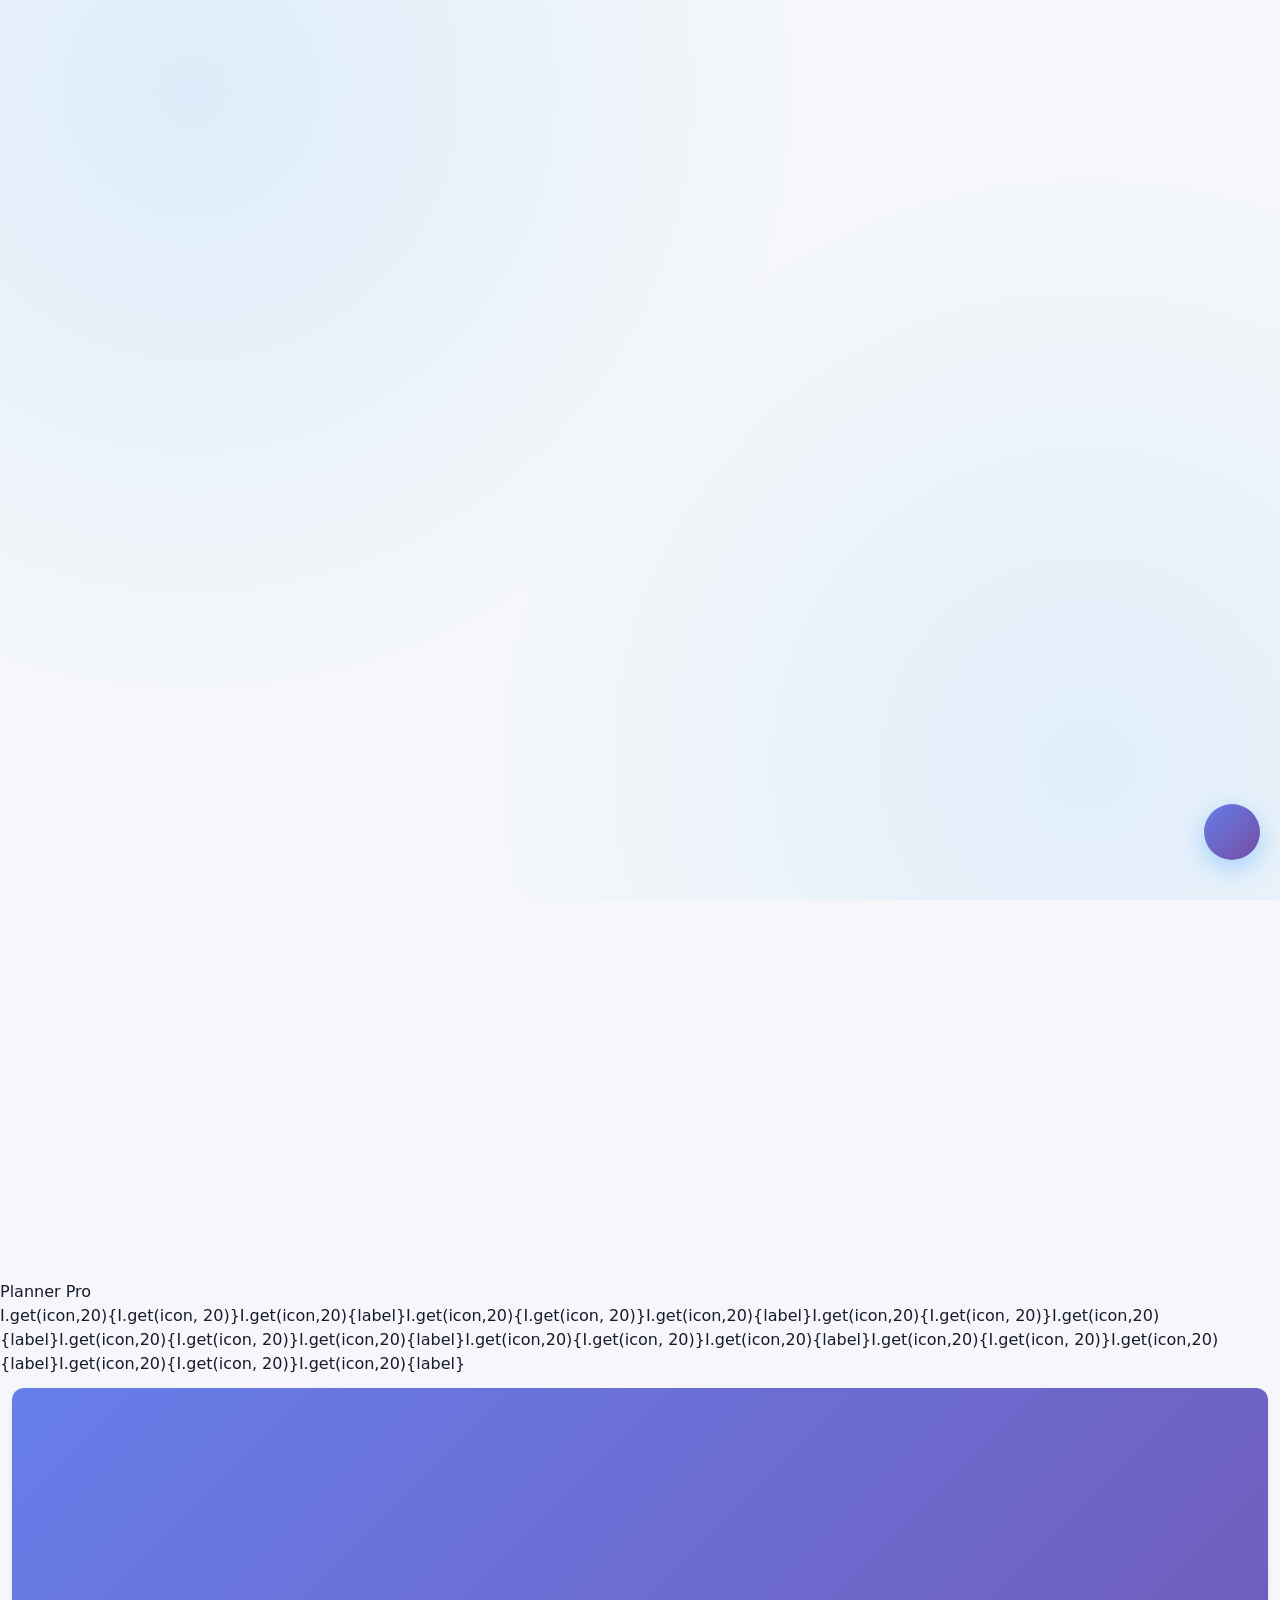
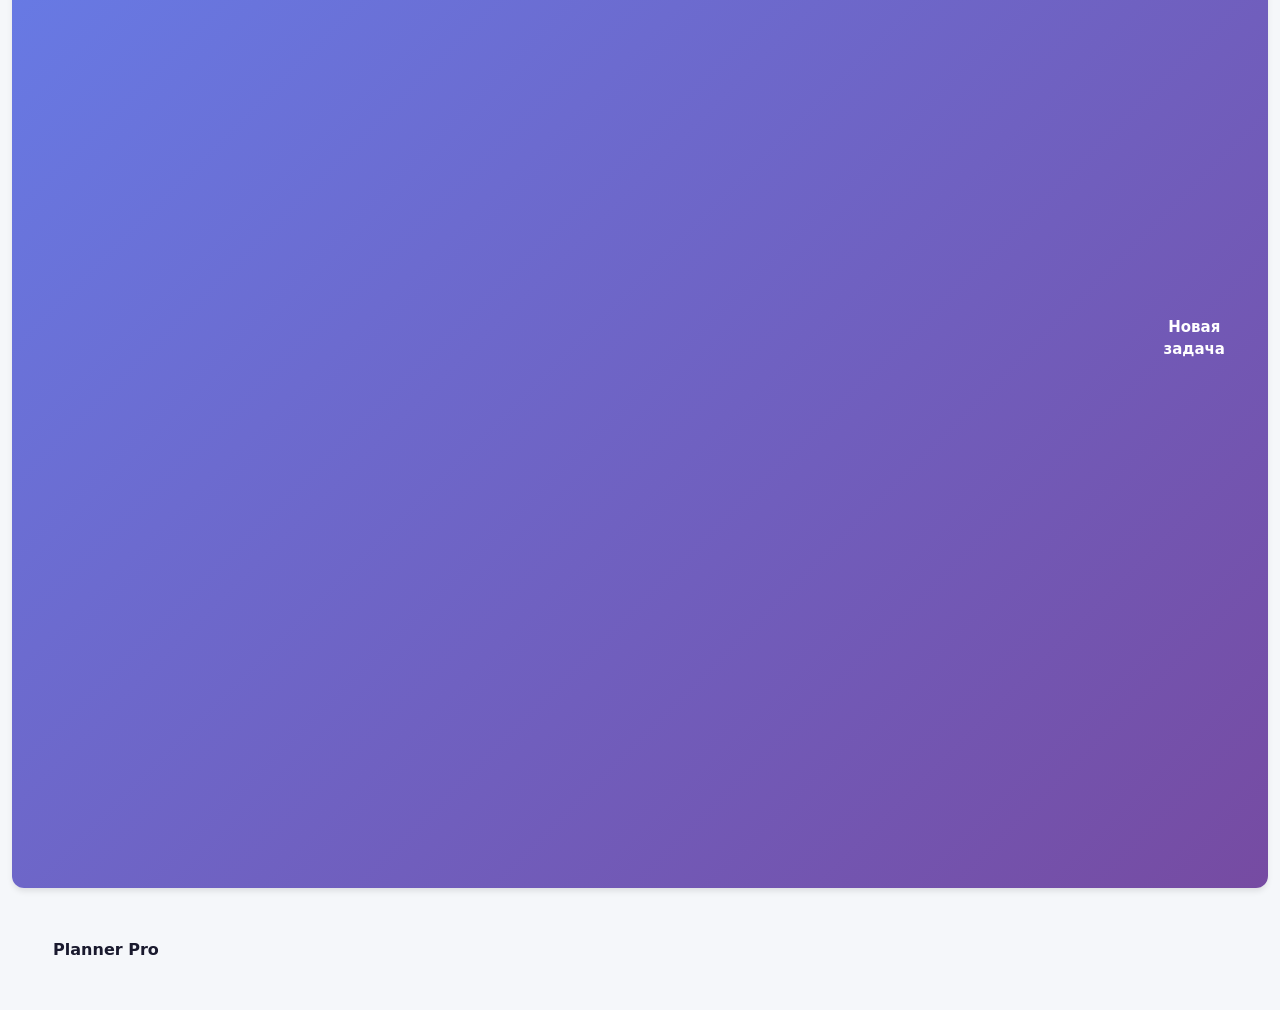
==== commit 584fe56f: "Add files via upload" ====
--- a/index.html
+++ b/index.html
@@ -1,653 +1,102 @@
 <!DOCTYPE html>
-<html lang="ru" dir="ltr">
+<html lang="ru">
 <head>
   <meta charset="UTF-8">
   <meta name="viewport" content="width=device-width, initial-scale=1, viewport-fit=cover, user-scalable=no">
+
+  <title>Planner Pro — Планировщик задач и заметок</title>
+  <meta name="description" content="Планировщик задач и заметок с офлайн-работой">
+
+  <!-- PWA -->
+  <link rel="manifest" href="manifest.json?v=1.0.0">
   <meta name="theme-color" content="#667eea" media="(prefers-color-scheme: light)">
   <meta name="theme-color" content="#1a1a2e" media="(prefers-color-scheme: dark)">
+  <meta name="mobile-web-app-capable" content="yes">
   <meta name="apple-mobile-web-app-capable" content="yes">
   <meta name="apple-mobile-web-app-status-bar-style" content="black-translucent">
-  <meta name="apple-mobile-web-app-title" content="Planner Pro">
-  <meta name="mobile-web-app-capable" content="yes">
-  <meta name="application-name" content="Planner Pro">
+  <meta name="apple-mobile-web-app-title" content="Planner">
+  <meta name="application-name" content="Planner">
   <meta name="msapplication-TileColor" content="#667eea">
-  <meta name="msapplication-TileImage" content="icon-144.png">
-  <meta name="description" content="Планировщик задач и заметок с офлайн-работой">
-  <title>Planner Pro</title>
-  <link rel="manifest" href="manifest.json">
-  <link rel="apple-touch-icon" href="apple-touch-icon.png">
-  <link rel="icon" type="image/png" sizes="96x96" href="icon-96.png">
-  <link rel="stylesheet" href="styles.css">
+  <meta name="msapplication-TileImage" content="icons/icon-144.png?v=1.0.0">
+
+  <!-- Icons -->
+  <link rel="icon" type="image/png" sizes="96x96" href="icons/icon-96.png?v=1.0.0">
+  <link rel="apple-touch-icon" href="icons/apple-touch-icon.png?v=1.0.0">
+
+  <!-- iOS Splash Screens -->
+  <link rel="apple-touch-startup-image" href="splash/splash-640x1136.png?v=1.0.0" media="(device-width: 320px)">
+  <link rel="apple-touch-startup-image" href="splash/splash-750x1334.png?v=1.0.0" media="(device-width: 375px) and (device-height: 667px)">
+  <link rel="apple-touch-startup-image" href="splash/splash-828x1792.png?v=1.0.0" media="(device-width: 414px) and (device-height: 896px)">
+  <link rel="apple-touch-startup-image" href="splash/splash-1125x2436.png?v=1.0.0" media="(device-width: 375px) and (device-height: 812px)">
+  <link rel="apple-touch-startup-image" href="splash/splash-1242x2688.png?v=1.0.0" media="(device-width: 414px) and (device-height: 896px)">
+  <link rel="apple-touch-startup-image" href="splash/splash-1536x2048.png?v=1.0.0" media="(device-width: 768px)">
+  <link rel="apple-touch-startup-image" href="splash/splash-1668x2224.png?v=1.0.0" media="(device-width: 834px)">
+  <link rel="apple-touch-startup-image" href="splash/splash-2048x2732.png?v=1.0.0" media="(device-width: 1024px)">
+
+  <!-- Open Graph -->
+  <meta property="og:title" content="Planner Pro">
+  <meta property="og:description" content="Планировщик задач и заметок с офлайн-работой">
+  <meta property="og:image" content="icons/og-image.png?v=1.0.0">
+  <meta property="og:type" content="website">
+
+  <!-- Styles (versioned) -->
+  <link rel="stylesheet" href="styles.css?v=1.0.0">
+
+  <!-- App version constant (used by SW update check) -->
+  <script>
+    window.APP_VERSION = '1.0.0';
+    window.APP_BASE = '/PlannerPro/';
+  </script>
 </head>
 <body>
+
   <!-- Splash Screen -->
-  <div id="splash-screen">
+  <div id="splash-screen" class="splash-screen" role="status" aria-label="Загрузка приложения">
     <div class="splash-logo">
-      <svg viewBox="0 0 64 64" width="80" height="80">
-        <rect x="8" y="12" width="48" height="40" rx="6" fill="none" stroke="currentColor" stroke-width="4"/>
-        <line x1="20" y1="24" x2="44" y2="24" stroke="currentColor" stroke-width="3" stroke-linecap="round"/>
-        <line x1="20" y1="32" x2="36" y2="32" stroke="currentColor" stroke-width="3" stroke-linecap="round"/>
-        <line x1="20" y1="40" x2="32" y2="40" stroke="currentColor" stroke-width="3" stroke-linecap="round"/>
-        <circle cx="48" cy="16" r="10" fill="currentColor" opacity="0.15"/>
-        <path d="M44 16l3 3 6-6" stroke="currentColor" stroke-width="2.5" fill="none" stroke-linecap="round" stroke-linejoin="round"/>
+      <svg width="72" height="72" viewBox="0 0 24 24" fill="none" stroke="currentColor" stroke-width="1.5" stroke-linecap="round" stroke-linejoin="round" aria-hidden="true">
+        <rect x="3" y="4" width="18" height="18" rx="4"/>
+        <path d="M16 2v4M8 2v4M3 10h18"/>
+        <path d="M9 15l2 2 4-4"/>
       </svg>
     </div>
     <div class="splash-title">Planner Pro</div>
-    <div class="splash-loader">
-      <div class="splash-spinner"></div>
-    </div>
+    <div class="splash-spinner" aria-hidden="true"></div>
+    <div class="splash-status" id="splash-status">Инициализация…</div>
   </div>
 
-  <!-- Main App -->
-  <div id="app" class="hidden">
-    <!-- Header -->
-    <header id="app-header">
-      <div class="header-content">
-        <h1 id="page-title">Главная</h1>
-        <button id="header-search-btn" class="icon-btn" aria-label="Поиск">
-          <svg viewBox="0 0 24 24" width="24" height="24" fill="none" stroke="currentColor" stroke-width="2" stroke-linecap="round" stroke-linejoin="round"><circle cx="11" cy="11" r="8"/><line x1="21" y1="21" x2="16.65" y2="16.65"/></svg>
-        </button>
-      </div>
-    </header>
+  <!-- App Root -->
+  <div id="app" hidden>
+    <!-- Side Navigation (desktop/tablet) -->
+    <nav id="side-nav" class="side-nav glass-panel" aria-label="Основная навигация"></nav>
 
-    <!-- Content Area -->
-    <main id="main-content">
-      <!-- Dashboard -->
-      <section id="view-dashboard" class="view active">
-        <div class="dashboard-welcome">
-          <div class="welcome-greeting" id="welcome-greeting">Добрый день!</div>
-          <div class="welcome-date" id="welcome-date">10 мая 2026</div>
-        </div>
-        <div class="dashboard-progress card">
-          <div class="progress-header">
-            <span class="progress-label">Прогресс дня</span>
-            <span class="progress-value" id="day-progress-value">0%</span>
-          </div>
-          <div class="progress-bar">
-            <div class="progress-fill" id="day-progress-fill" style="width:0%"></div>
-          </div>
-        </div>
-        <div class="dashboard-section">
-          <h2 class="section-title">Задачи на ближайшие дни <span class="badge" id="upcoming-days-count">0</span></h2>
-          <div class="task-list" id="dashboard-upcoming-tasks"></div>
-          <div class="empty-state hidden" id="dashboard-upcoming-empty">
-            <svg viewBox="0 0 24 24" width="48" height="48" fill="none" stroke="currentColor" stroke-width="1.5"><circle cx="12" cy="12" r="10"/><path d="M8 12l2.5 2.5L16 9"/></svg>
-            <p>Задач на ближайшие дни нет. Отлично!</p>
-          </div>
-        </div>
-        <div class="dashboard-section hidden" id="dashboard-overdue-section">
-          <h2 class="section-title overdue-title">Просроченные <span class="badge badge-danger" id="overdue-count">0</span></h2>
-          <div class="task-list" id="dashboard-overdue-tasks"></div>
-        </div>
-        <div class="dashboard-section">
-          <h2 class="section-title">Недавние проекты</h2>
-          <div class="projects-scroll">
-            <div class="projects-list" id="dashboard-recent-projects"></div>
-          </div>
-          <div class="empty-state hidden" id="dashboard-projects-empty">
-            <svg viewBox="0 0 24 24" width="48" height="48" fill="none" stroke="currentColor" stroke-width="1.5"><path d="M22 19a2 2 0 01-2 2H4a2 2 0 01-2-2V5a2 2 0 012-2h5l2 3h9a2 2 0 012 2z"/></svg>
-            <p>Нет проектов. Создайте первый!</p>
-          </div>
-        </div>
-        <div class="dashboard-section">
-          <h2 class="section-title">Закреплённые заметки</h2>
-          <div class="notes-grid" id="dashboard-pinned-notes"></div>
-          <div class="empty-state hidden" id="dashboard-pinned-empty">
-            <svg viewBox="0 0 24 24" width="48" height="48" fill="none" stroke="currentColor" stroke-width="1.5"><path d="M14 2H6a2 2 0 00-2 2v16a2 2 0 002 2h12a2 2 0 002-2V8z"/><polyline points="14 2 14 8 20 8"/></svg>
-            <p>Нет закреплённых заметок</p>
-          </div>
-        </div>
-      </section>
+    <!-- Main Content -->
+    <main id="main-content" role="main"></main>
 
-      <!-- Tasks -->
-      <section id="view-tasks" class="view">
-        <div class="tabs" id="tasks-tabs">
-          <button class="tab active" data-tab="all">Все</button>
-          <button class="tab" data-tab="today">Сегодня</button>
-          <button class="tab" data-tab="upcoming">Предстоящие</button>
-          <button class="tab" data-tab="someday">Когда-нибудь</button>
-        </div>
-        <div class="tab-content active" id="tab-all">
-          <div class="task-list" id="all-tasks"></div>
-          <div class="empty-state hidden" id="all-empty">
-            <svg viewBox="0 0 24 24" width="48" height="48" fill="none" stroke="currentColor" stroke-width="1.5"><path d="M21 15a2 2 0 01-2 2H7l-4 4V5a2 2 0 012-2h14a2 2 0 012 2z"/></svg>
-            <p>Нет задач. Добавьте первую!</p>
-          </div>
-        </div>
-        <div class="tab-content" id="tab-today">
-          <div class="task-list" id="today-tasks"></div>
-          <div class="empty-state hidden" id="today-empty">
-            <svg viewBox="0 0 24 24" width="48" height="48" fill="none" stroke="currentColor" stroke-width="1.5"><circle cx="12" cy="12" r="10"/><path d="M8 12l2.5 2.5L16 9"/></svg>
-            <p>На сегодня задач нет!</p>
-          </div>
-        </div>
-        <div class="tab-content" id="tab-upcoming">
-          <div class="task-list" id="upcoming-tasks"></div>
-          <div class="empty-state hidden" id="upcoming-empty">
-            <svg viewBox="0 0 24 24" width="48" height="48" fill="none" stroke="currentColor" stroke-width="1.5"><rect x="3" y="4" width="18" height="18" rx="2"/><line x1="16" y1="2" x2="16" y2="6"/><line x1="8" y1="2" x2="8" y2="6"/><line x1="3" y1="10" x2="21" y2="10"/></svg>
-            <p>Нет предстоящих задач</p>
-          </div>
-        </div>
-        <div class="tab-content" id="tab-someday">
-          <div class="task-list" id="someday-tasks"></div>
-          <div class="empty-state hidden" id="someday-empty">
-            <svg viewBox="0 0 24 24" width="48" height="48" fill="none" stroke="currentColor" stroke-width="1.5"><path d="M12 22c5.523 0 10-4.477 10-10S17.523 2 12 2 2 6.477 2 12s4.477 10 10 10z"/><path d="M12 6v6l4 2"/></svg>
-            <p>Нет задач без даты</p>
-          </div>
-        </div>
-      </section>
+    <!-- Bottom Navigation (mobile) -->
+    <nav id="bottom-nav" class="bottom-nav glass-panel" aria-label="Навигация"></nav>
 
-      <!-- Calendar -->
-      <section id="view-calendar" class="view">
-        <div class="calendar-header">
-          <button id="cal-prev" class="icon-btn" aria-label="Предыдущий месяц">
-            <svg viewBox="0 0 24 24" width="20" height="20" fill="none" stroke="currentColor" stroke-width="2" stroke-linecap="round" stroke-linejoin="round"><polyline points="15 18 9 12 15 6"/></svg>
-          </button>
-          <h2 id="cal-month-year">Май 2026</h2>
-          <button id="cal-next" class="icon-btn" aria-label="Следующий месяц">
-            <svg viewBox="0 0 24 24" width="20" height="20" fill="none" stroke="currentColor" stroke-width="2" stroke-linecap="round" stroke-linejoin="round"><polyline points="9 18 15 12 9 6"/></svg>
-          </button>
-          <button id="cal-today" class="btn btn-sm">Сегодня</button>
-        </div>
-        <div class="calendar-grid" id="calendar-grid"></div>
-      </section>
+    <!-- FAB -->
+    <button id="fab" class="fab" aria-label="Создать">
+      <svg width="24" height="24" viewBox="0 0 24 24" fill="none" stroke="currentColor" stroke-width="2" stroke-linecap="round"><path d="M12 5v14M5 12h14"/></svg>
+    </button>
 
-      <!-- Notes -->
-      <section id="view-notes" class="view">
-        <div class="notes-search">
-          <input type="text" id="notes-search-input" placeholder="Поиск по заметкам..." class="search-input">
-        </div>
-        <div class="notes-grid" id="notes-grid"></div>
-        <div class="empty-state hidden" id="notes-empty">
-          <svg viewBox="0 0 24 24" width="48" height="48" fill="none" stroke="currentColor" stroke-width="1.5"><path d="M14 2H6a2 2 0 00-2 2v16a2 2 0 002 2h12a2 2 0 002-2V8z"/><polyline points="14 2 14 8 20 8"/></svg>
-          <p>Нет заметок. Создайте первую!</p>
-        </div>
-      </section>
+    <!-- Modal / BottomSheet container -->
+    <div id="modal-root"></div>
 
-      <!-- Projects -->
-      <section id="view-projects" class="view">
-        <div class="projects-list" id="projects-list"></div>
-        <div class="empty-state hidden" id="projects-empty">
-          <svg viewBox="0 0 24 24" width="48" height="48" fill="none" stroke="currentColor" stroke-width="1.5"><path d="M22 19a2 2 0 01-2 2H4a2 2 0 01-2-2V5a2 2 0 012-2h5l2 3h9a2 2 0 012 2z"/></svg>
-          <p>Нет проектов. Создайте первый!</p>
-        </div>
-      </section>
-
-      <!-- Stats -->
-      <section id="view-stats" class="view">
-        <div class="stats-grid">
-          <div class="stat-card card">
-            <div class="stat-value" id="stat-completed-today">0</div>
-            <div class="stat-label">Выполнено сегодня</div>
-          </div>
-          <div class="stat-card card">
-            <div class="stat-value" id="stat-completed-week">0</div>
-            <div class="stat-label">За неделю</div>
-          </div>
-          <div class="stat-card card">
-            <div class="stat-value" id="stat-completed-month">0</div>
-            <div class="stat-label">За месяц</div>
-          </div>
-          <div class="stat-card card">
-            <div class="stat-value" id="stat-total-active">0</div>
-            <div class="stat-label">Активных задач</div>
-          </div>
-        </div>
-        <div class="stats-section card">
-          <h3 class="stats-title">Продуктивность (30 дней)</h3>
-          <div class="heatmap" id="stats-heatmap"></div>
-        </div>
-        <div class="stats-section card">
-          <h3 class="stats-title">По проектам</h3>
-          <div class="chart-bars" id="stats-projects-chart"></div>
-        </div>
-        <div class="stats-section card">
-          <h3 class="stats-title">По приоритетам</h3>
-          <div class="chart-bars" id="stats-priority-chart"></div>
-        </div>
-      </section>
-
-      <!-- Archive -->
-      <section id="view-archive" class="view">
-        <div class="tabs">
-          <button class="tab active" data-tab="completed">Выполненные</button>
-          <button class="tab" data-tab="trash">Корзина</button>
-        </div>
-        <div class="tab-content active" id="tab-completed">
-          <div class="task-list" id="completed-tasks"></div>
-          <div class="empty-state hidden" id="completed-empty">
-            <svg viewBox="0 0 24 24" width="48" height="48" fill="none" stroke="currentColor" stroke-width="1.5"><circle cx="12" cy="12" r="10"/><path d="M8 12l2.5 2.5L16 9"/></svg>
-            <p>Нет выполненных задач</p>
-          </div>
-        </div>
-        <div class="tab-content" id="tab-trash">
-          <div class="task-list" id="trash-tasks"></div>
-          <div class="empty-state hidden" id="trash-empty">
-            <svg viewBox="0 0 24 24" width="48" height="48" fill="none" stroke="currentColor" stroke-width="1.5"><polyline points="3 6 5 6 21 6"/><path d="M19 6v14a2 2 0 01-2 2H7a2 2 0 01-2-2V6m3 0V4a2 2 0 012-2h4a2 2 0 012 2v2"/></svg>
-            <p>Корзина пуста</p>
-          </div>
-          <button id="clear-trash-btn" class="btn btn-danger btn-block hidden">Очистить корзину</button>
-        </div>
-      </section>
-
-      <!-- Search -->
-      <section id="view-search" class="view">
-        <div class="search-header">
-          <input type="text" id="search-input" placeholder="Поиск..." class="search-input" autofocus>
-          <button id="search-close-btn" class="icon-btn" aria-label="Закрыть">
-            <svg viewBox="0 0 24 24" width="24" height="24" fill="none" stroke="currentColor" stroke-width="2"><line x1="18" y1="6" x2="6" y2="18"/><line x1="6" y1="6" x2="18" y2="18"/></svg>
-          </button>
-        </div>
-        <div class="search-filters">
-          <button class="filter-chip active" data-filter="all">Все</button>
-          <button class="filter-chip" data-filter="tasks">Задачи</button>
-          <button class="filter-chip" data-filter="notes">Заметки</button>
-          <button class="filter-chip" data-filter="projects">Проекты</button>
-        </div>
-        <div id="search-results">
-          <div class="empty-state">
-            <svg viewBox="0 0 24 24" width="48" height="48" fill="none" stroke="currentColor" stroke-width="1.5"><circle cx="11" cy="11" r="8"/><line x1="21" y1="21" x2="16.65" y2="16.65"/></svg>
-            <p>Введите запрос для поиска</p>
-          </div>
-        </div>
-      </section>
-
-      <!-- Settings -->
-      <section id="view-settings" class="view">
-        <div class="settings-section card">
-          <h3 class="settings-title">Внешний вид</h3>
-          <div class="settings-item">
-            <label>Тема</label>
-            <select id="setting-theme" class="input">
-              <option value="light">Светлая</option>
-              <option value="dark">Тёмная</option>
-            </select>
-          </div>
-          <div class="settings-item">
-            <label>Цветовая схема</label>
-            <select id="setting-accent" class="input">
-              <option value="blue">Океан</option>
-              <option value="purple">Закат</option>
-              <option value="green">Лес</option>
-              <option value="rose">Неон</option>
-            </select>
-          </div>
-        </div>
-        <div class="settings-section card">
-          <h3 class="settings-title">Задачи</h3>
-          <div class="settings-item">
-            <label>Показывать задачи на ближайшие дни</label>
-            <select id="setting-upcoming-days" class="input">
-              <option value="2">2 дня</option>
-              <option value="3">3 дня</option>
-              <option value="4">4 дня</option>
-              <option value="5">5 дней</option>
-              <option value="6">6 дней</option>
-              <option value="7">7 дней</option>
-            </select>
-          </div>
-        </div>
-        <div class="settings-section card">
-          <h3 class="settings-title">Данные</h3>
-          <button id="export-data-btn" class="btn btn-block">Экспорт данных</button>
-          <button id="import-data-btn" class="btn btn-block">Импорт данных</button>
-          <input type="file" id="import-file-input" accept=".json" class="hidden">
-          <button id="clear-data-btn" class="btn btn-danger btn-block">Очистить все данные</button>
-        </div>
-        <div class="settings-section card">
-          <h3 class="settings-title">О приложении</h3>
-          <div class="settings-item">
-            <label>Версия</label>
-            <span id="app-version">1.1</span>
-          </div>
-          <div class="settings-item">
-            <label>GitHub</label>
-            <a href="https://github.com/Maarkevich/PlannerPro" target="_blank" class="link">Открыть репозиторий</a>
-          </div>
-        </div>
-      </section>
-    </main>
-
-    <!-- Bottom Navigation -->
-    <nav id="bottom-nav">
-      <button class="nav-item active" data-view="dashboard" aria-label="Главная">
-        <svg viewBox="0 0 24 24" width="24" height="24" fill="none" stroke="currentColor" stroke-width="2" stroke-linecap="round" stroke-linejoin="round"><path d="M3 9l9-7 9 7v11a2 2 0 01-2 2H5a2 2 0 01-2-2z"/><polyline points="9 22 9 12 15 12 15 22"/></svg>
-        <span>Главная</span>
-      </button>
-      <button class="nav-item" data-view="tasks" aria-label="Задачи">
-        <svg viewBox="0 0 24 24" width="24" height="24" fill="none" stroke="currentColor" stroke-width="2" stroke-linecap="round" stroke-linejoin="round"><path d="M9 11l3 3L22 4"/><path d="M21 12v7a2 2 0 01-2 2H5a2 2 0 01-2-2V5a2 2 0 012-2h11"/></svg>
-        <span>Задачи</span>
-      </button>
-      <button id="fab-btn" class="fab" aria-label="Добавить">
-        <svg viewBox="0 0 24 24" width="28" height="28" fill="none" stroke="currentColor" stroke-width="2.5" stroke-linecap="round" stroke-linejoin="round"><line x1="12" y1="5" x2="12" y2="19"/><line x1="5" y1="12" x2="19" y2="12"/></svg>
-      </button>
-      <button class="nav-item" data-view="calendar" aria-label="Календарь">
-        <svg viewBox="0 0 24 24" width="24" height="24" fill="none" stroke="currentColor" stroke-width="2" stroke-linecap="round" stroke-linejoin="round"><rect x="3" y="4" width="18" height="18" rx="2" ry="2"/><line x1="16" y1="2" x2="16" y2="6"/><line x1="8" y1="2" x2="8" y2="6"/><line x1="3" y1="10" x2="21" y2="10"/></svg>
-        <span>Календарь</span>
-      </button>
-      <button class="nav-item" data-view="notes" aria-label="Заметки">
-        <svg viewBox="0 0 24 24" width="24" height="24" fill="none" stroke="currentColor" stroke-width="2" stroke-linecap="round" stroke-linejoin="round"><path d="M14 2H6a2 2 0 00-2 2v16a2 2 0 002 2h12a2 2 0 002-2V8z"/><polyline points="14 2 14 8 20 8"/></svg>
-        <span>Заметки</span>
-      </button>
-      <button class="nav-item" id="menu-btn" aria-label="Меню">
-        <svg viewBox="0 0 24 24" width="24" height="24" fill="none" stroke="currentColor" stroke-width="2" stroke-linecap="round" stroke-linejoin="round"><circle cx="12" cy="12" r="1"/><circle cx="12" cy="5" r="1"/><circle cx="12" cy="19" r="1"/></svg>
-        <span>Меню</span>
-      </button>
-    </nav>
-
-    <!-- FAB Menu -->
-    <div id="fab-menu" class="fab-menu hidden">
-      <div class="fab-overlay"></div>
-      <div class="fab-actions">
-        <button class="fab-action" data-action="task">
-          <svg viewBox="0 0 24 24" width="24" height="24" fill="none" stroke="currentColor" stroke-width="2"><path d="M9 11l3 3L22 4"/><path d="M21 12v7a2 2 0 01-2 2H5a2 2 0 01-2-2V5a2 2 0 012-2h11"/></svg>
-          <span>Задача</span>
-        </button>
-        <button class="fab-action" data-action="note">
-          <svg viewBox="0 0 24 24" width="24" height="24" fill="none" stroke="currentColor" stroke-width="2"><path d="M14 2H6a2 2 0 00-2 2v16a2 2 0 002 2h12a2 2 0 002-2V8z"/><polyline points="14 2 14 8 20 8"/></svg>
-          <span>Заметка</span>
-        </button>
-        <button class="fab-action" data-action="project">
-          <svg viewBox="0 0 24 24" width="24" height="24" fill="none" stroke="currentColor" stroke-width="2"><path d="M22 19a2 2 0 01-2 2H4a2 2 0 01-2-2V5a2 2 0 012-2h5l2 3h9a2 2 0 012 2z"/></svg>
-          <span>Проект</span>
-        </button>
-      </div>
-    </div>
-
-    <!-- Menu Panel -->
-    <div id="menu-panel" class="menu-panel">
-      <div class="menu-overlay"></div>
-      <div class="menu-content">
-        <div class="menu-header">
-          <h2>Меню</h2>
-          <button class="menu-close icon-btn" aria-label="Закрыть">
-            <svg viewBox="0 0 24 24" width="24" height="24" fill="none" stroke="currentColor" stroke-width="2"><line x1="18" y1="6" x2="6" y2="18"/><line x1="6" y1="6" x2="18" y2="18"/></svg>
-          </button>
-        </div>
-        <nav class="menu-nav">
-          <button class="menu-item" data-view="projects">
-            <svg viewBox="0 0 24 24" width="20" height="20" fill="none" stroke="currentColor" stroke-width="2"><path d="M22 19a2 2 0 01-2 2H4a2 2 0 01-2-2V5a2 2 0 012-2h5l2 3h9a2 2 0 012 2z"/></svg>
-            <span>Проекты</span>
-          </button>
-          <button class="menu-item" data-view="stats">
-            <svg viewBox="0 0 24 24" width="20" height="20" fill="none" stroke="currentColor" stroke-width="2"><polyline points="22 12 18 12 15 21 9 3 6 12 2 12"/></svg>
-            <span>Статистика</span>
-          </button>
-          <button class="menu-item" data-view="archive">
-            <svg viewBox="0 0 24 24" width="20" height="20" fill="none" stroke="currentColor" stroke-width="2"><polyline points="21 8 21 21 3 21 3 8"/><rect x="1" y="3" width="22" height="5"/><line x1="10" y1="12" x2="14" y2="12"/></svg>
-            <span>Архив</span>
-          </button>
-          <button class="menu-item" data-view="settings">
-            <svg viewBox="0 0 24 24" width="20" height="20" fill="none" stroke="currentColor" stroke-width="2"><circle cx="12" cy="12" r="3"/><path d="M12 1v6m0 6v6M5.64 5.64l4.24 4.24m4.24 4.24l4.24 4.24M1 12h6m6 0h6M5.64 18.36l4.24-4.24m4.24-4.24l4.24-4.24"/></svg>
-            <span>Настройки</span>
-          </button>
-        </nav>
-      </div>
-    </div>
-
-    <!-- Task Modal -->
-    <div id="task-modal" class="modal">
-      <div class="modal-overlay"></div>
-      <div class="modal-content">
-        <div class="modal-header">
-          <h2 id="task-modal-title">Новая задача</h2>
-          <button class="modal-close" aria-label="Закрыть">
-            <svg viewBox="0 0 24 24" width="24" height="24" fill="none" stroke="currentColor" stroke-width="2"><line x1="18" y1="6" x2="6" y2="18"/><line x1="6" y1="6" x2="18" y2="18"/></svg>
-          </button>
-        </div>
-        <div class="modal-body">
-          <input type="text" id="task-title" placeholder="Название задачи" class="input input-lg" required>
-          <textarea id="task-desc" placeholder="Описание (опционально)" class="input" rows="3"></textarea>
-          <div class="form-row">
-            <label>Проект</label>
-            <select id="task-project" class="input">
-              <option value="">Без проекта</option>
-            </select>
-          </div>
-          <div class="form-row">
-            <label>Приоритет</label>
-            <div class="priority-picker">
-              <button class="priority-btn" data-priority="high">
-                <span class="priority-dot priority-high"></span>
-                <span>Высокий</span>
-              </button>
-              <button class="priority-btn active" data-priority="medium">
-                <span class="priority-dot priority-medium"></span>
-                <span>Средний</span>
-              </button>
-              <button class="priority-btn" data-priority="low">
-                <span class="priority-dot priority-low"></span>
-                <span>Низкий</span>
-              </button>
-            </div>
-          </div>
-          <div class="form-row">
-            <label>Дата выполнения</label>
-            <input type="date" id="task-date" class="input">
-          </div>
-          <div class="form-row-split">
-            <div class="form-col">
-              <label>Время начала</label>
-              <input type="time" id="task-start-time" class="input">
-            </div>
-            <div class="form-col">
-              <label>Время окончания</label>
-              <input type="time" id="task-end-time" class="input">
-            </div>
-          </div>
-          <div class="form-row">
-            <label>Повторение</label>
-            <select id="task-repeat" class="input">
-              <option value="none">Не повторять</option>
-              <option value="daily">Ежедневно</option>
-              <option value="weekly">Еженедельно</option>
-              <option value="monthly">Ежемесячно</option>
-            </select>
-          </div>
-          <div class="form-row">
-            <label>Подзадачи</label>
-            <div class="subtasks-list" id="task-subtasks-list"></div>
-            <div class="subtask-input-group">
-              <input type="text" id="task-subtask-input" placeholder="Новая подзадача" class="input">
-              <button id="task-subtask-add-btn" class="btn btn-sm">Добавить</button>
-            </div>
-          </div>
-          <div class="form-row">
-            <label>Теги</label>
-            <div class="tags-list" id="task-tags-list"></div>
-            <div class="tag-input-group">
-              <input type="text" id="task-tag-input" placeholder="Новый тег" class="input">
-              <button id="task-tag-add-btn" class="btn btn-sm">Добавить</button>
-            </div>
-          </div>
-        </div>
-        <div class="modal-footer">
-          <button id="task-delete-btn" class="btn btn-danger hidden">Удалить</button>
-          <button id="task-save-btn" class="btn btn-primary">Сохранить</button>
-        </div>
-      </div>
-    </div>
-
-    <!-- Note Modal -->
-    <div id="note-modal" class="modal">
-      <div class="modal-overlay"></div>
-      <div class="modal-content">
-        <div class="modal-header">
-          <h2 id="note-modal-title">Новая заметка</h2>
-          <button class="modal-close" aria-label="Закрыть">
-            <svg viewBox="0 0 24 24" width="24" height="24" fill="none" stroke="currentColor" stroke-width="2"><line x1="18" y1="6" x2="6" y2="18"/><line x1="6" y1="6" x2="18" y2="18"/></svg>
-          </button>
-        </div>
-        <div class="modal-body">
-          <input type="text" id="note-title" placeholder="Заголовок" class="input input-lg">
-          <div class="editor-toolbar">
-            <button class="toolbar-btn" data-format="h1" title="Заголовок 1">
-              <svg viewBox="0 0 24 24" width="18" height="18"><text x="2" y="18" font-size="18" font-weight="bold">H1</text></svg>
-            </button>
-            <button class="toolbar-btn" data-format="h2" title="Заголовок 2">
-              <svg viewBox="0 0 24 24" width="18" height="18"><text x="2" y="18" font-size="16" font-weight="bold">H2</text></svg>
-            </button>
-            <button class="toolbar-btn" data-format="bold" title="Жирный">
-              <svg viewBox="0 0 24 24" width="18" height="18"><text x="4" y="18" font-size="18" font-weight="bold">B</text></svg>
-            </button>
-            <button class="toolbar-btn" data-format="italic" title="Курсив">
-              <svg viewBox="0 0 24 24" width="18" height="18"><text x="6" y="18" font-size="18" font-style="italic">I</text></svg>
-            </button>
-            <button class="toolbar-btn" data-format="strike" title="Зачёркивание">
-              <svg viewBox="0 0 24 24" width="18" height="18"><text x="4" y="18" font-size="18" text-decoration="line-through">S</text></svg>
-            </button>
-            <button class="toolbar-btn" data-format="ul" title="Маркированный список">
-              <svg viewBox="0 0 24 24" width="18" height="18" fill="none" stroke="currentColor" stroke-width="2"><line x1="8" y1="6" x2="21" y2="6"/><line x1="8" y1="12" x2="21" y2="12"/><line x1="8" y1="18" x2="21" y2="18"/><circle cx="4" cy="6" r="1" fill="currentColor"/><circle cx="4" cy="12" r="1" fill="currentColor"/><circle cx="4" cy="18" r="1" fill="currentColor"/></svg>
-            </button>
-            <button class="toolbar-btn" data-format="ol" title="Нумерованный список">
-              <svg viewBox="0 0 24 24" width="18" height="18" fill="none" stroke="currentColor" stroke-width="2"><line x1="10" y1="6" x2="21" y2="6"/><line x1="10" y1="12" x2="21" y2="12"/><line x1="10" y1="18" x2="21" y2="18"/><text x="2" y="8" font-size="8">1.</text><text x="2" y="14" font-size="8">2.</text><text x="2" y="20" font-size="8">3.</text></svg>
-            </button>
-            <button class="toolbar-btn" data-format="checkbox" title="Чекбокс">
-              <svg viewBox="0 0 24 24" width="18" height="18" fill="none" stroke="currentColor" stroke-width="2"><rect x="3" y="3" width="18" height="18" rx="2"/><path d="M9 12l2 2 4-4"/></svg>
-            </button>
-          </div>
-          <div id="note-editor" class="note-editor" contenteditable="true" data-placeholder="Начните писать..."></div>
-          <div class="form-row">
-            <label>Проект</label>
-            <select id="note-project" class="input">
-              <option value="">Без проекта</option>
-            </select>
-          </div>
-          <div class="form-row">
-            <label class="checkbox-label">
-              <input type="checkbox" id="note-pinned">
-              <span>Закрепить заметку</span>
-            </label>
-          </div>
-          <div class="form-row">
-            <label class="checkbox-label">
-              <input type="checkbox" id="note-favorite">
-              <span>Добавить в избранное</span>
-            </label>
-          </div>
-          <div class="form-row">
-            <label>Теги</label>
-            <div class="tags-list" id="note-tags-list"></div>
-            <div class="tag-input-group">
-              <input type="text" id="note-tag-input" placeholder="Новый тег" class="input">
-              <button id="note-tag-add-btn" class="btn btn-sm">Добавить</button>
-            </div>
-          </div>
-        </div>
-        <div class="modal-footer">
-          <button id="note-delete-btn" class="btn btn-danger hidden">Удалить</button>
-          <button id="note-save-btn" class="btn btn-primary">Сохранить</button>
-        </div>
-      </div>
-    </div>
-
-    <!-- Project Modal -->
-    <div id="project-modal" class="modal">
-      <div class="modal-overlay"></div>
-      <div class="modal-content">
-        <div class="modal-header">
-          <h2 id="project-modal-title">Новый проект</h2>
-          <button class="modal-close" aria-label="Закрыть">
-            <svg viewBox="0 0 24 24" width="24" height="24" fill="none" stroke="currentColor" stroke-width="2"><line x1="18" y1="6" x2="6" y2="18"/><line x1="6" y1="6" x2="18" y2="18"/></svg>
-          </button>
-        </div>
-        <div class="modal-body">
-          <input type="text" id="project-name" placeholder="Название проекта" class="input input-lg">
-          <textarea id="project-desc" placeholder="Описание" class="input" rows="2"></textarea>
-          <div class="form-row">
-            <label>Иконка</label>
-            <input type="text" id="project-icon" placeholder="Emoji, например 📁" class="input" maxlength="2">
-          </div>
-          <div class="form-row">
-            <label>Цвет</label>
-            <div class="color-picker">
-              <button class="color-option active" data-color="#667eea" style="background:#667eea"></button>
-              <button class="color-option" data-color="#fa709a" style="background:#fa709a"></button>
-              <button class="color-option" data-color="#11998e" style="background:#11998e"></button>
-              <button class="color-option" data-color="#b721ff" style="background:#b721ff"></button>
-              <button class="color-option" data-color="#ff6b6b" style="background:#ff6b6b"></button>
-              <button class="color-option" data-color="#feca57" style="background:#feca57"></button>
-              <button class="color-option" data-color="#48dbfb" style="background:#48dbfb"></button>
-              <button class="color-option" data-color="#1dd1a1" style="background:#1dd1a1"></button>
-            </div>
-          </div>
-        </div>
-        <div class="modal-footer">
-          <button id="project-delete-btn" class="btn btn-danger hidden">Удалить</button>
-          <button id="project-save-btn" class="btn btn-primary">Сохранить</button>
-        </div>
-      </div>
-    </div>
-
-    <!-- Day Bottom Sheet -->
-    <div id="day-sheet" class="bottom-sheet">
-      <div class="sheet-overlay"></div>
-      <div class="sheet-content">
-        <div class="sheet-handle"></div>
-        <div class="sheet-header">
-          <h3 id="day-sheet-title">10 мая 2026</h3>
-          <button class="sheet-close" aria-label="Закрыть">
-            <svg viewBox="0 0 24 24" width="24" height="24" fill="none" stroke="currentColor" stroke-width="2"><line x1="18" y1="6" x2="6" y2="18"/><line x1="6" y1="6" x2="18" y2="18"/></svg>
-          </button>
-        </div>
-        <div class="sheet-body">
-          <div class="task-list" id="day-sheet-tasks"></div>
-          <div class="empty-state hidden" id="day-sheet-empty">
-            <p>Нет задач на этот день</p>
-          </div>
-          <button id="day-sheet-add-btn" class="btn btn-primary btn-block">Добавить задачу</button>
-        </div>
-      </div>
-    </div>
-
-    <!-- Confirm Dialog -->
-    <div id="confirm-dialog" class="modal modal-sm">
-      <div class="modal-overlay"></div>
-      <div class="modal-content">
-        <div class="modal-body text-center">
-          <p id="confirm-message">Вы уверены?</p>
-        </div>
-        <div class="modal-footer modal-footer-center">
-          <button id="confirm-cancel" class="btn">Отмена</button>
-          <button id="confirm-ok" class="btn btn-primary">OK</button>
-        </div>
-      </div>
-    </div>
-
-    <!-- Install Banner -->
-    <div id="install-banner" class="install-banner hidden">
-      <div class="install-banner-content">
-        <div class="install-banner-icon">
-          <svg viewBox="0 0 64 64" width="40" height="40">
-            <rect x="8" y="12" width="48" height="40" rx="6" fill="none" stroke="currentColor" stroke-width="4"/>
-            <line x1="20" y1="24" x2="44" y2="24" stroke="currentColor" stroke-width="3" stroke-linecap="round"/>
-            <line x1="20" y1="32" x2="36" y2="32" stroke="currentColor" stroke-width="3" stroke-linecap="round"/>
-            <line x1="20" y1="40" x2="32" y2="40" stroke="currentColor" stroke-width="3" stroke-linecap="round"/>
-            <circle cx="48" cy="16" r="10" fill="currentColor" opacity="0.15"/>
-            <path d="M44 16l3 3 6-6" stroke="currentColor" stroke-width="2.5" fill="none" stroke-linecap="round" stroke-linejoin="round"/>
-          </svg>
-        </div>
-        <div class="install-banner-text">
-          <strong>Planner Pro</strong>
-          <span>Установите для быстрого доступа</span>
-        </div>
-        <button id="install-btn" class="btn btn-primary btn-sm">Установить</button>
-        <button id="install-dismiss" class="icon-btn" aria-label="Закрыть">
-          <svg viewBox="0 0 24 24" width="18" height="18" fill="none" stroke="currentColor" stroke-width="2"><line x1="18" y1="6" x2="6" y2="18"/><line x1="6" y1="6" x2="18" y2="18"/></svg>
-        </button>
-      </div>
-    </div>
-
-    <!-- Toast Container -->
-    <div id="toast-container" class="toast-container"></div>
-
-    <!-- Update Toast -->
-    <div id="update-toast" class="update-toast hidden">
-      <span>Доступно обновление</span>
-      <button id="update-btn" class="btn btn-primary btn-sm">Обновить</button>
-    </div>
+    <!-- Toast container -->
+    <div id="toast-root" aria-live="polite"></div>
   </div>
 
-  <script src="app.js"></script>
+  <!-- Scripts (versioned) -->
+  <script src="db.js?v=1.0.0"></script>
+  <script src="store.js?v=1.0.0"></script>
+  <script src="utils.js?v=1.0.0"></script>
+  <script src="icons.js?v=1.0.0"></script>
+  <script src="components.js?v=1.0.0"></script>
+  <script src="services.js?v=1.0.0"></script>
+  <script src="views.js?v=1.0.0"></script>
+  <script src="router.js?v=1.0.0"></script>
+  <script src="app.js?v=1.0.0"></script>
+  <script src="sw-register.js?v=1.0.0"></script>
 </body>
 </html>
--- a/styles.css
+++ b/styles.css
@@ -1,2218 +1,578 @@
-/* ===== PLANNER PRO v1.1 - STYLES ===== */
-
-/* ===== RESET ===== */
-* { 
-  box-sizing: border-box; 
-  margin: 0; 
-  padding: 0; 
-  -webkit-tap-highlight-color: transparent; 
-}
-
-html, body {
-  height: 100%;
-  font-family: -apple-system, BlinkMacSystemFont, "SF Pro Display", "Segoe UI", Roboto, sans-serif;
-  -webkit-font-smoothing: antialiased;
-  scroll-behavior: smooth;
-  overscroll-behavior-y: none;
-  -webkit-text-size-adjust: 100%;
-  text-size-adjust: 100%;
-}
-
-button { font-family: inherit; cursor: pointer; }
-input, select, textarea { font-family: inherit; font-size: 16px; }
-
-/* ===== CSS VARIABLES - THEMES ===== */
+/* ============================================================
+   Planner Pro — styles.css  (v1.0.0)
+   Glassmorphism / iOS-style / Mobile-first
+   ============================================================ */
+
+/* ---------- Reset ---------- */
+*, *::before, *::after { box-sizing: border-box; margin: 0; padding: 0; }
+html { -webkit-text-size-adjust: 100%; scroll-behavior: smooth; }
+body { min-height: 100dvh; font-family: 'Inter', -apple-system, BlinkMacSystemFont, 'SF Pro', system-ui, sans-serif; line-height: 1.5; overflow-x: hidden; }
+button, input, select, textarea { font: inherit; color: inherit; background: none; border: none; outline: none; }
+button { cursor: pointer; }
+img, svg { display: block; }
+ul, ol { list-style: none; }
+a { color: inherit; text-decoration: none; }
+
+/* ---------- Themes: variants × light/dark ---------- */
 :root {
-  /* Dark Blue Theme (Default) */
-  --bg1: #0b1228;
-  --bg2: #1a1d3a;
-  --bg3: #112347;
-  --accent: #60a5fa;
-  --accent-strong: #3b82f6;
-  --accent-soft: rgba(96,165,250,0.18);
-  --text: #f1f5f9;
-  --text-muted: rgba(241,245,249,0.65);
-  --card-bg: rgba(255,255,255,0.07);
-  --card-border: rgba(255,255,255,0.10);
-  --card-shadow: 0 10px 30px rgba(0,0,0,0.35);
-  --header-bg: rgba(10,12,28,0.55);
-  --input-bg: rgba(255,255,255,0.10);
-  --input-border: rgba(255,255,255,0.14);
-  --btn-bg: rgba(255,255,255,0.12);
-  --btn-border: rgba(255,255,255,0.16);
-  --modal-bg: rgba(20,22,45,0.88);
-  --radius: 18px;
-  --radius-sm: 12px;
-  --radius-lg: 24px;
-  
-  /* Priority Colors */
-  --priority-high: #ef4444;
-  --priority-medium: #f59e0b;
-  --priority-low: #10b981;
-  
-  /* Status Colors */
-  --status-active: var(--accent);
-  --status-completed: #10b981;
-  --status-overdue: #ef4444;
-}
-
-/* ----- DARK THEME PRESETS ----- */
-[data-theme="dark"][data-accent="blue"] {
-  --bg1: #0b1228;
-  --bg2: #1a1d3a;
-  --bg3: #112347;
-  --accent: #60a5fa;
-  --accent-strong: #3b82f6;
-  --accent-soft: rgba(96,165,250,0.18);
-  --header-bg: rgba(10,12,28,0.55);
-  --modal-bg: rgba(20,22,45,0.88);
-}
-
-[data-theme="dark"][data-accent="purple"] {
-  --bg1: #160a30;
-  --bg2: #2a1454;
-  --bg3: #3b1d6b;
-  --accent: #c084fc;
-  --accent-strong: #a855f7;
-  --accent-soft: rgba(192,132,252,0.18);
-  --header-bg: rgba(22,10,48,0.55);
-  --modal-bg: rgba(35,18,75,0.88);
-}
-
-[data-theme="dark"][data-accent="green"] {
-  --bg1: #061a14;
-  --bg2: #0f3328;
-  --bg3: #144a3a;
-  --accent: #34d399;
-  --accent-strong: #10b981;
-  --accent-soft: rgba(52,211,153,0.18);
-  --header-bg: rgba(6,26,20,0.55);
-  --modal-bg: rgba(15,40,32,0.88);
-}
-
-[data-theme="dark"][data-accent="rose"] {
-  --bg1: #200818;
-  --bg2: #45102f;
-  --bg3: #5a1740;
-  --accent: #fb7185;
-  --accent-strong: #e11d48;
-  --accent-soft: rgba(251,113,133,0.18);
-  --header-bg: rgba(32,8,24,0.55);
-  --modal-bg: rgba(55,15,40,0.88);
-}
-
-/* ----- LIGHT THEME PRESETS ----- */
-[data-theme="light"] {
-  --text: #0f172a;
-  --text-muted: rgba(15,23,42,0.6);
-  --card-bg: rgba(255,255,255,0.55);
-  --card-border: rgba(255,255,255,0.7);
-  --card-shadow: 0 10px 30px rgba(15,23,42,0.10);
-  --input-bg: rgba(255,255,255,0.7);
-  --input-border: rgba(15,23,42,0.10);
-  --btn-bg: rgba(255,255,255,0.7);
-  --btn-border: rgba(15,23,42,0.10);
-  --modal-bg: rgba(255,255,255,0.88);
-}
-
-[data-theme="light"][data-accent="blue"] {
-  --bg1: #cfe4ff;
-  --bg2: #e8f1ff;
-  --bg3: #dbeafe;
-  --accent: #2563eb;
-  --accent-strong: #1d4ed8;
-  --accent-soft: rgba(37,99,235,0.14);
-  --header-bg: rgba(255,255,255,0.55);
-}
-
-[data-theme="light"][data-accent="green"] {
-  --bg1: #c7f0d8;
-  --bg2: #e6fbef;
-  --bg3: #d1fae5;
-  --accent: #059669;
-  --accent-strong: #047857;
-  --accent-soft: rgba(5,150,105,0.14);
-  --header-bg: rgba(255,255,255,0.55);
-}
-
-[data-theme="light"][data-accent="purple"] {
-  --bg1: #e0d0ff;
-  --bg2: #f3eaff;
-  --bg3: #e9d5ff;
-  --accent: #7c3aed;
-  --accent-strong: #6d28d9;
-  --accent-soft: rgba(124,58,237,0.14);
-  --header-bg: rgba(255,255,255,0.55);
-}
-
-[data-theme="light"][data-accent="rose"] {
-  --bg1: #ffe4e6;
-  --bg2: #fff1f2;
-  --bg3: #fecdd3;
-  --accent: #e11d48;
-  --accent-strong: #be123c;
-  --accent-soft: rgba(225,29,72,0.14);
-  --header-bg: rgba(255,255,255,0.55);
-}
-
-/* ===== BACKGROUND ===== */
+  --radius-sm: 8px; --radius-md: 12px; --radius-lg: 16px;
+  --radius-xl: 24px; --radius-full: 9999px;
+  --glass-blur: 20px;
+  --shadow-sm: 0 1px 2px rgba(0,0,0,.05);
+  --shadow-md: 0 4px 6px -1px rgba(0,0,0,.1);
+  --shadow-lg: 0 10px 15px -3px rgba(0,0,0,.1);
+  --ease-page: cubic-bezier(.4,0,.2,1);
+  --ease-modal: cubic-bezier(.32,.72,0,1);
+  --z-toast:1000; --z-modal:900; --z-overlay:800; --z-fab:700;
+  --z-dropdown:600; --z-header:500;
+}
+
+/* Ocean Light */
+[data-theme="ocean"][data-mode="light"], :root {
+  --primary-gradient: linear-gradient(135deg,#667eea 0%,#764ba2 100%);
+  --accent:#4facfe; --accent-strong:#3b8fe0;
+  --bg-primary:#f5f7fa; --bg-secondary:#ffffff; --bg-tertiary:#e8ecf1;
+  --text-primary:#1a1a2e; --text-secondary:#6b7280; --text-tertiary:#9ca3af;
+  --glass-bg:rgba(102,126,234,.08); --glass-bg-strong:rgba(255,255,255,.65);
+  --glass-border:rgba(255,255,255,.3); --backdrop:rgba(0,0,0,.35);
+}
+[data-theme="ocean"][data-mode="dark"] {
+  --primary-gradient: linear-gradient(135deg,#667eea 0%,#764ba2 100%);
+  --accent:#4facfe; --accent-strong:#6bc5ff;
+  --bg-primary:#1a1a2e; --bg-secondary:#222240; --bg-tertiary:#2c2c50;
+  --text-primary:#f1f2f8; --text-secondary:#a5adc9; --text-tertiary:#6b7191;
+  --glass-bg:rgba(102,126,234,.15); --glass-bg-strong:rgba(34,34,64,.75);
+  --glass-border:rgba(255,255,255,.12); --backdrop:rgba(0,0,0,.55);
+}
+/* Sunset */
+[data-theme="sunset"][data-mode="light"] {
+  --primary-gradient: linear-gradient(135deg,#fa709a 0%,#fee140 100%);
+  --accent:#ff6b6b; --accent-strong:#e05252;
+  --bg-primary:#fff5f5; --bg-secondary:#ffffff; --bg-tertiary:#ffe9e9;
+  --text-primary:#2d1b1b; --text-secondary:#7a6363; --text-tertiary:#b09a9a;
+  --glass-bg:rgba(250,112,154,.08); --glass-bg-strong:rgba(255,245,245,.65);
+  --glass-border:rgba(250,112,154,.25); --backdrop:rgba(45,27,27,.35);
+}
+[data-theme="sunset"][data-mode="dark"] {
+  --primary-gradient: linear-gradient(135deg,#fa709a 0%,#fee140 100%);
+  --accent:#ff6b6b; --accent-strong:#ff9090;
+  --bg-primary:#2d1b1b; --bg-secondary:#3a2626; --bg-tertiary:#483030;
+  --text-primary:#fdf0f0; --text-secondary:#c9a8a8; --text-tertiary:#8f7070;
+  --glass-bg:rgba(250,112,154,.15); --glass-bg-strong:rgba(58,38,38,.75);
+  --glass-border:rgba(255,255,255,.12); --backdrop:rgba(20,10,10,.55);
+}
+/* Forest */
+[data-theme="forest"][data-mode="light"] {
+  --primary-gradient: linear-gradient(135deg,#11998e 0%,#38ef7d 100%);
+  --accent:#00d9a5; --accent-strong:#00a883;
+  --bg-primary:#f0fdf4; --bg-secondary:#ffffff; --bg-tertiary:#dcfce9;
+  --text-primary:#0d1f0d; --text-secondary:#5c7a63; --text-tertiary:#93ab98;
+  --glass-bg:rgba(17,153,142,.08); --glass-bg-strong:rgba(240,253,244,.65);
+  --glass-border:rgba(17,153,142,.25); --backdrop:rgba(13,31,13,.35);
+}
+[data-theme="forest"][data-mode="dark"] {
+  --primary-gradient: linear-gradient(135deg,#11998e 0%,#38ef7d 100%);
+  --accent:#00d9a5; --accent-strong:#4deec2;
+  --bg-primary:#0d1f0d; --bg-secondary:#16301630; background-color:#16301c;
+  --bg-secondary:#17321b; --bg-tertiary:#204227;
+  --text-primary:#eefdf2; --text-secondary:#a3c7ab; --text-tertiary:#6d8a73;
+  --glass-bg:rgba(17,153,142,.15); --glass-bg-strong:rgba(23,50,27,.75);
+  --glass-border:rgba(255,255,255,.12); --backdrop:rgba(0,15,5,.55);
+}
+/* Neon */
+[data-theme="neon"][data-mode="light"] {
+  --primary-gradient: linear-gradient(135deg,#b721ff 0%,#21d4fd 100%);
+  --accent:#e94560; --accent-strong:#c22f49;
+  --bg-primary:#f8f0ff; --bg-secondary:#ffffff; --bg-tertiary:#efe0fb;
+  --text-primary:#1a0a1a; --text-secondary:#6f5c78; --text-tertiary:#a893b0;
+  --glass-bg:rgba(183,33,255,.08); --glass-bg-strong:rgba(248,240,255,.65);
+  --glass-border:rgba(183,33,255,.22); --backdrop:rgba(26,10,26,.35);
+}
+[data-theme="neon"][data-mode="dark"] {
+  --primary-gradient: linear-gradient(135deg,#b721ff 0%,#21d4fd 100%);
+  --accent:#e94560; --accent-strong:#ff7186;
+  --bg-primary:#1a0a1a; --bg-secondary:#281228; --bg-tertiary:#361a36;
+  --text-primary:#f8eff8; --text-secondary:#bd9cc0; --text-tertiary:#846a87;
+  --glass-bg:rgba(183,33,255,.15); --glass-bg-strong:rgba(40,18,40,.75);
+  --glass-border:rgba(255,255,255,.12); --backdrop:rgba(10,0,10,.55);
+}
+
 body {
+  background: var(--bg-primary);
+  color: var(--text-primary);
+  transition: background .3s var(--ease-page), color .3s var(--ease-page);
+}
+/* Decorative gradient backdrop */
+body::before {
+  content:''; position:fixed; inset:0; z-index:-1;
   background:
-    radial-gradient(120% 60% at 0% 0%, var(--bg3) 0%, transparent 60%),
-    radial-gradient(120% 60% at 100% 100%, var(--bg2) 0%, transparent 55%),
-    linear-gradient(160deg, var(--bg1), var(--bg2));
-  background-attachment: fixed;
-  color: var(--text);
-  min-height: 100vh;
-  max-width: 560px;
-  margin: 0 auto;
-  line-height: 1.5;
-}
-
-/* ===== iOS SAFE AREA ===== */
-#app {
-  padding-top: env(safe-area-inset-top, 0px);
-  padding-bottom: env(safe-area-inset-bottom, 0px);
-  padding-left: env(safe-area-inset-left, 0px);
-  padding-right: env(safe-area-inset-right, 0px);
-}
-
-#app-header {
-  padding-top: calc(env(safe-area-inset-top, 0px) + 12px);
-}
-
-#bottom-nav {
-  padding-bottom: calc(env(safe-area-inset-bottom, 0px) + 8px);
-}
-
-#main-content {
-  padding-bottom: calc(72px + env(safe-area-inset-bottom, 0px));
-}
-
-/* ===== SPLASH SCREEN ===== */
-#splash-screen {
-  position: fixed;
-  inset: 0;
-  z-index: 9999;
-  display: flex;
-  flex-direction: column;
-  align-items: center;
-  justify-content: center;
-  background: linear-gradient(160deg, var(--bg1), var(--bg2));
-  animation: fadeOut 0.5s ease 2s forwards;
-}
-
-#splash-screen.hidden {
-  display: none;
-}
-
-.splash-logo {
-  color: var(--accent);
-  margin-bottom: 16px;
-  animation: scaleIn 0.5s ease;
-}
-
-.splash-title {
-  font-size: 28px;
-  font-weight: 700;
-  color: var(--text);
-  margin-bottom: 32px;
-  animation: fadeInUp 0.5s ease 0.2s backwards;
-}
-
-.splash-loader {
-  animation: fadeInUp 0.5s ease 0.4s backwards;
-}
-
-.splash-spinner {
-  width: 40px;
-  height: 40px;
-  border: 3px solid var(--card-border);
-  border-top-color: var(--accent);
-  border-radius: 50%;
-  animation: spin 1s linear infinite;
-}
-
-@keyframes fadeOut {
-  to { opacity: 0; pointer-events: none; }
-}
-
-@keyframes scaleIn {
-  from { transform: scale(0.8); opacity: 0; }
-  to { transform: scale(1); opacity: 1; }
-}
-
-@keyframes fadeInUp {
-  from { transform: translateY(20px); opacity: 0; }
-  to { transform: translateY(0); opacity: 1; }
-}
-
-@keyframes spin {
-  to { transform: rotate(360deg); }
-}
-
-/* ===== HEADER ===== */
-#app-header {
-  position: sticky;
-  top: 0;
-  z-index: 100;
-  padding: 12px 16px 14px;
-  backdrop-filter: saturate(180%) blur(22px);
-  -webkit-backdrop-filter: saturate(180%) blur(22px);
-  background: var(--header-bg);
-  border-bottom: 1px solid var(--card-border);
-}
-
-.header-content {
-  display: flex;
-  align-items: center;
-  justify-content: space-between;
-  gap: 12px;
-}
-
-#page-title {
-  font-size: 26px;
-  font-weight: 700;
-  color: var(--text);
-  letter-spacing: -0.5px;
-}
-
-/* ===== MAIN CONTENT ===== */
-#main-content {
-  padding: 16px;
-  min-height: calc(100vh - 140px);
-}
-
-.view {
-  display: none;
-  animation: fadeInView 0.3s ease;
-}
-
-.view.active {
-  display: block;
-}
-
-@keyframes fadeInView {
-  from { opacity: 0; transform: translateY(10px); }
-  to { opacity: 1; transform: translateY(0); }
-}
-
-/* ===== CARDS ===== */
-.card {
-  background: var(--card-bg);
-  backdrop-filter: blur(16px);
-  -webkit-backdrop-filter: blur(16px);
-  border: 1px solid var(--card-border);
-  border-radius: var(--radius);
-  padding: 16px;
-  box-shadow: var(--card-shadow);
-  transition: all 0.3s ease;
-}
-
-.card:hover {
-  transform: translateY(-2px);
-  box-shadow: 0 12px 40px rgba(0,0,0,0.4);
-}
-
-/* ===== BUTTONS ===== */
-.btn {
-  display: inline-flex;
-  align-items: center;
-  justify-content: center;
-  gap: 8px;
-  padding: 12px 20px;
-  background: var(--btn-bg);
-  backdrop-filter: blur(16px);
-  -webkit-backdrop-filter: blur(16px);
-  border: 1px solid var(--btn-border);
-  border-radius: var(--radius-sm);
-  color: var(--text);
-  font-size: 15px;
-  font-weight: 600;
-  transition: all 0.2s ease;
-  min-height: 44px;
-}
-
-.btn:hover, .btn:active {
-  background: var(--accent-soft);
-  border-color: var(--accent);
-  color: var(--accent-strong);
-  transform: scale(0.98);
-}
-
-.btn-primary {
-  background: var(--accent);
-  border-color: var(--accent-strong);
-  color: #ffffff;
-}
-
-.btn-primary:hover, .btn-primary:active {
-  background: var(--accent-strong);
-  border-color: var(--accent-strong);
-  color: #ffffff;
-  transform: scale(0.98);
-}
-
-.btn-danger {
-  background: rgba(239,68,68,0.15);
-  border-color: rgba(239,68,68,0.3);
-  color: #ef4444;
-}
-
-.btn-danger:hover, .btn-danger:active {
-  background: rgba(239,68,68,0.25);
-  border-color: #ef4444;
-  color: #ff6b6b;
-}
-
-.btn-sm {
-  padding: 8px 14px;
-  font-size: 14px;
-  min-height: 36px;
-}
-
-.btn-block {
-  width: 100%;
-  display: flex;
-}
-
-.icon-btn {
-  display: inline-flex;
-  align-items: center;
-  justify-content: center;
-  width: 44px;
-  height: 44px;
-  background: var(--btn-bg);
-  backdrop-filter: blur(16px);
-  -webkit-backdrop-filter: blur(16px);
-  border: 1px solid var(--btn-border);
-  border-radius: 50%;
-  color: var(--text);
-  transition: all 0.2s ease;
-}
-
-.icon-btn:hover, .icon-btn:active {
-  background: var(--accent-soft);
-  border-color: var(--accent);
-  color: var(--accent);
-  transform: scale(0.95);
-}
-
-/* ===== INPUTS ===== */
-.input {
-  width: 100%;
-  padding: 12px 16px;
-  background: var(--input-bg);
-  backdrop-filter: blur(16px);
-  -webkit-backdrop-filter: blur(16px);
-  border: 1px solid var(--input-border);
-  border-radius: var(--radius-sm);
-  color: var(--text);
-  font-size: 15px;
-  transition: all 0.2s ease;
-  min-height: 44px;
-}
-
-.input:focus {
-  outline: none;
-  background: var(--accent-soft);
-  border-color: var(--accent);
-  box-shadow: 0 0 0 3px rgba(var(--accent), 0.1);
-}
-
-.input::placeholder {
-  color: var(--text-muted);
-}
-
-.input-lg {
-  font-size: 18px;
-  font-weight: 600;
-  padding: 14px 16px;
-}
-
-textarea.input {
-  resize: vertical;
-  min-height: 88px;
-  line-height: 1.5;
-}
-
-select.input {
-  appearance: none;
-  background-image: url("data:image/svg+xml,%3Csvg xmlns='http://www.w3.org/2000/svg' width='12' height='12' viewBox='0 0 12 12'%3E%3Cpath fill='%23f1f5f9' d='M6 9L1 4h10z'/%3E%3C/svg%3E");
-  background-repeat: no-repeat;
-  background-position: right 12px center;
-  padding-right: 36px;
-}
-
-.search-input {
-  padding-left: 44px;
-  background-image: url("data:image/svg+xml,%3Csvg xmlns='http://www.w3.org/2000/svg' width='20' height='20' viewBox='0 0 24 24' fill='none' stroke='%23f1f5f9' stroke-width='2'%3E%3Ccircle cx='11' cy='11' r='8'/%3E%3Cline x1='21' y1='21' x2='16.65' y2='16.65'/%3E%3C/svg%3E");
-  background-repeat: no-repeat;
-  background-position: 14px center;
-}
-
-.checkbox-label {
-  display: flex;
-  align-items: center;
-  gap: 10px;
-  cursor: pointer;
-  user-select: none;
-}
-
-.checkbox-label input[type="checkbox"] {
-  width: 22px;
-  height: 22px;
-  border-radius: 6px;
-  border: 2px solid var(--input-border);
-  background: var(--input-bg);
-  cursor: pointer;
-  appearance: none;
-  transition: all 0.2s ease;
-}
-
-.checkbox-label input[type="checkbox"]:checked {
-  background: var(--accent);
-  border-color: var(--accent);
-  background-image: url("data:image/svg+xml,%3Csvg xmlns='http://www.w3.org/2000/svg' width='16' height='16' viewBox='0 0 24 24' fill='none' stroke='white' stroke-width='3'%3E%3Cpolyline points='20 6 9 17 4 12'/%3E%3C/svg%3E");
-  background-repeat: no-repeat;
-  background-position: center;
-}
-
-/* ===== FORM ===== */
-.form-row {
-  margin-bottom: 16px;
-}
-
-.form-row label {
-  display: block;
-  margin-bottom: 8px;
-  color: var(--text);
-  font-size: 14px;
-  font-weight: 600;
-}
-
-.form-row-split {
-  display: grid;
-  grid-template-columns: 1fr 1fr;
-  gap: 12px;
-  margin-bottom: 16px;
-}
-
-.form-col label {
-  display: block;
-  margin-bottom: 8px;
-  color: var(--text);
-  font-size: 14px;
-  font-weight: 600;
-}
-
-/* ===== HIDDEN ===== */
-.hidden {
-  display: none !important;
-}
-/* ===== DASHBOARD ===== */
-.dashboard-welcome {
-  margin-bottom: 20px;
-}
-
-.welcome-greeting {
-  font-size: 28px;
-  font-weight: 700;
-  color: var(--text);
-  margin-bottom: 4px;
-}
-
-.welcome-date {
-  font-size: 15px;
-  color: var(--text-muted);
-}
-
-.dashboard-progress {
-  margin-bottom: 24px;
-}
-
-.progress-header {
-  display: flex;
-  justify-content: space-between;
-  align-items: center;
-  margin-bottom: 12px;
-}
-
-.progress-label {
-  font-size: 15px;
-  font-weight: 600;
-  color: var(--text);
-}
-
-.progress-value {
-  font-size: 18px;
-  font-weight: 700;
-  color: var(--accent);
-}
-
-.progress-bar {
-  height: 8px;
-  background: var(--input-bg);
-  border-radius: 999px;
-  overflow: hidden;
-}
-
-.progress-fill {
-  height: 100%;
-  background: linear-gradient(90deg, var(--accent-strong), var(--accent));
-  border-radius: 999px;
-  transition: width 0.5s ease;
-}
-
-.dashboard-section {
-  margin-bottom: 28px;
-}
-
-.section-title {
-  font-size: 20px;
-  font-weight: 700;
-  color: var(--text);
-  margin-bottom: 12px;
-  display: flex;
-  align-items: center;
-  gap: 8px;
-}
-
-.section-title.overdue-title {
-  color: var(--priority-high);
-}
-
-/* ===== BADGE ===== */
-.badge {
-  display: inline-flex;
-  align-items: center;
-  justify-content: center;
-  min-width: 24px;
-  height: 24px;
-  padding: 0 8px;
-  background: var(--accent-soft);
-  border: 1px solid var(--accent);
-  border-radius: 12px;
-  color: var(--accent);
-  font-size: 13px;
-  font-weight: 700;
-}
-
-.badge-danger {
-  background: rgba(239,68,68,0.15);
-  border-color: rgba(239,68,68,0.3);
-  color: #ef4444;
-}
-
-/* ===== TASKS ===== */
-.task-list {
-  display: flex;
-  flex-direction: column;
-  gap: 10px;
-}
-
-.task-item {
-  background: var(--card-bg);
-  backdrop-filter: blur(16px);
-  -webkit-backdrop-filter: blur(16px);
-  border: 1px solid var(--card-border);
-  border-radius: var(--radius);
-  padding: 14px;
-  cursor: pointer;
-  transition: all 0.2s ease;
-  position: relative;
-}
-
-.task-item:hover {
-  transform: translateX(4px);
-  background: var(--accent-soft);
-  border-color: var(--accent);
-}
-
-.task-item.completed {
-  opacity: 0.6;
-}
-
-.task-item.overdue {
-  border-left: 4px solid var(--priority-high);
-}
-
-.task-header {
-  display: flex;
-  align-items: flex-start;
-  gap: 12px;
-  margin-bottom: 8px;
-}
-
-.task-checkbox {
-  width: 24px;
-  height: 24px;
-  min-width: 24px;
-  border-radius: 50%;
-  border: 2px solid var(--input-border);
-  background: var(--input-bg);
-  cursor: pointer;
-  display: flex;
-  align-items: center;
-  justify-content: center;
-  transition: all 0.2s ease;
-}
-
-.task-checkbox:hover {
-  border-color: var(--accent);
-  background: var(--accent-soft);
-}
-
-.task-item.completed .task-checkbox {
-  background: var(--accent);
-  border-color: var(--accent);
-}
-
-.task-checkbox svg {
-  width: 16px;
-  height: 16px;
-  stroke: #ffffff;
-  stroke-width: 3;
-  opacity: 0;
-  transition: opacity 0.2s ease;
-}
-
-.task-item.completed .task-checkbox svg {
-  opacity: 1;
-}
-
-.task-content {
-  flex: 1;
-}
-
-.task-title {
-  font-size: 16px;
-  font-weight: 600;
-  color: var(--text);
-  margin-bottom: 4px;
-  line-height: 1.4;
-}
-
-.task-item.completed .task-title {
-  text-decoration: line-through;
-  color: var(--text-muted);
-}
-
-.task-desc {
-  font-size: 14px;
-  color: var(--text-muted);
-  line-height: 1.4;
-  margin-bottom: 8px;
-}
-
-.task-meta {
-  display: flex;
-  align-items: center;
-  flex-wrap: wrap;
-  gap: 8px;
-  font-size: 13px;
-  color: var(--text-muted);
-}
-
-.task-meta-item {
-  display: flex;
-  align-items: center;
-  gap: 4px;
-}
-
-.task-meta svg {
-  width: 14px;
-  height: 14px;
-}
-
-.task-priority {
-  width: 8px;
-  height: 8px;
-  border-radius: 50%;
-  display: inline-block;
-}
-
-.priority-high {
-  background: var(--priority-high);
-}
-
-.priority-medium {
-  background: var(--priority-medium);
-}
-
-.priority-low {
-  background: var(--priority-low);
-}
-
-.task-date {
-  display: flex;
-  align-items: center;
-  gap: 4px;
-}
-
-.task-date.overdue {
-  color: var(--priority-high);
-  font-weight: 600;
-}
-
-.task-project-tag {
-  display: inline-flex;
-  align-items: center;
-  gap: 4px;
-  padding: 4px 8px;
-  background: var(--accent-soft);
-  border: 1px solid var(--accent);
-  border-radius: 8px;
-  color: var(--accent);
-  font-size: 12px;
-  font-weight: 600;
-}
-
-.task-subtasks-progress {
-  display: flex;
-  align-items: center;
-  gap: 6px;
-  font-size: 12px;
-  color: var(--text-muted);
-}
-
-.task-subtasks-bar {
-  width: 40px;
-  height: 4px;
-  background: var(--input-bg);
-  border-radius: 999px;
-  overflow: hidden;
-}
-
-.task-subtasks-fill {
-  height: 100%;
-  background: var(--accent);
-  border-radius: 999px;
-  transition: width 0.3s ease;
-}
-
-/* ===== TABS ===== */
-.tabs {
-  display: flex;
-  gap: 8px;
-  margin-bottom: 20px;
-  overflow-x: auto;
-  scrollbar-width: none;
-  -ms-overflow-style: none;
-}
-
-.tabs::-webkit-scrollbar {
-  display: none;
-}
-
-.tab {
-  flex-shrink: 0;
-  padding: 10px 18px;
-  background: var(--btn-bg);
-  backdrop-filter: blur(16px);
-  -webkit-backdrop-filter: blur(16px);
-  border: 1px solid var(--btn-border);
-  border-radius: var(--radius-sm);
-  color: var(--text-muted);
-  font-size: 15px;
-  font-weight: 600;
-  transition: all 0.2s ease;
-  white-space: nowrap;
-}
-
-.tab:hover {
-  background: var(--accent-soft);
-  border-color: var(--accent);
-  color: var(--accent);
-}
-
-.tab.active {
-  background: var(--accent);
-  border-color: var(--accent-strong);
-  color: #ffffff;
-}
-
-.tab-content {
-  display: none;
-  animation: fadeInView 0.3s ease;
-}
-
-.tab-content.active {
-  display: block;
-}
-
-/* ===== CALENDAR ===== */
-.calendar-header {
-  display: flex;
-  align-items: center;
-  justify-content: space-between;
-  gap: 12px;
-  margin-bottom: 20px;
-  flex-wrap: wrap;
-}
-
-#cal-month-year {
-  font-size: 22px;
-  font-weight: 700;
-  color: var(--text);
-  flex: 1;
-  min-width: 140px;
-}
-
-.calendar-grid {
-  display: grid;
-  grid-template-columns: repeat(7, 1fr);
-  gap: 6px;
-}
-
-.cal-day-label {
-  text-align: center;
-  font-size: 13px;
-  font-weight: 600;
-  color: var(--text-muted);
-  padding: 8px 4px;
-}
-
-.cal-day {
-  aspect-ratio: 1;
-  display: flex;
-  flex-direction: column;
-  align-items: center;
-  justify-content: center;
-  background: var(--card-bg);
-  backdrop-filter: blur(16px);
-  -webkit-backdrop-filter: blur(16px);
-  border: 1px solid var(--card-border);
-  border-radius: 12px;
-  font-size: 15px;
-  font-weight: 600;
-  color: var(--text);
-  cursor: pointer;
-  transition: all 0.2s ease;
-  position: relative;
-}
-
-.cal-day:hover {
-  background: var(--accent-soft);
-  border-color: var(--accent);
-  transform: scale(1.05);
-}
-
-.cal-day.other-month {
-  opacity: 0.3;
-}
-
-.cal-day.today {
-  background: var(--accent);
-  border-color: var(--accent-strong);
-  color: #ffffff;
-}
-
-.cal-day.has-tasks::after {
-  content: '';
-  position: absolute;
-  bottom: 4px;
-  width: 4px;
-  height: 4px;
-  background: var(--accent);
-  border-radius: 50%;
-}
-
-.cal-day.today.has-tasks::after {
-  background: #ffffff;
-}
-
-/* ===== NOTES ===== */
-.notes-search {
-  margin-bottom: 20px;
-}
-
-.notes-grid {
-  display: grid;
-  grid-template-columns: repeat(auto-fill, minmax(150px, 1fr));
-  gap: 12px;
-}
-
-.note-card {
-  background: var(--card-bg);
-  backdrop-filter: blur(16px);
-  -webkit-backdrop-filter: blur(16px);
-  border: 1px solid var(--card-border);
-  border-radius: var(--radius);
-  padding: 14px;
-  cursor: pointer;
-  transition: all 0.2s ease;
-  position: relative;
-  min-height: 120px;
-  display: flex;
-  flex-direction: column;
-}
-
-.note-card:hover {
-  transform: translateY(-4px);
-  box-shadow: 0 12px 40px rgba(0,0,0,0.4);
-  border-color: var(--accent);
-}
-
-.note-card.pinned::before {
-  content: '📌';
-  position: absolute;
-  top: 10px;
-  right: 10px;
-  font-size: 16px;
-}
-
-.note-title {
-  font-size: 15px;
-  font-weight: 700;
-  color: var(--text);
-  margin-bottom: 8px;
-  line-height: 1.3;
-}
-
-.note-preview {
-  font-size: 13px;
-  color: var(--text-muted);
-  line-height: 1.5;
-  overflow: hidden;
-  display: -webkit-box;
-  -webkit-line-clamp: 4;
-  -webkit-box-orient: vertical;
-  flex: 1;
-}
-
-.note-footer {
-  display: flex;
-  align-items: center;
-  justify-content: space-between;
-  gap: 8px;
-  margin-top: 10px;
-  padding-top: 10px;
-  border-top: 1px solid var(--card-border);
-  font-size: 12px;
-  color: var(--text-muted);
-}
-
-/* ===== PROJECTS ===== */
-.projects-scroll {
-  overflow-x: auto;
-  scrollbar-width: none;
-  -ms-overflow-style: none;
-  margin: 0 -16px;
-  padding: 0 16px;
-}
-
-.projects-scroll::-webkit-scrollbar {
-  display: none;
-}
-
-.projects-list {
-  display: flex;
-  flex-direction: column;
-  gap: 12px;
-}
-
-.projects-scroll .projects-list {
-  flex-direction: row;
-  min-width: min-content;
-}
-
-.project-card {
-  background: var(--card-bg);
-  backdrop-filter: blur(16px);
-  -webkit-backdrop-filter: blur(16px);
-  border: 1px solid var(--card-border);
-  border-radius: var(--radius);
-  padding: 16px;
-  cursor: pointer;
-  transition: all 0.2s ease;
-  display: flex;
-  align-items: center;
-  gap: 14px;
-}
-
-.projects-scroll .project-card {
-  min-width: 280px;
-}
-
-.project-card:hover {
-  transform: translateY(-2px);
-  box-shadow: 0 12px 40px rgba(0,0,0,0.4);
-  border-color: var(--accent);
-}
-
-.project-icon {
-  width: 48px;
-  height: 48px;
-  min-width: 48px;
-  border-radius: 12px;
-  display: flex;
-  align-items: center;
-  justify-content: center;
-  font-size: 24px;
-  background: var(--accent-soft);
-  border: 1px solid var(--accent);
-}
-
-.project-info {
-  flex: 1;
-  min-width: 0;
-}
-
-.project-name {
-  font-size: 17px;
-  font-weight: 700;
-  color: var(--text);
-  margin-bottom: 4px;
-  overflow: hidden;
-  text-overflow: ellipsis;
-  white-space: nowrap;
-}
-
-.project-desc {
-  font-size: 13px;
-  color: var(--text-muted);
-  overflow: hidden;
-  text-overflow: ellipsis;
-  white-space: nowrap;
-}
-
-.project-stats {
-  display: flex;
-  align-items: center;
-  gap: 12px;
-  margin-top: 8px;
-  font-size: 13px;
-  color: var(--text-muted);
-}
-
-/* ===== STATS ===== */
-.stats-grid {
-  display: grid;
-  grid-template-columns: repeat(2, 1fr);
-  gap: 12px;
-  margin-bottom: 20px;
-}
-
-.stat-card {
-  text-align: center;
-  padding: 20px 16px;
-}
-
-.stat-value {
-  font-size: 36px;
-  font-weight: 700;
-  color: var(--accent);
-  margin-bottom: 6px;
-}
-
-.stat-label {
-  font-size: 13px;
-  color: var(--text-muted);
-}
-
-.stats-section {
-  margin-bottom: 20px;
-}
-
-.stats-title {
-  font-size: 16px;
-  font-weight: 700;
-  color: var(--text);
-  margin-bottom: 14px;
-}
-
-.heatmap {
-  display: grid;
-  grid-template-columns: repeat(10, 1fr);
-  gap: 4px;
-}
-
-.heatmap-day {
-  aspect-ratio: 1;
-  background: var(--input-bg);
-  border-radius: 4px;
-  transition: all 0.2s ease;
-}
-
-.heatmap-day[data-level="1"] { background: rgba(var(--accent), 0.2); }
-.heatmap-day[data-level="2"] { background: rgba(var(--accent), 0.4); }
-.heatmap-day[data-level="3"] { background: rgba(var(--accent), 0.6); }
-.heatmap-day[data-level="4"] { background: rgba(var(--accent), 0.8); }
-.heatmap-day[data-level="5"] { background: var(--accent); }
-
-.chart-bars {
-  display: flex;
-  flex-direction: column;
-  gap: 10px;
-}
-
-.chart-bar-item {
-  display: flex;
-  align-items: center;
-  gap: 10px;
-}
-
-.chart-bar-label {
-  width: 80px;
-  font-size: 13px;
-  color: var(--text);
-  font-weight: 600;
-  overflow: hidden;
-  text-overflow: ellipsis;
-  white-space: nowrap;
-}
-
-.chart-bar {
-  flex: 1;
-  height: 24px;
-  background: var(--input-bg);
-  border-radius: 999px;
-  overflow: hidden;
-}
-
-.chart-bar-fill {
-  height: 100%;
-  background: linear-gradient(90deg, var(--accent-strong), var(--accent));
-  border-radius: 999px;
-  transition: width 0.5s ease;
-  display: flex;
-  align-items: center;
-  justify-content: flex-end;
-  padding-right: 8px;
-}
-
-.chart-bar-value {
-  font-size: 11px;
-  font-weight: 700;
-  color: #ffffff;
-}
-
-/* ===== EMPTY STATE ===== */
-.empty-state {
-  text-align: center;
-  padding: 40px 20px;
-  color: var(--text-muted);
-}
-
-.empty-state svg {
-  margin-bottom: 16px;
-  opacity: 0.4;
-}
-
-.empty-state p {
-  font-size: 15px;
-  line-height: 1.5;
-}
-/* ===== BOTTOM NAVIGATION ===== */
-#bottom-nav {
-  position: fixed;
-  bottom: 0;
-  left: 0;
-  right: 0;
-  max-width: 560px;
-  margin: 0 auto;
-  display: flex;
-  align-items: center;
-  justify-content: space-around;
-  background: var(--header-bg);
-  backdrop-filter: saturate(180%) blur(22px);
-  -webkit-backdrop-filter: saturate(180%) blur(22px);
-  border-top: 1px solid var(--card-border);
-  padding: 8px 4px;
-  padding-bottom: calc(env(safe-area-inset-bottom, 0px) + 8px);
-  z-index: 90;
-}
-
-.nav-item {
-  display: flex;
-  flex-direction: column;
-  align-items: center;
-  justify-content: center;
-  gap: 4px;
-  padding: 6px 12px;
-  background: transparent;
-  border: none;
-  color: var(--text-muted);
-  font-size: 11px;
-  font-weight: 600;
-  transition: all 0.2s ease;
-  min-width: 56px;
-  border-radius: 12px;
-}
-
-.nav-item:hover, .nav-item:active {
-  background: var(--accent-soft);
-  color: var(--accent);
-}
-
-.nav-item.active {
-  color: var(--accent);
-}
-
-.nav-item svg {
-  width: 24px;
-  height: 24px;
-}
-
-/* ===== FAB (Floating Action Button) ===== */
-.fab {
-  width: 56px;
-  height: 56px;
-  background: linear-gradient(135deg, var(--accent-strong), var(--accent));
-  border: none;
-  border-radius: 50%;
-  color: #ffffff;
-  box-shadow: 0 8px 24px rgba(0,0,0,0.4);
-  display: flex;
-  align-items: center;
-  justify-content: center;
-  margin: -12px 0;
-  transition: all 0.3s cubic-bezier(0.68, -0.55, 0.265, 1.55);
-  position: relative;
-  z-index: 91;
-}
-
-.fab:hover, .fab:active {
-  transform: scale(1.1) rotate(90deg);
-  box-shadow: 0 12px 32px rgba(0,0,0,0.5);
-}
-
-.fab svg {
-  width: 28px;
-  height: 28px;
-  transition: transform 0.3s ease;
-}
-
-.fab.active svg {
-  transform: rotate(45deg);
-}
-
-/* ===== FAB MENU ===== */
-.fab-menu {
-  position: fixed;
-  inset: 0;
-  z-index: 200;
-  display: flex;
-  align-items: flex-end;
-  justify-content: center;
-  pointer-events: none;
-}
-
-.fab-menu.hidden {
-  display: none;
-}
-
-.fab-menu.active {
-  pointer-events: auto;
-}
-
-.fab-overlay {
-  position: absolute;
-  inset: 0;
-  background: rgba(0,0,0,0.6);
-  backdrop-filter: blur(4px);
-  -webkit-backdrop-filter: blur(4px);
-  opacity: 0;
-  transition: opacity 0.3s ease;
-}
-
-.fab-menu.active .fab-overlay {
-  opacity: 1;
-}
-
-.fab-actions {
-  position: relative;
-  display: flex;
-  flex-direction: column;
-  gap: 12px;
-  padding: 20px;
-  padding-bottom: calc(88px + env(safe-area-inset-bottom, 0px));
-  transform: translateY(100%);
-  transition: transform 0.3s cubic-bezier(0.68, -0.55, 0.265, 1.55);
-}
-
-.fab-menu.active .fab-actions {
-  transform: translateY(0);
-}
-
-.fab-action {
-  display: flex;
-  align-items: center;
-  gap: 14px;
-  padding: 14px 20px;
-  background: var(--card-bg);
-  backdrop-filter: blur(16px);
-  -webkit-backdrop-filter: blur(16px);
-  border: 1px solid var(--card-border);
-  border-radius: var(--radius);
-  color: var(--text);
-  font-size: 16px;
-  font-weight: 600;
-  box-shadow: var(--card-shadow);
-  transition: all 0.2s ease;
-  min-width: 200px;
-}
-
-.fab-action:hover, .fab-action:active {
-  background: var(--accent-soft);
-  border-color: var(--accent);
-  color: var(--accent);
-  transform: scale(1.05);
-}
-
-.fab-action svg {
-  width: 24px;
-  height: 24px;
-}
-
-/* ===== MENU PANEL ===== */
-.menu-panel {
-  position: fixed;
-  inset: 0;
-  z-index: 150;
-  display: flex;
-  align-items: flex-end;
-  justify-content: center;
-  pointer-events: none;
-  transform: translateX(100%);
-  transition: transform 0.3s ease;
-}
-
-.menu-panel.active {
-  pointer-events: auto;
-  transform: translateX(0);
-}
-
-.menu-overlay {
-  position: absolute;
-  inset: 0;
-  background: rgba(0,0,0,0.6);
-  backdrop-filter: blur(4px);
-  -webkit-backdrop-filter: blur(4px);
-  opacity: 0;
-  transition: opacity 0.3s ease;
-}
-
-.menu-panel.active .menu-overlay {
-  opacity: 1;
-}
-
-.menu-content {
-  position: fixed;
-  right: 0;
-  top: 0;
-  bottom: 0;
-  width: 85%;
-  max-width: 320px;
-  background: var(--modal-bg);
-  backdrop-filter: blur(22px);
-  -webkit-backdrop-filter: blur(22px);
-  border-left: 1px solid var(--card-border);
-  padding: 20px;
-  padding-top: calc(env(safe-area-inset-top, 0px) + 20px);
-  padding-bottom: calc(env(safe-area-inset-bottom, 0px) + 20px);
-  display: flex;
-  flex-direction: column;
-  transform: translateX(100%);
-  transition: transform 0.3s cubic-bezier(0.68, -0.55, 0.265, 1.55);
-}
-
-.menu-panel.active .menu-content {
-  transform: translateX(0);
-}
-
-.menu-header {
-  display: flex;
-  align-items: center;
-  justify-content: space-between;
-  margin-bottom: 24px;
-  padding-bottom: 16px;
-  border-bottom: 1px solid var(--card-border);
-}
-
-.menu-header h2 {
-  font-size: 24px;
-  font-weight: 700;
-  color: var(--text);
-}
-
-.menu-close {
-  background: var(--btn-bg);
-}
-
-.menu-nav {
-  display: flex;
-  flex-direction: column;
-  gap: 8px;
-}
-
-.menu-item {
-  display: flex;
-  align-items: center;
-  gap: 14px;
-  padding: 14px 16px;
-  background: var(--btn-bg);
-  backdrop-filter: blur(16px);
-  -webkit-backdrop-filter: blur(16px);
-  border: 1px solid var(--btn-border);
-  border-radius: var(--radius-sm);
-  color: var(--text);
-  font-size: 16px;
-  font-weight: 600;
-  text-align: left;
-  transition: all 0.2s ease;
-}
-
-.menu-item:hover, .menu-item:active {
-  background: var(--accent-soft);
-  border-color: var(--accent);
-  color: var(--accent);
-  transform: translateX(4px);
-}
-
-.menu-item svg {
-  width: 20px;
-  height: 20px;
-}
-
-/* ===== MODAL ===== */
-.modal {
-  position: fixed;
-  inset: 0;
-  z-index: 300;
-  display: flex;
-  align-items: center;
-  justify-content: center;
-  padding: 20px;
-  opacity: 0;
-  pointer-events: none;
-  transition: opacity 0.3s ease;
-}
-
-.modal.active {
-  opacity: 1;
-  pointer-events: auto;
-}
-
-.modal-overlay {
-  position: absolute;
-  inset: 0;
-  background: rgba(0,0,0,0.7);
-  backdrop-filter: blur(4px);
-  -webkit-backdrop-filter: blur(4px);
-}
-
-.modal-content {
-  position: relative;
-  width: 100%;
-  max-width: 480px;
-  max-height: 90vh;
-  background: var(--modal-bg);
-  backdrop-filter: blur(22px);
-  -webkit-backdrop-filter: blur(22px);
-  border: 1px solid var(--card-border);
-  border-radius: var(--radius-lg);
-  box-shadow: 0 20px 60px rgba(0,0,0,0.6);
-  display: flex;
-  flex-direction: column;
-  transform: scale(0.9);
-  transition: transform 0.3s cubic-bezier(0.68, -0.55, 0.265, 1.55);
-}
-
-.modal.active .modal-content {
-  transform: scale(1);
-}
-
-.modal-sm .modal-content {
-  max-width: 360px;
-}
-
-.modal-header {
-  display: flex;
-  align-items: center;
-  justify-content: space-between;
-  padding: 20px;
-  border-bottom: 1px solid var(--card-border);
-}
-
-.modal-header h2 {
-  font-size: 22px;
-  font-weight: 700;
-  color: var(--text);
-}
-
-.modal-close {
-  background: var(--btn-bg);
-}
-
-.modal-body {
-  flex: 1;
-  overflow-y: auto;
-  padding: 20px;
-}
-
-.modal-footer {
-  display: flex;
-  align-items: center;
-  justify-content: flex-end;
-  gap: 12px;
-  padding: 16px 20px;
-  border-top: 1px solid var(--card-border);
-}
-
-.modal-footer-center {
-  justify-content: center;
-}
-
-.modal-body.text-center {
-  text-align: center;
-}
-
-/* ===== BOTTOM SHEET ===== */
-.bottom-sheet {
-  position: fixed;
-  inset: 0;
-  z-index: 250;
-  display: flex;
-  align-items: flex-end;
-  justify-content: center;
-  opacity: 0;
-  pointer-events: none;
-  transition: opacity 0.3s ease;
-}
-
-.bottom-sheet.active {
-  opacity: 1;
-  pointer-events: auto;
-}
-
-.sheet-overlay {
-  position: absolute;
-  inset: 0;
-  background: rgba(0,0,0,0.6);
-  backdrop-filter: blur(4px);
-  -webkit-backdrop-filter: blur(4px);
-}
-
-.sheet-content {
-  position: relative;
-  width: 100%;
-  max-width: 560px;
-  max-height: 70vh;
-  background: var(--modal-bg);
-  backdrop-filter: blur(22px);
-  -webkit-backdrop-filter: blur(22px);
-  border-top: 1px solid var(--card-border);
-  border-radius: var(--radius-lg) var(--radius-lg) 0 0;
-  box-shadow: 0 -10px 40px rgba(0,0,0,0.5);
-  display: flex;
-  flex-direction: column;
-  transform: translateY(100%);
-  transition: transform 0.3s cubic-bezier(0.68, -0.55, 0.265, 1.55);
-}
-
-.bottom-sheet.active .sheet-content {
-  transform: translateY(0);
-}
-
-.sheet-handle {
-  width: 40px;
-  height: 4px;
-  background: var(--text-muted);
-  border-radius: 999px;
-  margin: 12px auto 0;
-  opacity: 0.5;
-}
-
-.sheet-header {
-  display: flex;
-  align-items: center;
-  justify-content: space-between;
-  padding: 16px 20px;
-  border-bottom: 1px solid var(--card-border);
-}
-
-.sheet-header h3 {
-  font-size: 20px;
-  font-weight: 700;
-  color: var(--text);
-}
-
-.sheet-close {
-  background: var(--btn-bg);
-}
-
-.sheet-body {
-  flex: 1;
-  overflow-y: auto;
-  padding: 20px;
-  padding-bottom: calc(env(safe-area-inset-bottom, 0px) + 20px);
-}
-
-/* ===== PRIORITY PICKER ===== */
-.priority-picker {
-  display: flex;
-  gap: 8px;
-}
-
-.priority-btn {
-  flex: 1;
-  display: flex;
-  align-items: center;
-  justify-content: center;
-  gap: 8px;
-  padding: 10px 14px;
-  background: var(--btn-bg);
-  backdrop-filter: blur(16px);
-  -webkit-backdrop-filter: blur(16px);
-  border: 1px solid var(--btn-border);
-  border-radius: var(--radius-sm);
-  color: var(--text);
-  font-size: 14px;
-  font-weight: 600;
-  transition: all 0.2s ease;
-}
-
-.priority-btn:hover, .priority-btn:active {
-  transform: scale(0.98);
-}
-
-.priority-btn.active {
-  background: var(--accent-soft);
-  border-color: var(--accent);
-  color: var(--accent);
-}
-
-.priority-dot {
-  width: 10px;
-  height: 10px;
-  border-radius: 50%;
-}
-
-/* ===== COLOR PICKER ===== */
-.color-picker {
-  display: flex;
-  gap: 10px;
-  flex-wrap: wrap;
-}
-
-.color-option {
-  width: 40px;
-  height: 40px;
-  border-radius: 50%;
-  border: 3px solid transparent;
-  cursor: pointer;
-  transition: all 0.2s ease;
-  position: relative;
-}
-
-.color-option:hover {
-  transform: scale(1.1);
-}
-
-.color-option.active {
-  border-color: var(--text);
-  box-shadow: 0 0 0 2px var(--card-bg);
-}
-
-/* ===== TAGS ===== */
-.tags-list {
-  display: flex;
-  flex-wrap: wrap;
-  gap: 6px;
-  margin-bottom: 10px;
-}
-
-.tag {
-  display: inline-flex;
-  align-items: center;
-  gap: 6px;
-  padding: 6px 12px;
-  background: var(--accent-soft);
-  border: 1px solid var(--accent);
-  border-radius: 999px;
-  color: var(--accent);
-  font-size: 13px;
-  font-weight: 600;
-}
-
-.tag-remove {
-  display: inline-flex;
-  align-items: center;
-  justify-content: center;
-  width: 16px;
-  height: 16px;
-  background: transparent;
-  border: none;
-  color: var(--accent);
-  cursor: pointer;
-  padding: 0;
-  transition: transform 0.2s ease;
-}
-
-.tag-remove:hover {
-  transform: scale(1.2);
-}
-
-.tag-input-group {
-  display: flex;
-  gap: 8px;
-}
-
-.tag-input-group .input {
-  flex: 1;
-}
-
-/* ===== SUBTASKS ===== */
-.subtasks-list {
-  display: flex;
-  flex-direction: column;
-  gap: 8px;
-  margin-bottom: 12px;
-}
-
-.subtask-item {
-  display: flex;
-  align-items: center;
-  gap: 10px;
-  padding: 10px;
-  background: var(--input-bg);
-  border: 1px solid var(--input-border);
-  border-radius: var(--radius-sm);
-}
-
-.subtask-checkbox {
-  width: 18px;
-  height: 18px;
-  min-width: 18px;
-  border-radius: 4px;
-  border: 2px solid var(--input-border);
-  background: transparent;
-  cursor: pointer;
-  appearance: none;
-  transition: all 0.2s ease;
-}
-
-.subtask-checkbox:checked {
-  background: var(--accent);
-  border-color: var(--accent);
-  background-image: url("data:image/svg+xml,%3Csvg xmlns='http://www.w3.org/2000/svg' width='12' height='12' viewBox='0 0 24 24' fill='none' stroke='white' stroke-width='3'%3E%3Cpolyline points='20 6 9 17 4 12'/%3E%3C/svg%3E");
-  background-repeat: no-repeat;
-  background-position: center;
-}
-
-.subtask-text {
-  flex: 1;
-  font-size: 14px;
-  color: var(--text);
-}
-
-.subtask-remove {
-  display: flex;
-  align-items: center;
-  justify-content: center;
-  width: 24px;
-  height: 24px;
-  background: transparent;
-  border: none;
-  color: var(--text-muted);
-  cursor: pointer;
-  padding: 0;
-  transition: all 0.2s ease;
-}
-
-.subtask-remove:hover {
-  color: var(--priority-high);
-  transform: scale(1.2);
-}
-
-.subtask-input-group {
-  display: flex;
-  gap: 8px;
-}
-
-.subtask-input-group .input {
-  flex: 1;
-}
-
-/* ===== NOTE EDITOR ===== */
-.editor-toolbar {
-  display: flex;
-  flex-wrap: wrap;
-  gap: 6px;
-  padding: 10px;
-  background: var(--input-bg);
-  border: 1px solid var(--input-border);
-  border-radius: var(--radius-sm) var(--radius-sm) 0 0;
-  border-bottom: none;
-}
-
-.toolbar-btn {
-  width: 36px;
-  height: 36px;
-  display: flex;
-  align-items: center;
-  justify-content: center;
-  background: transparent;
-  border: 1px solid transparent;
-  border-radius: 8px;
-  color: var(--text);
-  cursor: pointer;
-  transition: all 0.2s ease;
-}
-
-.toolbar-btn:hover, .toolbar-btn:active {
-  background: var(--accent-soft);
-  border-color: var(--accent);
-  color: var(--accent);
-}
-
-.note-editor {
-  min-height: 200px;
-  padding: 16px;
-  background: var(--input-bg);
-  border: 1px solid var(--input-border);
-  border-radius: 0 0 var(--radius-sm) var(--radius-sm);
-  color: var(--text);
-  font-size: 15px;
-  line-height: 1.6;
-  overflow-y: auto;
-  max-height: 400px;
-}
-
-.note-editor:focus {
-  outline: none;
-  background: var(--accent-soft);
-  border-color: var(--accent);
-}
-
-.note-editor[data-placeholder]:empty::before {
-  content: attr(data-placeholder);
-  color: var(--text-muted);
-}
-
-.note-editor h1 {
-  font-size: 24px;
-  font-weight: 700;
-  margin: 16px 0 12px;
-}
-
-.note-editor h2 {
-  font-size: 20px;
-  font-weight: 700;
-  margin: 14px 0 10px;
-}
-
-.note-editor ul, .note-editor ol {
-  margin: 12px 0;
-  padding-left: 24px;
-}
-
-.note-editor li {
-  margin: 6px 0;
-}
-
-.note-editor input[type="checkbox"] {
-  margin-right: 8px;
-}
-
-/* ===== SEARCH ===== */
-.search-header {
-  display: flex;
-  gap: 12px;
-  margin-bottom: 16px;
-}
-
-.search-header .search-input {
-  flex: 1;
-}
-
-.search-filters {
-  display: flex;
-  gap: 8px;
-  margin-bottom: 20px;
-  overflow-x: auto;
-  scrollbar-width: none;
-}
-
-.search-filters::-webkit-scrollbar {
-  display: none;
-}
-
-.filter-chip {
-  flex-shrink: 0;
-  padding: 8px 16px;
-  background: var(--btn-bg);
-  backdrop-filter: blur(16px);
-  -webkit-backdrop-filter: blur(16px);
-  border: 1px solid var(--btn-border);
-  border-radius: 999px;
-  color: var(--text-muted);
-  font-size: 14px;
-  font-weight: 600;
-  transition: all 0.2s ease;
-  white-space: nowrap;
-}
-
-.filter-chip:hover, .filter-chip:active {
-  background: var(--accent-soft);
-  border-color: var(--accent);
-  color: var(--accent);
-}
-
-.filter-chip.active {
-  background: var(--accent);
-  border-color: var(--accent-strong);
-  color: #ffffff;
-}
-
-#search-results {
-  display: flex;
-  flex-direction: column;
-  gap: 12px;
-}
-
-/* ===== SETTINGS ===== */
-.settings-section {
-  margin-bottom: 20px;
-}
-
-.settings-title {
-  font-size: 18px;
-  font-weight: 700;
-  color: var(--text);
-  margin-bottom: 14px;
-}
-
-.settings-item {
-  display: flex;
-  align-items: center;
-  justify-content: space-between;
-  padding: 12px 0;
-  border-bottom: 1px solid var(--card-border);
-}
-
-.settings-item:last-child {
-  border-bottom: none;
-}
-
-.settings-item label {
-  font-size: 15px;
-  color: var(--text);
-  font-weight: 500;
-}
-
-.settings-item span, .settings-item .link {
-  font-size: 15px;
-  color: var(--accent);
-}
-
-.link {
-  text-decoration: none;
-  transition: opacity 0.2s ease;
-}
-
-.link:hover {
-  opacity: 0.8;
-}
-
-/* ===== TOAST ===== */
-.toast-container {
-  position: fixed;
-  top: calc(env(safe-area-inset-top, 0px) + 80px);
-  left: 50%;
-  transform: translateX(-50%);
-  z-index: 400;
-  display: flex;
-  flex-direction: column;
-  gap: 10px;
-  max-width: 90%;
-  pointer-events: none;
-}
-
-.toast {
-  padding: 14px 20px;
-  background: var(--modal-bg);
-  backdrop-filter: blur(22px);
-  -webkit-backdrop-filter: blur(22px);
-  border: 1px solid var(--card-border);
-  border-radius: var(--radius);
-  color: var(--text);
-  font-size: 15px;
-  font-weight: 600;
-  box-shadow: 0 10px 40px rgba(0,0,0,0.4);
-  animation: slideInDown 0.3s ease, slideOutUp 0.3s ease 2.7s forwards;
-  pointer-events: auto;
-}
-
-.toast.error {
-  background: rgba(239,68,68,0.2);
-  border-color: rgba(239,68,68,0.4);
-  color: #ff6b6b;
-}
-
-.toast.success {
-  background: rgba(16,185,129,0.2);
-  border-color: rgba(16,185,129,0.4);
-  color: #34d399;
-}
-
-.toast.info {
-  background: rgba(96,165,250,0.2);
-  border-color: rgba(96,165,250,0.4);
-  color: #60a5fa;
-}
-
-@keyframes slideInDown {
-  from {
-    transform: translateY(-100px);
-    opacity: 0;
+    radial-gradient(circle at 15% 10%, color-mix(in srgb, var(--accent) 14%, transparent), transparent 45%),
+    radial-gradient(circle at 85% 85%, color-mix(in srgb, var(--accent) 12%, transparent), transparent 45%),
+    var(--bg-primary);
+}
+
+/* ---------- Splash screen ---------- */
+.splash-screen{
+  position:fixed; inset:0; z-index:2000; display:flex; flex-direction:column;
+  align-items:center; justify-content:center; gap:16px;
+  background:var(--bg-primary); color:var(--text-primary);
+  transition:opacity .35s ease, visibility .35s ease;
+}
+.splash-screen.hidden{ opacity:0; visibility:hidden; }
+.splash-logo{ color:transparent; background:var(--primary-gradient); -webkit-background-clip:text; background-clip:text; animation:pulse-logo 1.6s ease-in-out infinite; }
+.splash-title{ font-size:24px; font-weight:700; letter-spacing:-.02em; }
+.splash-status{ font-size:13px; color:var(--text-tertiary); min-height:20px; }
+.splash-spinner{ width:32px; height:32px; border-radius:50%; border:3px solid var(--glass-border); border-top-color:var(--accent); animation:spin 1s linear infinite; }
+
+@keyframes spin{ to{ transform:rotate(360deg);} }
+@keyframes pulse-logo{ 0%,100%{ transform:scale(1);} 50%{ transform:scale(1.08);} }
+
+/* ---------- Layout ---------- */
+#app[hidden]{ display:none; }
+#main-content{
+  padding:16px; padding-bottom:calc(96px + env(safe-area-inset-bottom));
+  max-width:1200px; margin:0 auto; min-height:100dvh;
+  animation:page-in .3s var(--ease-page);
+}
+@keyframes page-in{ from{opacity:0; transform:translateX(16px);} to{opacity:1; transform:none;} }
+
+@media (min-width:1024px){
+  #app{ display:flex; }
+  #side-nav{ display:flex !important; position:sticky; top:0; height:100dvh; width:240px; flex-shrink:0; flex-direction:column; gap:4px; padding:20px 12px; }
+  #main-content{ flex:1; min-width:0; padding:24px 32px; padding-bottom:48px; }
+  #bottom-nav{ display:none !important; }
+}
+@media (min-width:768px) and (max-width:1023px){
+  #side-nav{ display:none !important; }
+  #main-content{ max-width:720px; margin:0 auto; }
+}
+
+/* ---------- Glass panels ---------- */
+.glass-panel{
+  background:var(--glass-bg-strong);
+  -webkit-backdrop-filter:blur(var(--glass-blur)) saturate(160%);
+  backdrop-filter:blur(var(--glass-blur)) saturate(160%);
+  border:1px solid var(--glass-border);
+  box-shadow:var(--shadow-md);
+}
+
+/* ---------- Side nav ---------- */
+.side-nav-item{
+  display:flex; align-items:center; gap:12px; width:100%;
+  padding:12px 14px; border-radius:var(--radius-md); color:var(--text-secondary);
+  font-weight:500; font-size:15px; transition:all .2s ease; text-align:left;
+}
+.side-nav-item svg{ flex-shrink:0; }
+.side-nav-item:hover{ background:var(--glass-bg); color:var(--text-primary); }
+.side-nav-item.active{ background:var(--primary-gradient); color:#fff; box-shadow:var(--shadow-md); }
+.side-nav-brand{ display:flex; align-items:center; gap:10px; padding:8px 14px 20px; font-size:20px; font-weight:700; letter-spacing:-.02em; }
+.side-nav-brand svg{ color:var(--accent); }
+.side-nav-section{ margin-top:auto; }
+
+/* ---------- Bottom nav ---------- */
+.bottom-nav{
+  position:fixed; left:50%; transform:translateX(-50%);
+  bottom:calc(12px + env(safe-area-inset-bottom));
+  z-index:var(--z-header); display:flex; justify-content:space-around;
+  width:min(calc(100% - 24px), 480px); padding:8px 4px;
+  border-radius:var(--radius-xl);
+  -webkit-backdrop-filter:blur(var(--glass-blur)) saturate(160%);
+  backdrop-filter:blur(var(--glass-blur)) saturate(160%);
+  background:var(--glass-bg-strong); border:1px solid var(--glass-border);
+  box-shadow:var(--shadow-lg);
+}
+@media (min-width:1024px){ .bottom-nav{ display:none; } }
+.bottom-nav-item{
+  display:flex; flex-direction:column; align-items:center; gap:4px;
+  min-width:56px; min-height:52px; justify-content:center;
+  color:var(--text-tertiary); border-radius:var(--radius-md);
+  font-size:10px; font-weight:500; transition:color .2s ease, transform .2s ease;
+}
+.bottom-nav-item.active{ color:var(--accent); transform:translateY(-2px); }
+.bottom-nav-item.active svg{ filter:drop-shadow(0 2px 6px color-mix(in srgb, var(--accent) 60%, transparent)); }
+
+/* ---------- FAB ---------- */
+.fab{
+  position:fixed; right:max(20px, env(safe-area-inset-right)); z-index:var(--z-fab);
+  bottom:calc(96px + env(safe-area-inset-bottom));
+  width:56px; height:56px; border-radius:var(--radius-full);
+  display:flex; align-items:center; justify-content:center; color:#fff;
+  background:var(--primary-gradient); box-shadow:0 8px 24px color-mix(in srgb, var(--accent) 45%, transparent);
+  transition:transform .2s var(--ease-page), box-shadow .2s;
+}
+.fab:active{ transform:scale(.92); }
+.fab.opened svg{ transform:rotate(135deg); }
+.fab svg{ transition:transform .2s ease-in-out; }
+@media (min-width:1024px){ .fab{ bottom:40px; } }
+.fab-menu{
+  position:fixed; right:max(20px, env(safe-area-inset-right)); z-index:calc(var(--z-fab) - 1);
+  bottom:calc(164px + env(safe-area-inset-bottom)); display:flex; flex-direction:column; gap:10px;
+}
+.fab-menu-item{
+  display:flex; align-items:center; gap:10px; padding:12px 16px;
+  border-radius:var(--radius-full); font-size:14px; font-weight:500;
+  background:var(--glass-bg-strong); border:1px solid var(--glass-border);
+  -webkit-backdrop-filter:blur(16px); backdrop-filter:blur(16px); box-shadow:var(--shadow-md);
+  animation:fab-in .2s var(--ease-modal); white-space:nowrap;
+}
+.fab-menu-item svg:first-child{ color:var(--accent); }
+@keyframes fab-in{ from{opacity:0; transform:translateY(10px) scale(.9);} to{opacity:1; transform:none;} }
+
+/* ---------- Cards ---------- */
+.card{
+  background:var(--glass-bg-strong); border:1px solid var(--glass-border);
+  border-radius:var(--radius-lg); padding:16px;
+  -webkit-backdrop-filter:blur(16px); backdrop-filter:blur(16px);
+  box-shadow:var(--shadow-sm); transition:transform .15s ease-out, box-shadow .2s;
+}
+.card.pressable:active{ transform:scale(.98); }
+
+.section-title{ font-size:20px; font-weight:700; letter-spacing:-.01em; margin:24px 0 12px; }
+.section-title:first-child{ margin-top:0; }
+
+/* ---------- Buttons ---------- */
+.btn{
+  display:inline-flex; align-items:center; justify-content:center; gap:8px;
+  min-height:48px; padding:0 20px; border-radius:var(--radius-md);
+  font-weight:600; font-size:15px; transition:all .2s ease;
+  position:relative; overflow:hidden; touch-action:manipulation;
+}
+.btn-primary{ background:var(--primary-gradient); color:#fff; box-shadow:var(--shadow-md); }
+.btn-primary:hover{ filter:brightness(1.06); }
+.btn-ghost{ color:var(--text-secondary); }
+.btn-ghost:hover{ background:var(--glass-bg); color:var(--text-primary); }
+.btn-danger{ background:#ef4444; color:#fff; }
+.btn-danger:hover{ background:#dc2626; }
+.btn-block{ width:100%; }
+.btn-icon{ width:48px; height:48px; padding:0; border-radius:var(--radius-full); }
+.ripple{ position:absolute; border-radius:50%; background:rgba(255,255,255,.4); transform:scale(0); animation:ripple .5s ease-out forwards; pointer-events:none; }
+@keyframes ripple{ to{ transform:scale(4); opacity:0; } }
+
+/* ---------- Forms ---------- */
+.field{ display:flex; flex-direction:column; gap:6px; margin-bottom:16px; }
+.field label{ font-size:13px; font-weight:600; color:var(--text-secondary); }
+.input, textarea.input, select.input{
+  min-height:48px; padding:12px 14px; border-radius:var(--radius-md);
+  background:var(--bg-secondary); border:1px solid var(--glass-border);
+  color:var(--text-primary); font-size:16px; width:100%;
+  transition:border-color .2s, box-shadow .2s;
+}
+textarea.input{ resize:vertical; min-height:96px; line-height:1.5; }
+.input:focus{ border-color:var(--accent); box-shadow:0 0 0 3px color-mix(in srgb, var(--accent) 20%, transparent); }
+.input::placeholder{ color:var(--text-tertiary); }
+
+.segmented{ display:flex; gap:4px; padding:4px; border-radius:var(--radius-md); background:var(--bg-tertiary); }
+.segmented button{ flex:1; min-height:40px; border-radius:var(--radius-sm); font-size:14px; font-weight:500; color:var(--text-secondary); transition:all .2s; }
+.segmented button.active{ background:var(--bg-secondary); color:var(--text-primary); box-shadow:var(--shadow-sm); font-weight:600; }
+
+/* Priority colors */
+.priority-high{ --prio:#ef4444; }
+.priority-medium{ --prio:#f59e0b; }
+.priority-low{ --prio:#22c55e; }
+
+/* ---------- Task item ---------- */
+.task-item{
+  position:relative; display:flex; align-items:center; gap:12px;
+  padding:14px 16px; border-radius:var(--radius-lg); margin-bottom:8px;
+  background:var(--glass-bg-strong); border:1px solid var(--glass-border);
+  -webkit-backdrop-filter:blur(16px); backdrop-filter:blur(16px);
+  box-shadow:var(--shadow-sm); overflow:hidden; touch-action:pan-y;
+  transition:transform .25s var(--ease-page), opacity .25s, box-shadow .2s;
+  cursor:pointer; user-select:none; -webkit-user-select:none;
+}
+.task-item::before{
+  content:''; position:absolute; left:0; top:0; bottom:0; width:4px;
+  background:var(--prio, transparent); border-radius:4px 0 0 4px;
+}
+.task-check{
+  width:24px; height:24px; flex-shrink:0; border-radius:var(--radius-full);
+  border:2px solid var(--text-tertiary); display:flex; align-items:center; justify-content:center;
+  color:#fff; transition:all .2s ease;
+}
+.task-check svg{ stroke-dasharray:24; stroke-dashoffset:24; transition:stroke-dashoffset .3s ease .05s; }
+.task-item.completed .task-check{ background:var(--primary-gradient); border-color:transparent; }
+.task-item.completed .task-check svg{ stroke-dashoffset:0; }
+.task-body{ flex:1; min-width:0; }
+.task-title{ font-size:15px; font-weight:500; word-break:break-word; }
+.task-item.completed .task-title{ text-decoration:line-through; color:var(--text-tertiary); }
+.task-meta{ display:flex; align-items:center; flex-wrap:wrap; gap:8px; margin-top:4px; font-size:12px; color:var(--text-tertiary); }
+.project-dot{ width:8px; height:8px; border-radius:50%; flex-shrink:0; }
+.swipe-actions{ position:absolute; inset:0; display:flex; align-items:center; padding:0 20px; pointer-events:none; opacity:0; }
+.swipe-actions.complete{ background:linear-gradient(90deg, rgba(34,197,94,.25), transparent); justify-content:flex-start; color:#16a34a; }
+.swipe-actions.delete{ background:linear-gradient(-90deg, rgba(239,68,68,.25), transparent); justify-content:flex-end; color:#dc2626; }
+
+/* ---------- Notes grid ---------- */
+.notes-grid{ display:grid; gap:12px; grid-template-columns:1fr; }
+@media (min-width:600px){ .notes-grid{ grid-template-columns:repeat(2,1fr);} }
+@media (min-width:1024px){ .notes-grid{ grid-template-columns:repeat(3,1fr);} @media(min-width:1440px){} }
+.note-card{ display:flex; flex-direction:column; gap:8px; cursor:pointer; position:relative; }
+.note-card h3{ font-size:15px; font-weight:600; word-break:break-word; padding-right:24px; }
+.note-preview{ font-size:13px; color:var(--text-secondary); display:-webkit-box; -webkit-line-clamp:3; -webkit-box-orient:vertical; overflow:hidden; }
+.note-pin-btn{ position:absolute; top:12px; right:12px; color:var(--text-tertiary); width:32px; height:32px; display:flex; align-items:center; justify-content:center; border-radius:var(--radius-sm); }
+.note-pin-btn.pinned{ color:var(--accent); }
+.note-footer{ display:flex; align-items:center; gap:8px; font-size:11px; color:var(--text-tertiary); margin-top:auto; }
+
+/* ---------- Calendar ---------- */
+.calendar-header{ display:flex; align-items:center; justify-content:space-between; margin-bottom:16px; gap:8px; }
+.calendar-month-label{ font-size:20px; font-weight:700; }
+.calendar-weekdays{ display:grid; grid-template-columns:repeat(7,1fr); gap:4px; margin-bottom:4px; }
+.calendar-weekdays span{ text-align:center; font-size:11px; font-weight:600; color:var(--text-tertiary); text-transform:uppercase; padding:4px 0; }
+.calendar-grid{ display:grid; grid-template-columns:repeat(7,1fr); gap:4px; }
+.cal-day{
+  aspect-ratio:1; display:flex; flex-direction:column; align-items:center; justify-content:center; gap:3px;
+  border-radius:var(--radius-md); font-size:14px; font-weight:500; min-height:44px;
+  color:var(--text-secondary); transition:all .15s ease; position:relative;
+}
+.cal-day:hover{ background:var(--glass-bg); }
+.cal-day.other-month{ color:var(--text-tertiary); opacity:.5; }
+.cal-day.today{ color:#fff; background:var(--primary-gradient); font-weight:700; box-shadow:var(--shadow-md); }
+.cal-day.selected{ outline:2px solid var(--accent); outline-offset:1px; }
+.cal-day.has-tasks::after{ content:''; width:4px; height:4px; border-radius:50%; background:var(--accent); }
+.cal-day.today.has-tasks::after{ background:#fff; }
+@media (min-width:768px){ .cal-day{ font-size:15px; min-height:56px; } }
+
+/* Timeline */
+.timeline{ position:relative; }
+.timeline-hour-row{ display:flex; gap:8px; min-height:56px; border-top:1px solid var(--glass-border); }
+.timeline-hour-label{ width:56px; flex-shrink:0; font-size:11px; color:var(--text-tertiary); padding-top:6px; text-align:right; }
+.timeline-hours{ flex:1; position:relative; }
+.timeline-event{
+  position:absolute; left:0; right:8px; border-radius:var(--radius-sm); padding:6px 10px;
+  background:var(--primary-gradient); color:#fff; font-size:12px; font-weight:500;
+  box-shadow:var(--shadow-sm); cursor:pointer; overflow:hidden; z-index:1;
+  border-left:3px solid rgba(255,255,255,.6);
+}
+.timeline-event small{ display:block; opacity:.85; font-size:11px; }
+
+/* ---------- Modal / Bottom sheet ---------- */
+.modal-backdrop{
+  position:fixed; inset:0; z-index:var(--z-overlay);
+  background:var(--backdrop);
+  -webkit-backdrop-filter:blur(8px); backdrop-filter:blur(8px);
+  opacity:0; transition:opacity .3s ease;
+  display:flex; align-items:flex-end; justify-content:center;
+}
+.modal-backdrop.visible{ opacity:1; }
+.modal-sheet{
+  width:100%; max-height:88dvh; overflow-y:auto; overscroll-behavior:contain;
+  background:var(--bg-secondary); border-radius:var(--radius-xl) var(--radius-xl) 0 0;
+  padding:20px 20px calc(28px + env(safe-area-inset-bottom));
+  transform:translateY(100%); transition:transform .35s var(--ease-modal);
+  border:1px solid var(--glass-border); border-bottom:none; position:relative; z-index:var(--z-modal);
+}
+.modal-backdrop.visible .modal-sheet{ transform:translateY(0); }
+.modal-grabber{ width:40px; height:4px; border-radius:2px; background:var(--glass-border); margin:0 auto 16px; }
+.modal-header{ display:flex; align-items:center; justify-content:space-between; margin-bottom:20px; }
+.modal-title{ font-size:20px; font-weight:700; }
+.modal-close{ width:40px; height:40px; border-radius:var(--radius-full); display:flex; align-items:center; justify-content:center; background:var(--bg-tertiary); color:var(--text-secondary); }
+@media (min-width:768px){
+  .modal-backdrop{ align-items:center; padding:24px; }
+  .modal-sheet{ max-width:560px; border-radius:var(--radius-xl); border-bottom:1px solid var(--glass-border); transform:translateY(24px) scale(.97); opacity:0; }
+  .modal-backdrop.visible .modal-sheet{ transform:none; opacity:1; }
+  .modal-grabber{ display:none; }
+}
+
+/* ---------- Toast ---------- */
+.toast-root{ position:fixed; top:calc(16px + env(safe-area-inset-top)); left:50%; transform:translateX(-50%); z-index:var(--z-toast); display:flex; flex-direction:column; gap:8px; width:min(calc(100% - 24px), 420px); pointer-events:none; }
+.toast{
+  display:flex; align-items:center; gap:10px; padding:14px 18px;
+  border-radius:var(--radius-lg); font-size:14px; font-weight:500; pointer-events:auto;
+  background:var(--glass-bg-strong); border:1px solid var(--glass-border);
+  -webkit-backdrop-filter:blur(20px); backdrop-filter:blur(20px); box-shadow:var(--shadow-lg);
+  animation:toast-in .25s cubic-bezier(.175,.885,.32,1.275);
+}
+.toast.leaving{ animation:toast-out .25s ease-in forwards; }
+.toast-success svg{ color:#22c55e; } .toast-error svg{ color:#ef4444; } .toast-info svg{ color:var(--accent); }
+.toast .btn{ min-height:36px; padding:0 12px; font-size:13px; margin-left:auto; }
+@keyframes toast-in{ from{ opacity:0; transform:translateY(-16px) scale(.95);} to{ opacity:1; transform:none;} }
+@keyframes toast-out{ to{ opacity:0; transform:translateY(-12px) scale(.95);} }
+
+/* ---------- Empty state / Skeleton ---------- */
+.empty-state{ display:flex; flex-direction:column; align-items:center; gap:12px; padding:48px 24px; text-align:center; color:var(--text-tertiary); }
+.empty-state svg{ opacity:.5; }
+.empty-state p{ font-size:14px; max-width:280px; }
+.skeleton{ border-radius:var(--radius-md); background:linear-gradient(90deg, var(--bg-tertiary) 25%, var(--bg-secondary) 50%, var(--bg-tertiary) 75%); background-size:200% 100%; animation:skeleton-pulse 1.5s ease-in-out infinite; }
+@keyframes skeleton-pulse{ 0%{background-position:200% 0;} 100%{background-position:-200% 0;} }
+
+/* ---------- Tabs (Tasks view) ---------- */
+.tabs{ display:flex; gap:4px; padding:4px; border-radius:var(--radius-md); background:var(--bg-tertiary); margin-bottom:16px; overflow-x:auto; scrollbar-width:none; }
+.tabs::-webkit-scrollbar{ display:none; }
+.tabs button{ flex:1; min-height:42px; padding:0 12px; border-radius:var(--radius-sm); font-size:13px; font-weight:500; color:var(--text-secondary); white-space:nowrap; transition:all .2s; }
+.tabs button.active{ background:var(--bg-secondary); color:var(--text-primary); font-weight:600; box-shadow:var(--shadow-sm); }
+
+/* ---------- Progress ring ---------- */
+.progress-ring{ position:relative; width:88px; height:88px; }
+.progress-ring svg{ transform:rotate(-90deg); }
+.progress-ring circle.track{ stroke:var(--bg-tertiary); }
+.progress-ring circle.bar{ stroke:url(#ringGrad); stroke-linecap:round; transition:stroke-dashoffset .8s ease-out; }
+.progress-ring-label{ position:absolute; inset:0; display:flex; align-items:center; justify-content:center; font-size:16px; font-weight:700; }
+
+/* ---------- Projects list ---------- */
+.project-item{ display:flex; align-items:center; gap:12px; padding:14px 16px; border-radius:var(--radius-lg); background:var(--glass-bg-strong); border:1px solid var(--glass-border); margin-bottom:8px; cursor:pointer; transition:transform .15s; }
+.project-item:active{ transform:scale(.98); }
+.project-progress{ flex:1; height:6px; border-radius:3px; background:var(--bg-tertiary); overflow:hidden; }
+.project-progress-bar{ height:100%; border-radius:3px; background:var(--primary-gradient); transition:width .5s ease-out; }
+
+/* ---------- Search ---------- */
+.search-bar{ display:flex; align-items:center; gap:10px; padding:0 16px; min-height:52px; border-radius:var(--radius-lg); background:var(--glass-bg-strong); border:1px solid var(--glass-border); -webkit-backdrop-filter:blur(16px); backdrop-filter:blur(16px); }
+.search-bar input{ flex:1; font-size:16px; color:var(--text-primary); }
+.search-bar svg{ color:var(--text-tertiary); flex-shrink:0; }
+.chip{ display:inline-flex; align-items:center; gap:6px; padding:8px 14px; border-radius:var(--radius-full); font-size:13px; font-weight:500; background:var(--bg-tertiary); color:var(--text-secondary); cursor:pointer; transition:all .2s; }
+.chip.active{ background:var(--primary-gradient); color:#fff; }
+
+/* ---------- Heatmap ---------- */
+.heatmap{ display:grid; grid-auto-flow:column; grid-template-rows:repeat(7,1fr); gap:3px; overflow-x:auto; padding-bottom:4px; }
+.heatmap-cell{ width:14px; height:14px; border-radius:3px; background:var(--bg-tertiary); }
+.heatmap-cell.lvl1{ background:color-mix(in srgb, var(--accent) 25%, var(--bg-tertiary)); }
+.heatmap-cell.lvl2{ background:color-mix(in srgb, var(--accent) 50%, var(--bg-tertiary)); }
+.heatmap-cell.lvl3{ background:color-mix(in srgb, var(--accent) 75%, var(--bg-tertiary)); }
+.heatmap-cell.lvl4{ background:var(--accent); }
+
+/* ---------- Note editor toolbar ---------- */
+.editor-toolbar{ display:flex; gap:2px; padding:6px; border-radius:var(--radius-md); background:var(--bg-tertiary); overflow-x:auto; scrollbar-width:none; margin-bottom:12px; }
+.editor-toolbar::-webkit-scrollbar{ display:none; }
+.editor-toolbar button{ min-width:40px; height:40px; border-radius:var(--radius-sm); display:flex; align-items:center; justify-content:center; color:var(--text-secondary); flex-shrink:0; transition:all .15s; }
+.editor-toolbar button:hover{ background:var(--bg-secondary); color:var(--text-primary); }
+.editor-content{ min-height:300px; font-size:16px; line-height:1.6; outline:none; }
+.editor-content h1{ font-size:28px; font-weight:700; margin:16px 0 8px; }
+.editor-content h2{ font-size:22px; font-weight:700; margin:14px 0 6px; }
+.editor-content h3{ font-size:18px; font-weight:600; margin:12px 0 6px; }
+.editor-content ul{ list-style:disc; padding-left:24px; margin:8px 0; }
+.editor-content ol{ list-style:decimal; padding-left:24px; margin:8px 0; }
+.editor-content blockquote{ border-left:3px solid var(--accent); padding-left:12px; color:var(--text-secondary); margin:8px 0; }
+.editor-content pre{ background:var(--bg-tertiary); border-radius:var(--radius-sm); padding:12px; font-family:ui-monospace, monospace; font-size:14px; overflow-x:auto; margin:8px 0; }
+.editor-content code{ font-family:ui-monospace, monospace; font-size:.9em; background:var(--bg-tertiary); border-radius:4px; padding:2px 5px; }
+.editor-content hr{ border:none; border-top:1px solid var(--glass-border); margin:16px 0; }
+.editor-content a{ color:var(--accent); text-decoration:underline; }
+
+/* ---------- Settings ---------- */
+.settings-group{ margin-bottom:24px; }
+.settings-group h2{ font-size:13px; font-weight:600; text-transform:uppercase; letter-spacing:.05em; color:var(--text-tertiary); margin-bottom:8px; }
+.settings-item{
+  display:flex; align-items:center; gap:12px; padding:16px;
+  background:var(--glass-bg-strong); border:1px solid var(--glass-border);
+  -webkit-backdrop-filter:blur(16px); backdrop-filter:blur(16px);
+  width:100%; text-align:left; font-size:15px; font-weight:500; color:var(--text-primary);
+  transition:background .15s;
+}
+.settings-item:hover{ background:var(--glass-bg); }
+.settings-item + .settings-item{ border-top:none; }
+.settings-item:first-of-type{ border-radius:var(--radius-lg) var(--radius-lg) 0 0; }
+.settings-item:last-of-type{ border-radius:0 0 var(--radius-lg) var(--radius-lg); }
+.settings-item:first-of-type:last-of-type{ border-radius:var(--radius-lg); }
+.settings-item svg:first-child{ color:var(--accent); flex-shrink:0; }
+.settings-item .chevron{ margin-left:auto; color:var(--text-tertiary); flex-shrink:0; }
+
+/* Theme picker swatches */
+.theme-swatches{ display:flex; gap:12px; padding:16px; flex-wrap:wrap;
+  background:var(--glass-bg-strong); border:1px solid var(--glass-border); border-radius:var(--radius-lg); }
+.theme-swatch{ display:flex; flex-direction:column; align-items:center; gap:8px; min-width:72px; cursor:pointer; }
+.theme-swatch-preview{
+  width:56px; height:56px; border-radius:var(--radius-md);
+  box-shadow:var(--shadow-sm); transition:transform .2s, outline-color .2s;
+  outline:3px solid transparent; outline-offset:2px;
+}
+.theme-swatch.active .theme-swatch-preview{ transform:scale(1.08); outline-color:var(--accent); }
+.theme-swatch span{ font-size:12px; color:var(--text-secondary); font-weight:500; }
+.theme-mode-toggle{ display:flex; align-items:center; justify-content:space-between; gap:12px; padding:16px;
+  background:var(--glass-bg-strong); border:1px solid var(--glass-border); border-radius:var(--radius-lg); font-size:15px; font-weight:500; }
+
+/* Switch */
+.switch{ position:relative; width:52px; height:32px; flex-shrink:0; }
+.switch input{ position:absolute; opacity:0; inset:0; cursor:pointer; z-index:1; margin:0; }
+.switch-track{ position:absolute; inset:0; border-radius:999px; background:var(--bg-tertiary); transition:background .25s; }
+.switch-thumb{ position:absolute; top:4px; left:4px; width:24px; height:24px; border-radius:50%; background:#fff; box-shadow:var(--shadow-md); transition:left .25s var(--ease-page); }
+.switch input:checked ~ .switch-track{ background:var(--primary-gradient); }
+.switch input:checked ~ .switch-thumb{ left:24px; }
+
+/* ---------- Stats ---------- */
+.stats-cards{ display:grid; grid-template-columns:repeat(2,1fr); gap:12px; margin-bottom:20px; }
+@media (min-width:768px){ .stats-cards{ grid-template-columns:repeat(4,1fr);} }
+.stat-card{ display:flex; flex-direction:column; gap:4px; }
+.stat-value{ font-size:28px; font-weight:700; letter-spacing:-.02em;
+  background:var(--primary-gradient); -webkit-background-clip:text; background-clip:text; color:transparent; }
+.stat-label{ font-size:12px; color:var(--text-tertiary); font-weight:500; }
+.chart-container{ position:relative; height:220px; }
+.donut-center-label{ position:absolute; inset:0; display:flex; flex-direction:column; align-items:center; justify-content:center; pointer-events:none; }
+.legend{ display:flex; flex-direction:column; gap:8px; margin-top:12px; }
+.legend-item{ display:flex; align-items:center; gap:10px; font-size:13px; color:var(--text-secondary); }
+.legend-dot{ width:10px; height:10px; border-radius:3px; flex-shrink:0; }
+
+/* ---------- Subtasks ---------- */
+.subtask-item{ display:flex; align-items:center; gap:10px; padding:10px 12px; border-radius:var(--radius-md); background:var(--bg-tertiary); margin-bottom:6px; font-size:14px; }
+.subtask-item.completed span{ text-decoration:line-through; color:var(--text-tertiary); }
+.subtask-remove{ margin-left:auto; width:32px; height:32px; display:flex; align-items:center; justify-content:center; color:var(--text-tertiary); border-radius:var(--radius-sm); }
+.subtask-remove:hover{ color:#ef4444; background:rgba(239,68,68,.1); }
+
+/* ---------- Tags ---------- */
+.tag-input-wrap{ display:flex; flex-wrap:wrap; gap:6px; padding:10px 12px; border-radius:var(--radius-md); background:var(--bg-secondary); border:1px solid var(--glass-border); }
+.tag-chip{ display:inline-flex; align-items:center; gap:6px; padding:4px 10px; border-radius:var(--radius-full); font-size:12px; font-weight:500; background:var(--primary-gradient); color:#fff; }
+.tag-chip button{ display:flex; color:#fff; opacity:.75; }
+.tag-chip button:hover{ opacity:1; }
+.tag-suggestions{ display:flex; flex-wrap:wrap; gap:6px; margin-top:8px; }
+
+/* ---------- Archive / Trash ---------- */
+.trash-expire{ font-size:11px; color:#ef4444; }
+.bulk-bar{
+  position:fixed; bottom:calc(96px + env(safe-area-inset-bottom)); left:50%; transform:translateX(-50%);
+  z-index:var(--z-fab); display:flex; align-items:center; gap:8px; padding:10px 14px;
+  border-radius:var(--radius-full); background:var(--glass-bg-strong); border:1px solid var(--glass-border);
+  -webkit-backdrop-filter:blur(20px); backdrop-filter:blur(20px); box-shadow:var(--shadow-lg);
+  animation:fab-in .25s var(--ease-modal); white-space:nowrap; max-width:calc(100% - 24px); overflow-x:auto;
+}
+@media (min-width:1024px){ .bulk-bar{ bottom:40px; } }
+
+/* ---------- Dashboard ---------- */
+.greeting{ font-size:24px; font-weight:700; letter-spacing:-.02em; margin-bottom:4px; }
+.date-line{ font-size:14px; color:var(--text-secondary); margin-bottom:20px; }
+.dashboard-hero{ display:flex; align-items:center; gap:20px; padding:20px; border-radius:var(--radius-xl); margin-bottom:20px;
+  background:var(--primary-gradient); color:#fff; box-shadow:0 8px 24px color-mix(in srgb, var(--accent) 35%, transparent); }
+.quick-actions{ display:grid; grid-template-columns:repeat(3,1fr); gap:12px; margin-bottom:20px; }
+.quick-action{ display:flex; flex-direction:column; align-items:center; gap:8px; padding:16px 8px;
+  border-radius:var(--radius-lg); background:var(--glass-bg-strong); border:1px solid var(--glass-border);
+  -webkit-backdrop-filter:blur(16px); backdrop-filter:blur(16px);
+  font-size:12px; font-weight:500; color:var(--text-secondary); transition:transform .15s; }
+.quick-action:active{ transform:scale(.96); }
+.quick-action svg{ color:var(--accent); }
+
+/* Confetti */
+.confetti-piece{ position:fixed; top:-12px; z-index:1500; width:8px; height:12px; pointer-events:none;
+  animation:confetti-fall linear forwards; }
+@keyframes confetti-fall{
+  to{ transform:translateY(105dvh) rotate(720deg); opacity:.9; }
+}
+
+/* Pull-to-refresh indicator */
+.ptr-indicator{ display:flex; align-items:center; justify-content:center; gap:8px; height:0; overflow:hidden;
+  color:var(--text-tertiary); font-size:13px; transition:height .2s ease; }
+.ptr-indicator.visible{ height:44px; }
+.ptr-indicator svg{ animation:spin 1s linear infinite; }
+
+/* Drag & drop */
+.task-item.dragging{ opacity:.5; transform:scale(1.02); box-shadow:var(--shadow-lg); z-index:10; }
+.task-item.drop-target{ outline:2px dashed var(--accent); outline-offset:2px; }
+
+/* Reduced motion */
+@media (prefers-reduced-motion: reduce){
+  *, *::before, *::after{ animation-duration:.01ms !important; transition-duration:.01ms !important; scroll-behavior:auto !important; }
+}
+
+/* High contrast */
+@media (prefers-contrast: more){
+  :root, [data-theme="ocean"], [data-theme="sunset"], [data-theme="forest"], [data-theme="neon"]{
+    --glass-bg-strong:var(--bg-secondary); --glass-border:currentColor; --text-secondary:var(--text-primary);
   }
-  to {
-    transform: translateY(0);
-    opacity: 1;
-  }
-}
-
-@keyframes slideOutUp {
-  from {
-    transform: translateY(0);
-    opacity: 1;
-  }
-  to {
-    transform: translateY(-100px);
-    opacity: 0;
-  }
-}
-
-/* ===== INSTALL BANNER ===== */
-.install-banner {
-  position: fixed;
-  bottom: calc(80px + env(safe-area-inset-bottom, 0px));
-  left: 50%;
-  transform: translateX(-50%);
-  width: 90%;
-  max-width: 480px;
-  z-index: 100;
-  animation: slideInUp 0.4s ease;
-}
-
-.install-banner.hidden {
-  display: none;
-}
-
-.install-banner-content {
-  display: flex;
-  align-items: center;
-  gap: 12px;
-  padding: 14px 16px;
-  background: var(--modal-bg);
-  backdrop-filter: blur(22px);
-  -webkit-backdrop-filter: blur(22px);
-  border: 1px solid var(--card-border);
-  border-radius: var(--radius);
-  box-shadow: 0 10px 40px rgba(0,0,0,0.5);
-}
-
-.install-banner-icon {
-  color: var(--accent);
-  flex-shrink: 0;
-}
-
-.install-banner-text {
-  flex: 1;
-  min-width: 0;
-}
-
-.install-banner-text strong {
-  display: block;
-  font-size: 15px;
-  font-weight: 700;
-  color: var(--text);
-  margin-bottom: 2px;
-}
-
-.install-banner-text span {
-  display: block;
-  font-size: 13px;
-  color: var(--text-muted);
-}
-
-@keyframes slideInUp {
-  from {
-    transform: translate(-50%, 100px);
-    opacity: 0;
-  }
-  to {
-    transform: translate(-50%, 0);
-    opacity: 1;
-  }
-}
-
-/* ===== UPDATE TOAST ===== */
-.update-toast {
-  position: fixed;
-  bottom: calc(80px + env(safe-area-inset-bottom, 0px));
-  left: 50%;
-  transform: translateX(-50%);
-  display: flex;
-  align-items: center;
-  gap: 12px;
-  padding: 12px 18px;
-  background: var(--modal-bg);
-  backdrop-filter: blur(22px);
-  -webkit-backdrop-filter: blur(22px);
-  border: 1px solid var(--accent);
-  border-radius: var(--radius);
-  box-shadow: 0 10px 40px rgba(0,0,0,0.5);
-  color: var(--text);
-  font-size: 14px;
-  font-weight: 600;
-  z-index: 100;
-  animation: slideInUp 0.4s ease;
-}
-
-.update-toast.hidden {
-  display: none;
-}
-
-/* ===== OFFLINE INDICATOR ===== */
-.offline-indicator {
-  position: fixed;
-  top: calc(env(safe-area-inset-top, 0px) + 72px);
-  left: 50%;
-  transform: translateX(-50%) translateY(-100px);
-  padding: 10px 18px;
-  background: rgba(239,68,68,0.95);
-  backdrop-filter: blur(16px);
-  -webkit-backdrop-filter: blur(16px);
-  border-radius: 999px;
-  color: #ffffff;
-  font-size: 13px;
-  font-weight: 700;
-  box-shadow: 0 4px 16px rgba(0,0,0,0.3);
-  z-index: 400;
-  transition: transform 0.3s ease;
-}
-
-.offline-indicator.show {
-  transform: translateX(-50%) translateY(0);
-}
-
-.offline-indicator::before {
-  content: '⚠️ ';
-  margin-right: 6px;
-}
-
-/* ===== UTILITY CLASSES ===== */
-.text-center {
-  text-align: center;
-}
-
-.mt-1 { margin-top: 8px; }
-.mt-2 { margin-top: 16px; }
-.mt-3 { margin-top: 24px; }
-.mb-1 { margin-bottom: 8px; }
-.mb-2 { margin-bottom: 16px; }
-.mb-3 { margin-bottom: 24px; }
+}
+
+/* Scrollbar (desktop) */
+@media (hover:hover){
+  ::-webkit-scrollbar{ width:8px; height:8px; }
+  ::-webkit-scrollbar-thumb{ background:var(--glass-border); border-radius:4px; }
+  ::-webkit-scrollbar-thumb:hover{ background:var(--text-tertiary); }
+}
+
+/* Focus visible (a11y) */
+:focus-visible{ outline:2px solid var(--accent); outline-offset:2px; border-radius:4px; }
+
+/* Visually hidden (a11y) */
+.visually-hidden{ position:absolute; width:1px; height:1px; margin:-1px; padding:0; overflow:hidden; clip:rect(0 0 0 0); white-space:nowrap; border:0; }
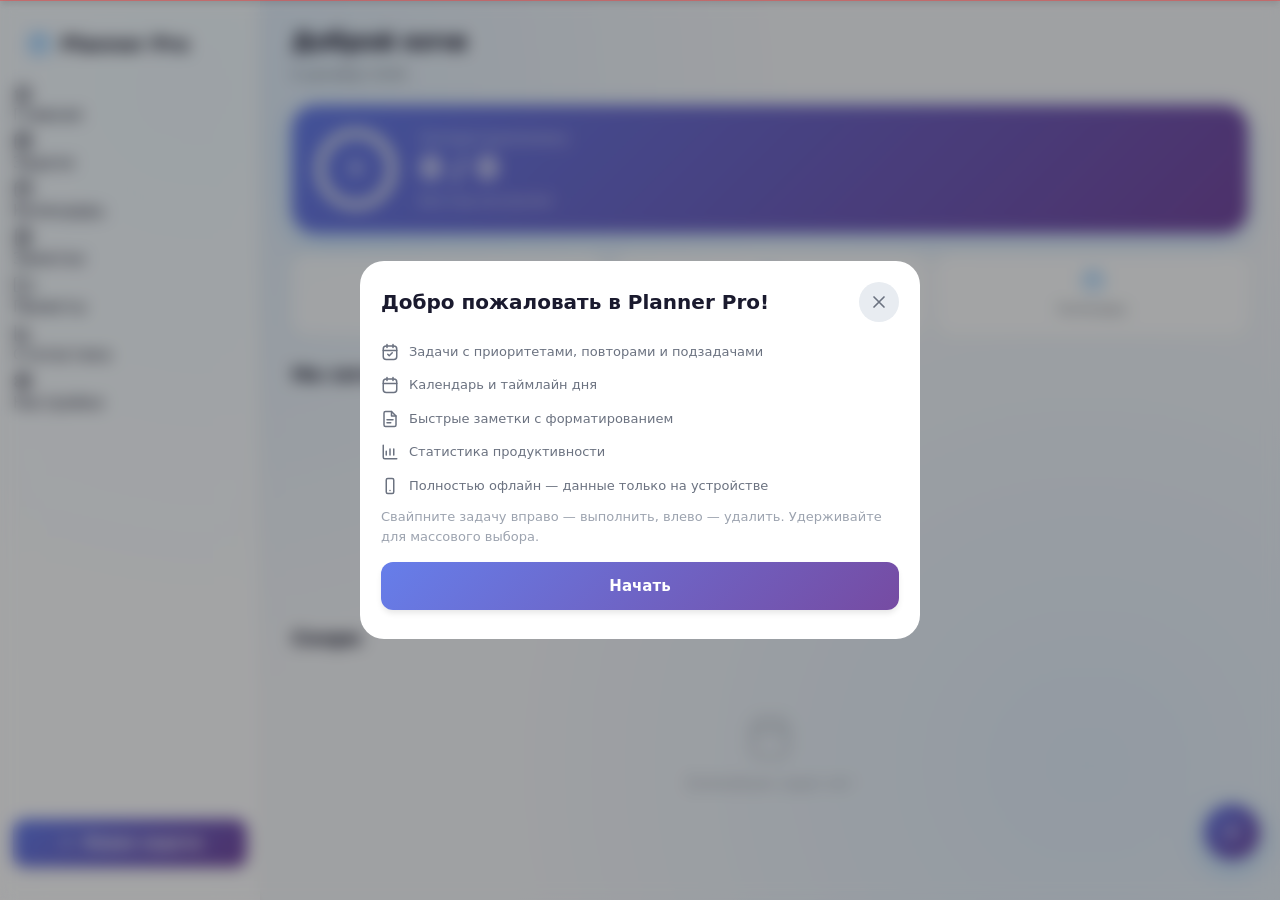
==== commit 163c3e2f: "Add files via upload" ====
--- a/index.html
+++ b/index.html
@@ -1,102 +1,89 @@
 <!DOCTYPE html>
 <html lang="ru">
 <head>
-  <meta charset="UTF-8">
-  <meta name="viewport" content="width=device-width, initial-scale=1, viewport-fit=cover, user-scalable=no">
-
-  <title>Planner Pro — Планировщик задач и заметок</title>
-  <meta name="description" content="Планировщик задач и заметок с офлайн-работой">
-
-  <!-- PWA -->
-  <link rel="manifest" href="manifest.json?v=1.0.0">
-  <meta name="theme-color" content="#667eea" media="(prefers-color-scheme: light)">
-  <meta name="theme-color" content="#1a1a2e" media="(prefers-color-scheme: dark)">
-  <meta name="mobile-web-app-capable" content="yes">
-  <meta name="apple-mobile-web-app-capable" content="yes">
-  <meta name="apple-mobile-web-app-status-bar-style" content="black-translucent">
-  <meta name="apple-mobile-web-app-title" content="Planner">
-  <meta name="application-name" content="Planner">
-  <meta name="msapplication-TileColor" content="#667eea">
-  <meta name="msapplication-TileImage" content="icons/icon-144.png?v=1.0.0">
-
-  <!-- Icons -->
-  <link rel="icon" type="image/png" sizes="96x96" href="icons/icon-96.png?v=1.0.0">
-  <link rel="apple-touch-icon" href="icons/apple-touch-icon.png?v=1.0.0">
-
-  <!-- iOS Splash Screens -->
-  <link rel="apple-touch-startup-image" href="splash/splash-640x1136.png?v=1.0.0" media="(device-width: 320px)">
-  <link rel="apple-touch-startup-image" href="splash/splash-750x1334.png?v=1.0.0" media="(device-width: 375px) and (device-height: 667px)">
-  <link rel="apple-touch-startup-image" href="splash/splash-828x1792.png?v=1.0.0" media="(device-width: 414px) and (device-height: 896px)">
-  <link rel="apple-touch-startup-image" href="splash/splash-1125x2436.png?v=1.0.0" media="(device-width: 375px) and (device-height: 812px)">
-  <link rel="apple-touch-startup-image" href="splash/splash-1242x2688.png?v=1.0.0" media="(device-width: 414px) and (device-height: 896px)">
-  <link rel="apple-touch-startup-image" href="splash/splash-1536x2048.png?v=1.0.0" media="(device-width: 768px)">
-  <link rel="apple-touch-startup-image" href="splash/splash-1668x2224.png?v=1.0.0" media="(device-width: 834px)">
-  <link rel="apple-touch-startup-image" href="splash/splash-2048x2732.png?v=1.0.0" media="(device-width: 1024px)">
-
-  <!-- Open Graph -->
-  <meta property="og:title" content="Planner Pro">
-  <meta property="og:description" content="Планировщик задач и заметок с офлайн-работой">
-  <meta property="og:image" content="icons/og-image.png?v=1.0.0">
-  <meta property="og:type" content="website">
-
-  <!-- Styles (versioned) -->
-  <link rel="stylesheet" href="styles.css?v=1.0.0">
-
-  <!-- App version constant (used by SW update check) -->
-  <script>
-    window.APP_VERSION = '1.0.0';
-    window.APP_BASE = '/PlannerPro/';
-  </script>
+<meta charset="UTF-8">
+<meta name="viewport" content="width=device-width, initial-scale=1, viewport-fit=cover">
+<title>Planner Pro — Планировщик задач и заметок</title>
+<meta name="description" content="Планировщик задач и заметок с офлайн-работой">
+<!-- PWA -->
+<link rel="manifest" href="manifest.json?v=1.0.1">
+<meta name="theme-color" content="#667eea" media="(prefers-color-scheme: light)">
+<meta name="theme-color" content="#1a1a2e" media="(prefers-color-scheme: dark)">
+<meta name="mobile-web-app-capable" content="yes">
+<meta name="apple-mobile-web-app-capable" content="yes">
+<meta name="apple-mobile-web-app-status-bar-style" content="black-translucent">
+<meta name="apple-mobile-web-app-title" content="Planner">
+<meta name="application-name" content="Planner">
+<meta name="msapplication-TileColor" content="#667eea">
+<meta name="msapplication-TileImage" content="icon-144.png?v=1.0.1">
+<!-- Icons (в корне, без подпапок) -->
+<link rel="icon" type="image/png" sizes="96x96" href="icon-96.png?v=1.0.1">
+<link rel="apple-touch-icon" href="apple-touch-icon.png?v=1.0.1">
+<!-- iOS Splash Screens -->
+<link rel="apple-touch-startup-image" href="splash-640x1136.png?v=1.0.1" media="(device-width: 320px)">
+<link rel="apple-touch-startup-image" href="splash-750x1334.png?v=1.0.1" media="(device-width: 375px) and (device-height: 667px)">
+<link rel="apple-touch-startup-image" href="splash-828x1792.png?v=1.0.1" media="(device-width: 414px) and (device-height: 896px)">
+<link rel="apple-touch-startup-image" href="splash-1125x2436.png?v=1.0.1" media="(device-width: 375px) and (device-height: 812px)">
+<link rel="apple-touch-startup-image" href="splash-1242x2688.png?v=1.0.1" media="(device-width: 414px) and (device-height: 896px)">
+<link rel="apple-touch-startup-image" href="splash-1536x2048.png?v=1.0.1" media="(device-width: 768px)">
+<link rel="apple-touch-startup-image" href="splash-1668x2224.png?v=1.0.1" media="(device-width: 834px)">
+<link rel="apple-touch-startup-image" href="splash-2048x2732.png?v=1.0.1" media="(device-width: 1024px)">
+<!-- Open Graph -->
+<meta property="og:title" content="Planner Pro">
+<meta property="og:description" content="Планировщик задач и заметок с офлайн-работой">
+<meta property="og:image" content="og-image.png?v=1.0.1">
+<meta property="og:type" content="website">
+<!-- CSP для защиты от XSS -->
+<meta http-equiv="Content-Security-Policy" content="default-src 'self'; img-src 'self' data: blob:; style-src 'self' 'unsafe-inline'; script-src 'self';">
+<!-- Styles (versioned) -->
+<link rel="stylesheet" href="styles.css?v=1.0.1">
+<!-- App version constant (used by SW update check) -->
+<script>
+window.APP_VERSION = '1.0.1';
+window.APP_BASE = '/PlannerPro/';
+</script>
 </head>
 <body>
-
-  <!-- Splash Screen -->
-  <div id="splash-screen" class="splash-screen" role="status" aria-label="Загрузка приложения">
-    <div class="splash-logo">
-      <svg width="72" height="72" viewBox="0 0 24 24" fill="none" stroke="currentColor" stroke-width="1.5" stroke-linecap="round" stroke-linejoin="round" aria-hidden="true">
-        <rect x="3" y="4" width="18" height="18" rx="4"/>
-        <path d="M16 2v4M8 2v4M3 10h18"/>
-        <path d="M9 15l2 2 4-4"/>
-      </svg>
-    </div>
-    <div class="splash-title">Planner Pro</div>
-    <div class="splash-spinner" aria-hidden="true"></div>
-    <div class="splash-status" id="splash-status">Инициализация…</div>
-  </div>
-
-  <!-- App Root -->
-  <div id="app" hidden>
-    <!-- Side Navigation (desktop/tablet) -->
-    <nav id="side-nav" class="side-nav glass-panel" aria-label="Основная навигация"></nav>
-
-    <!-- Main Content -->
-    <main id="main-content" role="main"></main>
-
-    <!-- Bottom Navigation (mobile) -->
-    <nav id="bottom-nav" class="bottom-nav glass-panel" aria-label="Навигация"></nav>
-
-    <!-- FAB -->
-    <button id="fab" class="fab" aria-label="Создать">
-      <svg width="24" height="24" viewBox="0 0 24 24" fill="none" stroke="currentColor" stroke-width="2" stroke-linecap="round"><path d="M12 5v14M5 12h14"/></svg>
-    </button>
-
-    <!-- Modal / BottomSheet container -->
-    <div id="modal-root"></div>
-
-    <!-- Toast container -->
-    <div id="toast-root" aria-live="polite"></div>
-  </div>
-
-  <!-- Scripts (versioned) -->
-  <script src="db.js?v=1.0.0"></script>
-  <script src="store.js?v=1.0.0"></script>
-  <script src="utils.js?v=1.0.0"></script>
-  <script src="icons.js?v=1.0.0"></script>
-  <script src="components.js?v=1.0.0"></script>
-  <script src="services.js?v=1.0.0"></script>
-  <script src="views.js?v=1.0.0"></script>
-  <script src="router.js?v=1.0.0"></script>
-  <script src="app.js?v=1.0.0"></script>
-  <script src="sw-register.js?v=1.0.0"></script>
+<!-- Splash Screen -->
+<div id="splash-screen" class="splash-screen" role="status" aria-label="Загрузка приложения">
+<div class="splash-logo">
+<svg width="72" height="72" viewBox="0 0 24 24" fill="none" stroke="currentColor" stroke-width="1.5" stroke-linecap="round" stroke-linejoin="round" aria-hidden="true">
+<rect x="3" y="4" width="18" height="18" rx="4"/>
+<path d="M16 2v4M8 2v4M3 10h18"/>
+<path d="M9 15l2 2 4-4"/>
+</svg>
+</div>
+<div class="splash-title">Planner Pro</div>
+<div class="splash-spinner" aria-hidden="true"></div>
+<div class="splash-status" id="splash-status">Инициализация…</div>
+</div>
+<!-- App Root -->
+<div id="app" hidden>
+<!-- Side Navigation (desktop/tablet) -->
+<nav id="side-nav" class="side-nav glass-panel" aria-label="Основная навигация"></nav>
+<!-- Main Content -->
+<main id="main-content" role="main"></main>
+<!-- Bottom Navigation (mobile) -->
+<nav id="bottom-nav" class="bottom-nav glass-panel" aria-label="Навигация"></nav>
+<!-- FAB -->
+<button id="fab" class="fab" aria-label="Создать">
+<svg width="24" height="24" viewBox="0 0 24 24" fill="none" stroke="currentColor" stroke-width="2" stroke-linecap="round"><path d="M12 5v14M5 12h14"/></svg>
+</button>
+<!-- Modal / BottomSheet container -->
+<div id="modal-root"></div>
+<!-- Toast container -->
+<div id="toast-root" aria-live="polite"></div>
+</div>
+<!-- Scripts (versioned) -->
+<script src="db.js?v=1.0.1"></script>
+<script src="store.js?v=1.0.1"></script>
+<script src="utils.js?v=1.0.1"></script>
+<script src="icons.js?v=1.0.1"></script>
+<script src="components.js?v=1.0.1"></script>
+<script src="services.js?v=1.0.1"></script>
+<script src="views.js?v=1.0.1"></script>
+<script src="router.js?v=1.0.1"></script>
+<script src="app.js?v=1.0.1"></script>
+<script src="sw-register.js?v=1.0.1"></script>
 </body>
-</html>
+</html>
--- a/styles.css
+++ b/styles.css
@@ -1,7 +1,7 @@
 /* ============================================================
-   Planner Pro — styles.css  (v1.0.0)
-   Glassmorphism / iOS-style / Mobile-first
-   ============================================================ */
+Planner Pro — styles.css  (v1.0.1)
+Glassmorphism / iOS-style / Mobile-first
+============================================================ */
 
 /* ---------- Reset ---------- */
 *, *::before, *::after { box-sizing: border-box; margin: 0; padding: 0; }
@@ -24,7 +24,7 @@
   --ease-page: cubic-bezier(.4,0,.2,1);
   --ease-modal: cubic-bezier(.32,.72,0,1);
   --z-toast:1000; --z-modal:900; --z-overlay:800; --z-fab:700;
-  --z-dropdown:600; --z-header:500;
+  --z-sidebar:750; --z-dropdown:600; --z-header:500;
 }
 
 /* Ocean Light */
@@ -44,6 +44,7 @@
   --glass-bg:rgba(102,126,234,.15); --glass-bg-strong:rgba(34,34,64,.75);
   --glass-border:rgba(255,255,255,.12); --backdrop:rgba(0,0,0,.55);
 }
+
 /* Sunset */
 [data-theme="sunset"][data-mode="light"] {
   --primary-gradient: linear-gradient(135deg,#fa709a 0%,#fee140 100%);
@@ -61,6 +62,7 @@
   --glass-bg:rgba(250,112,154,.15); --glass-bg-strong:rgba(58,38,38,.75);
   --glass-border:rgba(255,255,255,.12); --backdrop:rgba(20,10,10,.55);
 }
+
 /* Forest */
 [data-theme="forest"][data-mode="light"] {
   --primary-gradient: linear-gradient(135deg,#11998e 0%,#38ef7d 100%);
@@ -73,12 +75,12 @@
 [data-theme="forest"][data-mode="dark"] {
   --primary-gradient: linear-gradient(135deg,#11998e 0%,#38ef7d 100%);
   --accent:#00d9a5; --accent-strong:#4deec2;
-  --bg-primary:#0d1f0d; --bg-secondary:#16301630; background-color:#16301c;
-  --bg-secondary:#17321b; --bg-tertiary:#204227;
+  --bg-primary:#0d1f0d; --bg-secondary:#17321b; --bg-tertiary:#204227;
   --text-primary:#eefdf2; --text-secondary:#a3c7ab; --text-tertiary:#6d8a73;
   --glass-bg:rgba(17,153,142,.15); --glass-bg-strong:rgba(23,50,27,.75);
   --glass-border:rgba(255,255,255,.12); --backdrop:rgba(0,15,5,.55);
 }
+
 /* Neon */
 [data-theme="neon"][data-mode="light"] {
   --primary-gradient: linear-gradient(135deg,#b721ff 0%,#21d4fd 100%);
@@ -102,6 +104,7 @@
   color: var(--text-primary);
   transition: background .3s var(--ease-page), color .3s var(--ease-page);
 }
+
 /* Decorative gradient backdrop */
 body::before {
   content:''; position:fixed; inset:0; z-index:-1;
@@ -118,33 +121,42 @@
   background:var(--bg-primary); color:var(--text-primary);
   transition:opacity .35s ease, visibility .35s ease;
 }
-.splash-screen.hidden{ opacity:0; visibility:hidden; }
+.splash-screen.hidden{ opacity:0; visibility:hidden; pointer-events:none; }
 .splash-logo{ color:transparent; background:var(--primary-gradient); -webkit-background-clip:text; background-clip:text; animation:pulse-logo 1.6s ease-in-out infinite; }
 .splash-title{ font-size:24px; font-weight:700; letter-spacing:-.02em; }
 .splash-status{ font-size:13px; color:var(--text-tertiary); min-height:20px; }
 .splash-spinner{ width:32px; height:32px; border-radius:50%; border:3px solid var(--glass-border); border-top-color:var(--accent); animation:spin 1s linear infinite; }
-
 @keyframes spin{ to{ transform:rotate(360deg);} }
 @keyframes pulse-logo{ 0%,100%{ transform:scale(1);} 50%{ transform:scale(1.08);} }
 
 /* ---------- Layout ---------- */
 #app[hidden]{ display:none; }
+#app{ display:flex; flex-direction:column; min-height:100dvh; }
+
 #main-content{
   padding:16px; padding-bottom:calc(96px + env(safe-area-inset-bottom));
-  max-width:1200px; margin:0 auto; min-height:100dvh;
+  max-width:1200px; margin:0 auto; width:100%; min-height:100dvh;
   animation:page-in .3s var(--ease-page);
 }
-@keyframes page-in{ from{opacity:0; transform:translateX(16px);} to{opacity:1; transform:none;} }
-
+@keyframes page-in{ from{opacity:0; transform:translateY(8px);} to{opacity:1; transform:none;} }
+
+/* ---------- Topbar (мобильная/планшетная шапка) ---------- */
+.topbar{
+  display:flex; align-items:center; gap:8px; padding:4px 0 12px;
+  position:sticky; top:0; z-index:var(--z-header);
+  background:linear-gradient(to bottom, var(--bg-primary) 70%, transparent);
+  margin-bottom:8px;
+}
+.topbar-title{
+  flex:1; font-size:18px; font-weight:700; letter-spacing:-.02em;
+  white-space:nowrap; overflow:hidden; text-overflow:ellipsis;
+}
+.topbar-actions{ display:flex; align-items:center; gap:4px; margin-left:auto; }
+
+/* На десктопе топбар не нужен — есть сайдбар с брендом */
 @media (min-width:1024px){
-  #app{ display:flex; }
-  #side-nav{ display:flex !important; position:sticky; top:0; height:100dvh; width:240px; flex-shrink:0; flex-direction:column; gap:4px; padding:20px 12px; }
-  #main-content{ flex:1; min-width:0; padding:24px 32px; padding-bottom:48px; }
-  #bottom-nav{ display:none !important; }
-}
-@media (min-width:768px) and (max-width:1023px){
-  #side-nav{ display:none !important; }
-  #main-content{ max-width:720px; margin:0 auto; }
+  .topbar{ display:none; }
+  #main-content{ flex:1; min-width:0; padding:24px 32px; padding-bottom:48px; margin-left:0; }
 }
 
 /* ---------- Glass panels ---------- */
@@ -156,18 +168,55 @@
   box-shadow:var(--shadow-md);
 }
 
-/* ---------- Side nav ---------- */
-.side-nav-item{
-  display:flex; align-items:center; gap:12px; width:100%;
-  padding:12px 14px; border-radius:var(--radius-md); color:var(--text-secondary);
-  font-weight:500; font-size:15px; transition:all .2s ease; text-align:left;
-}
-.side-nav-item svg{ flex-shrink:0; }
-.side-nav-item:hover{ background:var(--glass-bg); color:var(--text-primary); }
-.side-nav-item.active{ background:var(--primary-gradient); color:#fff; box-shadow:var(--shadow-md); }
-.side-nav-brand{ display:flex; align-items:center; gap:10px; padding:8px 14px 20px; font-size:20px; font-weight:700; letter-spacing:-.02em; }
-.side-nav-brand svg{ color:var(--accent); }
-.side-nav-section{ margin-top:auto; }
+/* ---------- Side nav (desktop: sidebar, mobile: drawer) ---------- */
+#side-nav{
+  display:none; /* По умолчанию скрыто на мобильных */
+}
+.side-nav-brand{
+  display:flex; align-items:center; gap:10px; padding:8px 14px 20px;
+  font-size:20px; font-weight:700; letter-spacing:-.02em;
+}
+.side-nav-brand svg{ color:var(--accent); flex-shrink:0; }
+.side-nav-section{ margin-top:auto; padding:12px 0; }
+
+/* Desktop: постоянный сайдбар */
+@media (min-width:1024px){
+  #app{ flex-direction:row; }
+  #side-nav{
+    display:flex !important; position:sticky; top:0;
+    height:100dvh; width:260px; flex-shrink:0;
+    flex-direction:column; gap:4px; padding:20px 12px;
+    border-right:1px solid var(--glass-border);
+    border-radius:0;
+  }
+  #bottom-nav{ display:none !important; }
+}
+
+/* Mobile/Tablet: drawer через класс .open */
+@media (max-width:1023px){
+  #side-nav{
+    position:fixed; top:0; left:0;
+    width:min(300px, 85vw); height:100dvh;
+    z-index:var(--z-sidebar);
+    flex-direction:column; gap:4px; padding:20px 12px;
+    border-radius:0 var(--radius-xl) var(--radius-xl) 0;
+    transform:translateX(-100%);
+    transition:transform .3s var(--ease-modal);
+  }
+  #side-nav.open{ transform:translateX(0); }
+}
+
+/* ---------- Nav items (общие для side и bottom) ---------- */
+.nav-item{
+  display:flex; align-items:center; gap:12px;
+  padding:12px 14px; border-radius:var(--radius-md);
+  color:var(--text-secondary); font-weight:500; font-size:15px;
+  transition:all .2s ease; text-align:left;
+}
+.nav-item svg{ flex-shrink:0; }
+.nav-item:hover{ background:var(--glass-bg); color:var(--text-primary); }
+.nav-item.active{ background:var(--primary-gradient); color:#fff; box-shadow:var(--shadow-md); }
+.nav-item.active svg{ color:#fff; }
 
 /* ---------- Bottom nav ---------- */
 .bottom-nav{
@@ -181,18 +230,26 @@
   background:var(--glass-bg-strong); border:1px solid var(--glass-border);
   box-shadow:var(--shadow-lg);
 }
-@media (min-width:1024px){ .bottom-nav{ display:none; } }
-.bottom-nav-item{
-  display:flex; flex-direction:column; align-items:center; gap:4px;
+@media (min-width:1024px){ .bottom-nav{ display:none !important; } }
+
+.bottom-nav .nav-item{
+  flex-direction:column; align-items:center; gap:4px;
   min-width:56px; min-height:52px; justify-content:center;
   color:var(--text-tertiary); border-radius:var(--radius-md);
-  font-size:10px; font-weight:500; transition:color .2s ease, transform .2s ease;
-}
-.bottom-nav-item.active{ color:var(--accent); transform:translateY(-2px); }
-.bottom-nav-item.active svg{ filter:drop-shadow(0 2px 6px color-mix(in srgb, var(--accent) 60%, transparent)); }
+  font-size:10px; font-weight:500; padding:6px 8px;
+  transition:color .2s ease, transform .2s ease;
+}
+.bottom-nav .nav-item:hover{ background:transparent; color:var(--text-secondary); }
+.bottom-nav .nav-item.active{
+  color:var(--accent); background:transparent; box-shadow:none;
+  transform:translateY(-2px);
+}
+.bottom-nav .nav-item.active svg{
+  filter:drop-shadow(0 2px 6px color-mix(in srgb, var(--accent) 60%, transparent));
+}
 
 /* ---------- FAB ---------- */
-.fab{
+#fab, .fab{
   position:fixed; right:max(20px, env(safe-area-inset-right)); z-index:var(--z-fab);
   bottom:calc(96px + env(safe-area-inset-bottom));
   width:56px; height:56px; border-radius:var(--radius-full);
@@ -200,10 +257,11 @@
   background:var(--primary-gradient); box-shadow:0 8px 24px color-mix(in srgb, var(--accent) 45%, transparent);
   transition:transform .2s var(--ease-page), box-shadow .2s;
 }
-.fab:active{ transform:scale(.92); }
-.fab.opened svg{ transform:rotate(135deg); }
-.fab svg{ transition:transform .2s ease-in-out; }
-@media (min-width:1024px){ .fab{ bottom:40px; } }
+#fab:active, .fab:active{ transform:scale(.92); }
+#fab.opened svg, .fab.opened svg{ transform:rotate(135deg); }
+#fab svg, .fab svg{ transition:transform .2s ease-in-out; }
+@media (min-width:1024px){ #fab, .fab{ bottom:40px; } }
+
 .fab-menu{
   position:fixed; right:max(20px, env(safe-area-inset-right)); z-index:calc(var(--z-fab) - 1);
   bottom:calc(164px + env(safe-area-inset-bottom)); display:flex; flex-direction:column; gap:10px;
@@ -218,6 +276,18 @@
 .fab-menu-item svg:first-child{ color:var(--accent); }
 @keyframes fab-in{ from{opacity:0; transform:translateY(10px) scale(.9);} to{opacity:1; transform:none;} }
 
+/* ---------- Offline indicator ---------- */
+.offline-indicator{
+  position:fixed; top:0; left:0; right:0; z-index:calc(var(--z-toast) + 1);
+  display:flex; align-items:center; justify-content:center; gap:8px;
+  padding:10px 16px; background:#ef4444; color:#fff;
+  font-size:13px; font-weight:500;
+  transform:translateY(-100%); transition:transform .3s ease;
+  box-shadow:var(--shadow-md);
+}
+.offline-indicator svg{ color:#fff; }
+.offline-indicator.visible{ transform:translateY(0); }
+
 /* ---------- Cards ---------- */
 .card{
   background:var(--glass-bg-strong); border:1px solid var(--glass-border);
@@ -226,7 +296,6 @@
   box-shadow:var(--shadow-sm); transition:transform .15s ease-out, box-shadow .2s;
 }
 .card.pressable:active{ transform:scale(.98); }
-
 .section-title{ font-size:20px; font-weight:700; letter-spacing:-.01em; margin:24px 0 12px; }
 .section-title:first-child{ margin-top:0; }
 
@@ -245,6 +314,8 @@
 .btn-danger:hover{ background:#dc2626; }
 .btn-block{ width:100%; }
 .btn-icon{ width:48px; height:48px; padding:0; border-radius:var(--radius-full); }
+.menu-btn{ color:var(--text-secondary); }
+@media (min-width:1024px){ .menu-btn{ display:none; } }
 .ripple{ position:absolute; border-radius:50%; background:rgba(255,255,255,.4); transform:scale(0); animation:ripple .5s ease-out forwards; pointer-events:none; }
 @keyframes ripple{ to{ transform:scale(4); opacity:0; } }
 
@@ -260,7 +331,6 @@
 textarea.input{ resize:vertical; min-height:96px; line-height:1.5; }
 .input:focus{ border-color:var(--accent); box-shadow:0 0 0 3px color-mix(in srgb, var(--accent) 20%, transparent); }
 .input::placeholder{ color:var(--text-tertiary); }
-
 .segmented{ display:flex; gap:4px; padding:4px; border-radius:var(--radius-md); background:var(--bg-tertiary); }
 .segmented button{ flex:1; min-height:40px; border-radius:var(--radius-sm); font-size:14px; font-weight:500; color:var(--text-secondary); transition:all .2s; }
 .segmented button.active{ background:var(--bg-secondary); color:var(--text-primary); box-shadow:var(--shadow-sm); font-weight:600; }
@@ -296,7 +366,7 @@
 .task-title{ font-size:15px; font-weight:500; word-break:break-word; }
 .task-item.completed .task-title{ text-decoration:line-through; color:var(--text-tertiary); }
 .task-meta{ display:flex; align-items:center; flex-wrap:wrap; gap:8px; margin-top:4px; font-size:12px; color:var(--text-tertiary); }
-.project-dot{ width:8px; height:8px; border-radius:50%; flex-shrink:0; }
+.project-dot{ width:8px; height:8px; border-radius:50%; flex-shrink:0; display:inline-block; }
 .swipe-actions{ position:absolute; inset:0; display:flex; align-items:center; padding:0 20px; pointer-events:none; opacity:0; }
 .swipe-actions.complete{ background:linear-gradient(90deg, rgba(34,197,94,.25), transparent); justify-content:flex-start; color:#16a34a; }
 .swipe-actions.delete{ background:linear-gradient(-90deg, rgba(239,68,68,.25), transparent); justify-content:flex-end; color:#dc2626; }
@@ -304,7 +374,8 @@
 /* ---------- Notes grid ---------- */
 .notes-grid{ display:grid; gap:12px; grid-template-columns:1fr; }
 @media (min-width:600px){ .notes-grid{ grid-template-columns:repeat(2,1fr);} }
-@media (min-width:1024px){ .notes-grid{ grid-template-columns:repeat(3,1fr);} @media(min-width:1440px){} }
+@media (min-width:1024px){ .notes-grid{ grid-template-columns:repeat(3,1fr);} }
+@media (min-width:1440px){ .notes-grid{ grid-template-columns:repeat(4,1fr);} }
 .note-card{ display:flex; flex-direction:column; gap:8px; cursor:pointer; position:relative; }
 .note-card h3{ font-size:15px; font-weight:600; word-break:break-word; padding-right:24px; }
 .note-preview{ font-size:13px; color:var(--text-secondary); display:-webkit-box; -webkit-line-clamp:3; -webkit-box-orient:vertical; overflow:hidden; }
@@ -314,7 +385,7 @@
 
 /* ---------- Calendar ---------- */
 .calendar-header{ display:flex; align-items:center; justify-content:space-between; margin-bottom:16px; gap:8px; }
-.calendar-month-label{ font-size:20px; font-weight:700; }
+.calendar-month-label{ font-size:20px; font-weight:700; min-width:180px; text-align:center; }
 .calendar-weekdays{ display:grid; grid-template-columns:repeat(7,1fr); gap:4px; margin-bottom:4px; }
 .calendar-weekdays span{ text-align:center; font-size:11px; font-weight:600; color:var(--text-tertiary); text-transform:uppercase; padding:4px 0; }
 .calendar-grid{ display:grid; grid-template-columns:repeat(7,1fr); gap:4px; }
@@ -327,7 +398,7 @@
 .cal-day.other-month{ color:var(--text-tertiary); opacity:.5; }
 .cal-day.today{ color:#fff; background:var(--primary-gradient); font-weight:700; box-shadow:var(--shadow-md); }
 .cal-day.selected{ outline:2px solid var(--accent); outline-offset:1px; }
-.cal-day.has-tasks::after{ content:''; width:4px; height:4px; border-radius:50%; background:var(--accent); }
+.cal-day.has-tasks::after{ content:''; width:4px; height:4px; border-radius:50%; background:var(--accent); position:absolute; bottom:6px; }
 .cal-day.today.has-tasks::after{ background:#fff; }
 @media (min-width:768px){ .cal-day{ font-size:15px; min-height:56px; } }
 
@@ -575,4 +646,4 @@
 :focus-visible{ outline:2px solid var(--accent); outline-offset:2px; border-radius:4px; }
 
 /* Visually hidden (a11y) */
-.visually-hidden{ position:absolute; width:1px; height:1px; margin:-1px; padding:0; overflow:hidden; clip:rect(0 0 0 0); white-space:nowrap; border:0; }
+.visually-hidden{ position:absolute; width:1px; height:1px; margin:-1px; padding:0; overflow:hidden; clip:rect(0 0 0 0); white-space:nowrap; border:0; }
